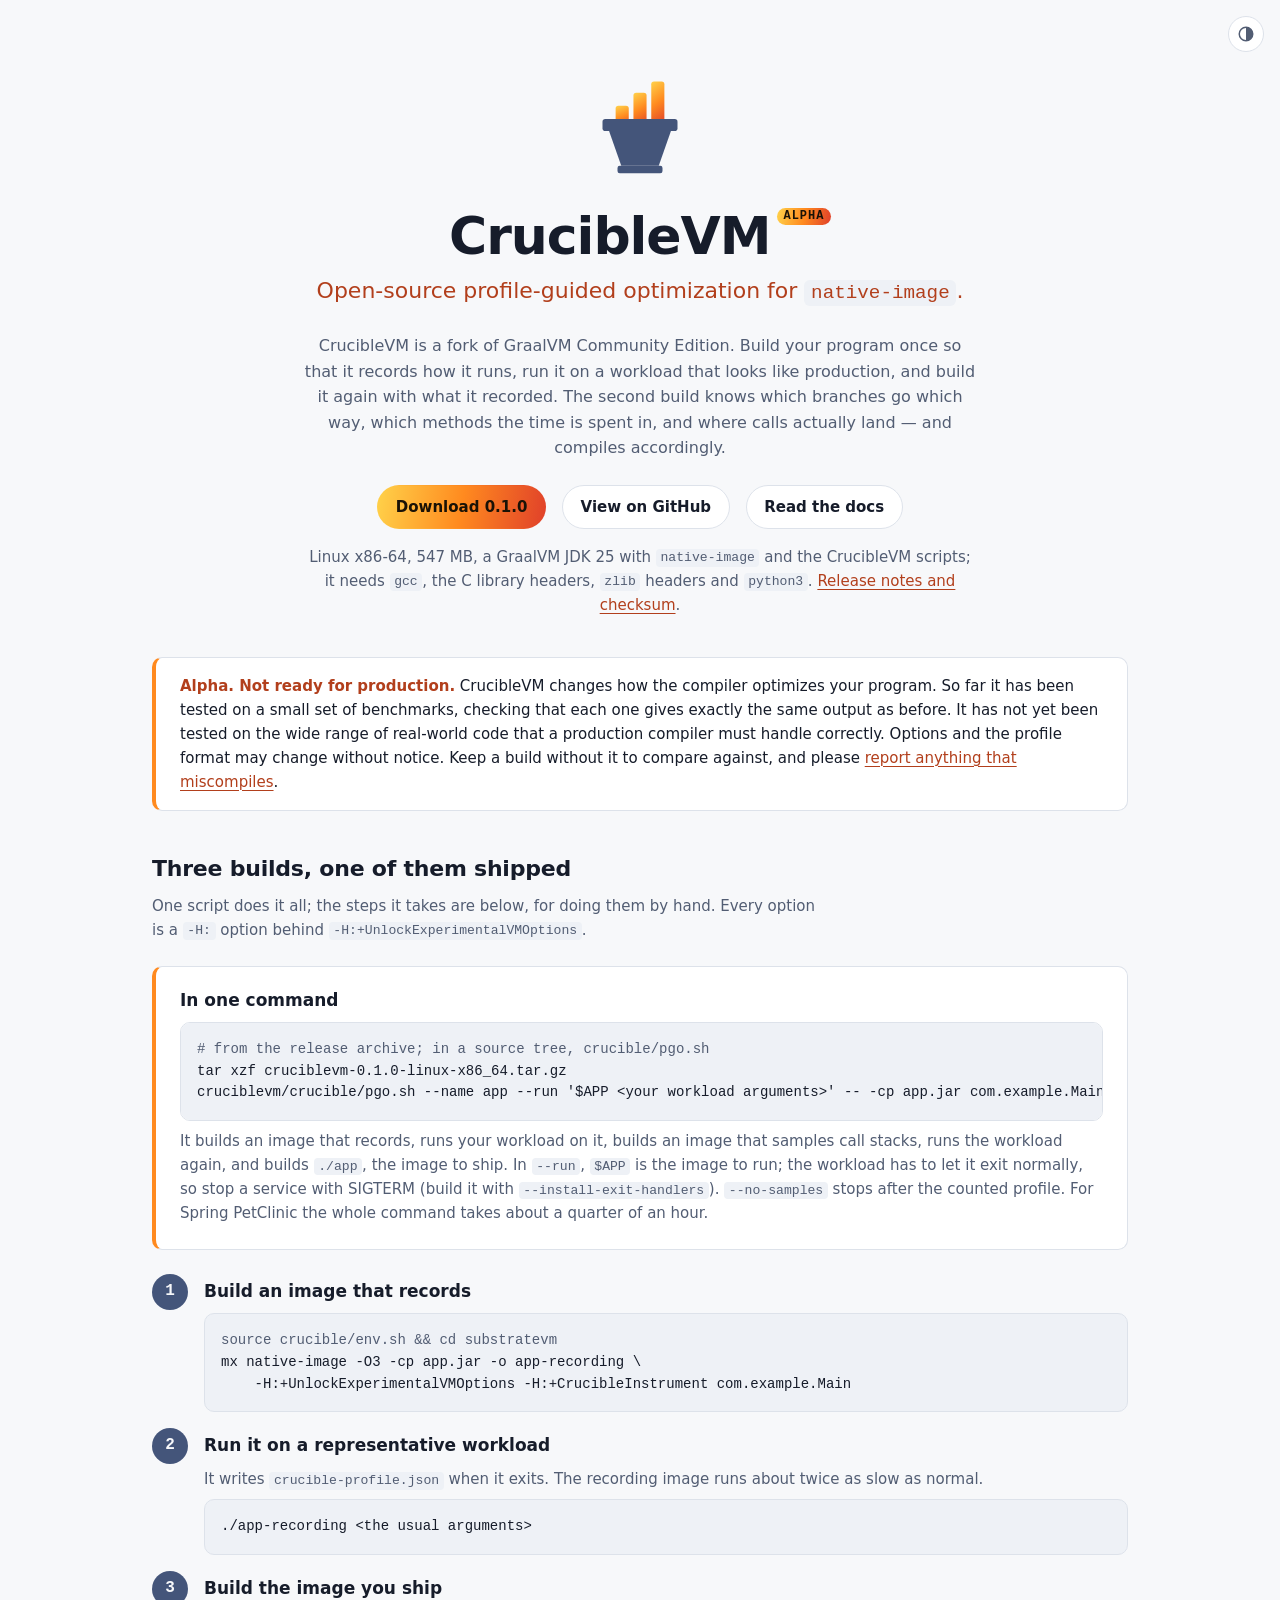
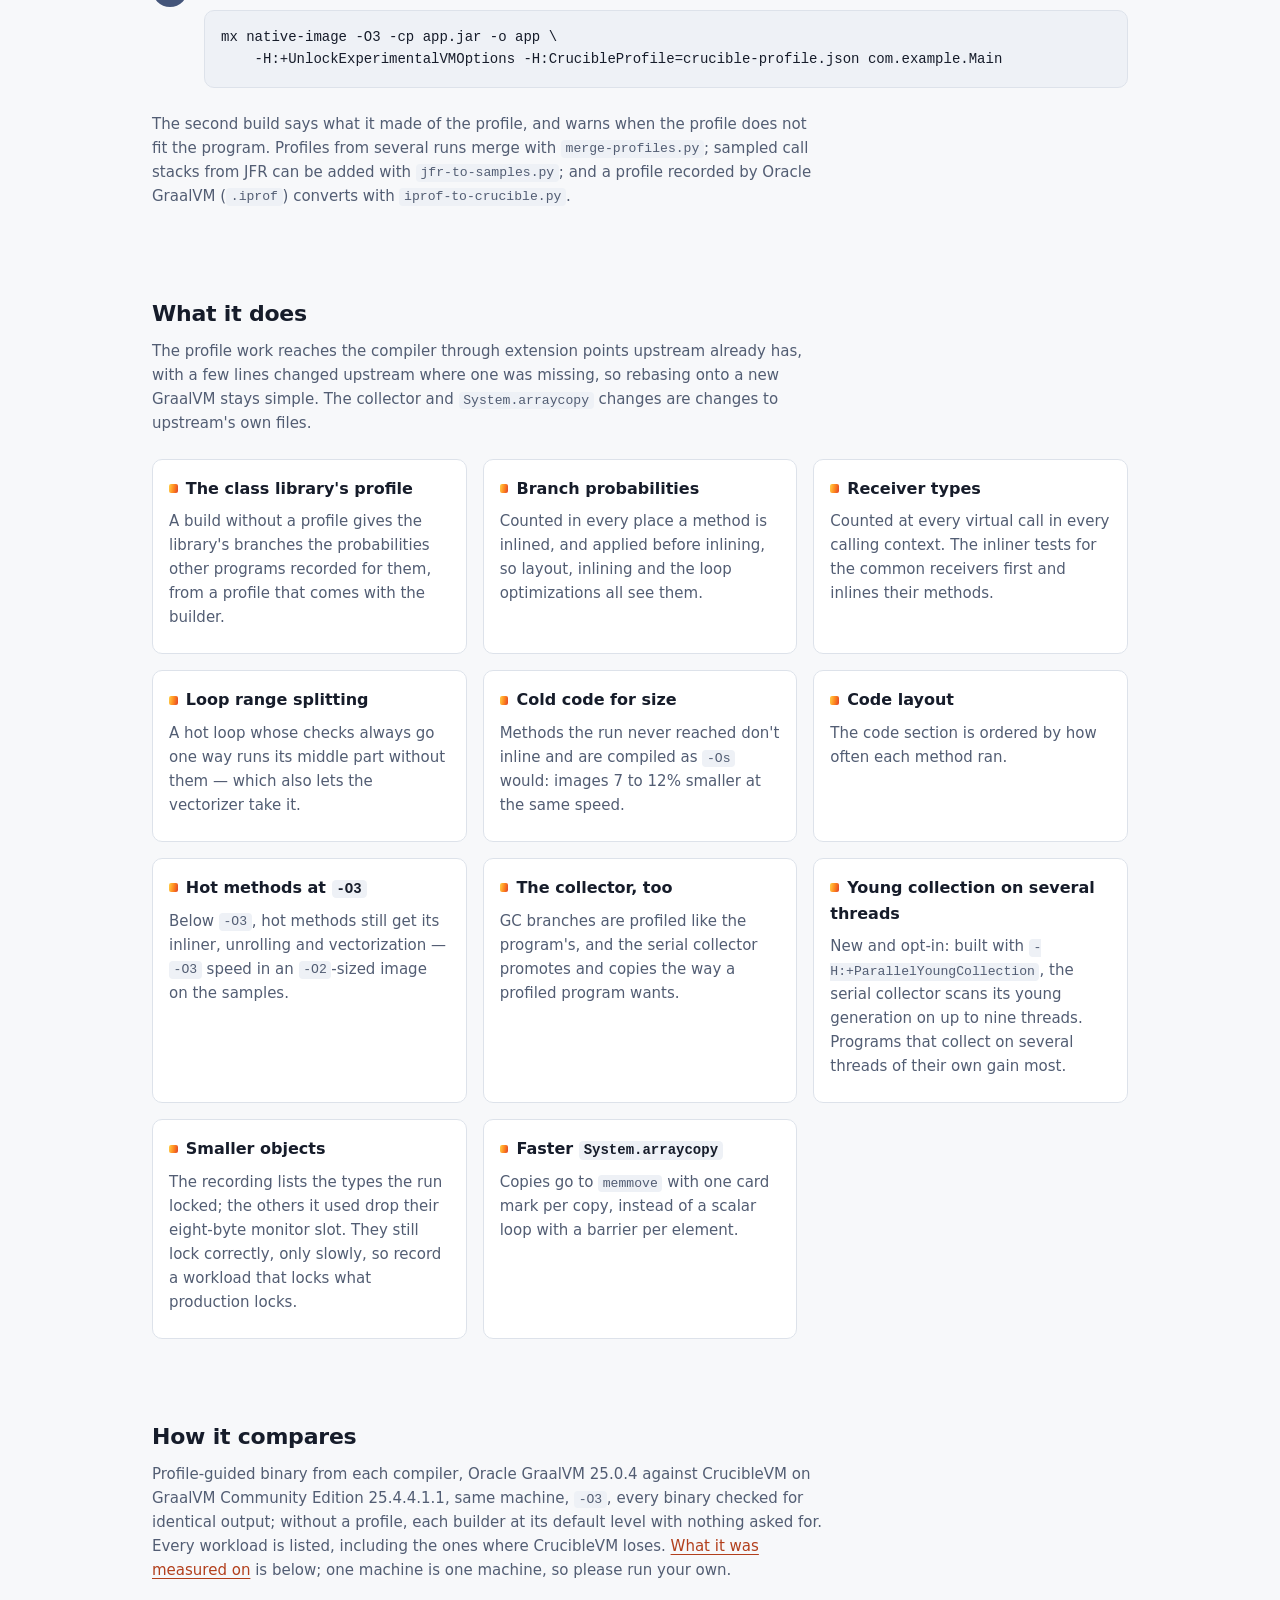
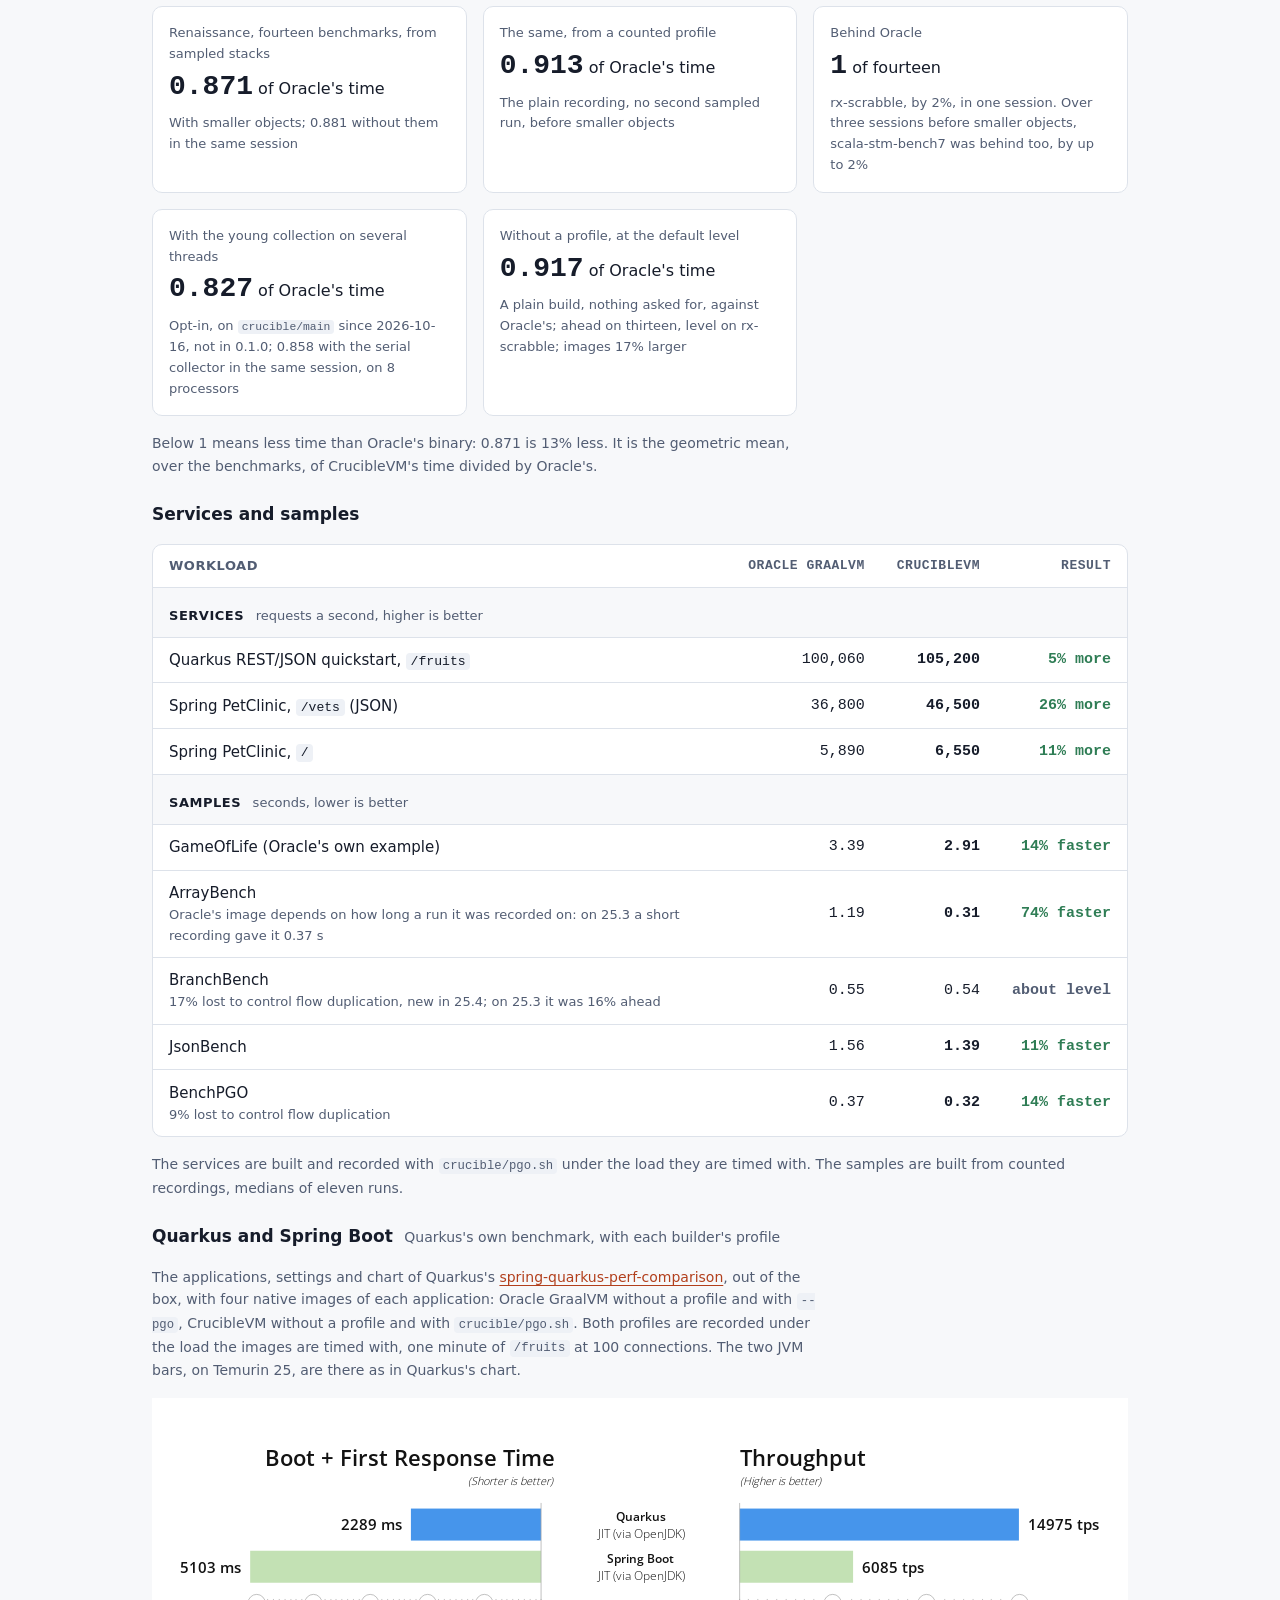
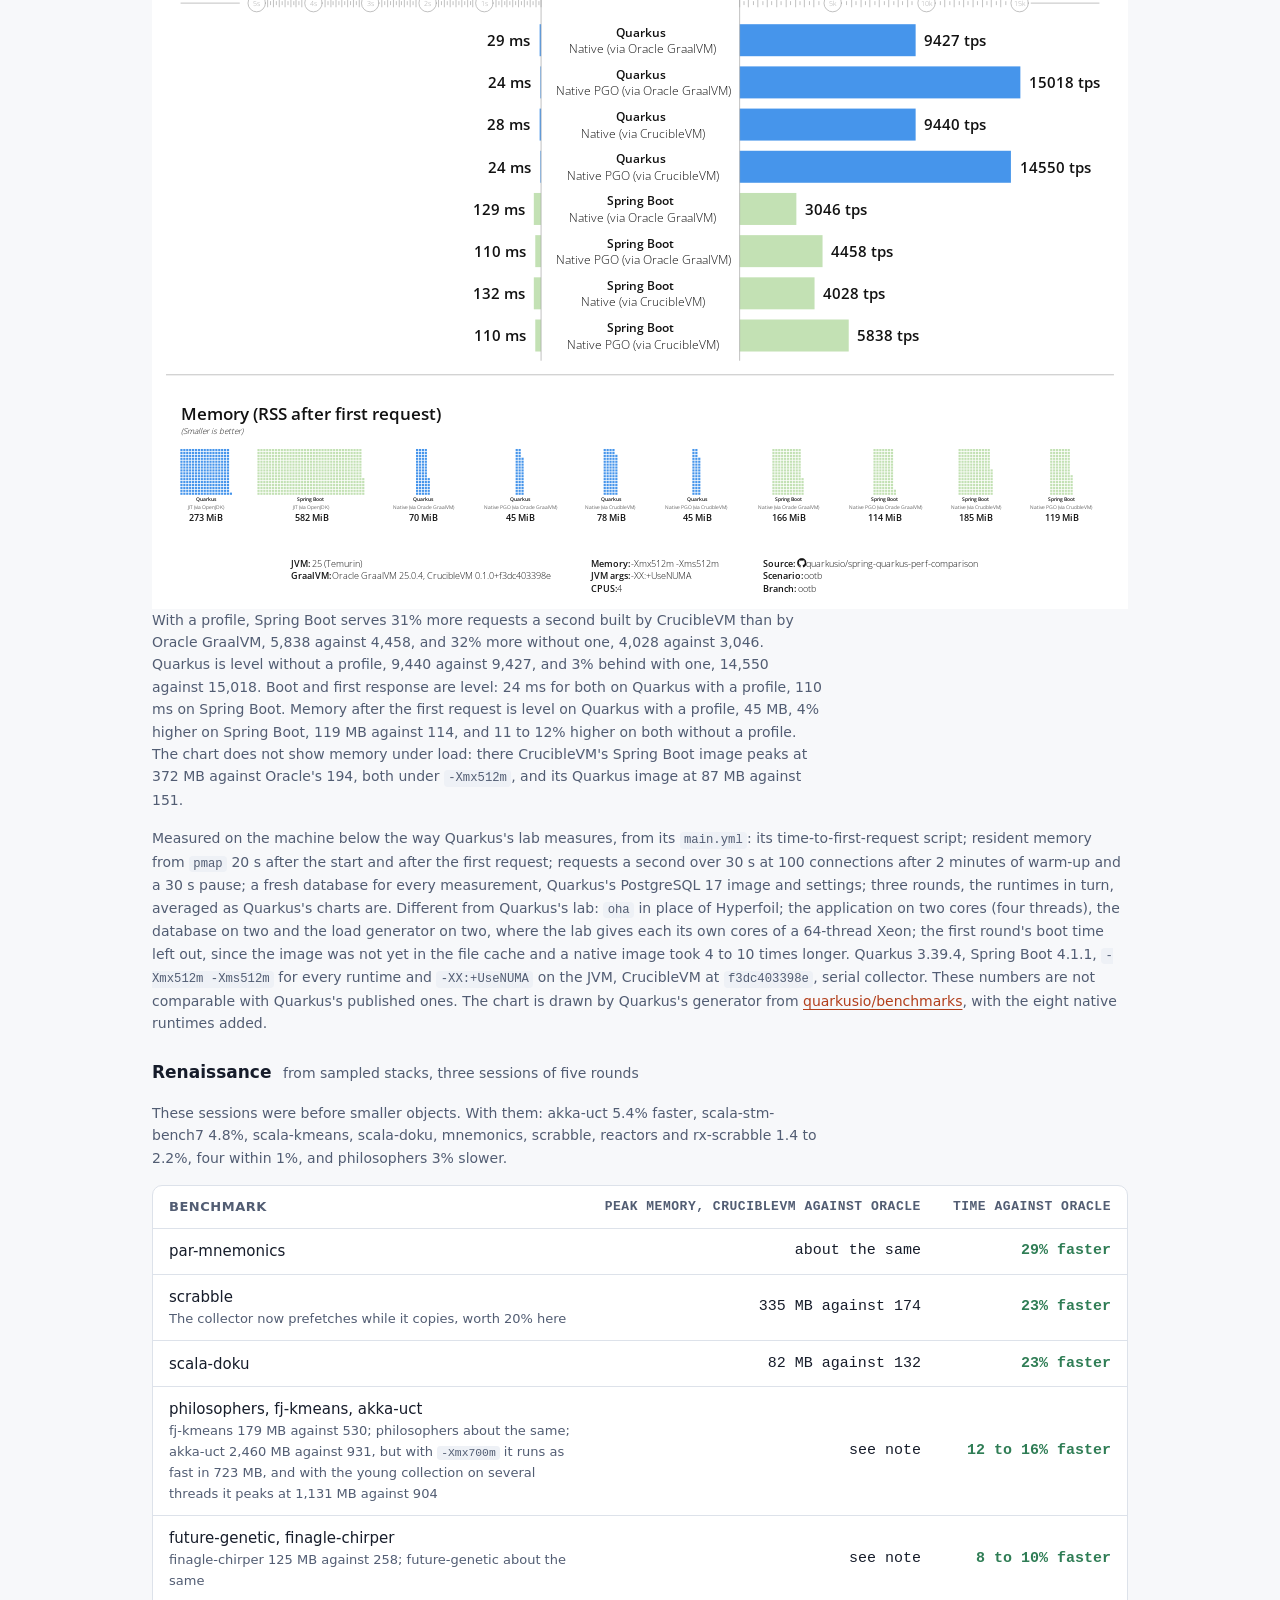
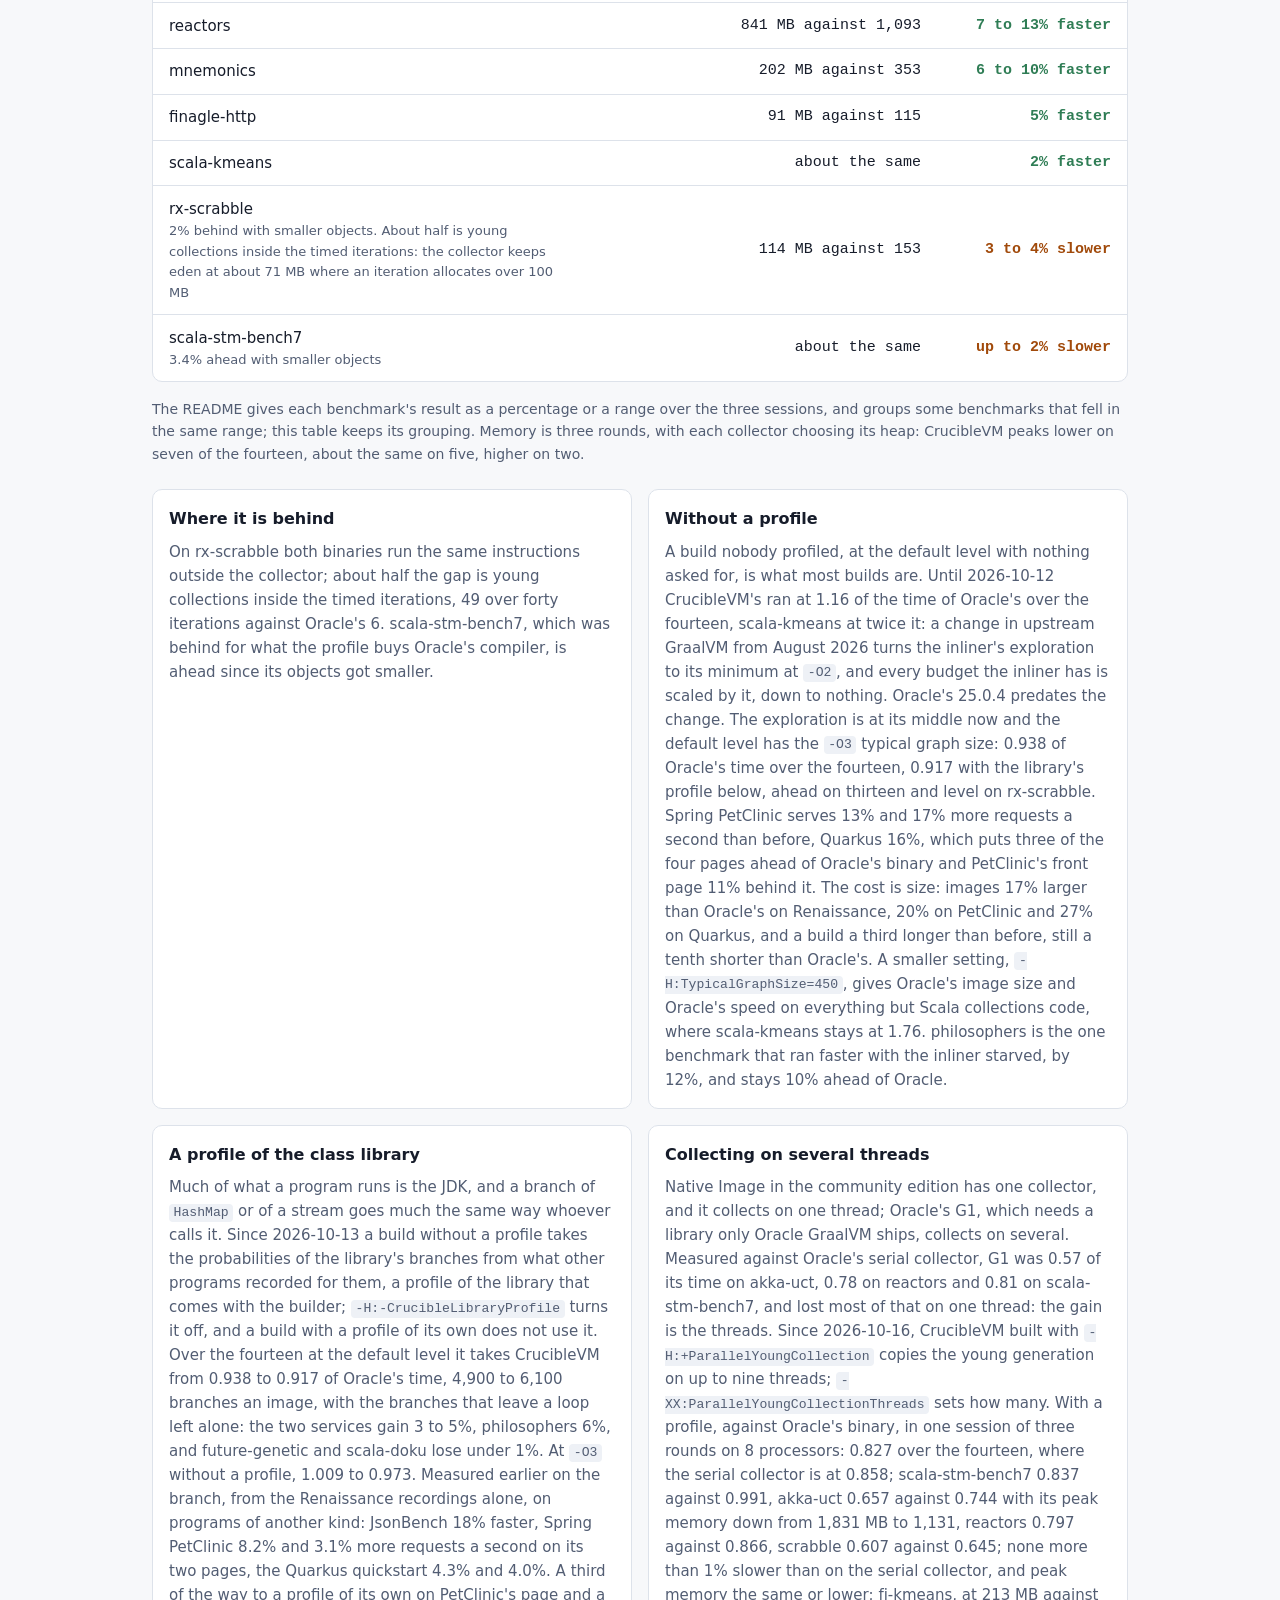
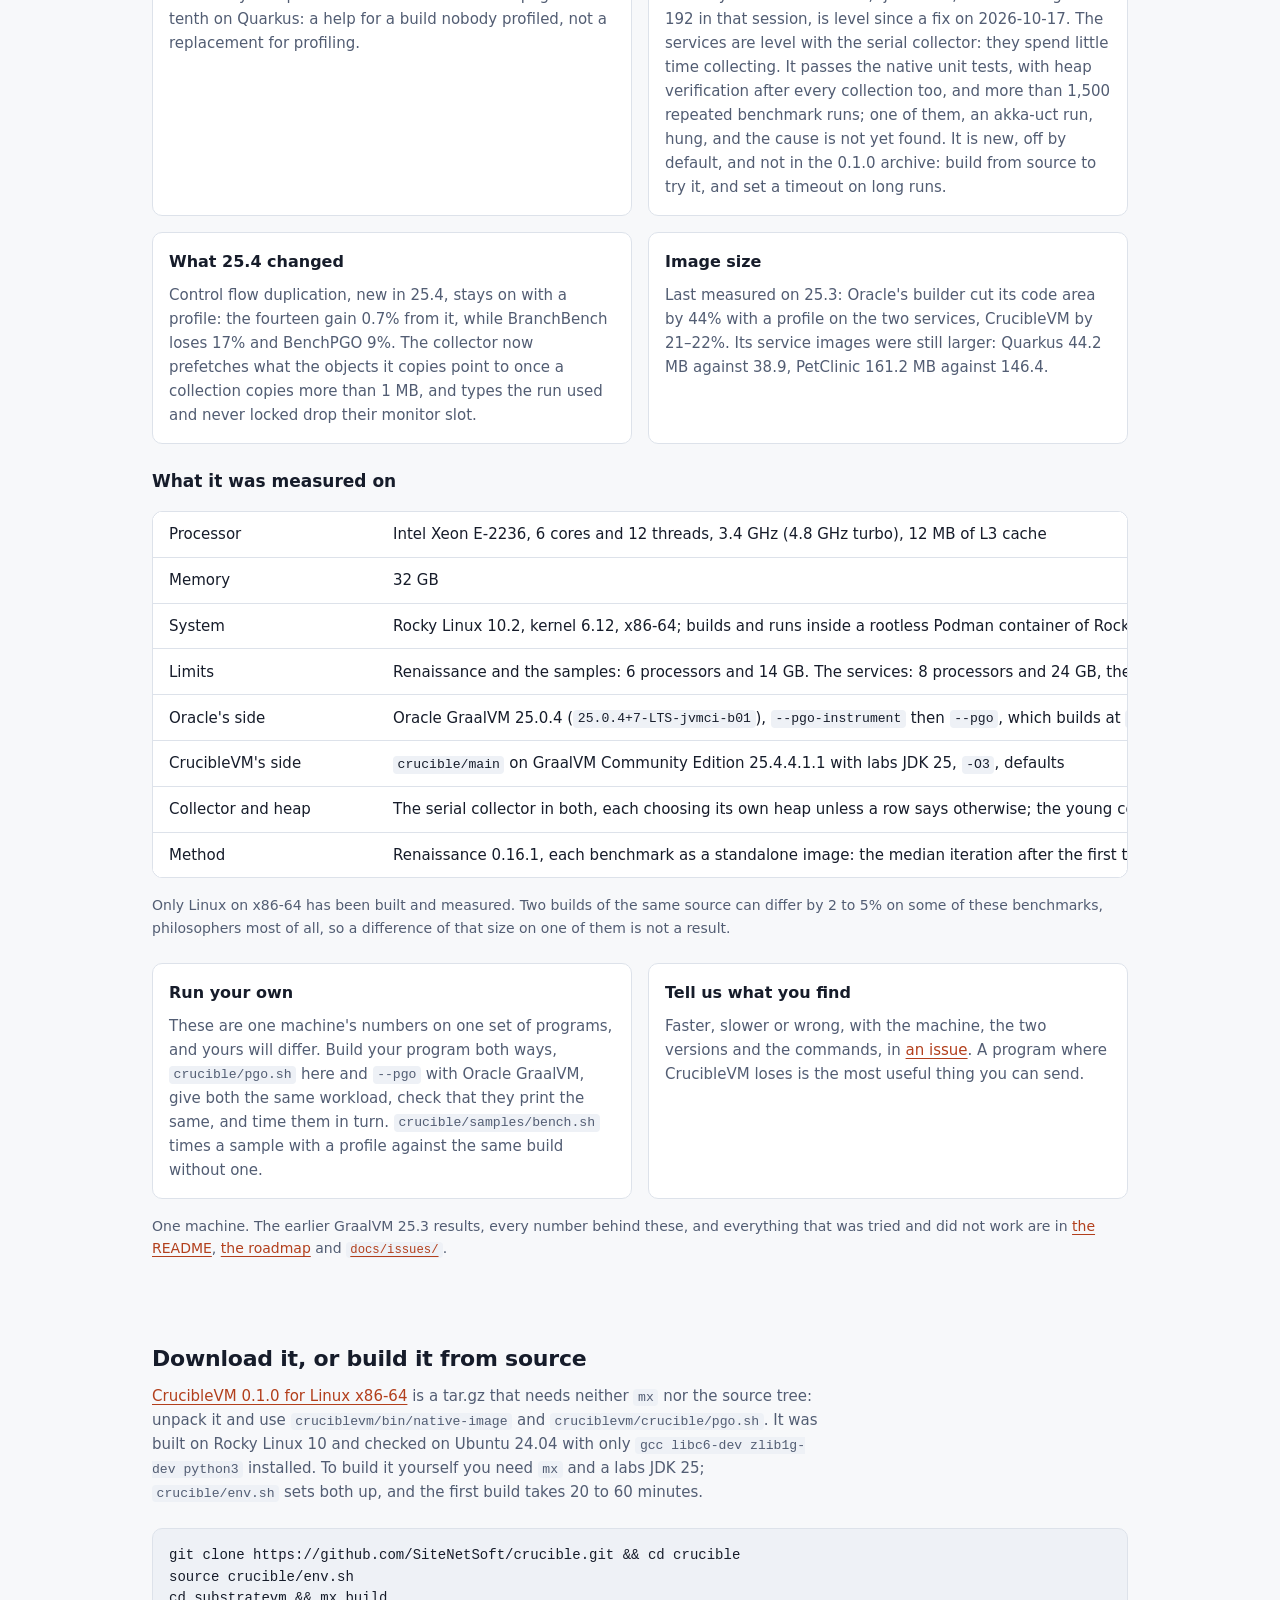
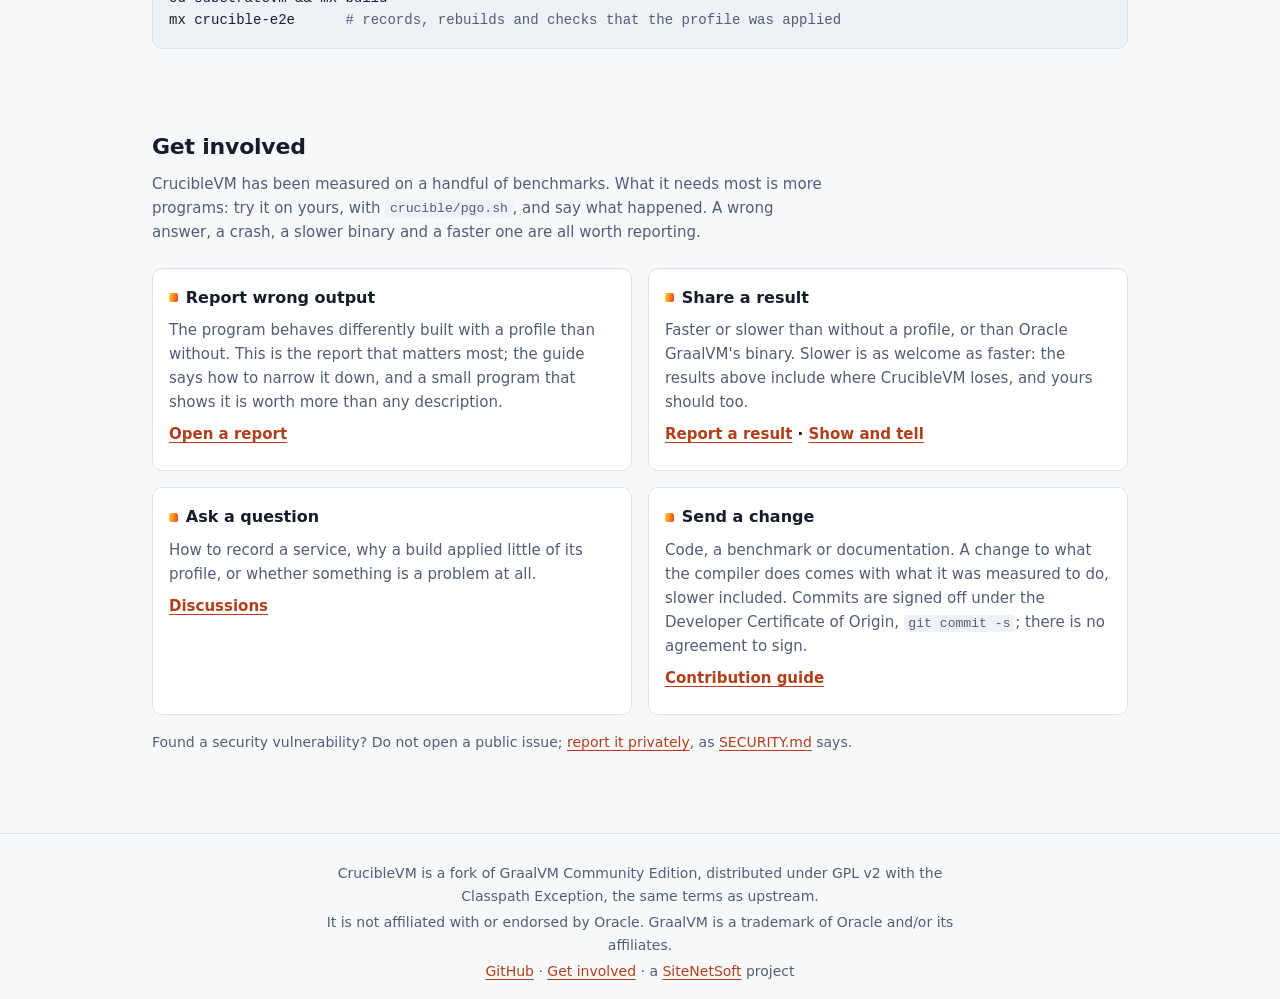
==== index.html @ 353b5564 "Open the full-size chart when it is clicked" ====
<!DOCTYPE html>
<html lang="en">
<head>
	<meta charset="utf-8">
	<meta name="viewport" content="width=device-width, initial-scale=1">
	<title>CrucibleVM — Open-source PGO for GraalVM native-image</title>
	<meta name="description" content="CrucibleVM is a fork of GraalVM Community Edition that adds open-source profile-guided optimization to native-image. Alpha.">
	<link rel="canonical" href="https://cruciblevm.org/">
	<meta property="og:type" content="website">
	<meta property="og:site_name" content="CrucibleVM">
	<meta property="og:title" content="CrucibleVM">
	<meta property="og:description" content="Open-source profile-guided optimization for GraalVM Community Edition native-image.">
	<meta property="og:url" content="https://cruciblevm.org/">
	<meta property="og:image" content="https://cruciblevm.org/assets/og-banner.png">
	<meta property="og:image:width" content="1200">
	<meta property="og:image:height" content="630">
	<meta property="og:image:alt" content="CrucibleVM — open-source profile-guided optimization for native-image.">
	<meta name="twitter:card" content="summary_large_image">
	<meta name="twitter:title" content="CrucibleVM">
	<meta name="twitter:description" content="Open-source profile-guided optimization for GraalVM Community Edition native-image.">
	<meta name="twitter:image" content="https://cruciblevm.org/assets/og-banner.png">
	<meta name="theme-color" content="#f7f8fa" media="(prefers-color-scheme: light)">
	<meta name="theme-color" content="#0f131c" media="(prefers-color-scheme: dark)">
	<link rel="icon" type="image/svg+xml" href="assets/branding/logo-mark.svg">
	<link rel="icon" href="favicon.ico" sizes="32x32">
	<link rel="icon" type="image/png" href="assets/favicon-16x16.png" sizes="16x16">
	<link rel="icon" type="image/png" href="assets/favicon-32x32.png" sizes="32x32">
	<link rel="icon" type="image/png" href="assets/android-chrome-192x192.png" sizes="192x192">
	<link rel="apple-touch-icon" href="assets/apple-touch-icon.png">
	<link rel="mask-icon" href="assets/branding/logo-mark-mono.svg" color="#44557a">
	<link rel="manifest" href="site.webmanifest">
	<script type="application/ld+json">
	{
		"@context": "https://schema.org",
		"@type": "SoftwareSourceCode",
		"name": "CrucibleVM",
		"description": "Open-source profile-guided optimization for GraalVM Community Edition native-image.",
		"url": "https://cruciblevm.org/",
		"codeRepository": "https://github.com/SiteNetSoft/crucible",
		"license": "https://openjdk.org/legal/gplv2+ce.html",
		"programmingLanguage": "Java"
	}
	</script>
	<link rel="stylesheet" href="assets/css/main.css">
	<script>
		(function () {
			try {
				var s = localStorage.getItem("cruciblevm-color-scheme");
				if (s === "light" || s === "dark") document.documentElement.dataset.theme = s;
			} catch (e) {}
		})();
	</script>
	<script src="assets/js/theme.js" defer></script>
</head>
<body>
	<button class="theme-toggle" id="theme-toggle" type="button" hidden>
		<svg class="icon-system" viewBox="0 0 24 24" width="18" height="18" aria-hidden="true" focusable="false" fill="none" stroke="currentColor" stroke-width="2"><circle cx="12" cy="12" r="9"/><path d="M 12 3 a 9 9 0 0 1 0 18 Z" fill="currentColor" stroke="none"/></svg>
		<svg class="icon-light" viewBox="0 0 24 24" width="18" height="18" aria-hidden="true" focusable="false" fill="none" stroke="currentColor" stroke-width="2" stroke-linecap="round"><circle cx="12" cy="12" r="5"/><path d="M12 1v2M12 21v2M4.22 4.22l1.42 1.42M18.36 18.36l1.42 1.42M1 12h2M21 12h2M4.22 19.78l1.42-1.42M18.36 5.64l1.42-1.42"/></svg>
		<svg class="icon-dark" viewBox="0 0 24 24" width="18" height="18" aria-hidden="true" focusable="false" fill="none" stroke="currentColor" stroke-width="2" stroke-linejoin="round"><path d="M21 12.79A9 9 0 1 1 11.21 3 7 7 0 0 0 21 12.79z"/></svg>
	</button>
	<header class="hero">
		<img class="hero-logo" src="assets/branding/logo-mark.svg" alt="" width="120" height="120">
		<h1 class="hero-title">CrucibleVM <span class="alpha-tag">alpha</span></h1>
		<p class="hero-tagline">Open-source profile-guided optimization for <code>native-image</code>.</p>
		<p class="hero-intro">CrucibleVM is a fork of GraalVM Community Edition. Build your program once so that it records how it runs, run it on a workload that looks like production, and build it again with what it recorded. The second build knows which branches go which way, which methods the time is spent in, and where calls actually land — and compiles accordingly.</p>
		<p class="hero-links">
			<a class="button button--primary" href="https://github.com/SiteNetSoft/crucible/releases/tag/v0.1.0">Download 0.1.0</a>
			<a class="button" href="https://github.com/SiteNetSoft/crucible">View on GitHub</a>
			<a class="button" href="https://github.com/SiteNetSoft/crucible/blob/crucible/main/crucible/README.md">Read the docs</a>
		</p>
		<p class="hero-note">Linux x86-64, 547 MB, a GraalVM JDK 25 with <code>native-image</code> and the CrucibleVM scripts; it needs <code>gcc</code>, the C library headers, <code>zlib</code> headers and <code>python3</code>. <a href="https://github.com/SiteNetSoft/crucible/releases/tag/v0.1.0">Release notes and checksum</a>.
		</p>
	</header>
	<aside class="notice" aria-label="Alpha notice">
		<div>
			<p><strong>Alpha. Not ready for production.</strong> CrucibleVM changes how the compiler optimizes your program. So far it has been tested on a small set of benchmarks, checking that each one gives exactly the same output as before. It has not yet been tested on the wide range of real-world code that a production compiler must handle correctly. Options and the profile format may change without notice. Keep a build without it to compare against, and please <a href="https://github.com/SiteNetSoft/crucible/issues">report anything that miscompiles</a>.</p>
		</div>
	</aside>
	<main>
		<section class="section" aria-labelledby="usage-title">
			<h2 class="section-title" id="usage-title">Three builds, one of them shipped</h2>
			<p class="section-note">One script does it all; the steps it takes are below, for doing them by hand. Every option is a <code>-H:</code> option behind <code>-H:+UnlockExperimentalVMOptions</code>.</p>
			<div class="quick-start">
				<h3>In one command</h3>
				<pre><code><span class="c"># from the release archive; in a source tree, crucible/pgo.sh</span>
tar xzf cruciblevm-0.1.0-linux-x86_64.tar.gz
cruciblevm/crucible/pgo.sh --name app --run '$APP &lt;your workload arguments&gt;' -- -cp app.jar com.example.Main</code></pre>
				<p>It builds an image that records, runs your workload on it, builds an image that samples call stacks, runs the workload again, and builds <code>./app</code>, the image to ship. In <code>--run</code>, <code>$APP</code> is the image to run; the workload has to let it exit normally, so stop a service with SIGTERM (build it with <code>--install-exit-handlers</code>). <code>--no-samples</code> stops after the counted profile. For Spring PetClinic the whole command takes about a quarter of an hour.</p>
			</div>
			<ol class="steps">
				<li class="step">
					<div>
						<h3>Build an image that records</h3>
						<pre><code><span class="c">source crucible/env.sh &amp;&amp; cd substratevm</span>
mx native-image -O3 -cp app.jar -o app-recording \
    -H:+UnlockExperimentalVMOptions -H:+CrucibleInstrument com.example.Main</code></pre>
					</div>
				</li>
				<li class="step">
					<div>
						<h3>Run it on a representative workload</h3>
						<p>It writes <code>crucible-profile.json</code> when it exits. The recording image runs about twice as slow as normal.</p>
						<pre><code>./app-recording &lt;the usual arguments&gt;</code></pre>
					</div>
				</li>
				<li class="step">
					<div>
						<h3>Build the image you ship</h3>
						<pre><code>mx native-image -O3 -cp app.jar -o app \
    -H:+UnlockExperimentalVMOptions -H:CrucibleProfile=crucible-profile.json com.example.Main</code></pre>
					</div>
				</li>
			</ol>
			<div class="after">
				<p>The second build says what it made of the profile, and warns when the profile does not fit the program. Profiles from several runs merge with <code>merge-profiles.py</code>; sampled call stacks from JFR can be added with <code>jfr-to-samples.py</code>; and a profile recorded by Oracle GraalVM (<code>.iprof</code>) converts with <code>iprof-to-crucible.py</code>.</p>
			</div>
		</section>

		<section class="section" aria-labelledby="features-title">
			<h2 class="section-title" id="features-title">What it does</h2>
			<p class="section-note">The profile work reaches the compiler through extension points upstream already has, with a few lines changed upstream where one was missing, so rebasing onto a new GraalVM stays simple. The collector and <code>System.arraycopy</code> changes are changes to upstream's own files.</p>
			<ul class="card-grid">
				<li class="card">
					<h3 class="card-name">The class library's profile</h3>
					<p class="card-desc">A build without a profile gives the library's branches the probabilities other programs recorded for them, from a profile that comes with the builder.</p>
				</li>
				<li class="card">
					<h3 class="card-name">Branch probabilities</h3>
					<p class="card-desc">Counted in every place a method is inlined, and applied before inlining, so layout, inlining and the loop optimizations all see them.</p>
				</li>
				<li class="card">
					<h3 class="card-name">Receiver types</h3>
					<p class="card-desc">Counted at every virtual call in every calling context. The inliner tests for the common receivers first and inlines their methods.</p>
				</li>
				<li class="card">
					<h3 class="card-name">Loop range splitting</h3>
					<p class="card-desc">A hot loop whose checks always go one way runs its middle part without them — which also lets the vectorizer take it.</p>
				</li>
				<li class="card">
					<h3 class="card-name">Cold code for size</h3>
					<p class="card-desc">Methods the run never reached don't inline and are compiled as <code>-Os</code> would: images 7 to 12% smaller at the same speed.</p>
				</li>
				<li class="card">
					<h3 class="card-name">Code layout</h3>
					<p class="card-desc">The code section is ordered by how often each method ran.</p>
				</li>
				<li class="card">
					<h3 class="card-name">Hot methods at <code>-O3</code></h3>
					<p class="card-desc">Below <code>-O3</code>, hot methods still get its inliner, unrolling and vectorization — <code>-O3</code> speed in an <code>-O2</code>-sized image on the samples.</p>
				</li>
				<li class="card">
					<h3 class="card-name">The collector, too</h3>
					<p class="card-desc">GC branches are profiled like the program's, and the serial collector promotes and copies the way a profiled program wants.</p>
				</li>
				<li class="card">
					<h3 class="card-name">Young collection on several threads</h3>
					<p class="card-desc">New and opt-in: built with <code>-H:+ParallelYoungCollection</code>, the serial collector scans its young generation on up to nine threads. Programs that collect on several threads of their own gain most.</p>
				</li>
				<li class="card">
					<h3 class="card-name">Smaller objects</h3>
					<p class="card-desc">The recording lists the types the run locked; the others it used drop their eight-byte monitor slot. They still lock correctly, only slowly, so record a workload that locks what production locks.</p>
				</li>
				<li class="card">
					<h3 class="card-name">Faster <code>System.arraycopy</code></h3>
					<p class="card-desc">Copies go to <code>memmove</code> with one card mark per copy, instead of a scalar loop with a barrier per element.</p>
				</li>
			</ul>
		</section>

		<section class="section" aria-labelledby="compare-title">
			<h2 class="section-title" id="compare-title">How it compares</h2>
			<p class="section-note">Profile-guided binary from each compiler, Oracle GraalVM 25.0.4 against CrucibleVM on GraalVM Community Edition 25.4.4.1.1, same machine, <code>-O3</code>, every binary checked for identical output; without a profile, each builder at its default level with nothing asked for. Every workload is listed, including the ones where CrucibleVM loses. <a href="#tested-title">What it was measured on</a> is below; one machine is one machine, so please run your own.</p>

			<dl class="stats">
				<div>
					<dt>Renaissance, fourteen benchmarks, from sampled stacks</dt>
					<dd><strong>0.871</strong> of Oracle's time</dd>
					<dd class="stat-note">With smaller objects; 0.881 without them in the same session</dd>
				</div>
				<div>
					<dt>The same, from a counted profile</dt>
					<dd><strong>0.913</strong> of Oracle's time</dd>
					<dd class="stat-note">The plain recording, no second sampled run, before smaller objects</dd>
				</div>
				<div>
					<dt>Behind Oracle</dt>
					<dd><strong>1</strong> of fourteen</dd>
					<dd class="stat-note">rx-scrabble, by 2%, in one session. Over three sessions before smaller objects, scala-stm-bench7 was behind too, by up to 2%</dd>
				</div>
				<div>
					<dt>With the young collection on several threads</dt>
					<dd><strong>0.827</strong> of Oracle's time</dd>
					<dd class="stat-note">Opt-in, on <code>crucible/main</code> since 2026-10-16, not in 0.1.0; 0.858 with the serial collector in the same session, on 8 processors</dd>
				</div>
				<div>
					<dt>Without a profile, at the default level</dt>
					<dd><strong>0.917</strong> of Oracle's time</dd>
					<dd class="stat-note">A plain build, nothing asked for, against Oracle's; ahead on thirteen, level on rx-scrabble; images 17% larger</dd>
				</div>
			</dl>
			<p class="how-to-read">Below 1 means less time than Oracle's binary: 0.871 is 13% less. It is the geometric mean, over the benchmarks, of CrucibleVM's time divided by Oracle's.</p>

			<h3 class="sub-title">Services and samples</h3>
			<div class="table-wrap">
				<table>
					<thead>
						<tr>
							<th scope="col">Workload</th>
							<th scope="col" class="num">Oracle GraalVM</th>
							<th scope="col" class="num">CrucibleVM</th>
							<th scope="col" class="num">Result</th>
						</tr>
					</thead>
					<tbody>
						<tr class="group"><th scope="rowgroup" colspan="4">Services <span>requests a second, higher is better</span></th></tr>
						<tr data-result="ahead"><td>Quarkus REST/JSON quickstart, <code>/fruits</code></td><td class="num">100,060</td><td class="num win">105,200</td><td class="num result">5% more</td></tr>
						<tr data-result="ahead"><td>Spring PetClinic, <code>/vets</code> (JSON)</td><td class="num">36,800</td><td class="num win">46,500</td><td class="num result">26% more</td></tr>
						<tr data-result="ahead"><td>Spring PetClinic, <code>/</code></td><td class="num">5,890</td><td class="num win">6,550</td><td class="num result">11% more</td></tr>
						<tr class="group"><th scope="rowgroup" colspan="4">Samples <span>seconds, lower is better</span></th></tr>
						<tr data-result="ahead"><td>GameOfLife (Oracle's own example)</td><td class="num">3.39</td><td class="num win">2.91</td><td class="num result">14% faster</td></tr>
						<tr data-result="ahead"><td>ArrayBench<span class="row-note">Oracle's image depends on how long a run it was recorded on: on 25.3 a short recording gave it 0.37 s</span></td><td class="num">1.19</td><td class="num win">0.31</td><td class="num result">74% faster</td></tr>
						<tr data-result="level"><td>BranchBench<span class="row-note">17% lost to control flow duplication, new in 25.4; on 25.3 it was 16% ahead</span></td><td class="num">0.55</td><td class="num">0.54</td><td class="num result">about level</td></tr>
						<tr data-result="ahead"><td>JsonBench</td><td class="num">1.56</td><td class="num win">1.39</td><td class="num result">11% faster</td></tr>
						<tr data-result="ahead"><td>BenchPGO<span class="row-note">9% lost to control flow duplication</span></td><td class="num">0.37</td><td class="num win">0.32</td><td class="num result">14% faster</td></tr>
					</tbody>
				</table>
			</div>
			<p class="fine-print">The services are built and recorded with <code>crucible/pgo.sh</code> under the load they are timed with. The samples are built from counted recordings, medians of eleven runs.</p>

			<h3 class="sub-title" id="quarkus-spring-title">Quarkus and Spring Boot <span>Quarkus's own benchmark, with each builder's profile</span></h3>
			<p class="how-to-read">The applications, settings and chart of Quarkus's <a href="https://github.com/quarkusio/spring-quarkus-perf-comparison">spring-quarkus-perf-comparison</a>, out of the box, with four native images of each application: Oracle GraalVM without a profile and with <code>--pgo</code>, CrucibleVM without a profile and with <code>crucible/pgo.sh</code>. Both profiles are recorded under the load the images are timed with, one minute of <code>/fruits</code> at 100 connections. The two JVM bars, on Temurin 25, are there as in Quarkus's chart.</p>
			<figure class="chart-figure">
				<a class="chart-light" href="assets/charts/quarkus-spring-light.svg" title="Open the full-size chart"><img src="assets/charts/quarkus-spring-light.svg" alt="Boot and first response time, throughput and memory after the first request for Quarkus and Spring Boot, on the JVM and as native images from Oracle GraalVM and CrucibleVM with and without a profile" width="1342" height="1115" loading="lazy"></a>
				<a class="chart-dark" href="assets/charts/quarkus-spring-dark.svg" title="Open the full-size chart"><img src="assets/charts/quarkus-spring-dark.svg" alt="" width="1342" height="1115" loading="lazy"></a>
			</figure>
			<p class="how-to-read">With a profile, Spring Boot serves 31% more requests a second built by CrucibleVM than by Oracle GraalVM, 5,838 against 4,458, and 32% more without one, 4,028 against 3,046. Quarkus is level without a profile, 9,440 against 9,427, and 3% behind with one, 14,550 against 15,018. Boot and first response are level: 24 ms for both on Quarkus with a profile, 110 ms on Spring Boot. Memory after the first request is level on Quarkus with a profile, 45 MB, 4% higher on Spring Boot, 119 MB against 114, and 11 to 12% higher on both without a profile. The chart does not show memory under load: there CrucibleVM's Spring Boot image peaks at 372 MB against Oracle's 194, both under <code>-Xmx512m</code>, and its Quarkus image at 87 MB against 151.</p>
			<p class="fine-print">Measured on the machine below the way Quarkus's lab measures, from its <code>main.yml</code>: its time-to-first-request script; resident memory from <code>pmap</code> 20 s after the start and after the first request; requests a second over 30 s at 100 connections after 2 minutes of warm-up and a 30 s pause; a fresh database for every measurement, Quarkus's PostgreSQL 17 image and settings; three rounds, the runtimes in turn, averaged as Quarkus's charts are. Different from Quarkus's lab: <code>oha</code> in place of Hyperfoil; the application on two cores (four threads), the database on two and the load generator on two, where the lab gives each its own cores of a 64-thread Xeon; the first round's boot time left out, since the image was not yet in the file cache and a native image took 4 to 10 times longer. Quarkus 3.39.4, Spring Boot 4.1.1, <code>-Xmx512m -Xms512m</code> for every runtime and <code>-XX:+UseNUMA</code> on the JVM, CrucibleVM at <code>f3dc403398e</code>, serial collector. These numbers are not comparable with Quarkus's published ones. The chart is drawn by Quarkus's generator from <a href="https://github.com/quarkusio/benchmarks">quarkusio/benchmarks</a>, with the eight native runtimes added.</p>

			<h3 class="sub-title">Renaissance <span>from sampled stacks, three sessions of five rounds</span></h3>
			<p class="how-to-read">These sessions were before smaller objects. With them: akka-uct 5.4% faster, scala-stm-bench7 4.8%, scala-kmeans, scala-doku, mnemonics, scrabble, reactors and rx-scrabble 1.4 to 2.2%, four within 1%, and philosophers 3% slower.</p>
			<div class="table-wrap">
				<table>
					<thead>
						<tr>
							<th scope="col">Benchmark</th>
							<th scope="col" class="num">Peak memory, CrucibleVM against Oracle</th>
							<th scope="col" class="num">Time against Oracle</th>
						</tr>
					</thead>
					<tbody>
						<tr data-result="ahead"><td>par-mnemonics</td><td class="num">about the same</td><td class="num result">29% faster</td></tr>
						<tr data-result="ahead"><td>scrabble<span class="row-note">The collector now prefetches while it copies, worth 20% here</span></td><td class="num">335 MB against 174</td><td class="num result">23% faster</td></tr>
						<tr data-result="ahead"><td>scala-doku</td><td class="num">82 MB against 132</td><td class="num result">23% faster</td></tr>
						<tr data-result="ahead"><td>philosophers, fj-kmeans, akka-uct<span class="row-note">fj-kmeans 179 MB against 530; philosophers about the same; akka-uct 2,460 MB against 931, but with <code>-Xmx700m</code> it runs as fast in 723 MB, and with the young collection on several threads it peaks at 1,131 MB against 904</span></td><td class="num">see note</td><td class="num result">12 to 16% faster</td></tr>
						<tr data-result="ahead"><td>future-genetic, finagle-chirper<span class="row-note">finagle-chirper 125 MB against 258; future-genetic about the same</span></td><td class="num">see note</td><td class="num result">8 to 10% faster</td></tr>
						<tr data-result="ahead"><td>reactors</td><td class="num">841 MB against 1,093</td><td class="num result">7 to 13% faster</td></tr>
						<tr data-result="ahead"><td>mnemonics</td><td class="num">202 MB against 353</td><td class="num result">6 to 10% faster</td></tr>
						<tr data-result="ahead"><td>finagle-http</td><td class="num">91 MB against 115</td><td class="num result">5% faster</td></tr>
						<tr data-result="ahead"><td>scala-kmeans</td><td class="num">about the same</td><td class="num result">2% faster</td></tr>
						<tr data-result="behind"><td>rx-scrabble<span class="row-note">2% behind with smaller objects. About half is young collections inside the timed iterations: the collector keeps eden at about 71 MB where an iteration allocates over 100 MB</span></td><td class="num">114 MB against 153</td><td class="num result">3 to 4% slower</td></tr>
						<tr data-result="behind"><td>scala-stm-bench7<span class="row-note">3.4% ahead with smaller objects</span></td><td class="num">about the same</td><td class="num result">up to 2% slower</td></tr>
					</tbody>
				</table>
			</div>
			<p class="fine-print">The README gives each benchmark's result as a percentage or a range over the three sessions, and groups some benchmarks that fell in the same range; this table keeps its grouping. Memory is three rounds, with each collector choosing its heap: CrucibleVM peaks lower on seven of the fourteen, about the same on five, higher on two.</p>

			<div class="caveats">
				<div class="caveat">
					<h3>Where it is behind</h3>
					<p>On rx-scrabble both binaries run the same instructions outside the collector; about half the gap is young collections inside the timed iterations, 49 over forty iterations against Oracle's 6. scala-stm-bench7, which was behind for what the profile buys Oracle's compiler, is ahead since its objects got smaller.</p>
				</div>
				<div class="caveat">
					<h3>Without a profile</h3>
					<p>A build nobody profiled, at the default level with nothing asked for, is what most builds are. Until 2026-10-12 CrucibleVM's ran at 1.16 of the time of Oracle's over the fourteen, scala-kmeans at twice it: a change in upstream GraalVM from August 2026 turns the inliner's exploration to its minimum at <code>-O2</code>, and every budget the inliner has is scaled by it, down to nothing. Oracle's 25.0.4 predates the change. The exploration is at its middle now and the default level has the <code>-O3</code> typical graph size: 0.938 of Oracle's time over the fourteen, 0.917 with the library's profile below, ahead on thirteen and level on rx-scrabble. Spring PetClinic serves 13% and 17% more requests a second than before, Quarkus 16%, which puts three of the four pages ahead of Oracle's binary and PetClinic's front page 11% behind it. The cost is size: images 17% larger than Oracle's on Renaissance, 20% on PetClinic and 27% on Quarkus, and a build a third longer than before, still a tenth shorter than Oracle's. A smaller setting, <code>-H:TypicalGraphSize=450</code>, gives Oracle's image size and Oracle's speed on everything but Scala collections code, where scala-kmeans stays at 1.76. philosophers is the one benchmark that ran faster with the inliner starved, by 12%, and stays 10% ahead of Oracle.</p>
				</div>
				<div class="caveat">
					<h3>A profile of the class library</h3>
					<p>Much of what a program runs is the JDK, and a branch of <code>HashMap</code> or of a stream goes much the same way whoever calls it. Since 2026-10-13 a build without a profile takes the probabilities of the library's branches from what other programs recorded for them, a profile of the library that comes with the builder; <code>-H:-CrucibleLibraryProfile</code> turns it off, and a build with a profile of its own does not use it. Over the fourteen at the default level it takes CrucibleVM from 0.938 to 0.917 of Oracle's time, 4,900 to 6,100 branches an image, with the branches that leave a loop left alone: the two services gain 3 to 5%, philosophers 6%, and future-genetic and scala-doku lose under 1%. At <code>-O3</code> without a profile, 1.009 to 0.973. Measured earlier on the branch, from the Renaissance recordings alone, on programs of another kind: JsonBench 18% faster, Spring PetClinic 8.2% and 3.1% more requests a second on its two pages, the Quarkus quickstart 4.3% and 4.0%. A third of the way to a profile of its own on PetClinic's page and a tenth on Quarkus: a help for a build nobody profiled, not a replacement for profiling.</p>
				</div>
				<div class="caveat">
					<h3>Collecting on several threads</h3>
					<p>Native Image in the community edition has one collector, and it collects on one thread; Oracle's G1, which needs a library only Oracle GraalVM ships, collects on several. Measured against Oracle's serial collector, G1 was 0.57 of its time on akka-uct, 0.78 on reactors and 0.81 on scala-stm-bench7, and lost most of that on one thread: the gain is the threads. Since 2026-10-16, CrucibleVM built with <code>-H:+ParallelYoungCollection</code> copies the young generation on up to nine threads; <code>-XX:ParallelYoungCollectionThreads</code> sets how many. With a profile, against Oracle's binary, in one session of three rounds on 8 processors: 0.827 over the fourteen, where the serial collector is at 0.858; scala-stm-bench7 0.837 against 0.991, akka-uct 0.657 against 0.744 with its peak memory down from 1,831 MB to 1,131, reactors 0.797 against 0.866, scrabble 0.607 against 0.645; none more than 1% slower than on the serial collector, and peak memory the same or lower; fj-kmeans, at 213 MB against 192 in that session, is level since a fix on 2026-10-17. The services are level with the serial collector: they spend little time collecting. It passes the native unit tests, with heap verification after every collection too, and more than 1,500 repeated benchmark runs; one of them, an akka-uct run, hung, and the cause is not yet found. It is new, off by default, and not in the 0.1.0 archive: build from source to try it, and set a timeout on long runs.</p>
				</div>
				<div class="caveat">
					<h3>What 25.4 changed</h3>
					<p>Control flow duplication, new in 25.4, stays on with a profile: the fourteen gain 0.7% from it, while BranchBench loses 17% and BenchPGO 9%. The collector now prefetches what the objects it copies point to once a collection copies more than 1 MB, and types the run used and never locked drop their monitor slot.</p>
				</div>
				<div class="caveat">
					<h3>Image size</h3>
					<p>Last measured on 25.3: Oracle's builder cut its code area by 44% with a profile on the two services, CrucibleVM by 21–22%. Its service images were still larger: Quarkus 44.2 MB against 38.9, PetClinic 161.2 MB against 146.4.</p>
				</div>
			</div>

			<h3 class="sub-title" id="tested-title">What it was measured on</h3>
			<div class="table-wrap">
				<table>
					<tbody>
						<tr><td>Processor</td><td>Intel Xeon E-2236, 6 cores and 12 threads, 3.4 GHz (4.8 GHz turbo), 12 MB of L3 cache</td></tr>
						<tr><td>Memory</td><td>32 GB</td></tr>
						<tr><td>System</td><td>Rocky Linux 10.2, kernel 6.12, x86-64; builds and runs inside a rootless Podman container of Rocky Linux 10</td></tr>
						<tr><td>Limits</td><td>Renaissance and the samples: 6 processors and 14 GB. The services: 8 processors and 24 GB, the service on four processors and the load generator (<code>oha</code>, 16 connections) on four others</td></tr>
						<tr><td>Oracle's side</td><td>Oracle GraalVM 25.0.4 (<code>25.0.4+7-LTS-jvmci-b01</code>), <code>--pgo-instrument</code> then <code>--pgo</code>, which builds at <code>-O3</code></td></tr>
						<tr><td>CrucibleVM's side</td><td><code>crucible/main</code> on GraalVM Community Edition 25.4.4.1.1 with labs JDK 25, <code>-O3</code>, defaults</td></tr>
						<tr><td>Collector and heap</td><td>The serial collector in both, each choosing its own heap unless a row says otherwise; the young collection on several threads where it is named, measured with 8 processors and 24 GB</td></tr>
						<tr><td>Method</td><td>Renaissance 0.16.1, each benchmark as a standalone image: the median iteration after the first third of 10 to 20, five rounds with the binaries taken in turn, and the median of the rounds. Samples: wall time, median of eleven runs in turn. Services: requests a second over 20 s after 10 s of warm-up, median of three rounds</td></tr>
					</tbody>
				</table>
			</div>
			<p class="fine-print">Only Linux on x86-64 has been built and measured. Two builds of the same source can differ by 2 to 5% on some of these benchmarks, philosophers most of all, so a difference of that size on one of them is not a result.</p>

			<div class="caveats">
				<div class="caveat">
					<h3>Run your own</h3>
					<p>These are one machine's numbers on one set of programs, and yours will differ. Build your program both ways, <code>crucible/pgo.sh</code> here and <code>--pgo</code> with Oracle GraalVM, give both the same workload, check that they print the same, and time them in turn. <code>crucible/samples/bench.sh</code> times a sample with a profile against the same build without one.</p>
				</div>
				<div class="caveat">
					<h3>Tell us what you find</h3>
					<p>Faster, slower or wrong, with the machine, the two versions and the commands, in <a href="https://github.com/SiteNetSoft/crucible/issues">an issue</a>. A program where CrucibleVM loses is the most useful thing you can send.</p>
				</div>
			</div>

			<p class="fine-print">One machine. The earlier GraalVM 25.3 results, every number behind these, and everything that was tried and did not work are in <a href="https://github.com/SiteNetSoft/crucible/blob/crucible/main/crucible/README.md#how-it-compares">the README</a>, <a href="https://github.com/SiteNetSoft/crucible/blob/crucible/main/crucible/ROADMAP.md">the roadmap</a> and <a href="https://github.com/SiteNetSoft/crucible/tree/crucible/main/docs/issues"><code>docs/issues/</code></a>.</p>
		</section>

		<section class="section" aria-labelledby="build-title">
			<h2 class="section-title" id="build-title">Download it, or build it from source</h2>
			<p class="section-note"><a href="https://github.com/SiteNetSoft/crucible/releases/download/v0.1.0/cruciblevm-0.1.0-linux-x86_64.tar.gz">CrucibleVM 0.1.0 for Linux x86-64</a> is a tar.gz that needs neither <code>mx</code> nor the source tree: unpack it and use <code>cruciblevm/bin/native-image</code> and <code>cruciblevm/crucible/pgo.sh</code>. It was built on Rocky Linux 10 and checked on Ubuntu 24.04 with only <code>gcc libc6-dev zlib1g-dev python3</code> installed. To build it yourself you need <code>mx</code> and a labs JDK 25; <code>crucible/env.sh</code> sets both up, and the first build takes 20 to 60 minutes.</p>
			<pre><code>git clone https://github.com/SiteNetSoft/crucible.git &amp;&amp; cd crucible
source crucible/env.sh
cd substratevm &amp;&amp; mx build
mx crucible-e2e      <span class="c"># records, rebuilds and checks that the profile was applied</span></code></pre>
		</section>

		<section class="section" aria-labelledby="involved-title">
			<h2 class="section-title" id="involved-title">Get involved</h2>
			<p class="section-note">CrucibleVM has been measured on a handful of benchmarks. What it needs most is more programs: try it on yours, with <code>crucible/pgo.sh</code>, and say what happened. A wrong answer, a crash, a slower binary and a faster one are all worth reporting.</p>
			<ul class="card-grid card-grid--pairs">
				<li class="card">
					<h3 class="card-name">Report wrong output</h3>
					<p class="card-desc">The program behaves differently built with a profile than without. This is the report that matters most; the guide says how to narrow it down, and a small program that shows it is worth more than any description.</p>
					<p class="card-link"><a href="https://github.com/SiteNetSoft/crucible/issues/new?template=1_wrong_output.yml">Open a report</a></p>
				</li>
				<li class="card">
					<h3 class="card-name">Share a result</h3>
					<p class="card-desc">Faster or slower than without a profile, or than Oracle GraalVM's binary. Slower is as welcome as faster: the results above include where CrucibleVM loses, and yours should too.</p>
					<p class="card-link"><a href="https://github.com/SiteNetSoft/crucible/issues/new?template=2_performance.yml">Report a result</a> · <a href="https://github.com/SiteNetSoft/crucible/discussions/categories/show-and-tell">Show and tell</a></p>
				</li>
				<li class="card">
					<h3 class="card-name">Ask a question</h3>
					<p class="card-desc">How to record a service, why a build applied little of its profile, or whether something is a problem at all.</p>
					<p class="card-link"><a href="https://github.com/SiteNetSoft/crucible/discussions/categories/q-a">Discussions</a></p>
				</li>
				<li class="card">
					<h3 class="card-name">Send a change</h3>
					<p class="card-desc">Code, a benchmark or documentation. A change to what the compiler does comes with what it was measured to do, slower included. Commits are signed off under the Developer Certificate of Origin, <code>git commit -s</code>; there is no agreement to sign.</p>
					<p class="card-link"><a href="https://github.com/SiteNetSoft/crucible/blob/crucible/main/CONTRIBUTING.md">Contribution guide</a></p>
				</li>
			</ul>
			<p class="fine-print">Found a security vulnerability? Do not open a public issue; <a href="https://github.com/SiteNetSoft/crucible/security/advisories/new">report it privately</a>, as <a href="https://github.com/SiteNetSoft/crucible/blob/crucible/main/SECURITY.md">SECURITY.md</a> says.</p>
		</section>
	</main>
	<footer class="site-footer">
		<p>CrucibleVM is a fork of GraalVM Community Edition, distributed under GPL v2 with the Classpath Exception, the same terms as upstream.</p>
		<p>It is not affiliated with or endorsed by Oracle. GraalVM is a trademark of Oracle and/or its affiliates.</p>
		<p><a href="https://github.com/SiteNetSoft/crucible">GitHub</a> · <a href="#involved-title">Get involved</a> · a <a href="https://sitenetsoft.org/">SiteNetSoft</a> project</p>
	</footer>
</body>
</html>
---- assets/css/main.css ----
/* cruciblevm.github.io — hand-crafted, no build step.
   Structure and color-scheme handling adapted from sitenetsoft.org.
   Order: tokens → base → layout → components → motion. */

/* ---------- tokens ---------- */
:root {
  color-scheme: light dark;

  /* primitive — crucible/branding/README.md */
  --iron: #44557a;
  --molten-hot: #ffd24a;
  --molten-mid: #ff8a1f;
  --molten-deep: #e0402a;
  --molten: linear-gradient(100deg, var(--molten-hot), var(--molten-mid) 50%, var(--molten-deep));

  /* semantic — light */
  --color-bg: #f7f8fa;
  --color-surface: #ffffff;
  --color-code: #eef1f6;
  --color-text: #161c2a;
  --color-muted: #525d73;
  --color-accent: #b23f1c; /* molten deepened for AA on light bg */
  --color-iron: var(--iron);
  --color-line: #dde2ea;
  --color-win: #2f7d55;
  --color-loss: #a14a0b;

  --font-body: system-ui, -apple-system, "Segoe UI", Roboto, sans-serif;
  --font-mono: ui-monospace, "Cascadia Code", "JetBrains Mono", Menlo, Consolas, monospace;

  --space-2: 0.5rem;
  --space-3: 1rem;
  --space-4: 1.5rem;
  --space-5: 2.5rem;
  --space-6: 4.5rem;

  --radius: 0.625rem;
  --measure: 42rem;
  --page-max: 64rem;
}

/* Dark tokens apply when the OS prefers dark and the user hasn't forced light,
   or when the user forces dark via the toggle (data-theme set by assets/js/theme.js,
   persisted in localStorage "cruciblevm-color-scheme"). */
@media (prefers-color-scheme: dark) {
  :root:not([data-theme="light"]) {
    --color-bg: #0f131c;
    --color-surface: #171d29;
    --color-code: #1d2533;
    --color-text: #e7ebf2;
    --color-muted: #9aa5ba;
    --color-accent: #ff9a3c;
    --color-iron: #8f9fc2;
    --color-line: #263044;
    --color-win: #5cc28d;
    --color-loss: #f0a050;
  }
}

:root[data-theme="dark"] {
  --color-bg: #0f131c;
  --color-surface: #171d29;
  --color-code: #1d2533;
  --color-text: #e7ebf2;
  --color-muted: #9aa5ba;
  --color-accent: #ff9a3c;
  --color-iron: #8f9fc2;
  --color-line: #263044;
  --color-win: #5cc28d;
  --color-loss: #f0a050;
}

:root[data-theme="light"] { color-scheme: light; }
:root[data-theme="dark"] { color-scheme: dark; }

/* ---------- base ---------- */
* { box-sizing: border-box; }

body {
  margin: 0;
  font-family: var(--font-body);
  line-height: 1.6;
  background: var(--color-bg);
  color: var(--color-text);
}

a {
  color: var(--color-accent);
  text-decoration-thickness: 1px;
  text-underline-offset: 0.2em;
}

a:hover { text-decoration-thickness: 2px; }

:focus-visible {
  outline: 2px solid var(--color-accent);
  outline-offset: 3px;
  border-radius: 2px;
}

code {
  font-family: var(--font-mono);
  font-size: 0.875em;
  background: var(--color-code);
  padding: 0.1em 0.35em;
  border-radius: 0.3em;
  overflow-wrap: anywhere;
}

pre {
  margin: 0;
  padding: var(--space-3);
  background: var(--color-code);
  border: 1px solid var(--color-line);
  border-radius: var(--radius);
  overflow-x: auto;
  font-size: 0.875rem;
  line-height: 1.55;
}

pre code {
  padding: 0;
  background: none;
  font-size: inherit;
  overflow-wrap: normal;
}

pre .c { color: var(--color-muted); }

/* ---------- layout ---------- */
.hero,
.section {
  max-width: var(--page-max);
  margin-inline: auto;
  padding-inline: var(--space-4);
}

/* ---------- hero ---------- */
.hero {
  text-align: center;
  padding-block: var(--space-6) var(--space-5);
}

.hero-logo {
  display: block;
  width: 7.5rem;
  height: auto;
  margin-inline: auto;
}

.hero-title {
  display: inline-flex;
  align-items: flex-start;
  gap: 0.4rem;
  margin: var(--space-3) 0 0;
  font-size: clamp(2.25rem, 6vw, 3.25rem);
  font-weight: 800;
  letter-spacing: -0.02em;
  line-height: 1.1;
}

.alpha-tag {
  font-family: var(--font-mono);
  font-size: 0.75rem;
  font-weight: 700;
  letter-spacing: 0.08em;
  text-transform: uppercase;
  color: #1a1206;
  background: var(--molten);
  padding: 0.15em 0.55em;
  border-radius: 999px;
}

.hero-tagline {
  margin: var(--space-2) 0 0;
  font-size: clamp(1.125rem, 2.5vw, 1.375rem);
  font-weight: 500;
  color: var(--color-accent);
}

.hero-intro {
  max-width: var(--measure);
  margin: var(--space-4) auto 0;
  color: var(--color-muted);
}

.hero-links {
  display: flex;
  flex-wrap: wrap;
  justify-content: center;
  gap: var(--space-3);
  margin-top: var(--space-4);
}

.hero-note {
  max-width: var(--measure);
  margin: var(--space-3) auto 0;
  font-size: 0.9375rem;
  color: var(--color-muted);
}

.button {
  display: inline-block;
  padding: 0.55rem 1.1rem;
  border: 1px solid var(--color-line);
  border-radius: 999px;
  background: var(--color-surface);
  color: var(--color-text);
  font-weight: 600;
  font-size: 0.9375rem;
  text-decoration: none;
  transition: border-color 0.15s ease;
}

.button:hover { border-color: var(--color-accent); }

.button--primary {
  border-color: transparent;
  border-left-width: 0;
  border-right-width: 0;
  padding-inline: calc(1.1rem + 1px);
  background: var(--molten);
  color: #1a1206;
}

.button--primary:hover { border-color: transparent; filter: brightness(1.05); }

/* ---------- sections ---------- */
.section { padding-block: var(--space-5); }

.section-title {
  margin: 0;
  font-size: 1.375rem;
  font-weight: 700;
  letter-spacing: -0.01em;
}

.section-note {
  margin: var(--space-2) 0 var(--space-4);
  max-width: var(--measure);
  color: var(--color-muted);
  font-size: 0.9375rem;
}

/* ---------- alpha notice ---------- */
.notice {
  max-width: var(--page-max);
  margin: 0 auto;
  padding-inline: var(--space-4);
}

.notice > div {
  padding: var(--space-3) var(--space-4);
  background: var(--color-surface);
  border: 1px solid var(--color-line);
  border-left: 4px solid var(--molten-mid);
  border-radius: var(--radius);
  font-size: 0.9375rem;
}

.notice p { margin: 0; }
.notice strong { color: var(--color-accent); }

/* ---------- steps ---------- */
.steps {
  list-style: none;
  margin: 0;
  padding: 0;
  display: grid;
  gap: var(--space-3);
  counter-reset: step;
}

.step {
  display: grid;
  grid-template-columns: 2.25rem 1fr;
  gap: var(--space-3);
  align-items: start;
  counter-increment: step;
}

.step::before {
  content: counter(step);
  display: grid;
  place-items: center;
  width: 2.25rem;
  height: 2.25rem;
  border-radius: 50%;
  background: var(--color-iron);
  color: var(--color-bg);
  font-weight: 700;
  font-family: var(--font-mono);
}

.step > div { min-width: 0; }

.step h3 {
  margin: 0.25rem 0 var(--space-2);
  font-size: 1.0625rem;
}

.step p {
  margin: 0 0 var(--space-2);
  color: var(--color-muted);
  font-size: 0.9375rem;
}

.after {
  margin-top: var(--space-4);
}

.after p {
  margin: 0 0 var(--space-2);
  color: var(--color-muted);
  font-size: 0.9375rem;
  max-width: var(--measure);
}

/* ---------- feature cards ---------- */
.card-grid {
  list-style: none;
  margin: 0;
  padding: 0;
  display: grid;
  grid-template-columns: repeat(auto-fill, minmax(17rem, 1fr));
  gap: var(--space-3);
}

.card-grid--pairs {
  grid-template-columns: repeat(auto-fit, minmax(min(100%, 24rem), 1fr));
}

.card {
  padding: var(--space-3) var(--space-3) var(--space-4);
  background: var(--color-surface);
  border: 1px solid var(--color-line);
  border-radius: var(--radius);
}

.card-name {
  margin: 0 0 var(--space-2);
  font-size: 1rem;
  font-weight: 700;
  color: var(--color-text);
}

.card-name::before {
  content: "";
  display: inline-block;
  width: 0.55em;
  height: 0.55em;
  margin-right: 0.5em;
  border-radius: 2px;
  background: var(--molten);
  vertical-align: 0.05em;
}

.card-desc {
  margin: 0;
  font-size: 0.9375rem;
  color: var(--color-muted);
}

.card-link {
  margin: var(--space-2) 0 0;
  font-size: 0.9375rem;
  font-weight: 600;
}

/* ---------- comparison table ---------- */
.table-wrap {
  overflow-x: auto;
  background: var(--color-surface);
  border: 1px solid var(--color-line);
  border-radius: var(--radius);
}

table {
  width: 100%;
  border-collapse: collapse;
  font-size: 0.9375rem;
}

th,
td {
  padding: 0.65rem var(--space-3);
  text-align: left;
  border-bottom: 1px solid var(--color-line);
  white-space: nowrap;
}

tbody tr:last-child td { border-bottom: 0; }

th {
  font-size: 0.8125rem;
  font-weight: 600;
  color: var(--color-muted);
  text-transform: uppercase;
  letter-spacing: 0.04em;
}

td.num,
th.num {
  text-align: right;
  font-family: var(--font-mono);
  font-variant-numeric: tabular-nums;
}

td:first-child { white-space: normal; min-width: 14rem; }

td.win { font-weight: 700; color: var(--color-text); }

td.result { font-weight: 600; color: var(--color-muted); }
tr[data-result="ahead"] td.result { color: var(--color-win); }
tr[data-result="behind"] td.result { color: var(--color-loss); }

.row-note {
  display: block;
  font-size: 0.8125rem;
  color: var(--color-muted);
}

tr.group th {
  padding-top: 1.1rem;
  background: var(--color-bg);
  color: var(--color-text);
  font-size: 0.8125rem;
}

tr.group th span {
  margin-left: 0.5em;
  font-weight: 400;
  text-transform: none;
  letter-spacing: 0;
  color: var(--color-muted);
}

.caveats {
  display: grid;
  grid-template-columns: repeat(auto-fit, minmax(min(100%, 22rem), 1fr));
  gap: var(--space-3);
  margin-top: var(--space-4);
}

.caveat {
  padding: var(--space-3);
  background: var(--color-surface);
  border: 1px solid var(--color-line);
  border-radius: var(--radius);
}

.caveat h3 {
  margin: 0 0 var(--space-2);
  font-size: 1rem;
}

.caveat p {
  margin: 0;
  font-size: 0.9375rem;
  color: var(--color-muted);
}

.fine-print {
  margin: var(--space-3) 0 0;
  color: var(--color-muted);
  font-size: 0.875rem;
}

/* ---------- theme toggle (from sitenetsoft.org) ---------- */
.theme-toggle {
  position: absolute;
  top: var(--space-3);
  right: var(--space-3);
  display: inline-flex;
  align-items: center;
  justify-content: center;
  width: 2.25rem;
  height: 2.25rem;
  padding: 0;
  color: var(--color-muted);
  background: var(--color-surface);
  border: 1px solid var(--color-line);
  border-radius: 50%;
  cursor: pointer;
}

.theme-toggle:hover {
  color: var(--color-accent);
  border-color: var(--color-accent);
}

/* one icon per scheme state; data-theme absent = system */
.theme-toggle svg { display: none; }

:root:not([data-theme]) .theme-toggle .icon-system,
:root[data-theme="light"] .theme-toggle .icon-light,
:root[data-theme="dark"] .theme-toggle .icon-dark { display: block; }

/* ---------- footer ---------- */
.site-footer {
  margin-top: var(--space-5);
  padding: var(--space-4);
  border-top: 1px solid var(--color-line);
  text-align: center;
  font-size: 0.875rem;
  color: var(--color-muted);
}

.site-footer p { margin: 0.25rem auto; max-width: var(--measure); }

/* ---------- motion ---------- */
@media (prefers-reduced-motion: no-preference) {
  .hero > * {
    animation: rise 0.5s ease-out backwards;
  }

  .hero > :nth-child(2) { animation-delay: 0.08s; }
  .hero > :nth-child(3) { animation-delay: 0.16s; }
  .hero > :nth-child(4) { animation-delay: 0.24s; }
  .hero > :nth-child(5) { animation-delay: 0.32s; }

  @keyframes rise {
    from {
      opacity: 0;
      translate: 0 0.75rem;
    }
  }
}

/* ---------- charts: one image per scheme ---------- */
.chart-figure {
  margin: var(--space-3) 0 0;
}

.chart-figure a {
  display: block;
  cursor: zoom-in;
}

.chart-figure img {
  display: block;
  width: 100%;
  height: auto;
}

.chart-figure .chart-dark { display: none; }

@media (prefers-color-scheme: dark) {
  :root:not([data-theme="light"]) .chart-figure .chart-light { display: none; }
  :root:not([data-theme="light"]) .chart-figure .chart-dark { display: block; }
}

:root[data-theme="dark"] .chart-figure .chart-light { display: none; }
:root[data-theme="dark"] .chart-figure .chart-dark { display: block; }

/* ---------- headline figures ---------- */
.sub-title {
  margin: var(--space-4) 0 var(--space-3);
  font-size: 1.0625rem;
  font-weight: 700;
}

.sub-title span {
  margin-left: 0.4em;
  font-size: 0.875rem;
  font-weight: 400;
  color: var(--color-muted);
}

.stats {
  display: grid;
  grid-template-columns: repeat(auto-fit, minmax(min(100%, 15rem), 1fr));
  gap: var(--space-3);
  margin: 0 0 var(--space-3);
}

.stats > div {
  padding: var(--space-3);
  background: var(--color-surface);
  border: 1px solid var(--color-line);
  border-radius: var(--radius);
}

.stats dt {
  font-size: 0.8125rem;
  color: var(--color-muted);
}

.stats dd { margin: 0; }

.stats dd strong {
  font-family: var(--font-mono);
  font-size: 1.75rem;
  font-variant-numeric: tabular-nums;
  color: var(--color-text);
}

.stats .stat-note {
  margin-top: 0.25rem;
  font-size: 0.8125rem;
  color: var(--color-muted);
}

.how-to-read {
  margin: 0 0 var(--space-3);
  max-width: var(--measure);
  color: var(--color-muted);
  font-size: 0.875rem;
}

/* narrow screens: let cells wrap so every column fits without scrolling */
@media (max-width: 40rem) {
  table { font-size: 0.8125rem; }

  th,
  td {
    padding: 0.55rem 0.5rem;
    white-space: normal;
  }

  td:first-child { min-width: 6.5rem; }

  th { font-size: 0.6875rem; letter-spacing: 0; }

  .row-note { font-size: 0.75rem; }
}

/* ---------- quick start ---------- */
.quick-start {
  margin-bottom: var(--space-4);
  padding: var(--space-3) var(--space-4) var(--space-4);
  background: var(--color-surface);
  border: 1px solid var(--color-line);
  border-left: 4px solid var(--molten-mid);
  border-radius: var(--radius);
}

.quick-start h3 {
  margin: 0.25rem 0 var(--space-2);
  font-size: 1.0625rem;
}

.quick-start p {
  margin: var(--space-2) 0 0;
  color: var(--color-muted);
  font-size: 0.9375rem;
}
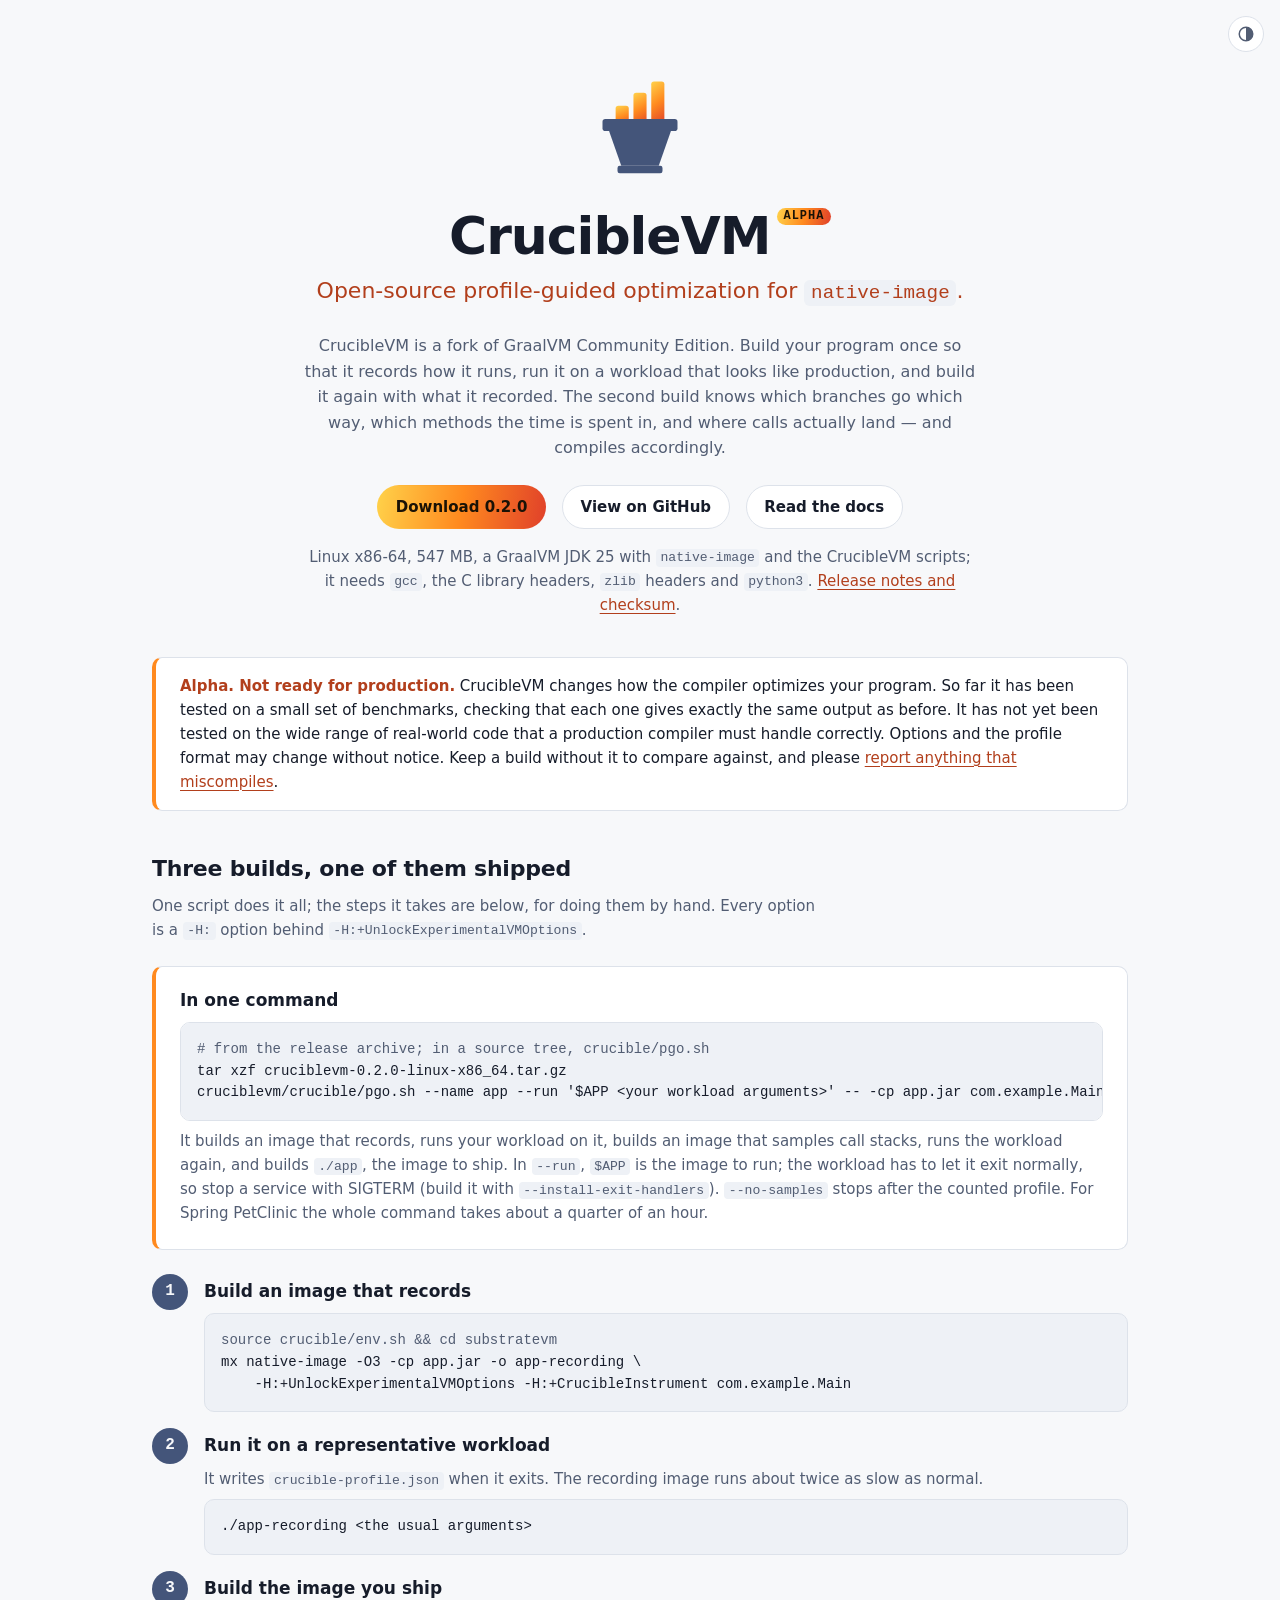
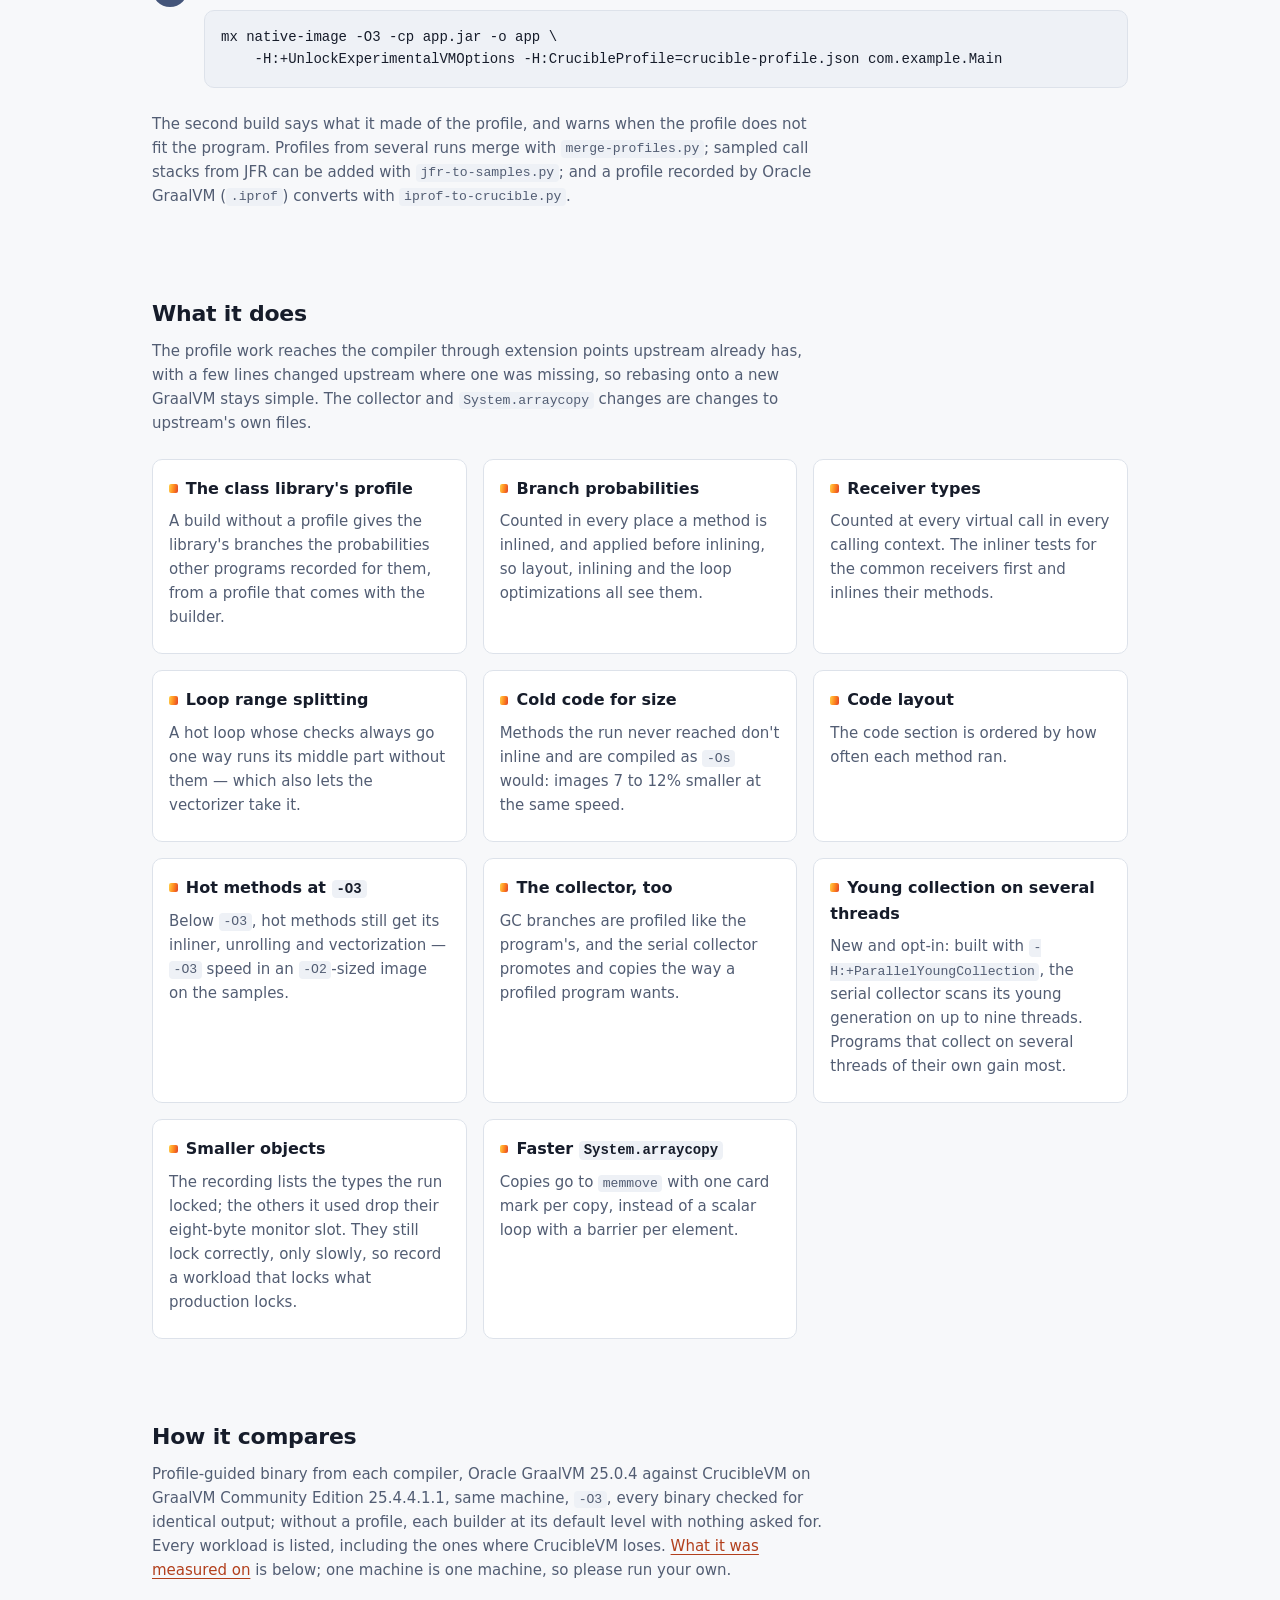
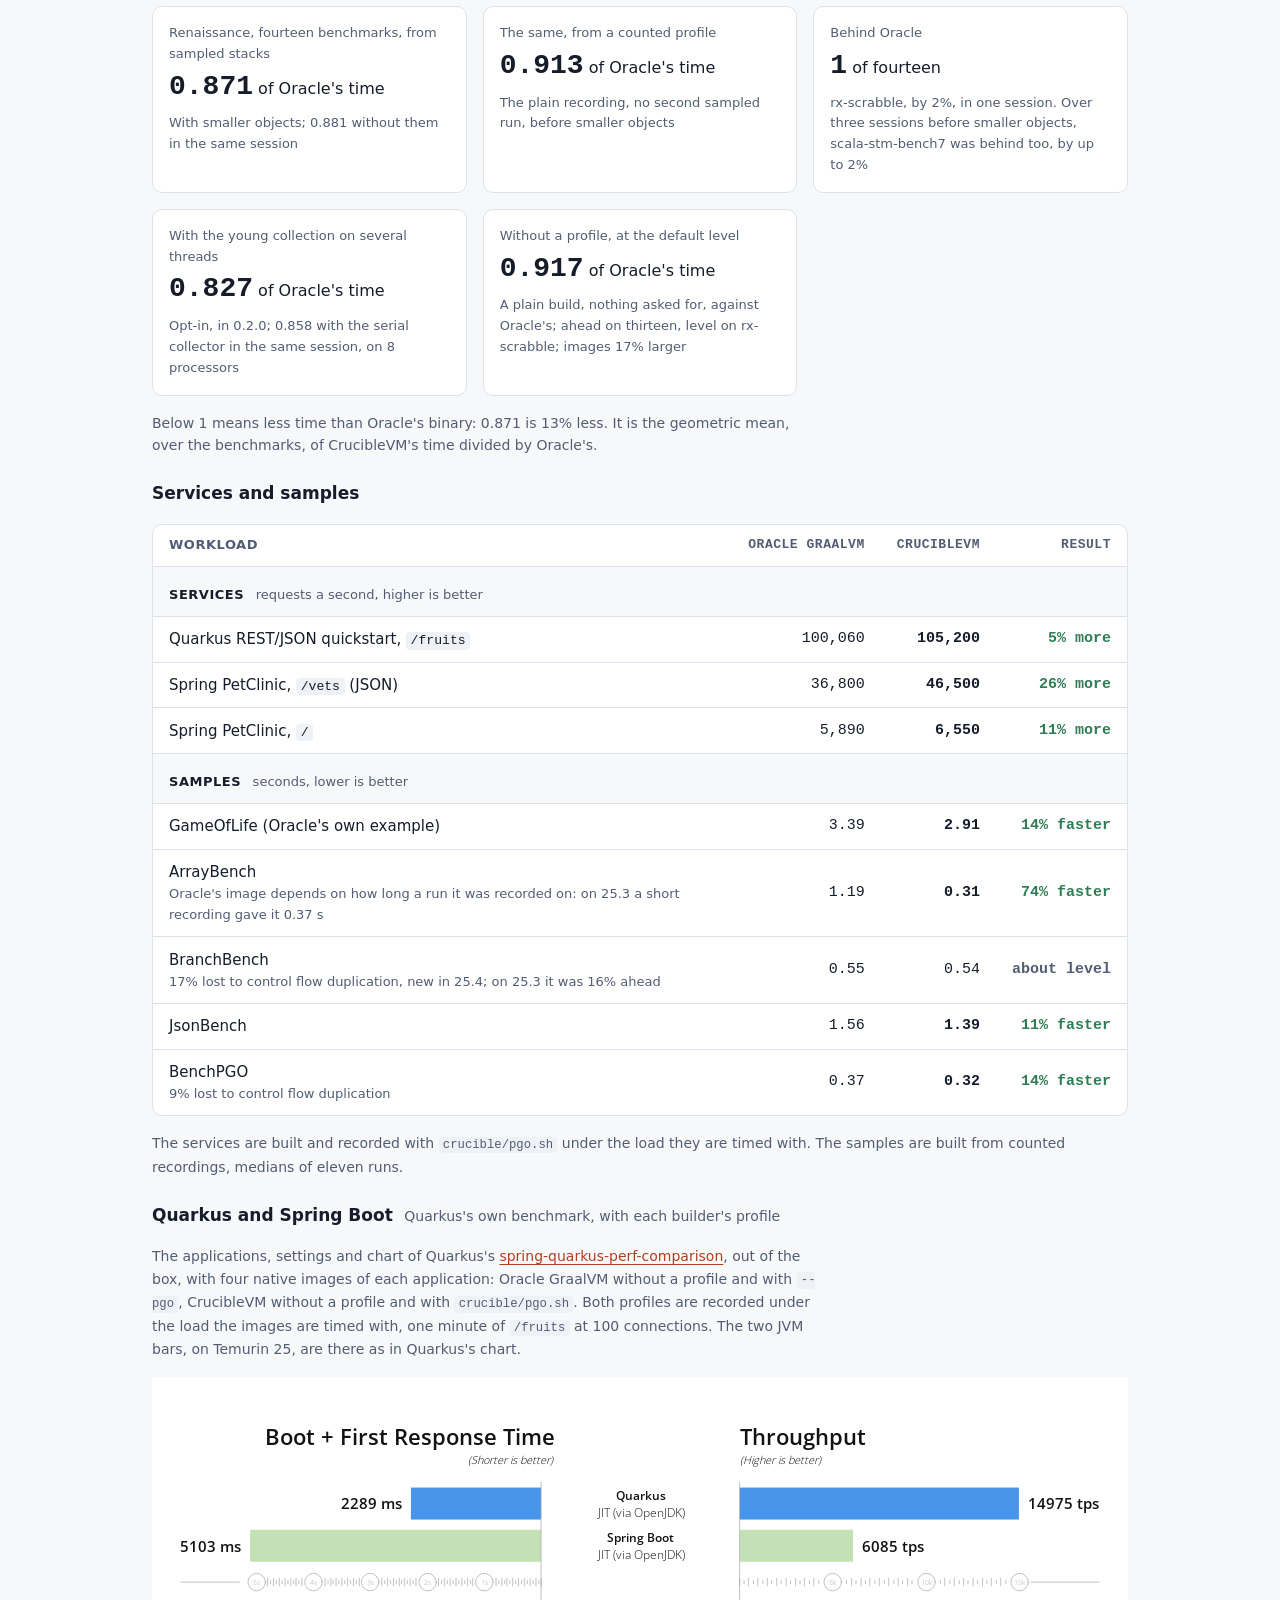
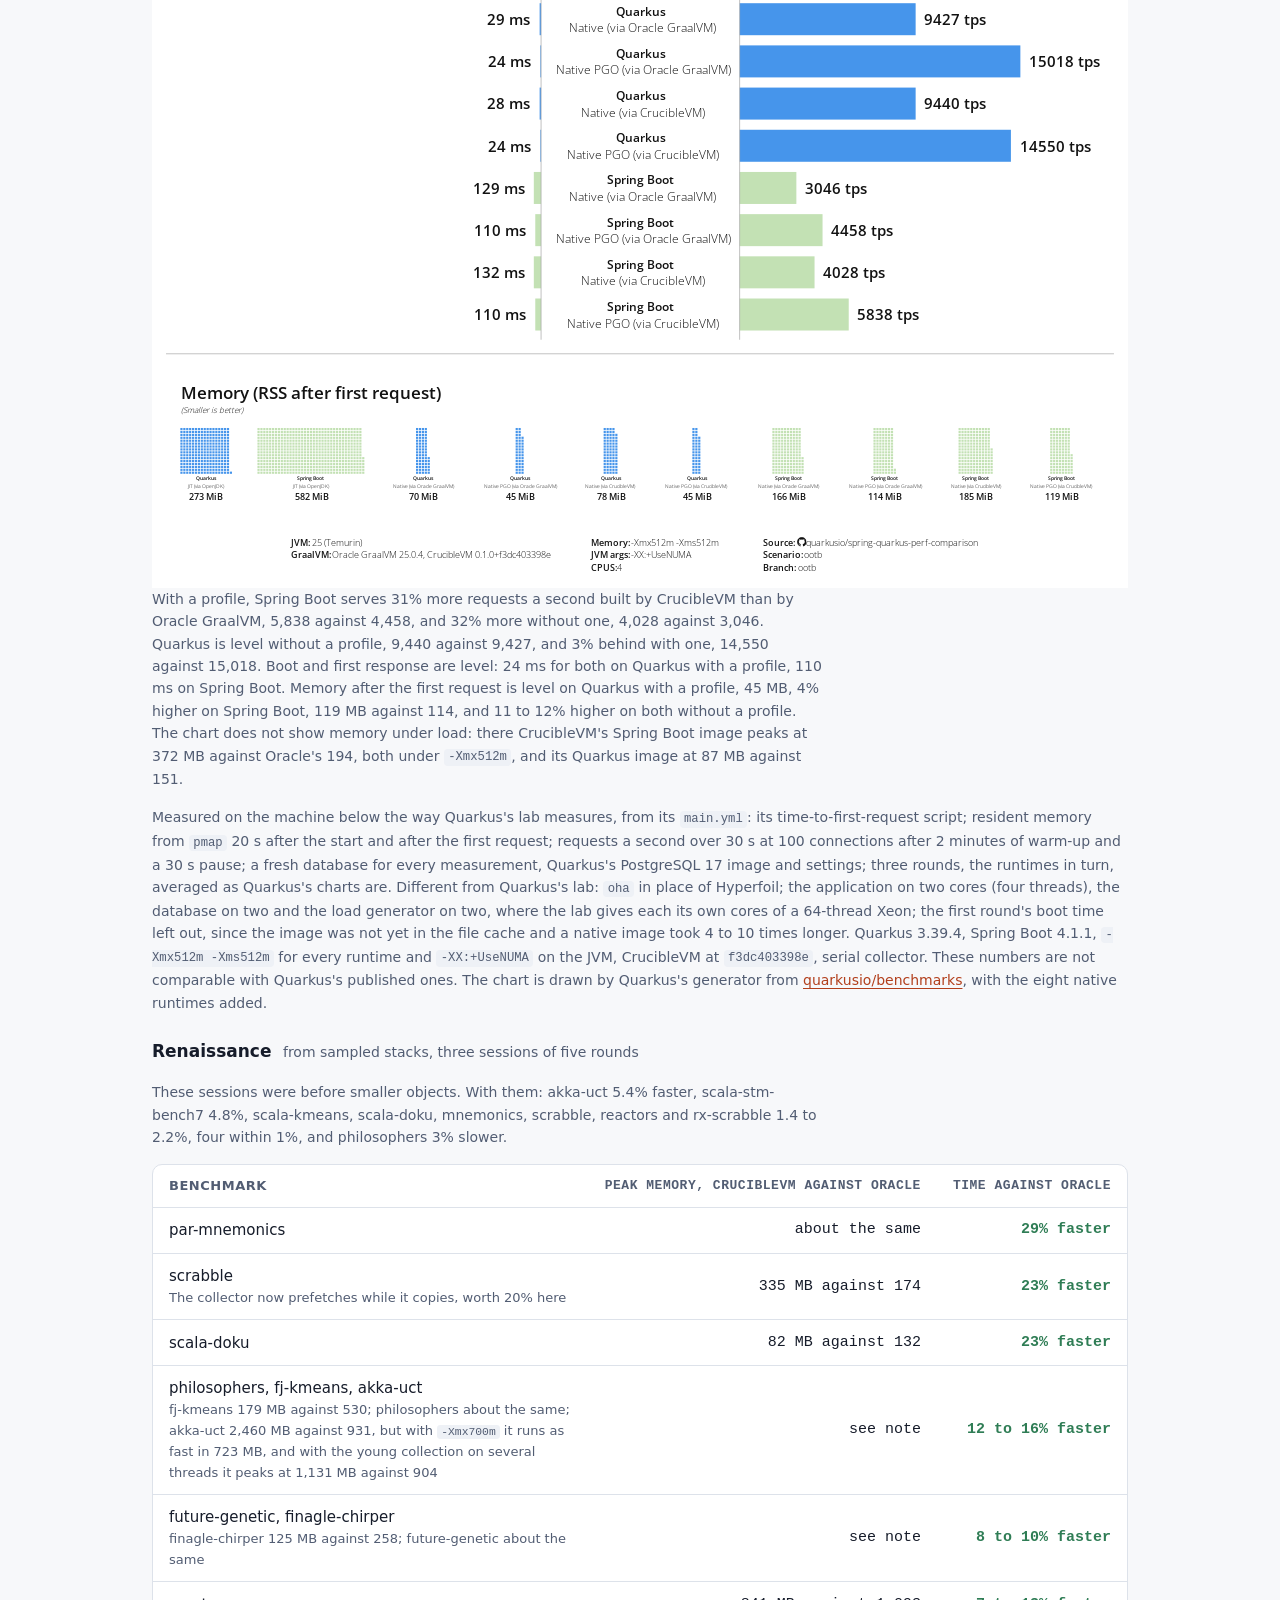
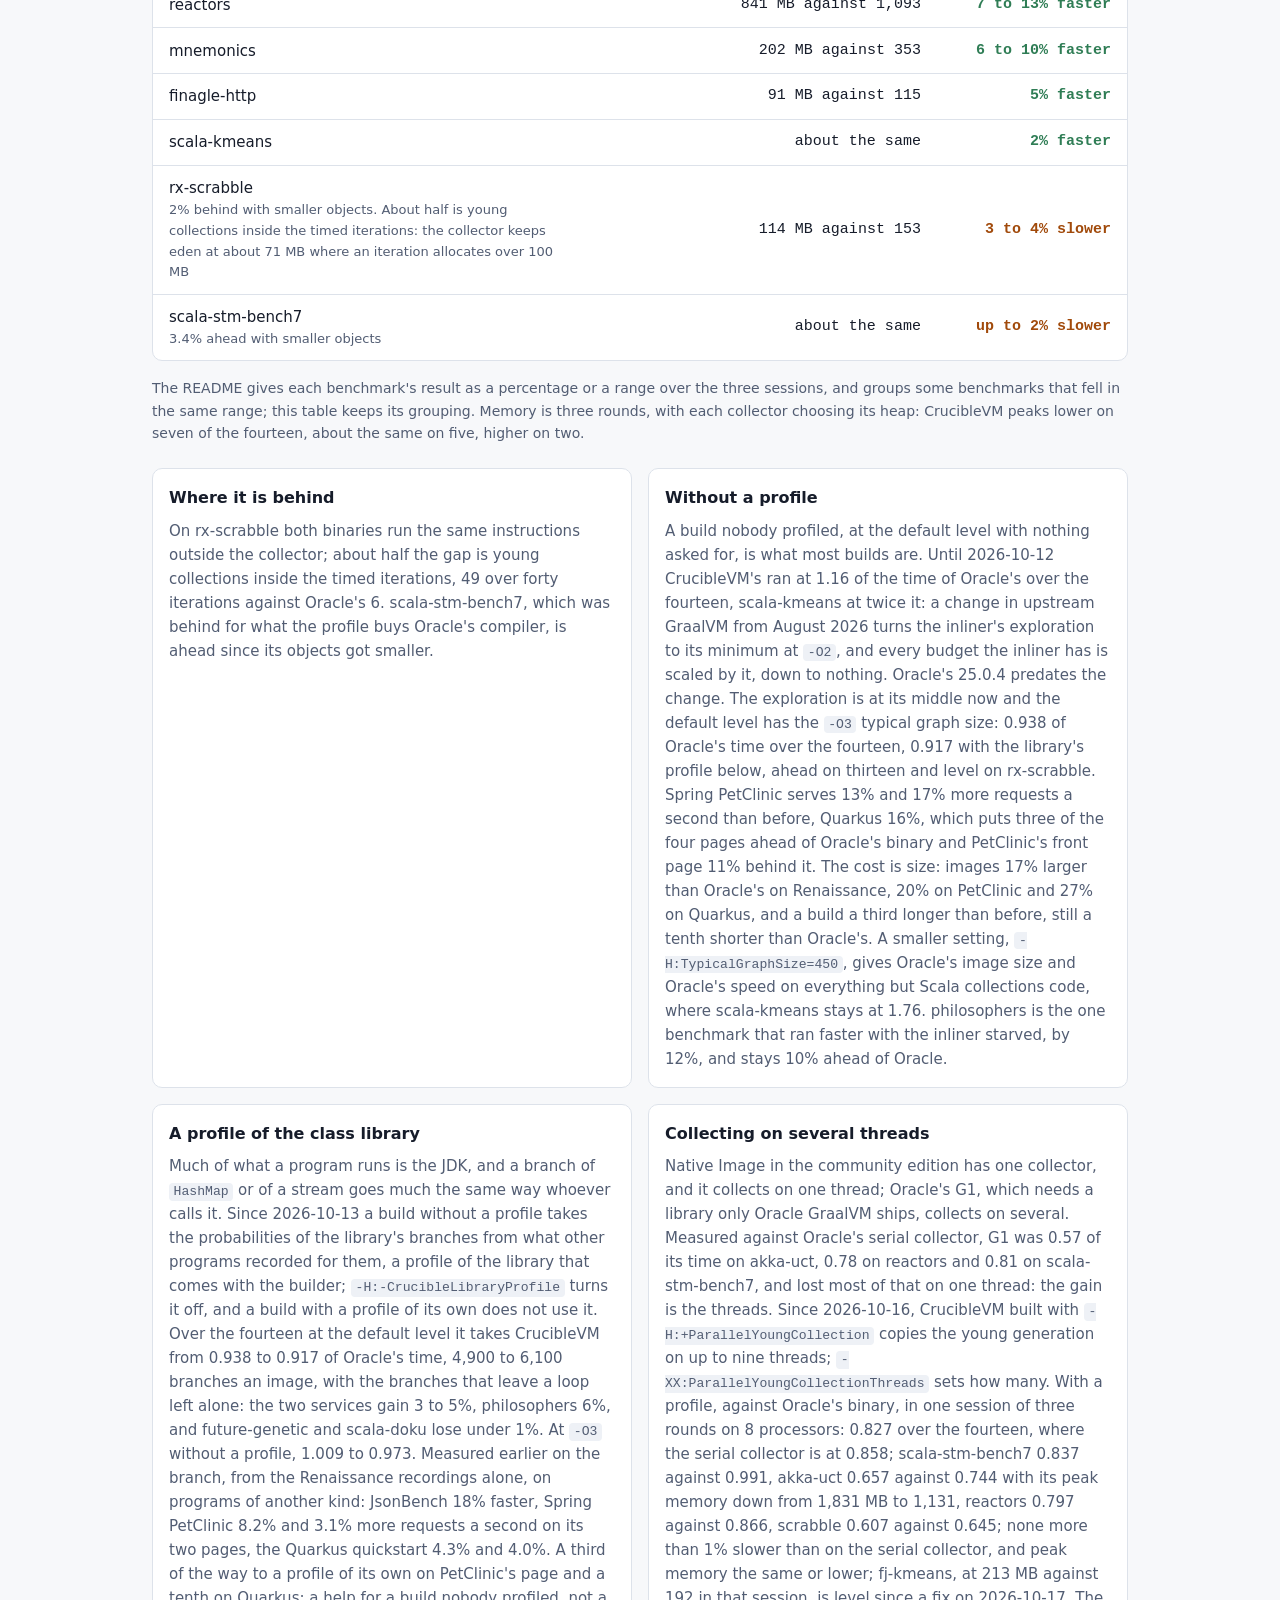
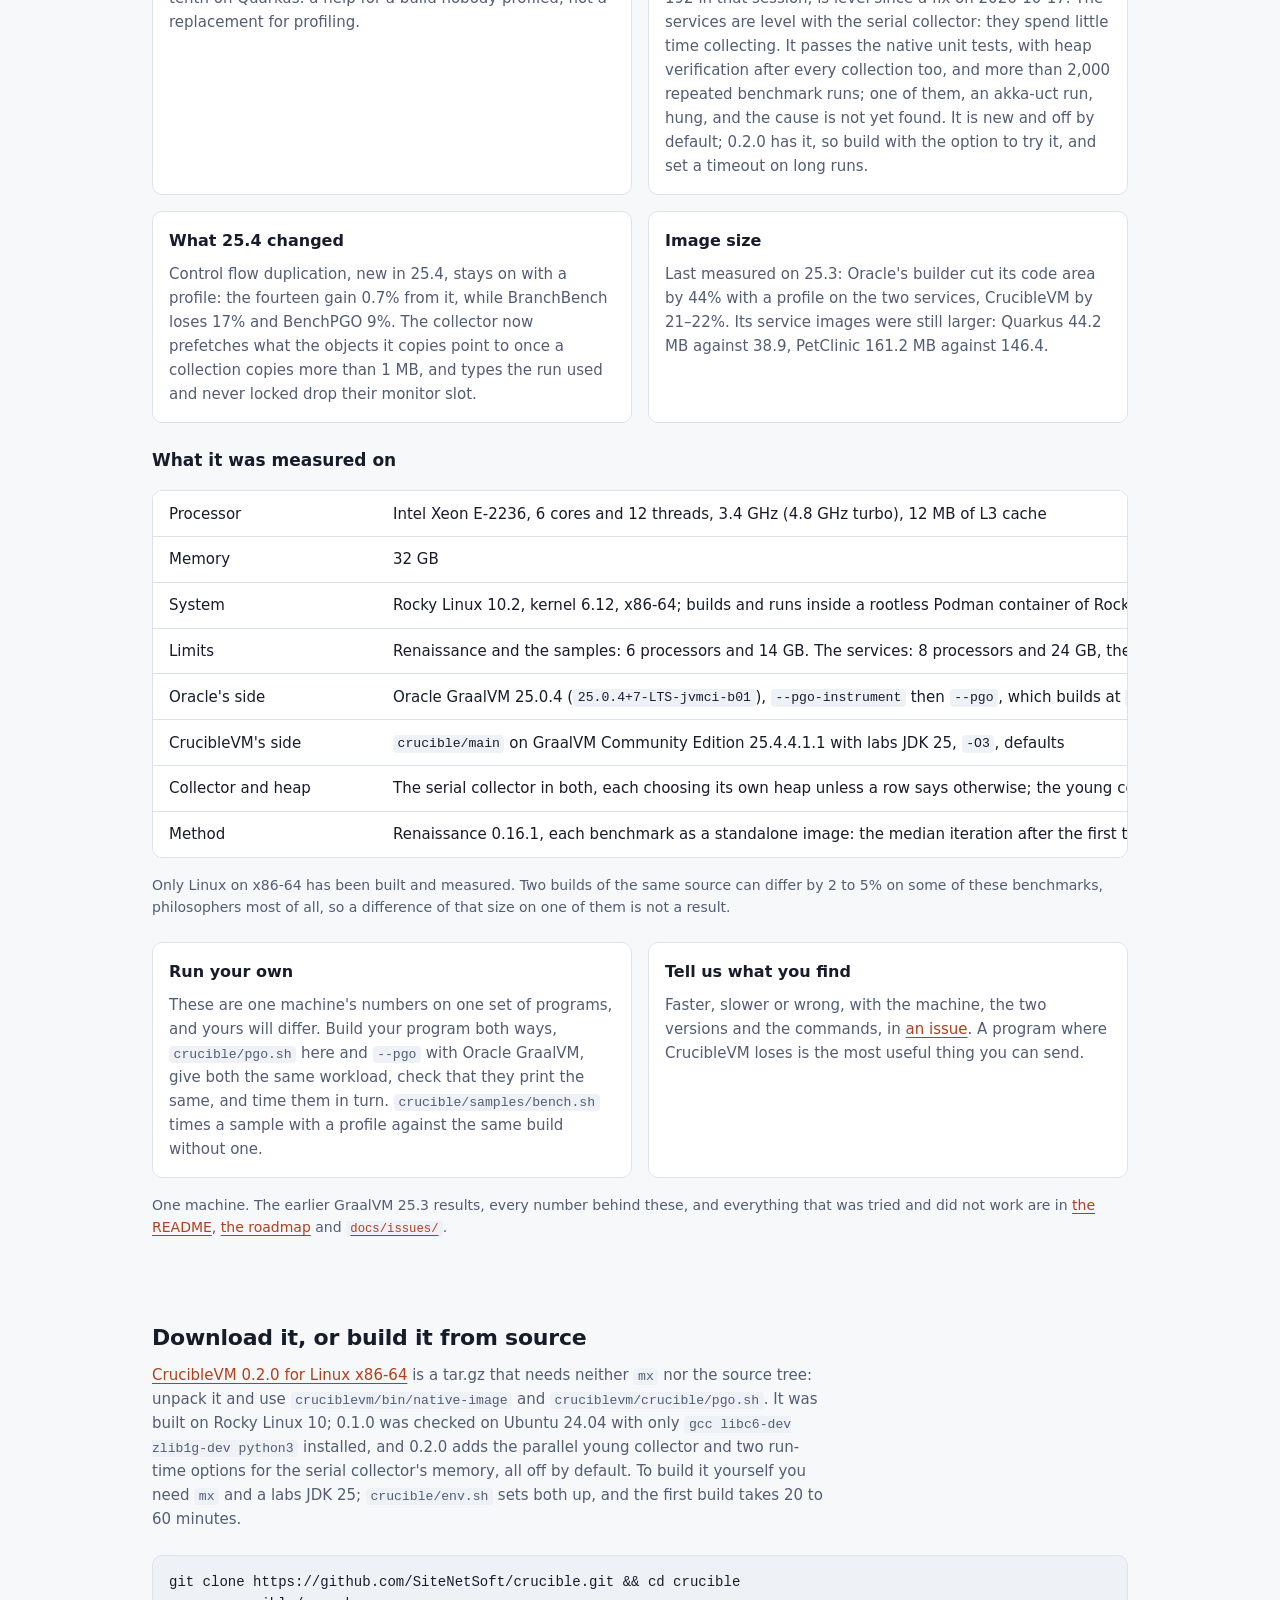
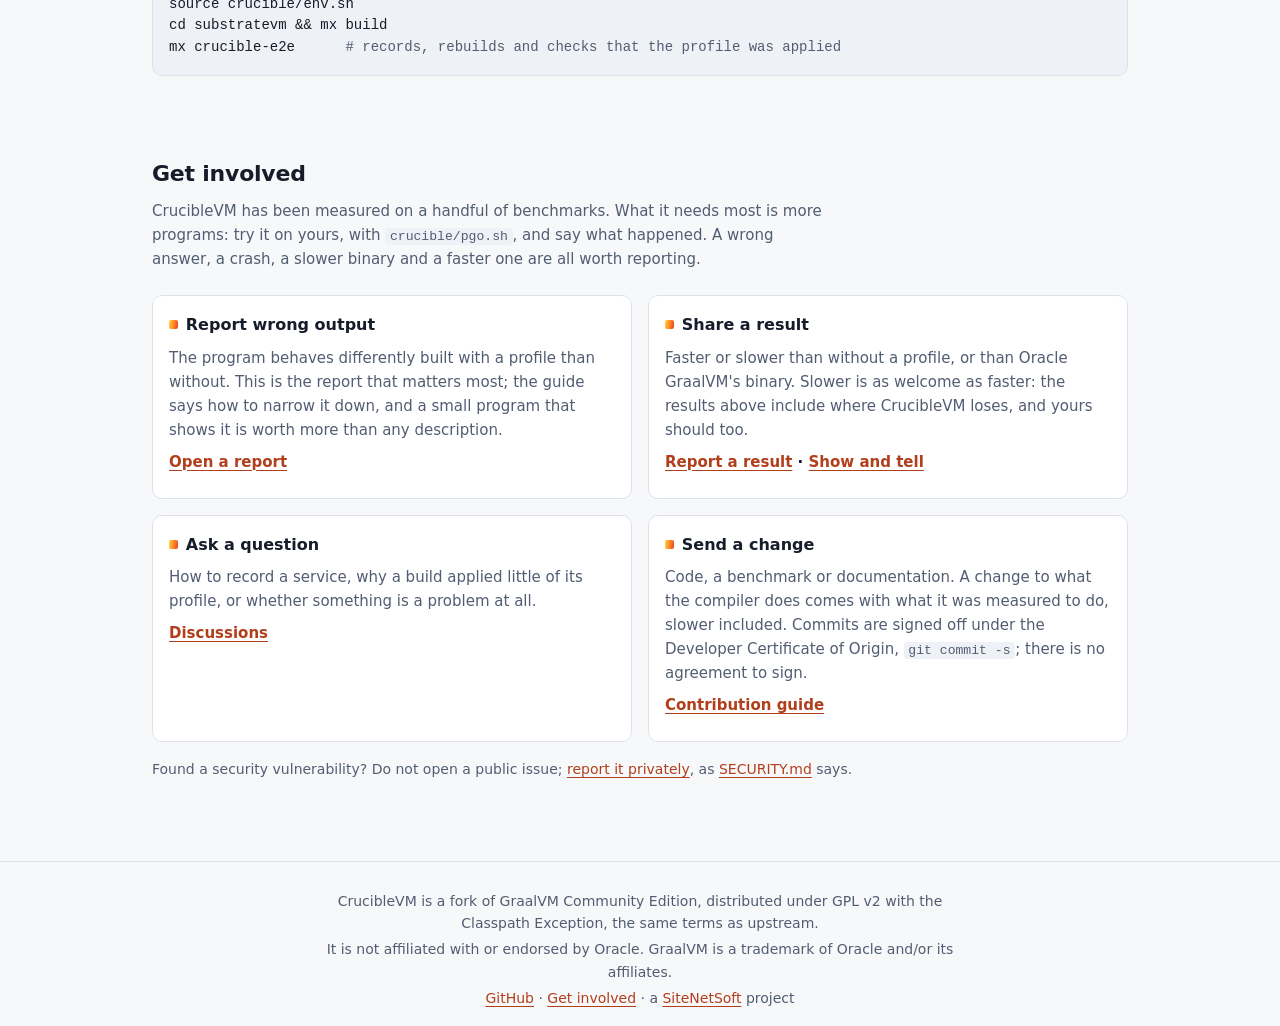
==== commit aca38fe4: "Point the download at 0.2.0, which has the parallel young collector and the two memory options" ====
--- a/index.html
+++ b/index.html
@@ -64,11 +64,11 @@
 		<p class="hero-tagline">Open-source profile-guided optimization for <code>native-image</code>.</p>
 		<p class="hero-intro">CrucibleVM is a fork of GraalVM Community Edition. Build your program once so that it records how it runs, run it on a workload that looks like production, and build it again with what it recorded. The second build knows which branches go which way, which methods the time is spent in, and where calls actually land — and compiles accordingly.</p>
 		<p class="hero-links">
-			<a class="button button--primary" href="https://github.com/SiteNetSoft/crucible/releases/tag/v0.1.0">Download 0.1.0</a>
+			<a class="button button--primary" href="https://github.com/SiteNetSoft/crucible/releases/tag/v0.2.0">Download 0.2.0</a>
 			<a class="button" href="https://github.com/SiteNetSoft/crucible">View on GitHub</a>
 			<a class="button" href="https://github.com/SiteNetSoft/crucible/blob/crucible/main/crucible/README.md">Read the docs</a>
 		</p>
-		<p class="hero-note">Linux x86-64, 547 MB, a GraalVM JDK 25 with <code>native-image</code> and the CrucibleVM scripts; it needs <code>gcc</code>, the C library headers, <code>zlib</code> headers and <code>python3</code>. <a href="https://github.com/SiteNetSoft/crucible/releases/tag/v0.1.0">Release notes and checksum</a>.
+		<p class="hero-note">Linux x86-64, 547 MB, a GraalVM JDK 25 with <code>native-image</code> and the CrucibleVM scripts; it needs <code>gcc</code>, the C library headers, <code>zlib</code> headers and <code>python3</code>. <a href="https://github.com/SiteNetSoft/crucible/releases/tag/v0.2.0">Release notes and checksum</a>.
 		</p>
 	</header>
 	<aside class="notice" aria-label="Alpha notice">
@@ -83,7 +83,7 @@
 			<div class="quick-start">
 				<h3>In one command</h3>
 				<pre><code><span class="c"># from the release archive; in a source tree, crucible/pgo.sh</span>
-tar xzf cruciblevm-0.1.0-linux-x86_64.tar.gz
+tar xzf cruciblevm-0.2.0-linux-x86_64.tar.gz
 cruciblevm/crucible/pgo.sh --name app --run '$APP &lt;your workload arguments&gt;' -- -cp app.jar com.example.Main</code></pre>
 				<p>It builds an image that records, runs your workload on it, builds an image that samples call stacks, runs the workload again, and builds <code>./app</code>, the image to ship. In <code>--run</code>, <code>$APP</code> is the image to run; the workload has to let it exit normally, so stop a service with SIGTERM (build it with <code>--install-exit-handlers</code>). <code>--no-samples</code> stops after the counted profile. For Spring PetClinic the whole command takes about a quarter of an hour.</p>
 			</div>
@@ -190,7 +190,7 @@
 				<div>
 					<dt>With the young collection on several threads</dt>
 					<dd><strong>0.827</strong> of Oracle's time</dd>
-					<dd class="stat-note">Opt-in, on <code>crucible/main</code> since 2026-10-16, not in 0.1.0; 0.858 with the serial collector in the same session, on 8 processors</dd>
+					<dd class="stat-note">Opt-in, in 0.2.0; 0.858 with the serial collector in the same session, on 8 processors</dd>
 				</div>
 				<div>
 					<dt>Without a profile, at the default level</dt>
@@ -279,7 +279,7 @@
 				</div>
 				<div class="caveat">
 					<h3>Collecting on several threads</h3>
-					<p>Native Image in the community edition has one collector, and it collects on one thread; Oracle's G1, which needs a library only Oracle GraalVM ships, collects on several. Measured against Oracle's serial collector, G1 was 0.57 of its time on akka-uct, 0.78 on reactors and 0.81 on scala-stm-bench7, and lost most of that on one thread: the gain is the threads. Since 2026-10-16, CrucibleVM built with <code>-H:+ParallelYoungCollection</code> copies the young generation on up to nine threads; <code>-XX:ParallelYoungCollectionThreads</code> sets how many. With a profile, against Oracle's binary, in one session of three rounds on 8 processors: 0.827 over the fourteen, where the serial collector is at 0.858; scala-stm-bench7 0.837 against 0.991, akka-uct 0.657 against 0.744 with its peak memory down from 1,831 MB to 1,131, reactors 0.797 against 0.866, scrabble 0.607 against 0.645; none more than 1% slower than on the serial collector, and peak memory the same or lower; fj-kmeans, at 213 MB against 192 in that session, is level since a fix on 2026-10-17. The services are level with the serial collector: they spend little time collecting. It passes the native unit tests, with heap verification after every collection too, and more than 1,500 repeated benchmark runs; one of them, an akka-uct run, hung, and the cause is not yet found. It is new, off by default, and not in the 0.1.0 archive: build from source to try it, and set a timeout on long runs.</p>
+					<p>Native Image in the community edition has one collector, and it collects on one thread; Oracle's G1, which needs a library only Oracle GraalVM ships, collects on several. Measured against Oracle's serial collector, G1 was 0.57 of its time on akka-uct, 0.78 on reactors and 0.81 on scala-stm-bench7, and lost most of that on one thread: the gain is the threads. Since 2026-10-16, CrucibleVM built with <code>-H:+ParallelYoungCollection</code> copies the young generation on up to nine threads; <code>-XX:ParallelYoungCollectionThreads</code> sets how many. With a profile, against Oracle's binary, in one session of three rounds on 8 processors: 0.827 over the fourteen, where the serial collector is at 0.858; scala-stm-bench7 0.837 against 0.991, akka-uct 0.657 against 0.744 with its peak memory down from 1,831 MB to 1,131, reactors 0.797 against 0.866, scrabble 0.607 against 0.645; none more than 1% slower than on the serial collector, and peak memory the same or lower; fj-kmeans, at 213 MB against 192 in that session, is level since a fix on 2026-10-17. The services are level with the serial collector: they spend little time collecting. It passes the native unit tests, with heap verification after every collection too, and more than 2,000 repeated benchmark runs; one of them, an akka-uct run, hung, and the cause is not yet found. It is new and off by default; 0.2.0 has it, so build with the option to try it, and set a timeout on long runs.</p>
 				</div>
 				<div class="caveat">
 					<h3>What 25.4 changed</h3>
@@ -324,7 +324,7 @@
 
 		<section class="section" aria-labelledby="build-title">
 			<h2 class="section-title" id="build-title">Download it, or build it from source</h2>
-			<p class="section-note"><a href="https://github.com/SiteNetSoft/crucible/releases/download/v0.1.0/cruciblevm-0.1.0-linux-x86_64.tar.gz">CrucibleVM 0.1.0 for Linux x86-64</a> is a tar.gz that needs neither <code>mx</code> nor the source tree: unpack it and use <code>cruciblevm/bin/native-image</code> and <code>cruciblevm/crucible/pgo.sh</code>. It was built on Rocky Linux 10 and checked on Ubuntu 24.04 with only <code>gcc libc6-dev zlib1g-dev python3</code> installed. To build it yourself you need <code>mx</code> and a labs JDK 25; <code>crucible/env.sh</code> sets both up, and the first build takes 20 to 60 minutes.</p>
+			<p class="section-note"><a href="https://github.com/SiteNetSoft/crucible/releases/download/v0.2.0/cruciblevm-0.2.0-linux-x86_64.tar.gz">CrucibleVM 0.2.0 for Linux x86-64</a> is a tar.gz that needs neither <code>mx</code> nor the source tree: unpack it and use <code>cruciblevm/bin/native-image</code> and <code>cruciblevm/crucible/pgo.sh</code>. It was built on Rocky Linux 10; 0.1.0 was checked on Ubuntu 24.04 with only <code>gcc libc6-dev zlib1g-dev python3</code> installed, and 0.2.0 adds the parallel young collector and two run-time options for the serial collector's memory, all off by default. To build it yourself you need <code>mx</code> and a labs JDK 25; <code>crucible/env.sh</code> sets both up, and the first build takes 20 to 60 minutes.</p>
 			<pre><code>git clone https://github.com/SiteNetSoft/crucible.git &amp;&amp; cd crucible
 source crucible/env.sh
 cd substratevm &amp;&amp; mx build
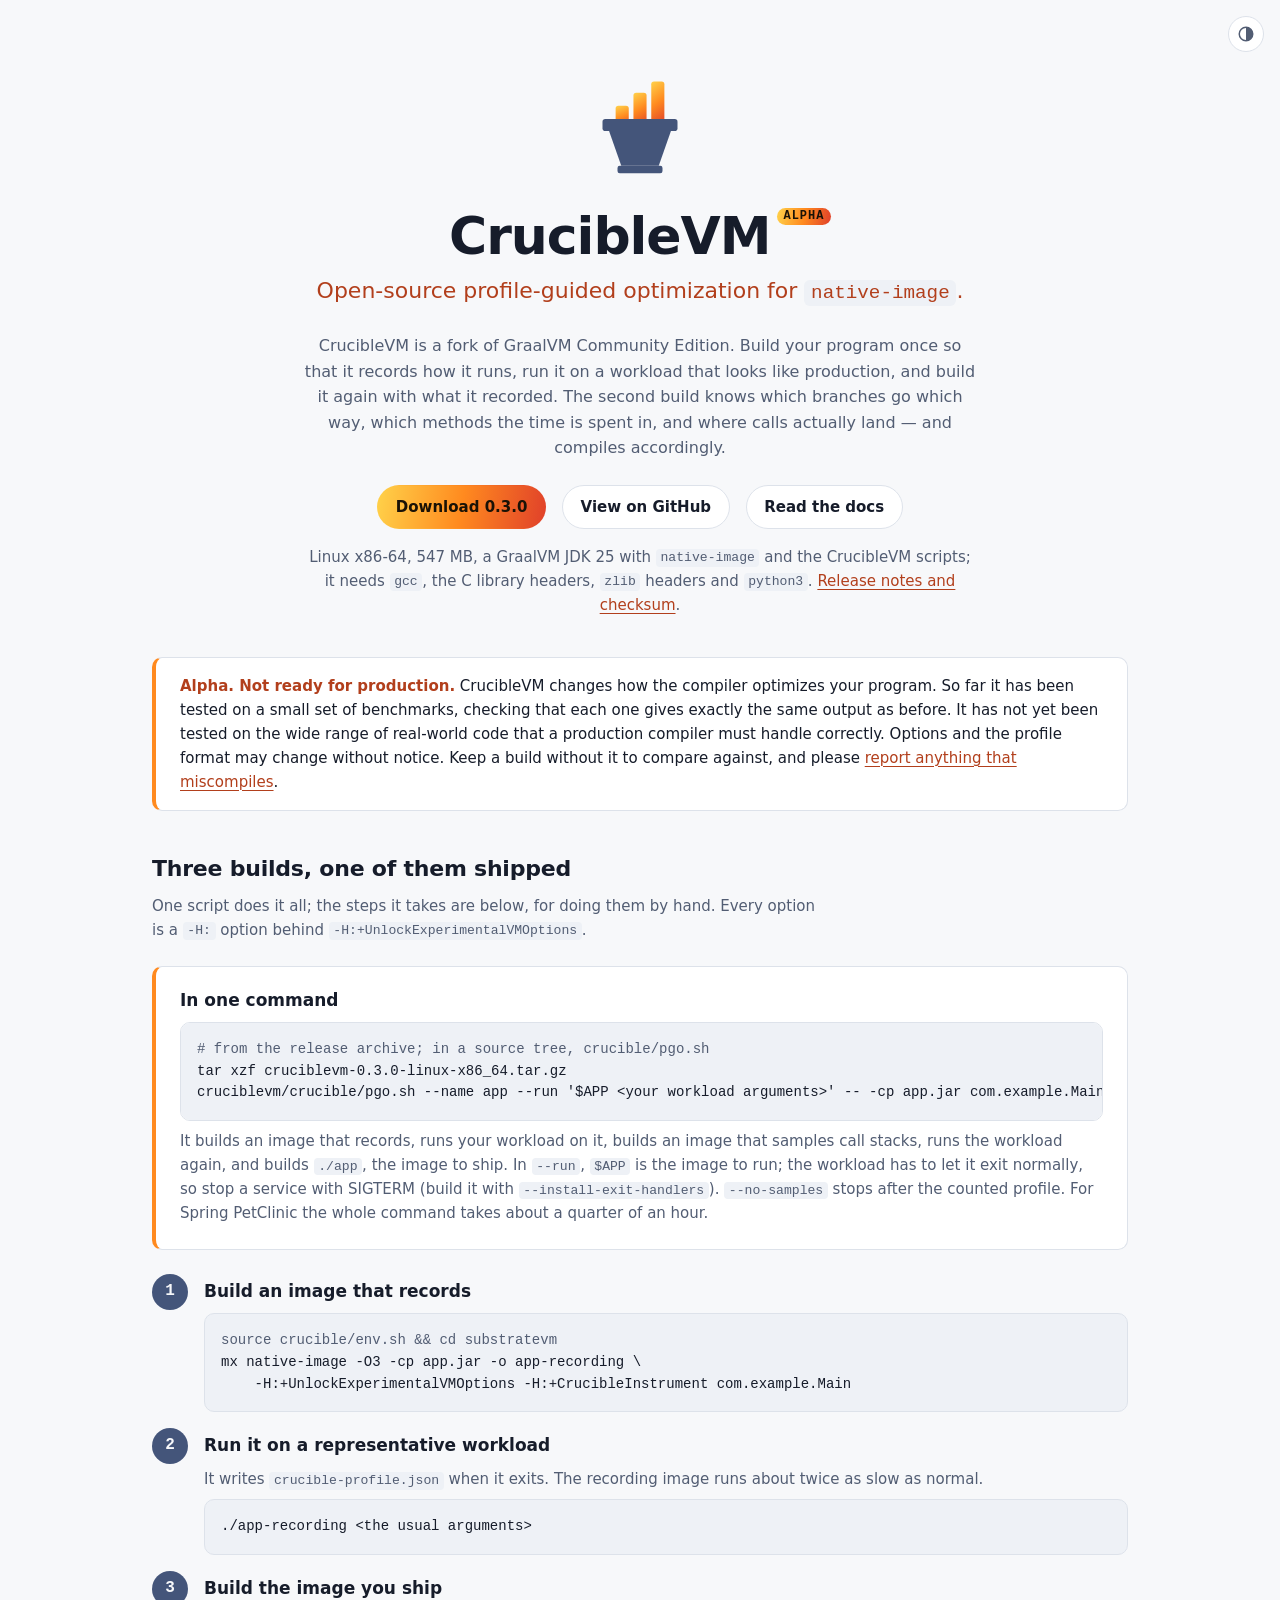
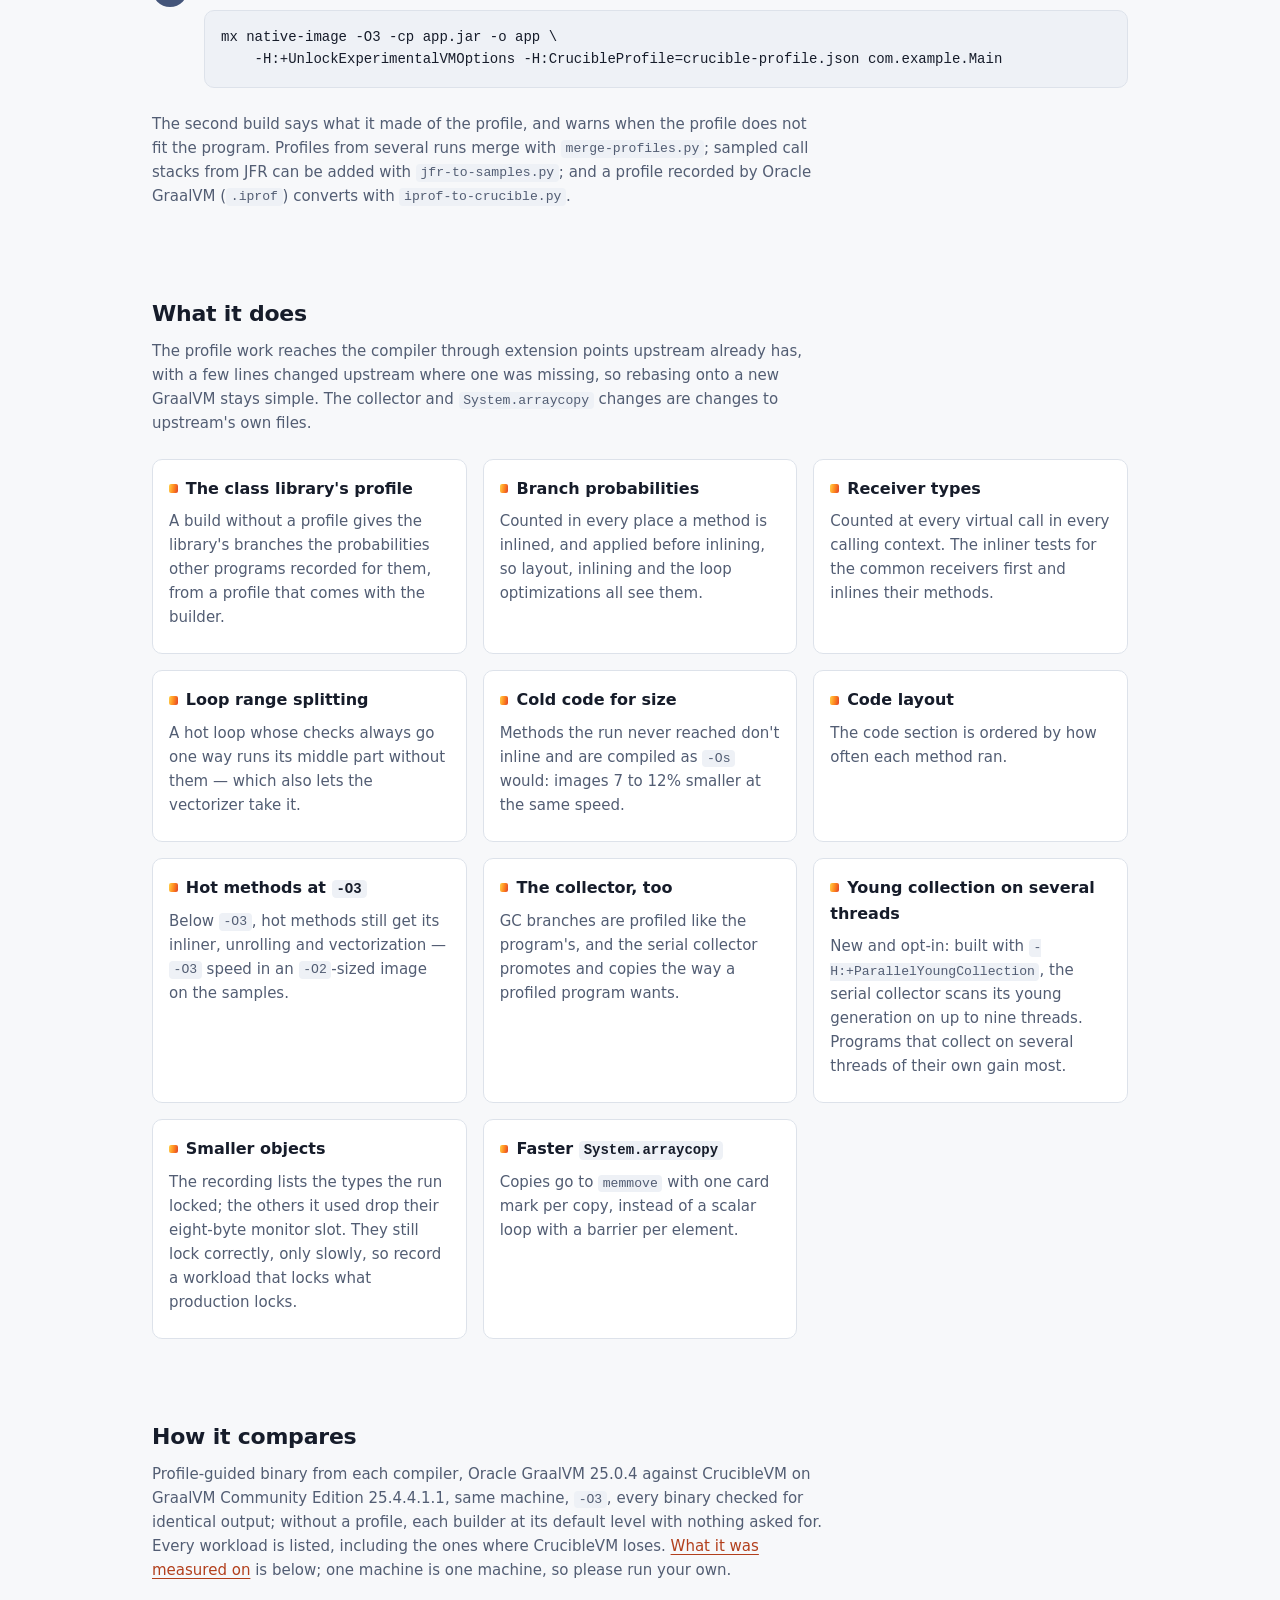
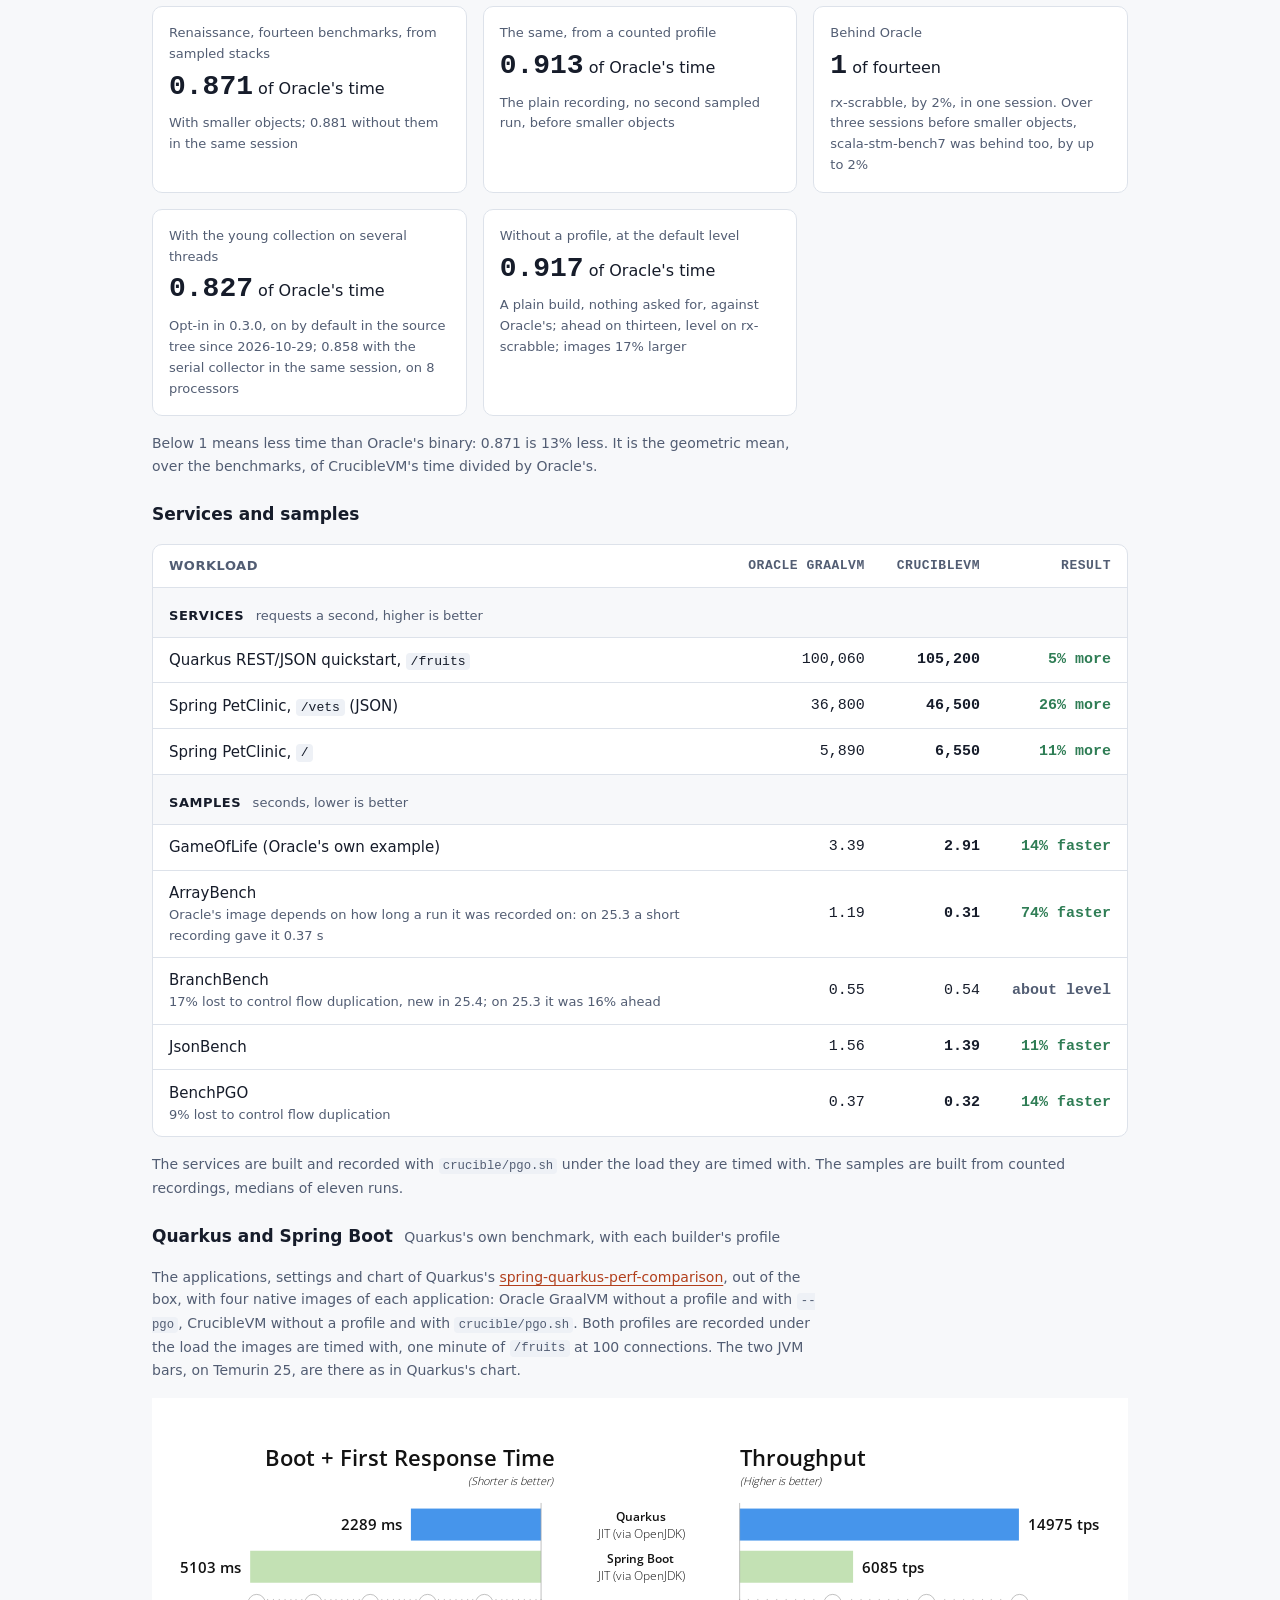
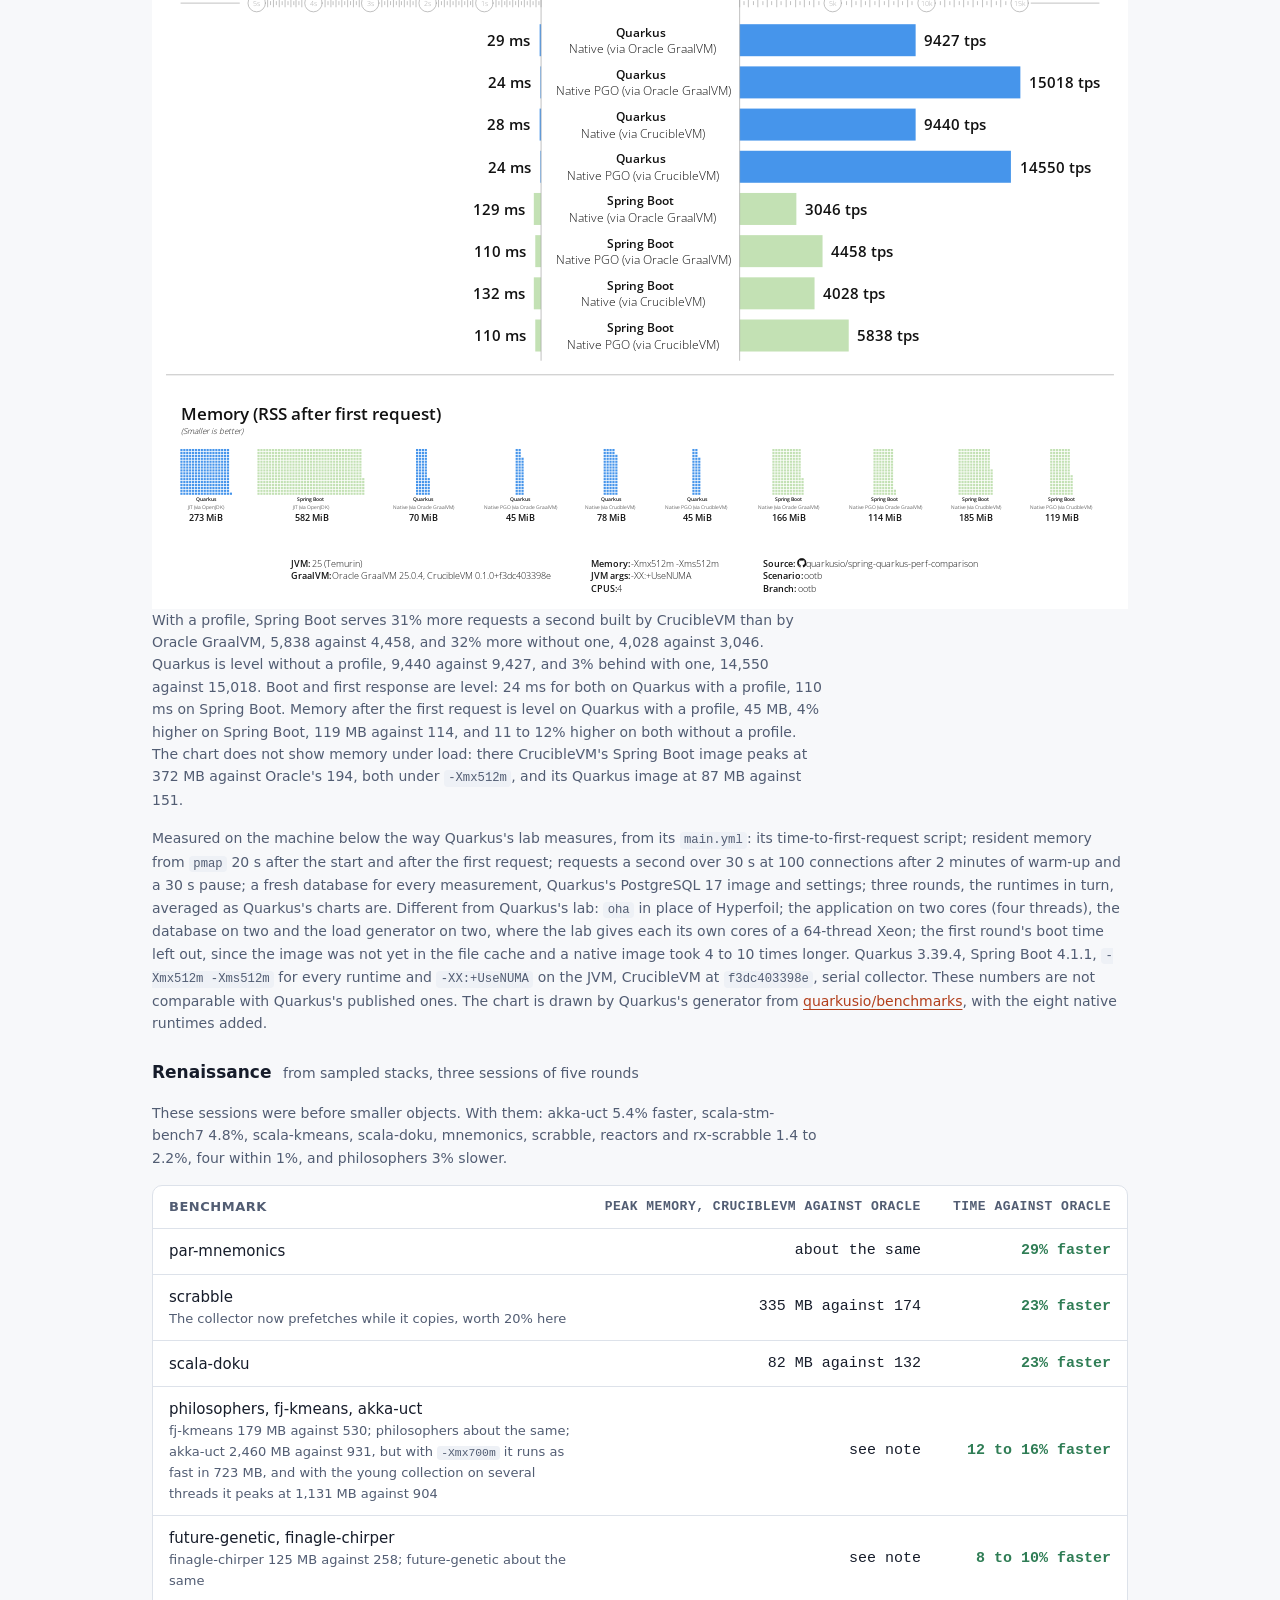
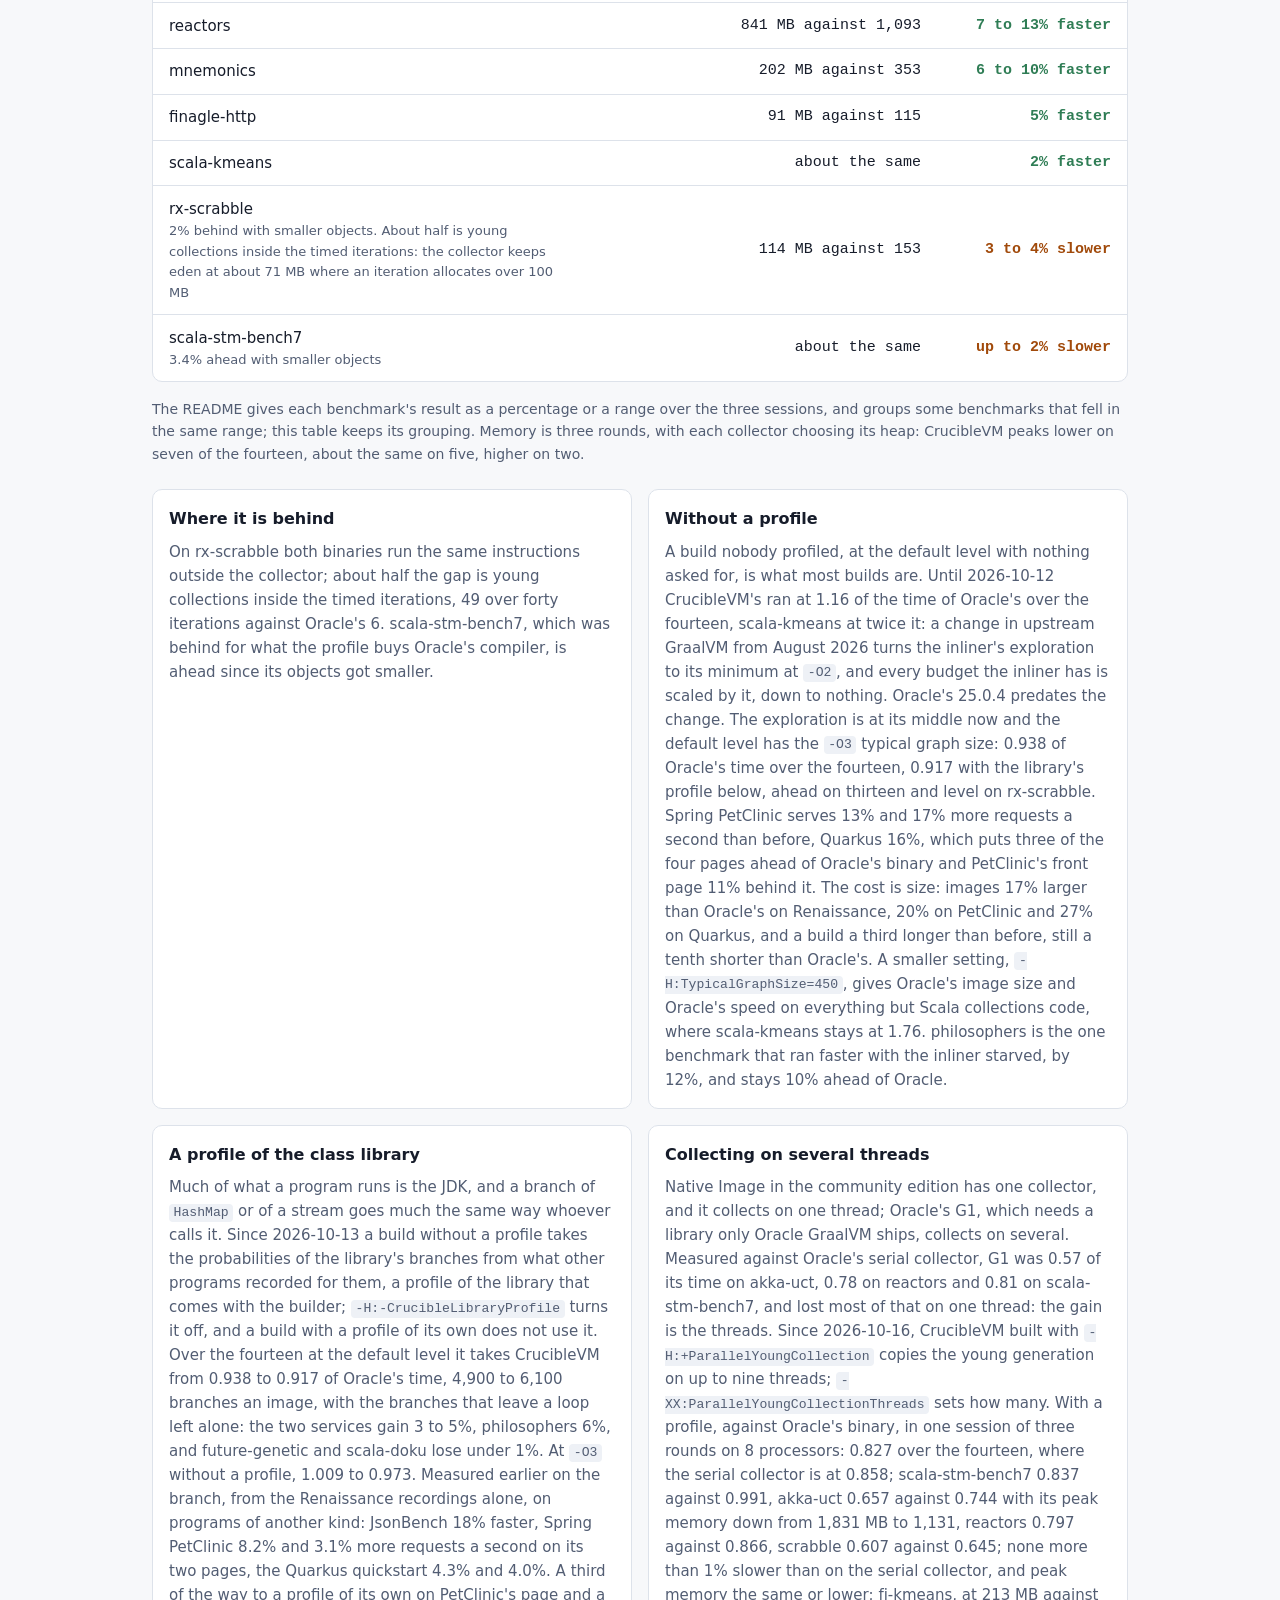
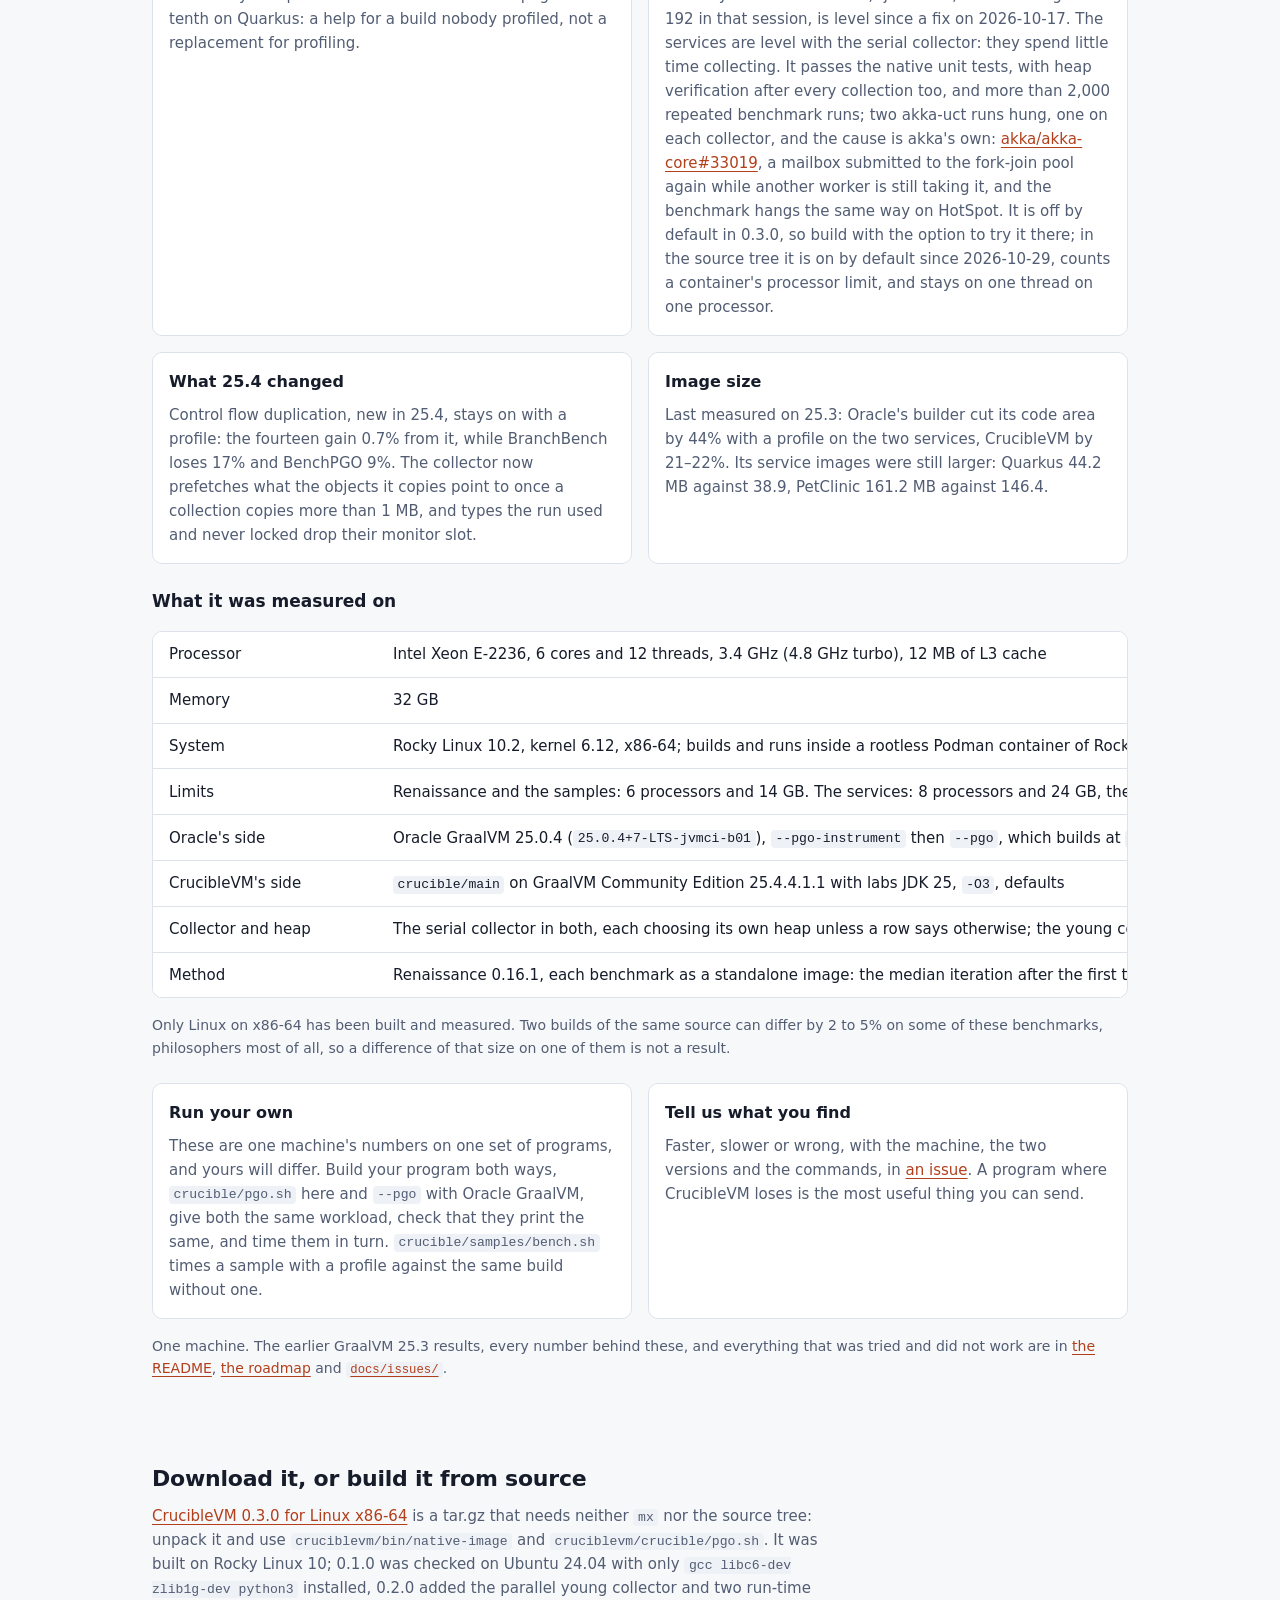
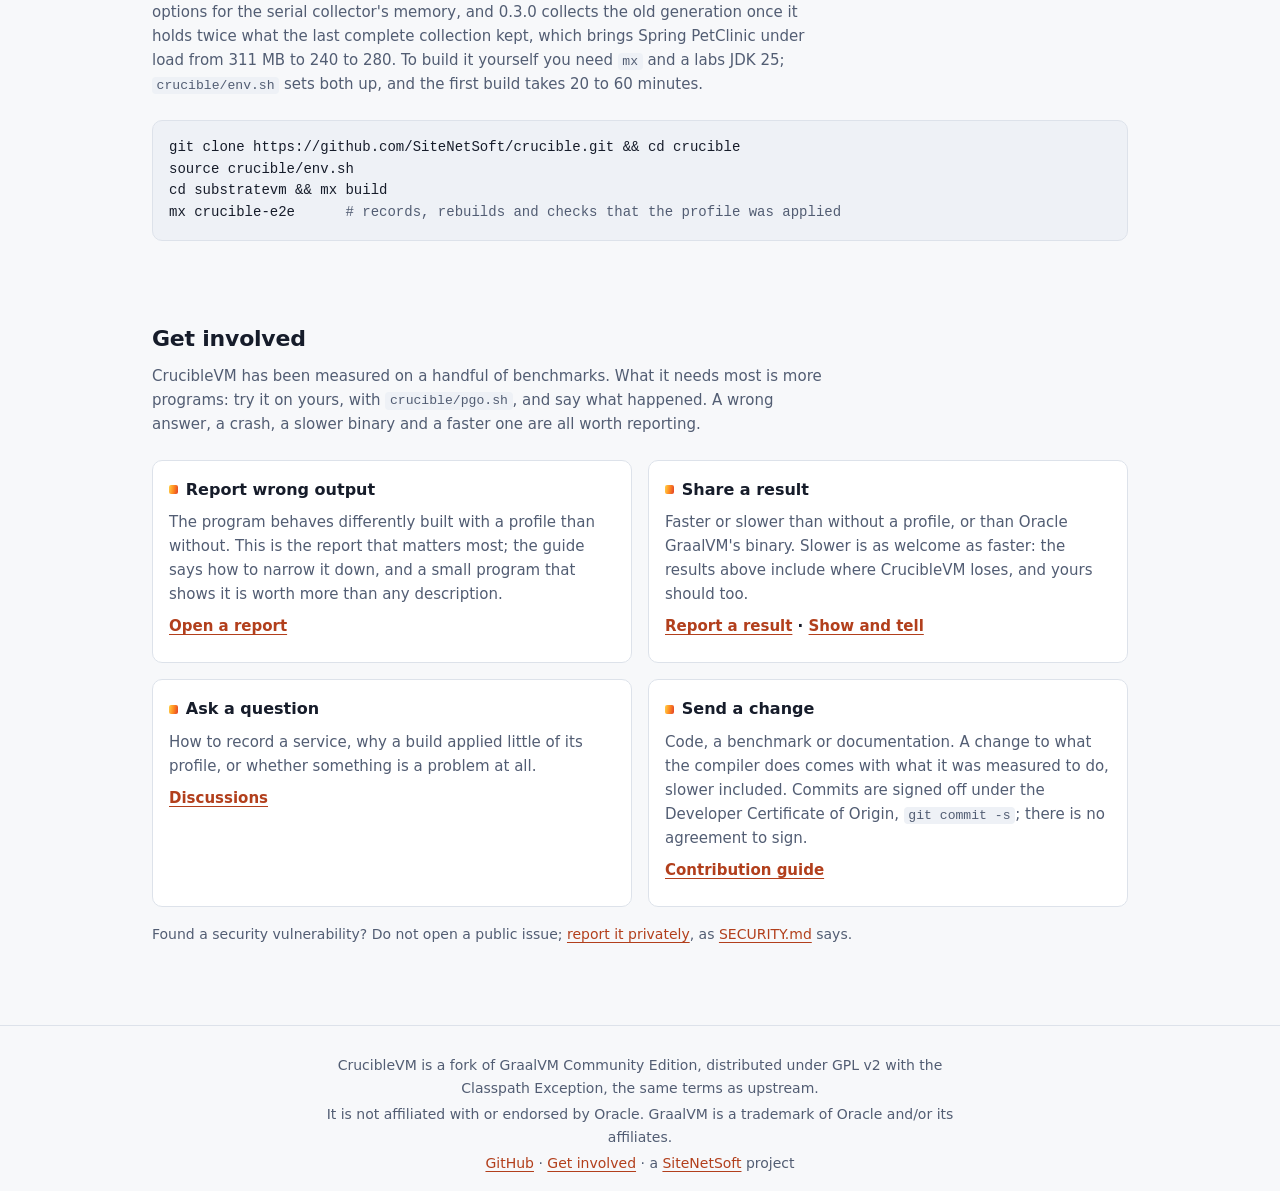
==== commit bdf0de9f: "Point the download at 0.3.0, and say the akka-uct hang is akka's own bug" ====
--- a/index.html
+++ b/index.html
@@ -64,11 +64,11 @@
 		<p class="hero-tagline">Open-source profile-guided optimization for <code>native-image</code>.</p>
 		<p class="hero-intro">CrucibleVM is a fork of GraalVM Community Edition. Build your program once so that it records how it runs, run it on a workload that looks like production, and build it again with what it recorded. The second build knows which branches go which way, which methods the time is spent in, and where calls actually land — and compiles accordingly.</p>
 		<p class="hero-links">
-			<a class="button button--primary" href="https://github.com/SiteNetSoft/crucible/releases/tag/v0.2.0">Download 0.2.0</a>
+			<a class="button button--primary" href="https://github.com/SiteNetSoft/crucible/releases/tag/v0.3.0">Download 0.3.0</a>
 			<a class="button" href="https://github.com/SiteNetSoft/crucible">View on GitHub</a>
 			<a class="button" href="https://github.com/SiteNetSoft/crucible/blob/crucible/main/crucible/README.md">Read the docs</a>
 		</p>
-		<p class="hero-note">Linux x86-64, 547 MB, a GraalVM JDK 25 with <code>native-image</code> and the CrucibleVM scripts; it needs <code>gcc</code>, the C library headers, <code>zlib</code> headers and <code>python3</code>. <a href="https://github.com/SiteNetSoft/crucible/releases/tag/v0.2.0">Release notes and checksum</a>.
+		<p class="hero-note">Linux x86-64, 547 MB, a GraalVM JDK 25 with <code>native-image</code> and the CrucibleVM scripts; it needs <code>gcc</code>, the C library headers, <code>zlib</code> headers and <code>python3</code>. <a href="https://github.com/SiteNetSoft/crucible/releases/tag/v0.3.0">Release notes and checksum</a>.
 		</p>
 	</header>
 	<aside class="notice" aria-label="Alpha notice">
@@ -83,7 +83,7 @@
 			<div class="quick-start">
 				<h3>In one command</h3>
 				<pre><code><span class="c"># from the release archive; in a source tree, crucible/pgo.sh</span>
-tar xzf cruciblevm-0.2.0-linux-x86_64.tar.gz
+tar xzf cruciblevm-0.3.0-linux-x86_64.tar.gz
 cruciblevm/crucible/pgo.sh --name app --run '$APP &lt;your workload arguments&gt;' -- -cp app.jar com.example.Main</code></pre>
 				<p>It builds an image that records, runs your workload on it, builds an image that samples call stacks, runs the workload again, and builds <code>./app</code>, the image to ship. In <code>--run</code>, <code>$APP</code> is the image to run; the workload has to let it exit normally, so stop a service with SIGTERM (build it with <code>--install-exit-handlers</code>). <code>--no-samples</code> stops after the counted profile. For Spring PetClinic the whole command takes about a quarter of an hour.</p>
 			</div>
@@ -190,7 +190,7 @@
 				<div>
 					<dt>With the young collection on several threads</dt>
 					<dd><strong>0.827</strong> of Oracle's time</dd>
-					<dd class="stat-note">Opt-in, in 0.2.0; 0.858 with the serial collector in the same session, on 8 processors</dd>
+					<dd class="stat-note">Opt-in in 0.3.0, on by default in the source tree since 2026-10-29; 0.858 with the serial collector in the same session, on 8 processors</dd>
 				</div>
 				<div>
 					<dt>Without a profile, at the default level</dt>
@@ -279,7 +279,7 @@
 				</div>
 				<div class="caveat">
 					<h3>Collecting on several threads</h3>
-					<p>Native Image in the community edition has one collector, and it collects on one thread; Oracle's G1, which needs a library only Oracle GraalVM ships, collects on several. Measured against Oracle's serial collector, G1 was 0.57 of its time on akka-uct, 0.78 on reactors and 0.81 on scala-stm-bench7, and lost most of that on one thread: the gain is the threads. Since 2026-10-16, CrucibleVM built with <code>-H:+ParallelYoungCollection</code> copies the young generation on up to nine threads; <code>-XX:ParallelYoungCollectionThreads</code> sets how many. With a profile, against Oracle's binary, in one session of three rounds on 8 processors: 0.827 over the fourteen, where the serial collector is at 0.858; scala-stm-bench7 0.837 against 0.991, akka-uct 0.657 against 0.744 with its peak memory down from 1,831 MB to 1,131, reactors 0.797 against 0.866, scrabble 0.607 against 0.645; none more than 1% slower than on the serial collector, and peak memory the same or lower; fj-kmeans, at 213 MB against 192 in that session, is level since a fix on 2026-10-17. The services are level with the serial collector: they spend little time collecting. It passes the native unit tests, with heap verification after every collection too, and more than 2,000 repeated benchmark runs; one of them, an akka-uct run, hung, and the cause is not yet found. It is new and off by default; 0.2.0 has it, so build with the option to try it, and set a timeout on long runs.</p>
+					<p>Native Image in the community edition has one collector, and it collects on one thread; Oracle's G1, which needs a library only Oracle GraalVM ships, collects on several. Measured against Oracle's serial collector, G1 was 0.57 of its time on akka-uct, 0.78 on reactors and 0.81 on scala-stm-bench7, and lost most of that on one thread: the gain is the threads. Since 2026-10-16, CrucibleVM built with <code>-H:+ParallelYoungCollection</code> copies the young generation on up to nine threads; <code>-XX:ParallelYoungCollectionThreads</code> sets how many. With a profile, against Oracle's binary, in one session of three rounds on 8 processors: 0.827 over the fourteen, where the serial collector is at 0.858; scala-stm-bench7 0.837 against 0.991, akka-uct 0.657 against 0.744 with its peak memory down from 1,831 MB to 1,131, reactors 0.797 against 0.866, scrabble 0.607 against 0.645; none more than 1% slower than on the serial collector, and peak memory the same or lower; fj-kmeans, at 213 MB against 192 in that session, is level since a fix on 2026-10-17. The services are level with the serial collector: they spend little time collecting. It passes the native unit tests, with heap verification after every collection too, and more than 2,000 repeated benchmark runs; two akka-uct runs hung, one on each collector, and the cause is akka's own: <a href="https://github.com/akka/akka-core/issues/33019">akka/akka-core#33019</a>, a mailbox submitted to the fork-join pool again while another worker is still taking it, and the benchmark hangs the same way on HotSpot. It is off by default in 0.3.0, so build with the option to try it there; in the source tree it is on by default since 2026-10-29, counts a container's processor limit, and stays on one thread on one processor.</p>
 				</div>
 				<div class="caveat">
 					<h3>What 25.4 changed</h3>
@@ -324,7 +324,7 @@
 
 		<section class="section" aria-labelledby="build-title">
 			<h2 class="section-title" id="build-title">Download it, or build it from source</h2>
-			<p class="section-note"><a href="https://github.com/SiteNetSoft/crucible/releases/download/v0.2.0/cruciblevm-0.2.0-linux-x86_64.tar.gz">CrucibleVM 0.2.0 for Linux x86-64</a> is a tar.gz that needs neither <code>mx</code> nor the source tree: unpack it and use <code>cruciblevm/bin/native-image</code> and <code>cruciblevm/crucible/pgo.sh</code>. It was built on Rocky Linux 10; 0.1.0 was checked on Ubuntu 24.04 with only <code>gcc libc6-dev zlib1g-dev python3</code> installed, and 0.2.0 adds the parallel young collector and two run-time options for the serial collector's memory, all off by default. To build it yourself you need <code>mx</code> and a labs JDK 25; <code>crucible/env.sh</code> sets both up, and the first build takes 20 to 60 minutes.</p>
+			<p class="section-note"><a href="https://github.com/SiteNetSoft/crucible/releases/download/v0.3.0/cruciblevm-0.3.0-linux-x86_64.tar.gz">CrucibleVM 0.3.0 for Linux x86-64</a> is a tar.gz that needs neither <code>mx</code> nor the source tree: unpack it and use <code>cruciblevm/bin/native-image</code> and <code>cruciblevm/crucible/pgo.sh</code>. It was built on Rocky Linux 10; 0.1.0 was checked on Ubuntu 24.04 with only <code>gcc libc6-dev zlib1g-dev python3</code> installed, 0.2.0 added the parallel young collector and two run-time options for the serial collector's memory, and 0.3.0 collects the old generation once it holds twice what the last complete collection kept, which brings Spring PetClinic under load from 311 MB to 240 to 280. To build it yourself you need <code>mx</code> and a labs JDK 25; <code>crucible/env.sh</code> sets both up, and the first build takes 20 to 60 minutes.</p>
 			<pre><code>git clone https://github.com/SiteNetSoft/crucible.git &amp;&amp; cd crucible
 source crucible/env.sh
 cd substratevm &amp;&amp; mx build
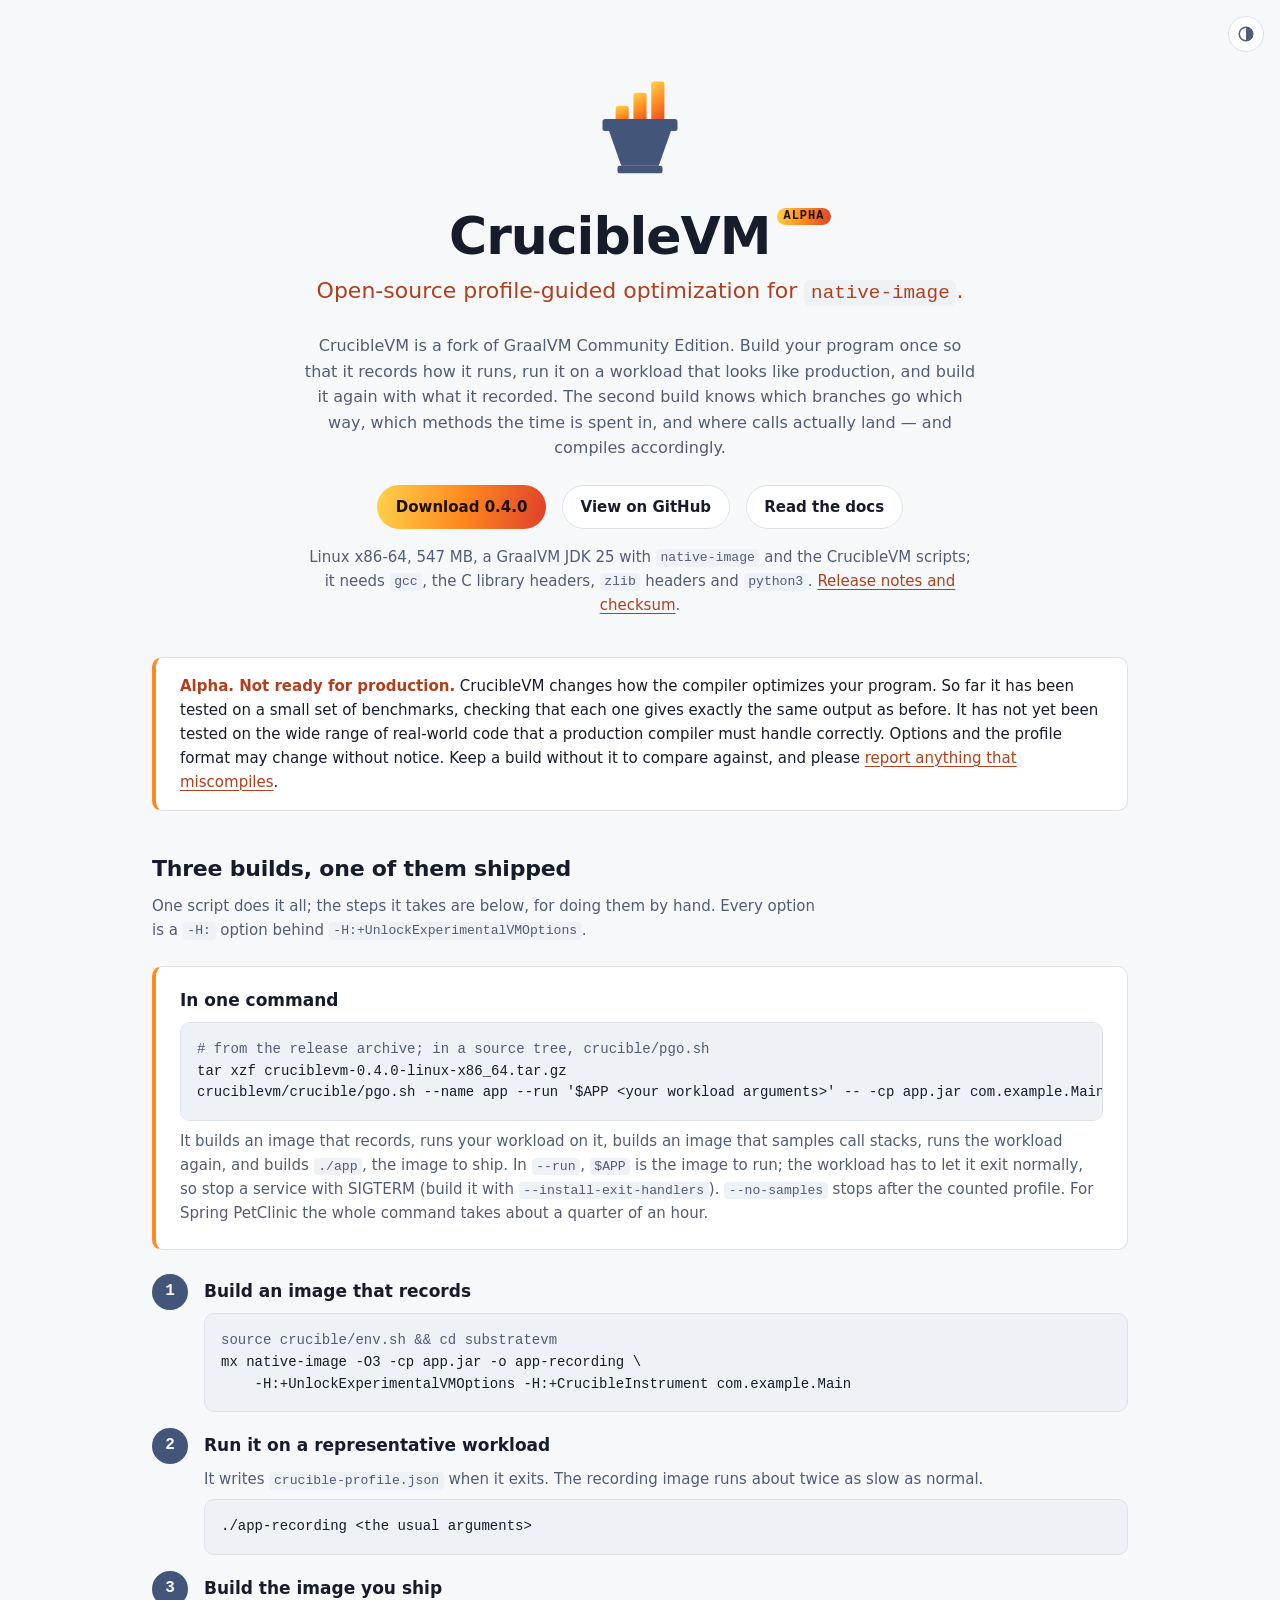
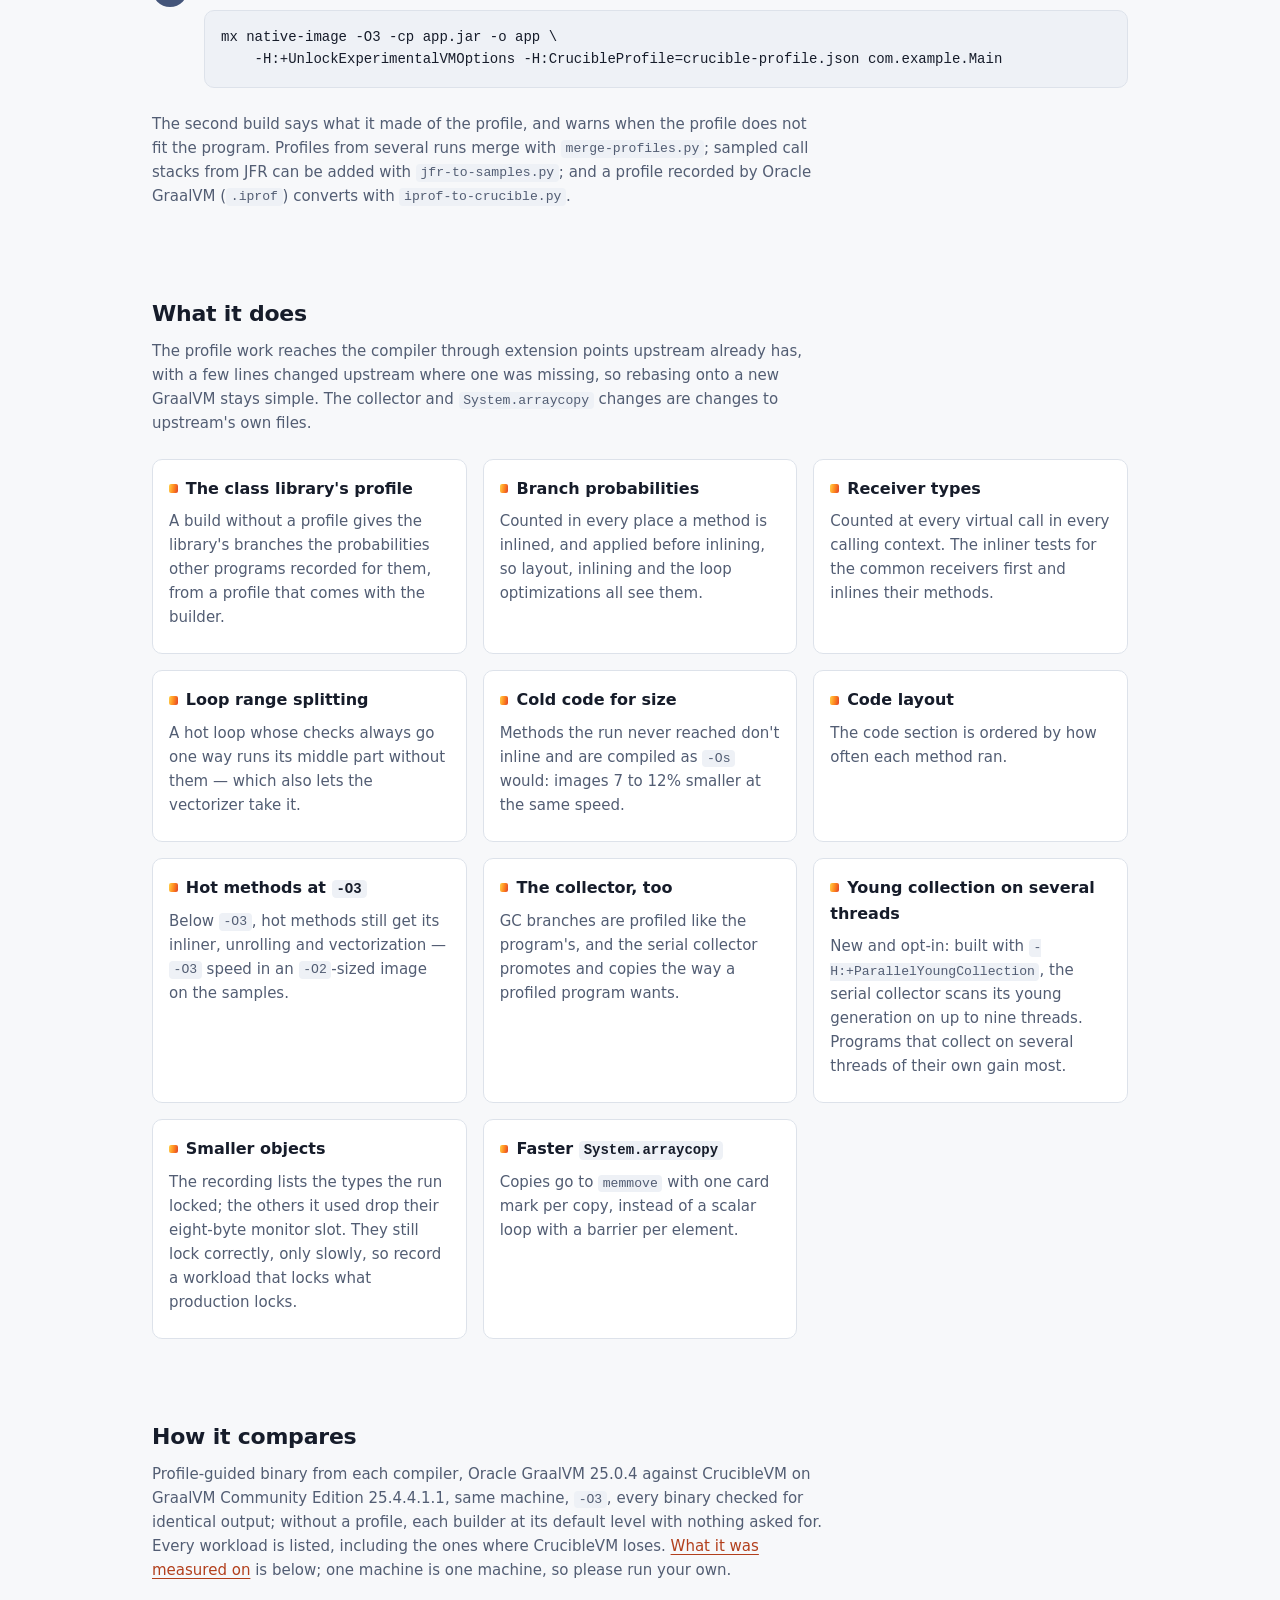
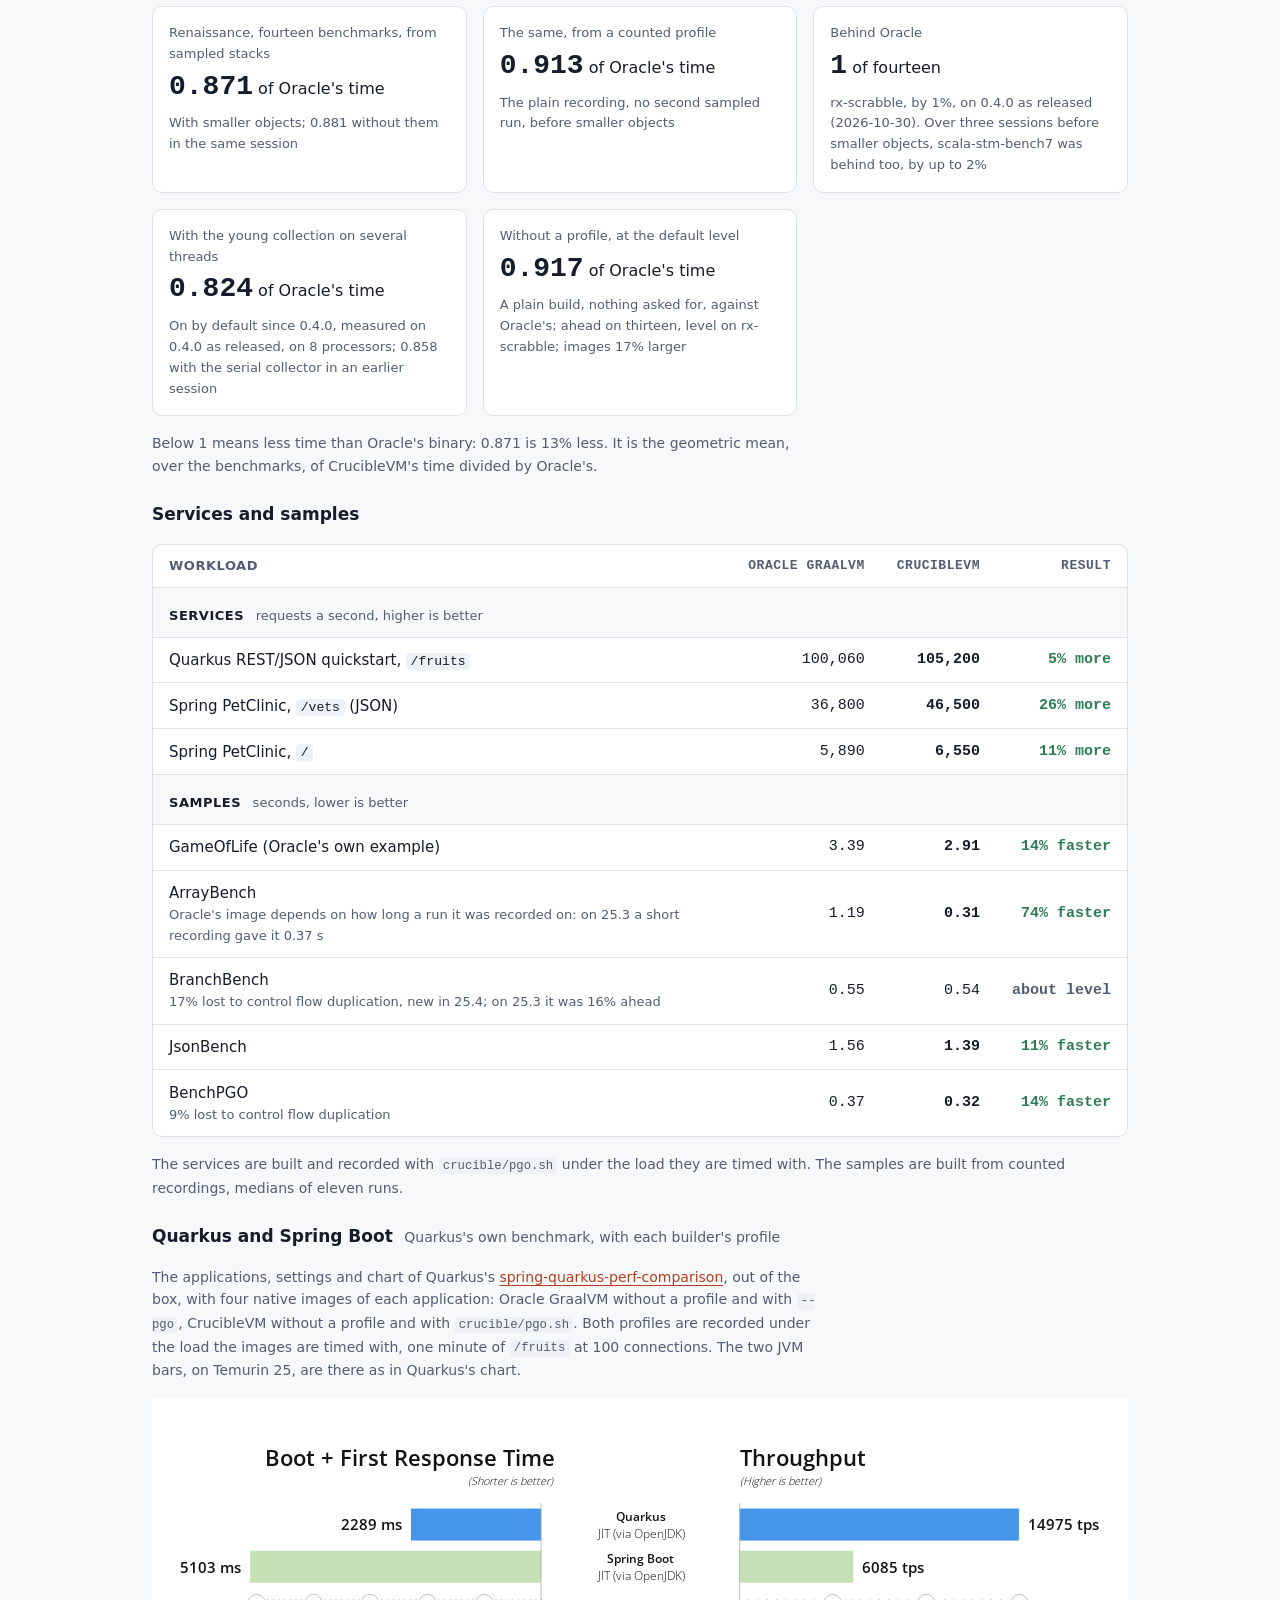
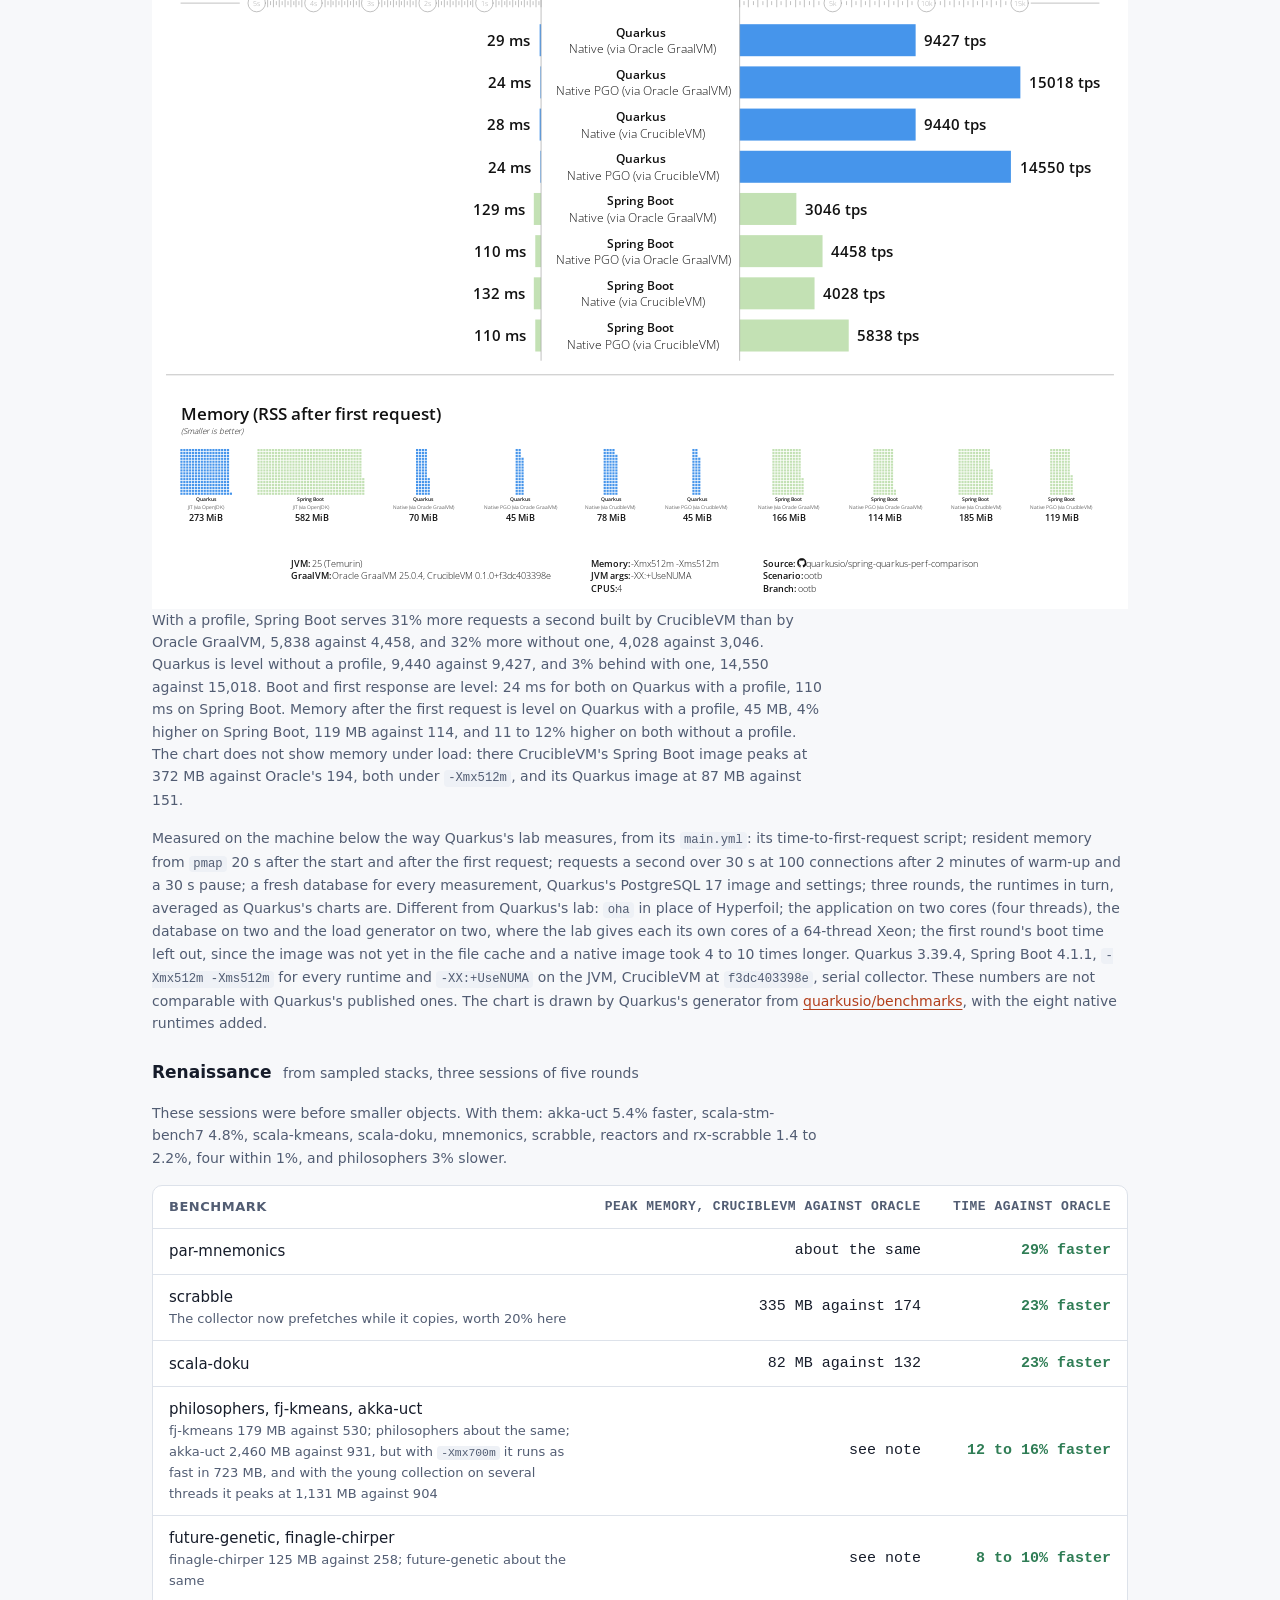
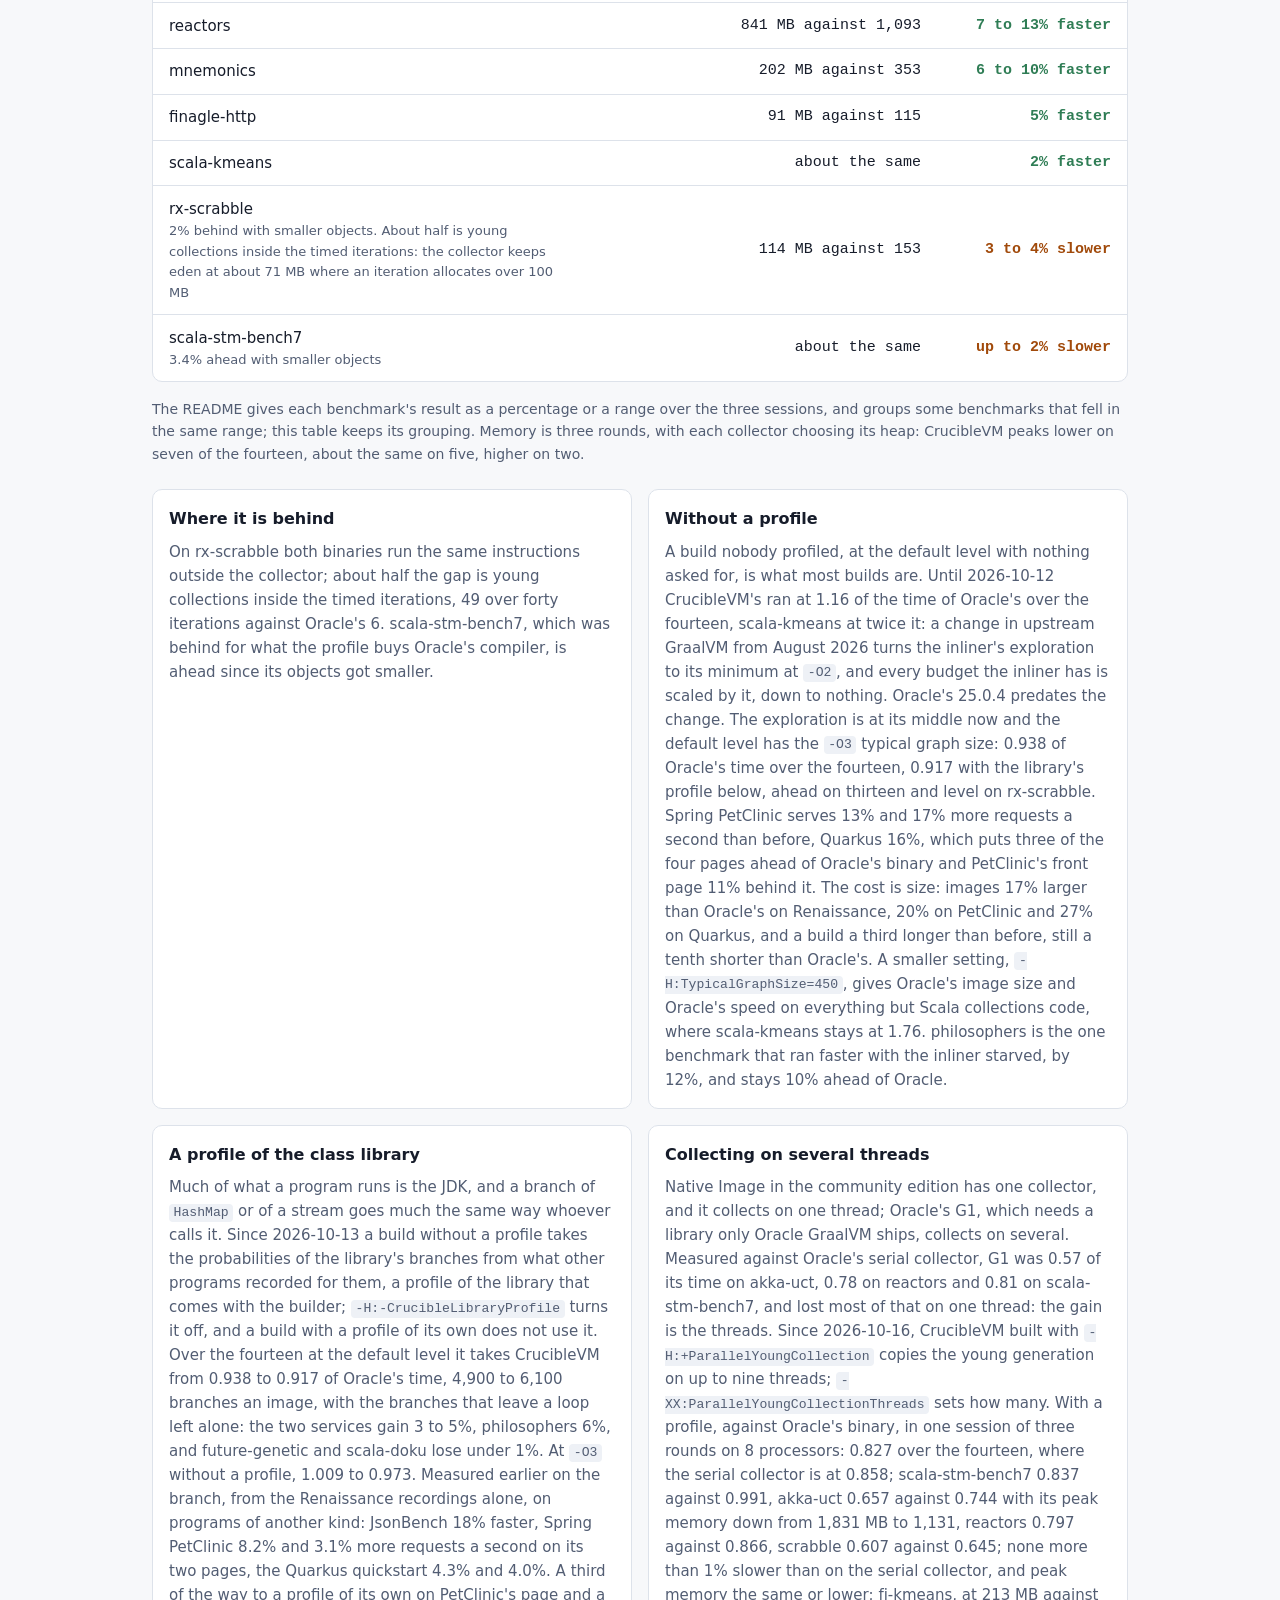
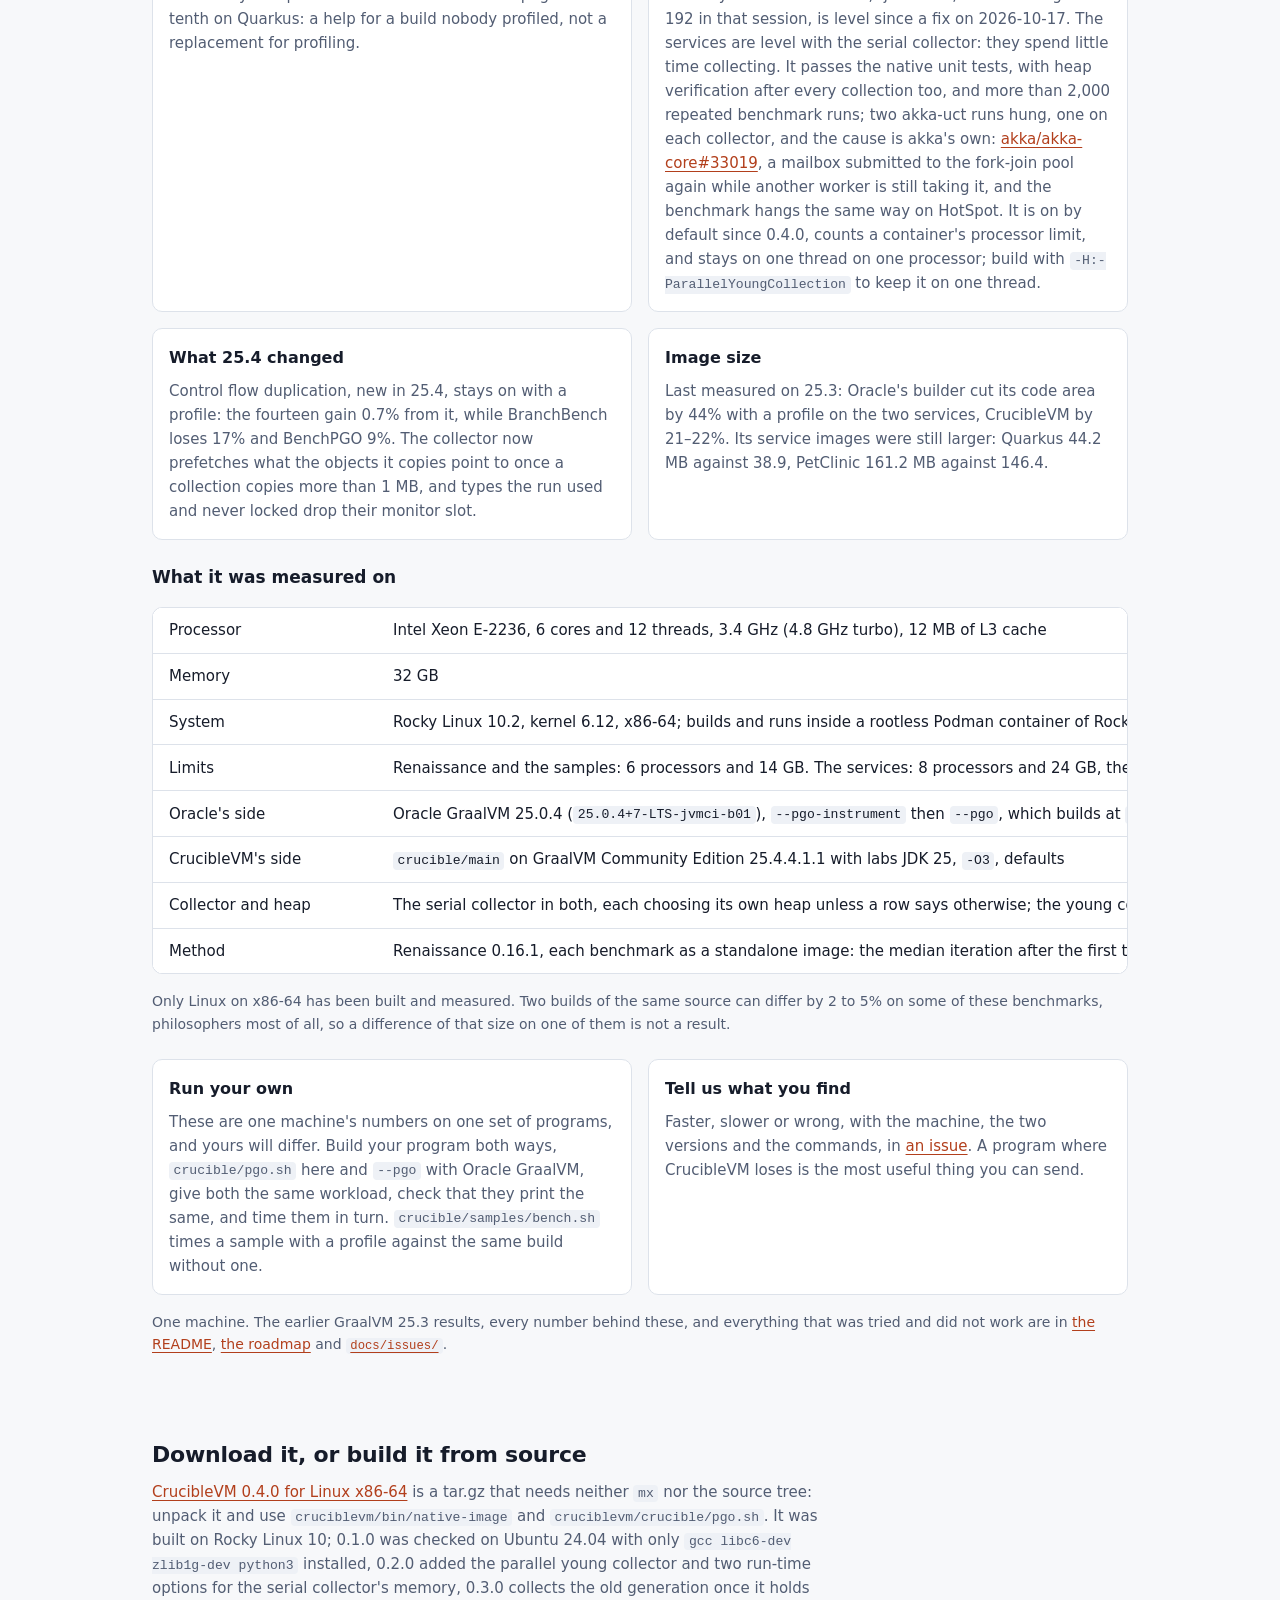
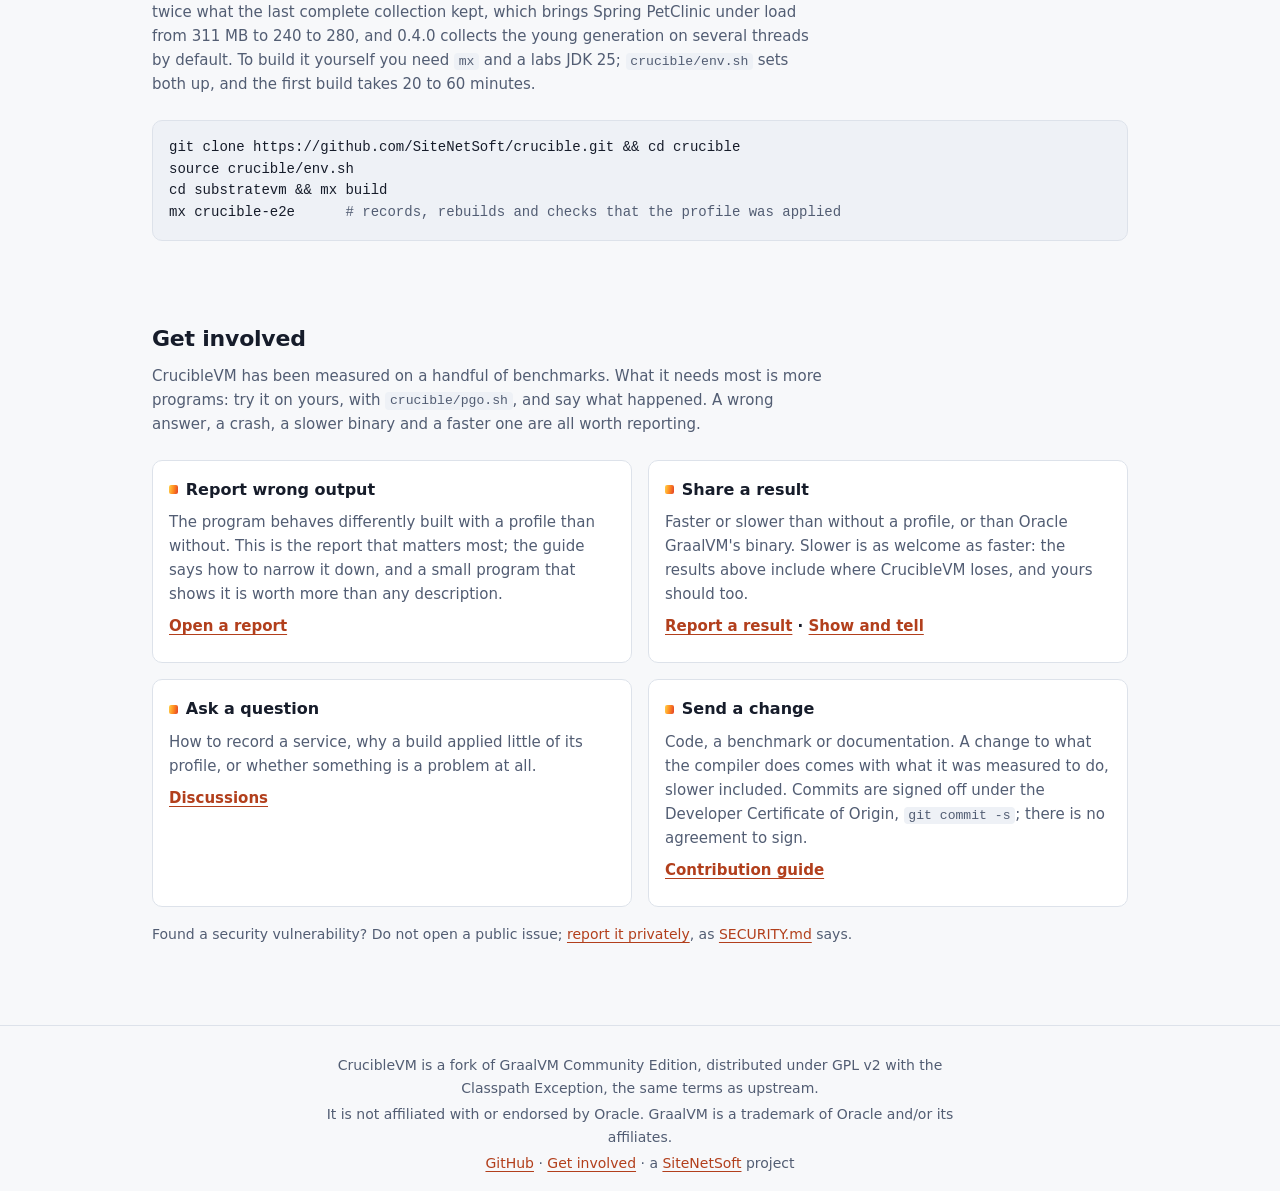
==== commit 83648572: "Point the download at 0.4.0, where the young generation is collected on several threads by default" ====
--- a/index.html
+++ b/index.html
@@ -64,11 +64,11 @@
 		<p class="hero-tagline">Open-source profile-guided optimization for <code>native-image</code>.</p>
 		<p class="hero-intro">CrucibleVM is a fork of GraalVM Community Edition. Build your program once so that it records how it runs, run it on a workload that looks like production, and build it again with what it recorded. The second build knows which branches go which way, which methods the time is spent in, and where calls actually land — and compiles accordingly.</p>
 		<p class="hero-links">
-			<a class="button button--primary" href="https://github.com/SiteNetSoft/crucible/releases/tag/v0.3.0">Download 0.3.0</a>
+			<a class="button button--primary" href="https://github.com/SiteNetSoft/crucible/releases/tag/v0.4.0">Download 0.4.0</a>
 			<a class="button" href="https://github.com/SiteNetSoft/crucible">View on GitHub</a>
 			<a class="button" href="https://github.com/SiteNetSoft/crucible/blob/crucible/main/crucible/README.md">Read the docs</a>
 		</p>
-		<p class="hero-note">Linux x86-64, 547 MB, a GraalVM JDK 25 with <code>native-image</code> and the CrucibleVM scripts; it needs <code>gcc</code>, the C library headers, <code>zlib</code> headers and <code>python3</code>. <a href="https://github.com/SiteNetSoft/crucible/releases/tag/v0.3.0">Release notes and checksum</a>.
+		<p class="hero-note">Linux x86-64, 547 MB, a GraalVM JDK 25 with <code>native-image</code> and the CrucibleVM scripts; it needs <code>gcc</code>, the C library headers, <code>zlib</code> headers and <code>python3</code>. <a href="https://github.com/SiteNetSoft/crucible/releases/tag/v0.4.0">Release notes and checksum</a>.
 		</p>
 	</header>
 	<aside class="notice" aria-label="Alpha notice">
@@ -83,7 +83,7 @@
 			<div class="quick-start">
 				<h3>In one command</h3>
 				<pre><code><span class="c"># from the release archive; in a source tree, crucible/pgo.sh</span>
-tar xzf cruciblevm-0.3.0-linux-x86_64.tar.gz
+tar xzf cruciblevm-0.4.0-linux-x86_64.tar.gz
 cruciblevm/crucible/pgo.sh --name app --run '$APP &lt;your workload arguments&gt;' -- -cp app.jar com.example.Main</code></pre>
 				<p>It builds an image that records, runs your workload on it, builds an image that samples call stacks, runs the workload again, and builds <code>./app</code>, the image to ship. In <code>--run</code>, <code>$APP</code> is the image to run; the workload has to let it exit normally, so stop a service with SIGTERM (build it with <code>--install-exit-handlers</code>). <code>--no-samples</code> stops after the counted profile. For Spring PetClinic the whole command takes about a quarter of an hour.</p>
 			</div>
@@ -185,12 +185,12 @@
 				<div>
 					<dt>Behind Oracle</dt>
 					<dd><strong>1</strong> of fourteen</dd>
-					<dd class="stat-note">rx-scrabble, by 2%, in one session. Over three sessions before smaller objects, scala-stm-bench7 was behind too, by up to 2%</dd>
+					<dd class="stat-note">rx-scrabble, by 1%, on 0.4.0 as released (2026-10-30). Over three sessions before smaller objects, scala-stm-bench7 was behind too, by up to 2%</dd>
 				</div>
 				<div>
 					<dt>With the young collection on several threads</dt>
-					<dd><strong>0.827</strong> of Oracle's time</dd>
-					<dd class="stat-note">Opt-in in 0.3.0, on by default in the source tree since 2026-10-29; 0.858 with the serial collector in the same session, on 8 processors</dd>
+					<dd><strong>0.824</strong> of Oracle's time</dd>
+					<dd class="stat-note">On by default since 0.4.0, measured on 0.4.0 as released, on 8 processors; 0.858 with the serial collector in an earlier session</dd>
 				</div>
 				<div>
 					<dt>Without a profile, at the default level</dt>
@@ -279,7 +279,7 @@
 				</div>
 				<div class="caveat">
 					<h3>Collecting on several threads</h3>
-					<p>Native Image in the community edition has one collector, and it collects on one thread; Oracle's G1, which needs a library only Oracle GraalVM ships, collects on several. Measured against Oracle's serial collector, G1 was 0.57 of its time on akka-uct, 0.78 on reactors and 0.81 on scala-stm-bench7, and lost most of that on one thread: the gain is the threads. Since 2026-10-16, CrucibleVM built with <code>-H:+ParallelYoungCollection</code> copies the young generation on up to nine threads; <code>-XX:ParallelYoungCollectionThreads</code> sets how many. With a profile, against Oracle's binary, in one session of three rounds on 8 processors: 0.827 over the fourteen, where the serial collector is at 0.858; scala-stm-bench7 0.837 against 0.991, akka-uct 0.657 against 0.744 with its peak memory down from 1,831 MB to 1,131, reactors 0.797 against 0.866, scrabble 0.607 against 0.645; none more than 1% slower than on the serial collector, and peak memory the same or lower; fj-kmeans, at 213 MB against 192 in that session, is level since a fix on 2026-10-17. The services are level with the serial collector: they spend little time collecting. It passes the native unit tests, with heap verification after every collection too, and more than 2,000 repeated benchmark runs; two akka-uct runs hung, one on each collector, and the cause is akka's own: <a href="https://github.com/akka/akka-core/issues/33019">akka/akka-core#33019</a>, a mailbox submitted to the fork-join pool again while another worker is still taking it, and the benchmark hangs the same way on HotSpot. It is off by default in 0.3.0, so build with the option to try it there; in the source tree it is on by default since 2026-10-29, counts a container's processor limit, and stays on one thread on one processor.</p>
+					<p>Native Image in the community edition has one collector, and it collects on one thread; Oracle's G1, which needs a library only Oracle GraalVM ships, collects on several. Measured against Oracle's serial collector, G1 was 0.57 of its time on akka-uct, 0.78 on reactors and 0.81 on scala-stm-bench7, and lost most of that on one thread: the gain is the threads. Since 2026-10-16, CrucibleVM built with <code>-H:+ParallelYoungCollection</code> copies the young generation on up to nine threads; <code>-XX:ParallelYoungCollectionThreads</code> sets how many. With a profile, against Oracle's binary, in one session of three rounds on 8 processors: 0.827 over the fourteen, where the serial collector is at 0.858; scala-stm-bench7 0.837 against 0.991, akka-uct 0.657 against 0.744 with its peak memory down from 1,831 MB to 1,131, reactors 0.797 against 0.866, scrabble 0.607 against 0.645; none more than 1% slower than on the serial collector, and peak memory the same or lower; fj-kmeans, at 213 MB against 192 in that session, is level since a fix on 2026-10-17. The services are level with the serial collector: they spend little time collecting. It passes the native unit tests, with heap verification after every collection too, and more than 2,000 repeated benchmark runs; two akka-uct runs hung, one on each collector, and the cause is akka's own: <a href="https://github.com/akka/akka-core/issues/33019">akka/akka-core#33019</a>, a mailbox submitted to the fork-join pool again while another worker is still taking it, and the benchmark hangs the same way on HotSpot. It is on by default since 0.4.0, counts a container's processor limit, and stays on one thread on one processor; build with <code>-H:-ParallelYoungCollection</code> to keep it on one thread.</p>
 				</div>
 				<div class="caveat">
 					<h3>What 25.4 changed</h3>
@@ -324,7 +324,7 @@
 
 		<section class="section" aria-labelledby="build-title">
 			<h2 class="section-title" id="build-title">Download it, or build it from source</h2>
-			<p class="section-note"><a href="https://github.com/SiteNetSoft/crucible/releases/download/v0.3.0/cruciblevm-0.3.0-linux-x86_64.tar.gz">CrucibleVM 0.3.0 for Linux x86-64</a> is a tar.gz that needs neither <code>mx</code> nor the source tree: unpack it and use <code>cruciblevm/bin/native-image</code> and <code>cruciblevm/crucible/pgo.sh</code>. It was built on Rocky Linux 10; 0.1.0 was checked on Ubuntu 24.04 with only <code>gcc libc6-dev zlib1g-dev python3</code> installed, 0.2.0 added the parallel young collector and two run-time options for the serial collector's memory, and 0.3.0 collects the old generation once it holds twice what the last complete collection kept, which brings Spring PetClinic under load from 311 MB to 240 to 280. To build it yourself you need <code>mx</code> and a labs JDK 25; <code>crucible/env.sh</code> sets both up, and the first build takes 20 to 60 minutes.</p>
+			<p class="section-note"><a href="https://github.com/SiteNetSoft/crucible/releases/download/v0.4.0/cruciblevm-0.4.0-linux-x86_64.tar.gz">CrucibleVM 0.4.0 for Linux x86-64</a> is a tar.gz that needs neither <code>mx</code> nor the source tree: unpack it and use <code>cruciblevm/bin/native-image</code> and <code>cruciblevm/crucible/pgo.sh</code>. It was built on Rocky Linux 10; 0.1.0 was checked on Ubuntu 24.04 with only <code>gcc libc6-dev zlib1g-dev python3</code> installed, 0.2.0 added the parallel young collector and two run-time options for the serial collector's memory, 0.3.0 collects the old generation once it holds twice what the last complete collection kept, which brings Spring PetClinic under load from 311 MB to 240 to 280, and 0.4.0 collects the young generation on several threads by default. To build it yourself you need <code>mx</code> and a labs JDK 25; <code>crucible/env.sh</code> sets both up, and the first build takes 20 to 60 minutes.</p>
 			<pre><code>git clone https://github.com/SiteNetSoft/crucible.git &amp;&amp; cd crucible
 source crucible/env.sh
 cd substratevm &amp;&amp; mx build
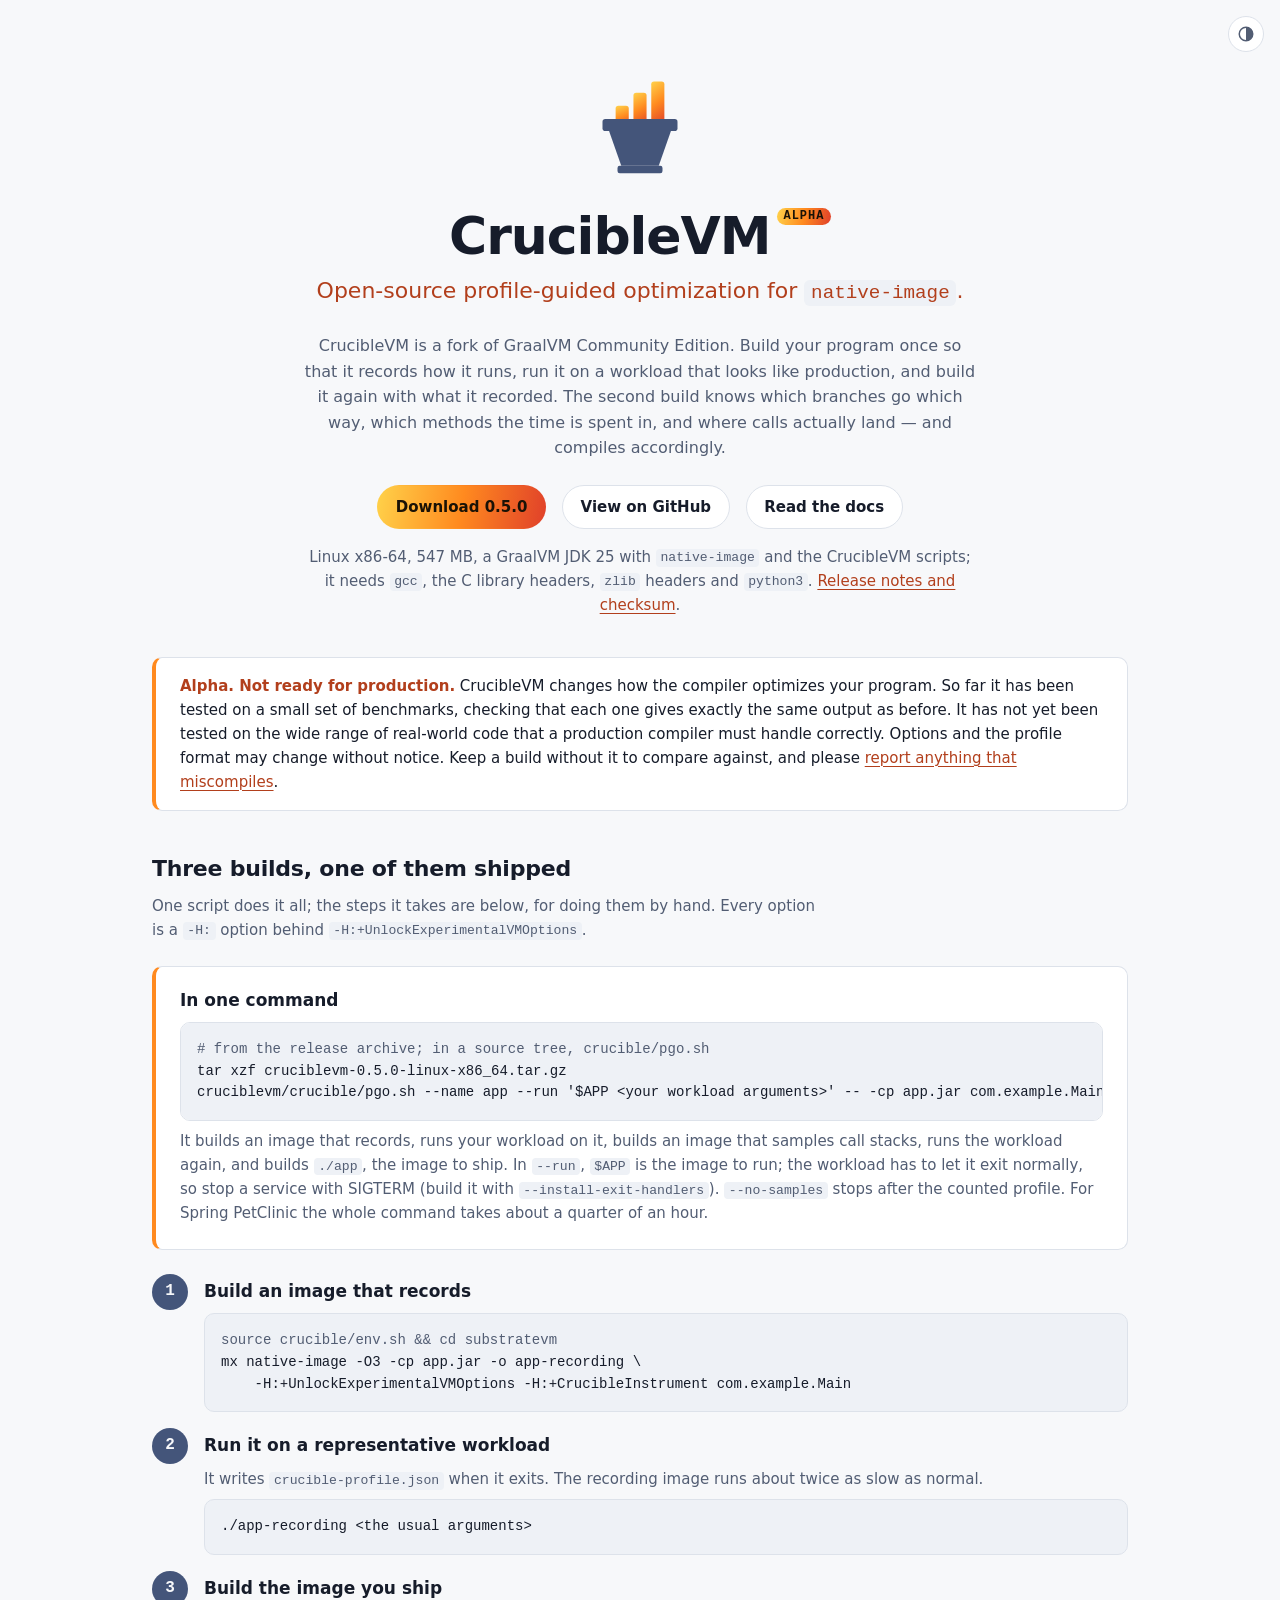
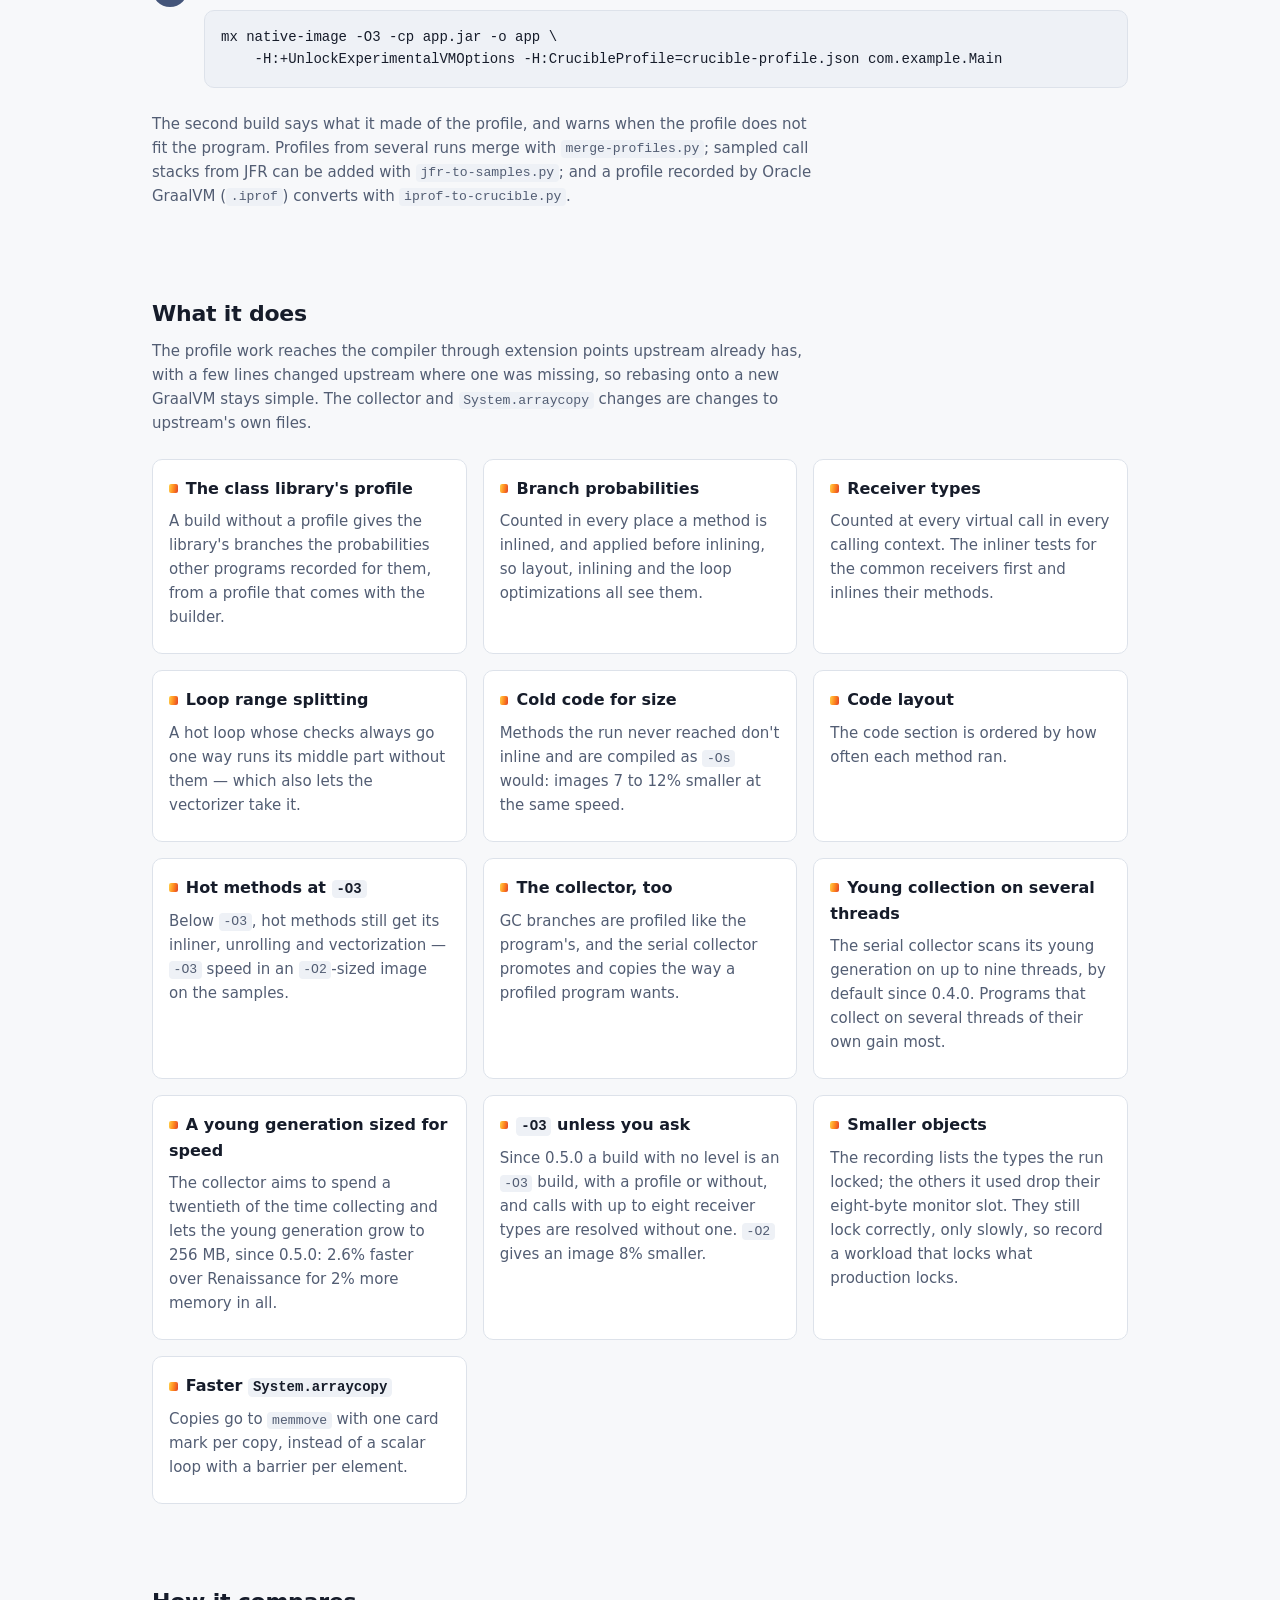
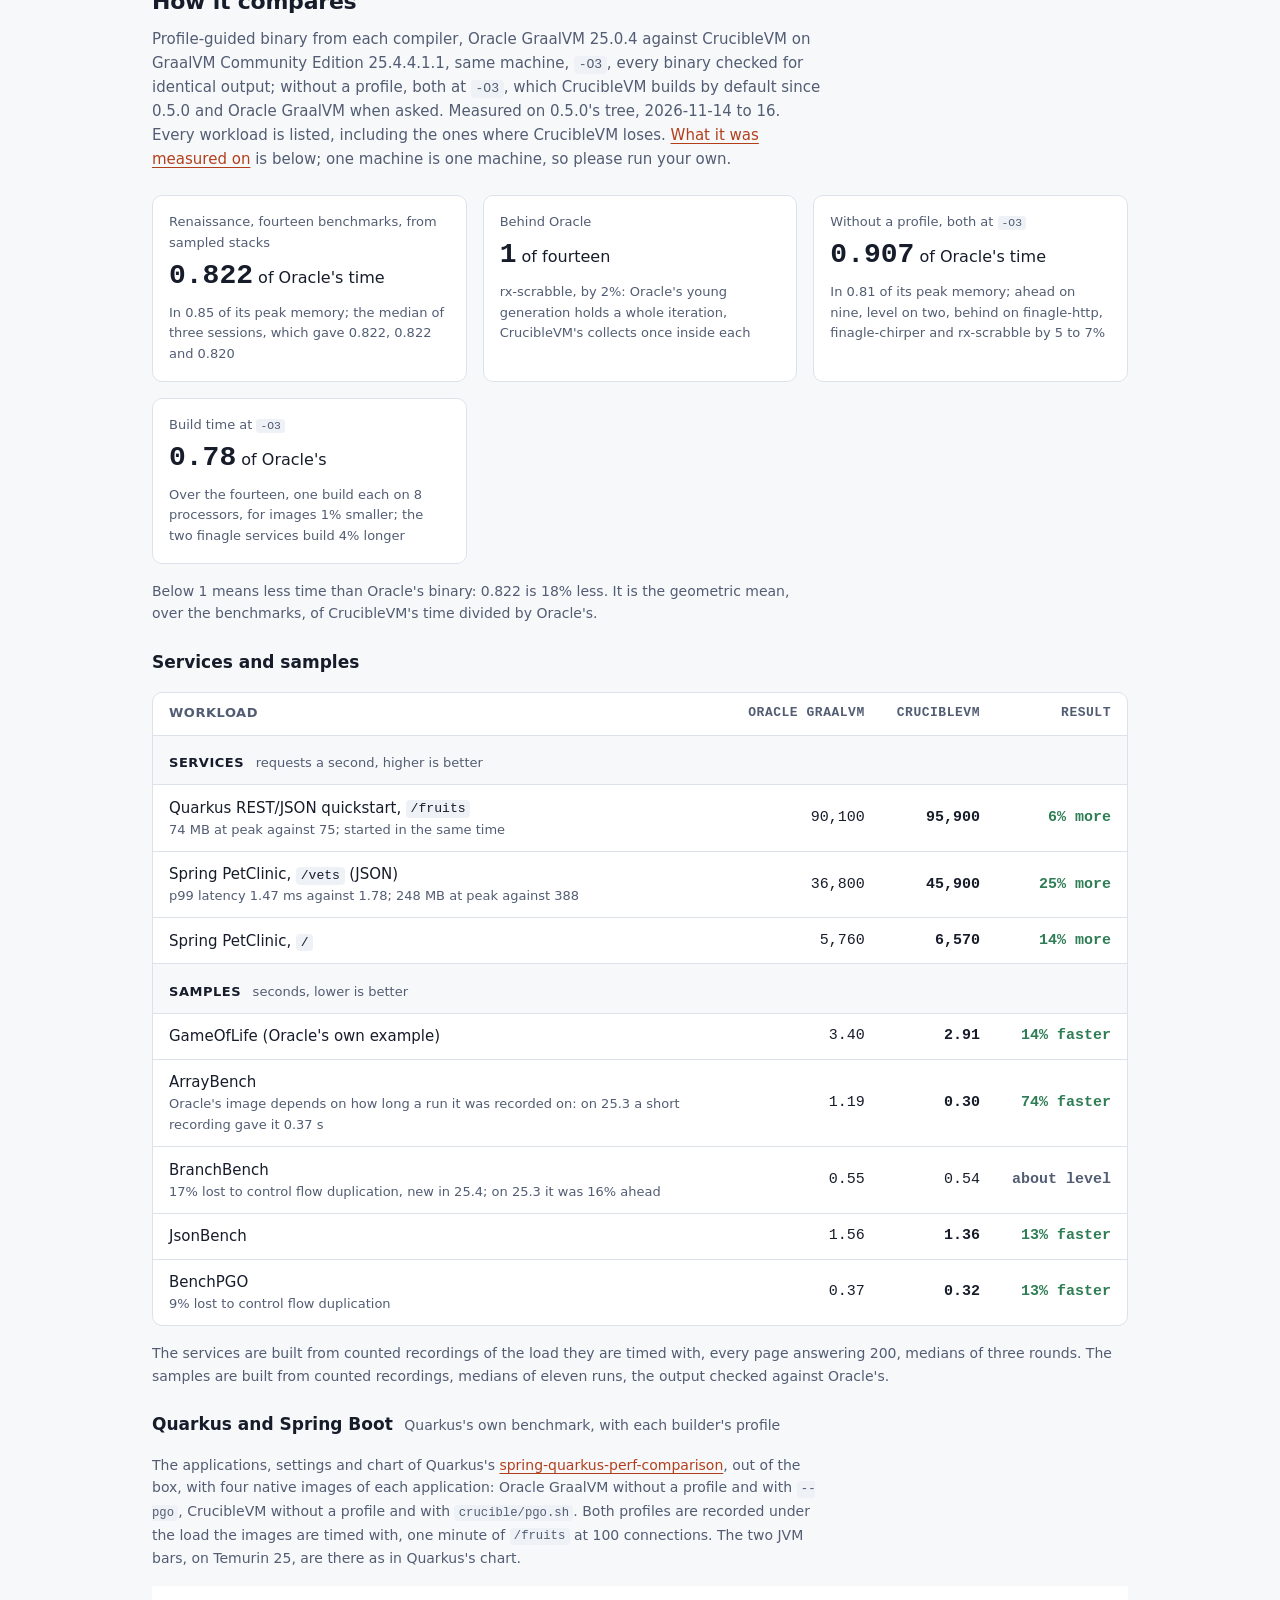
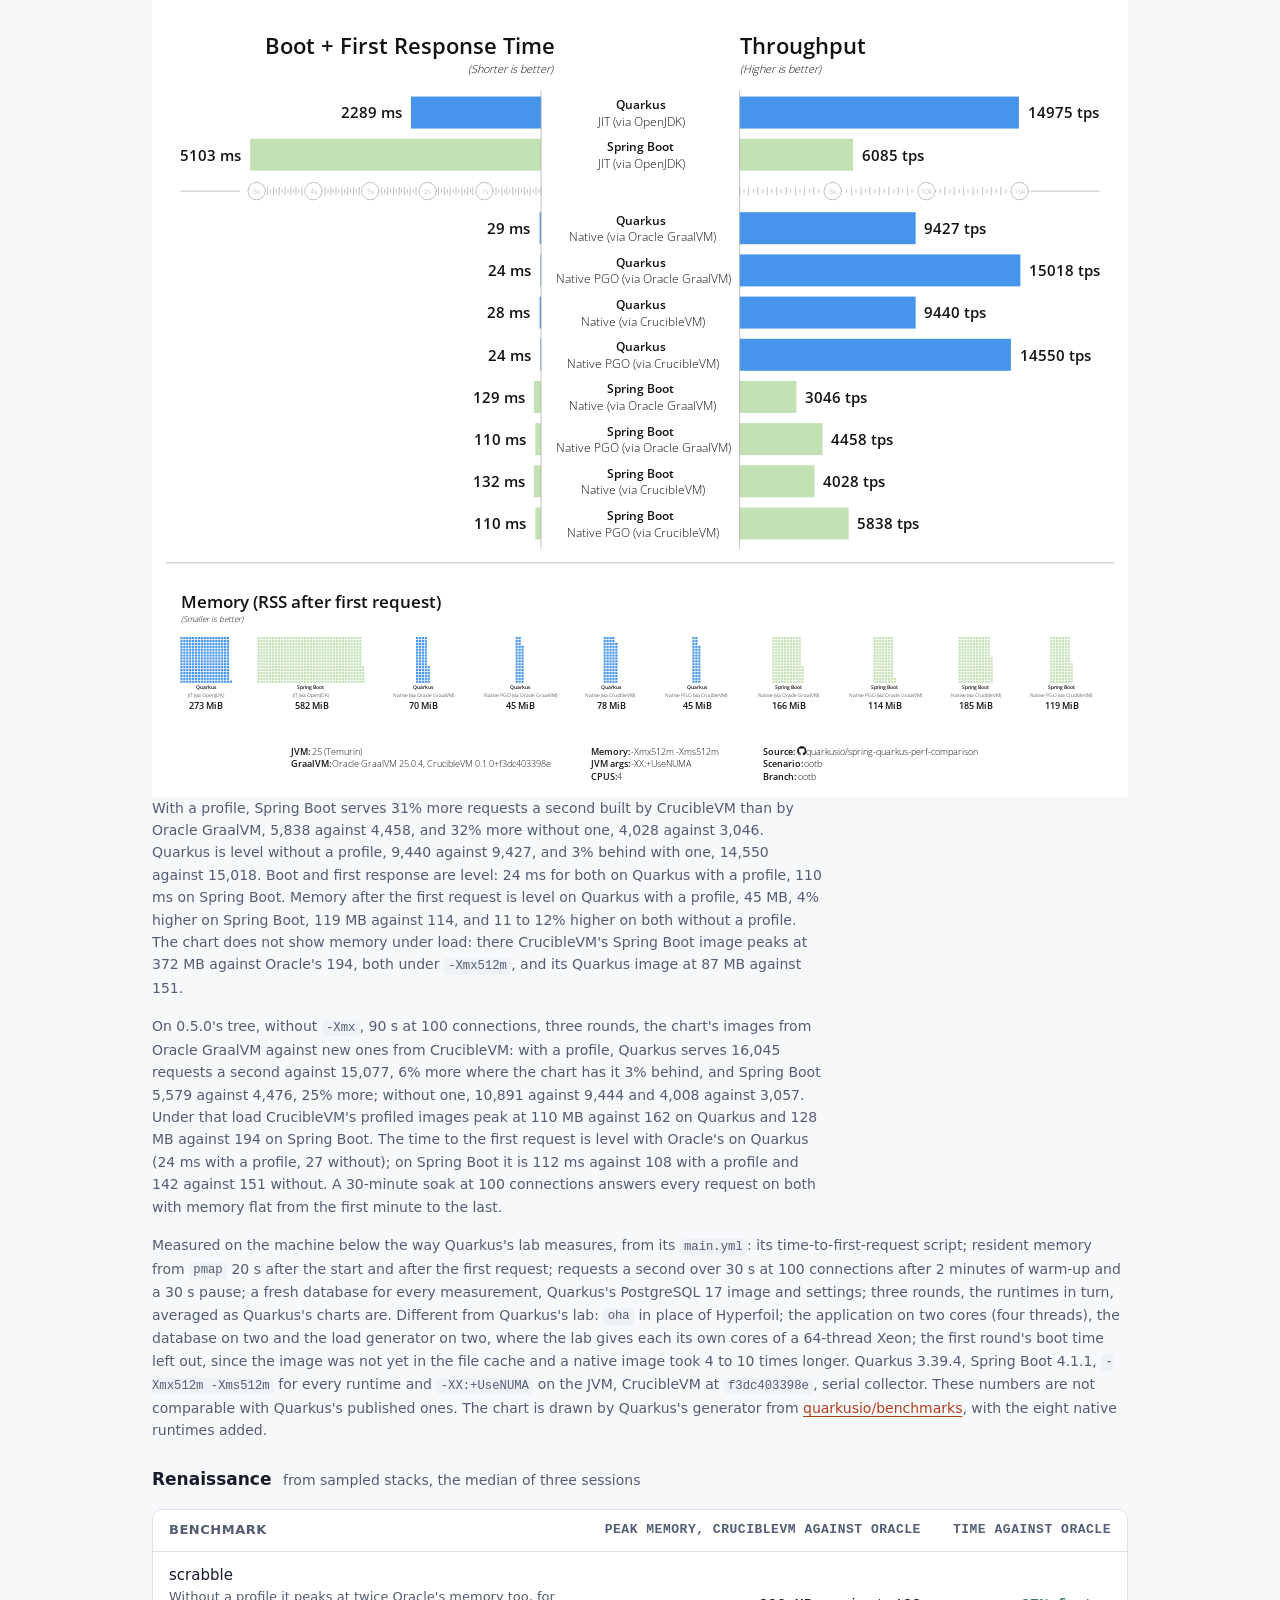
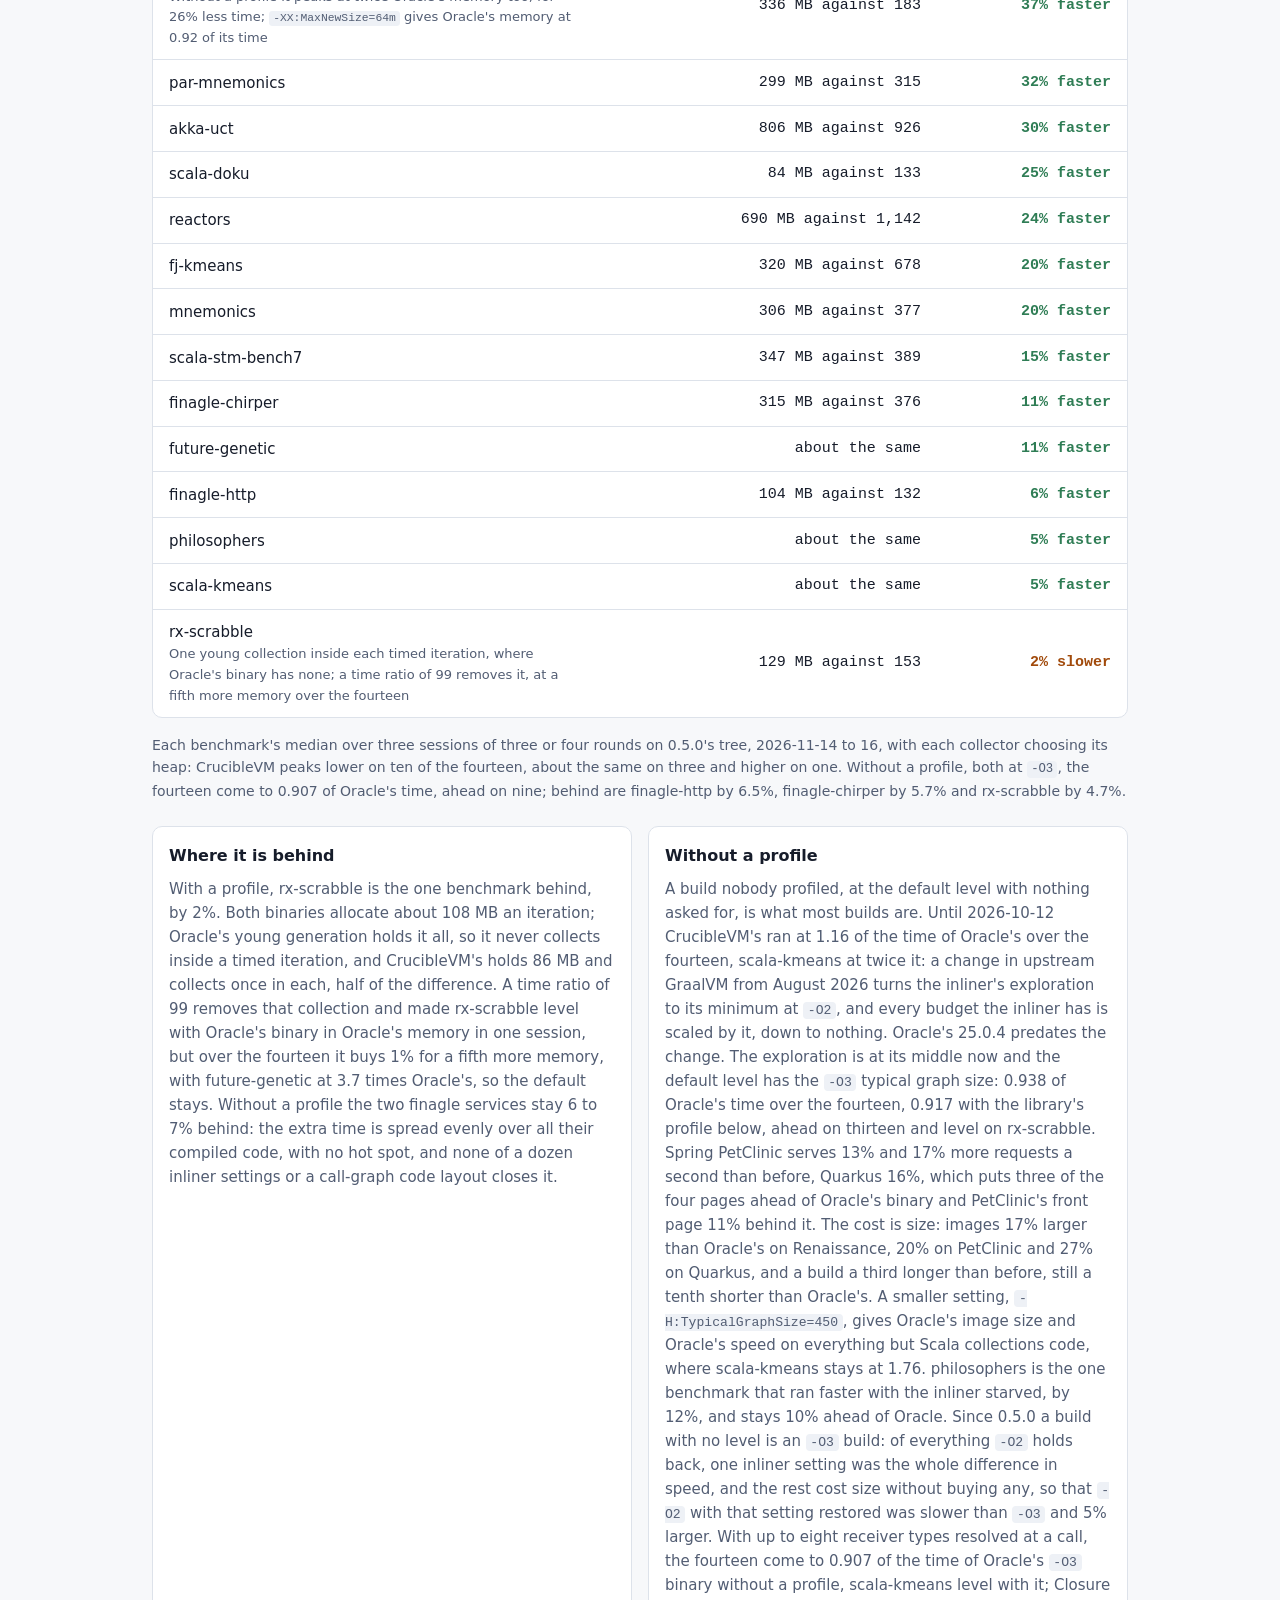
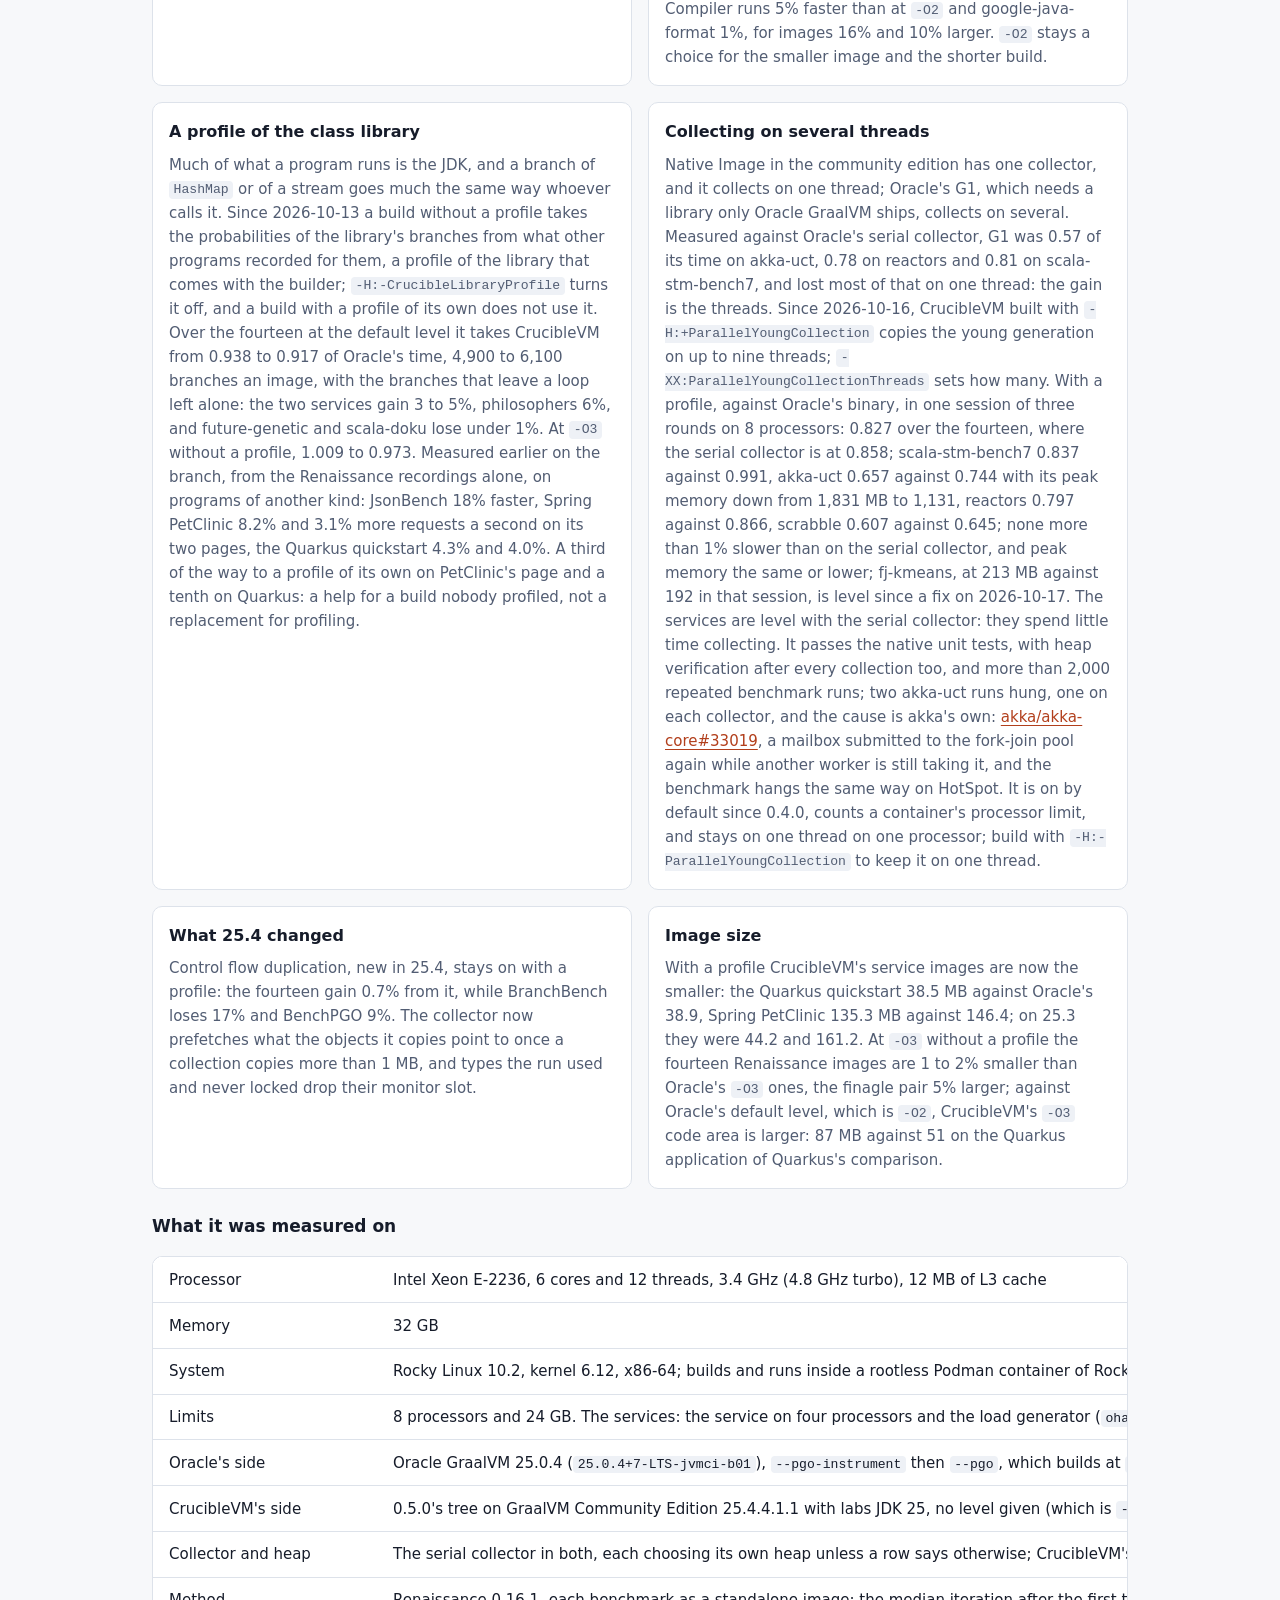
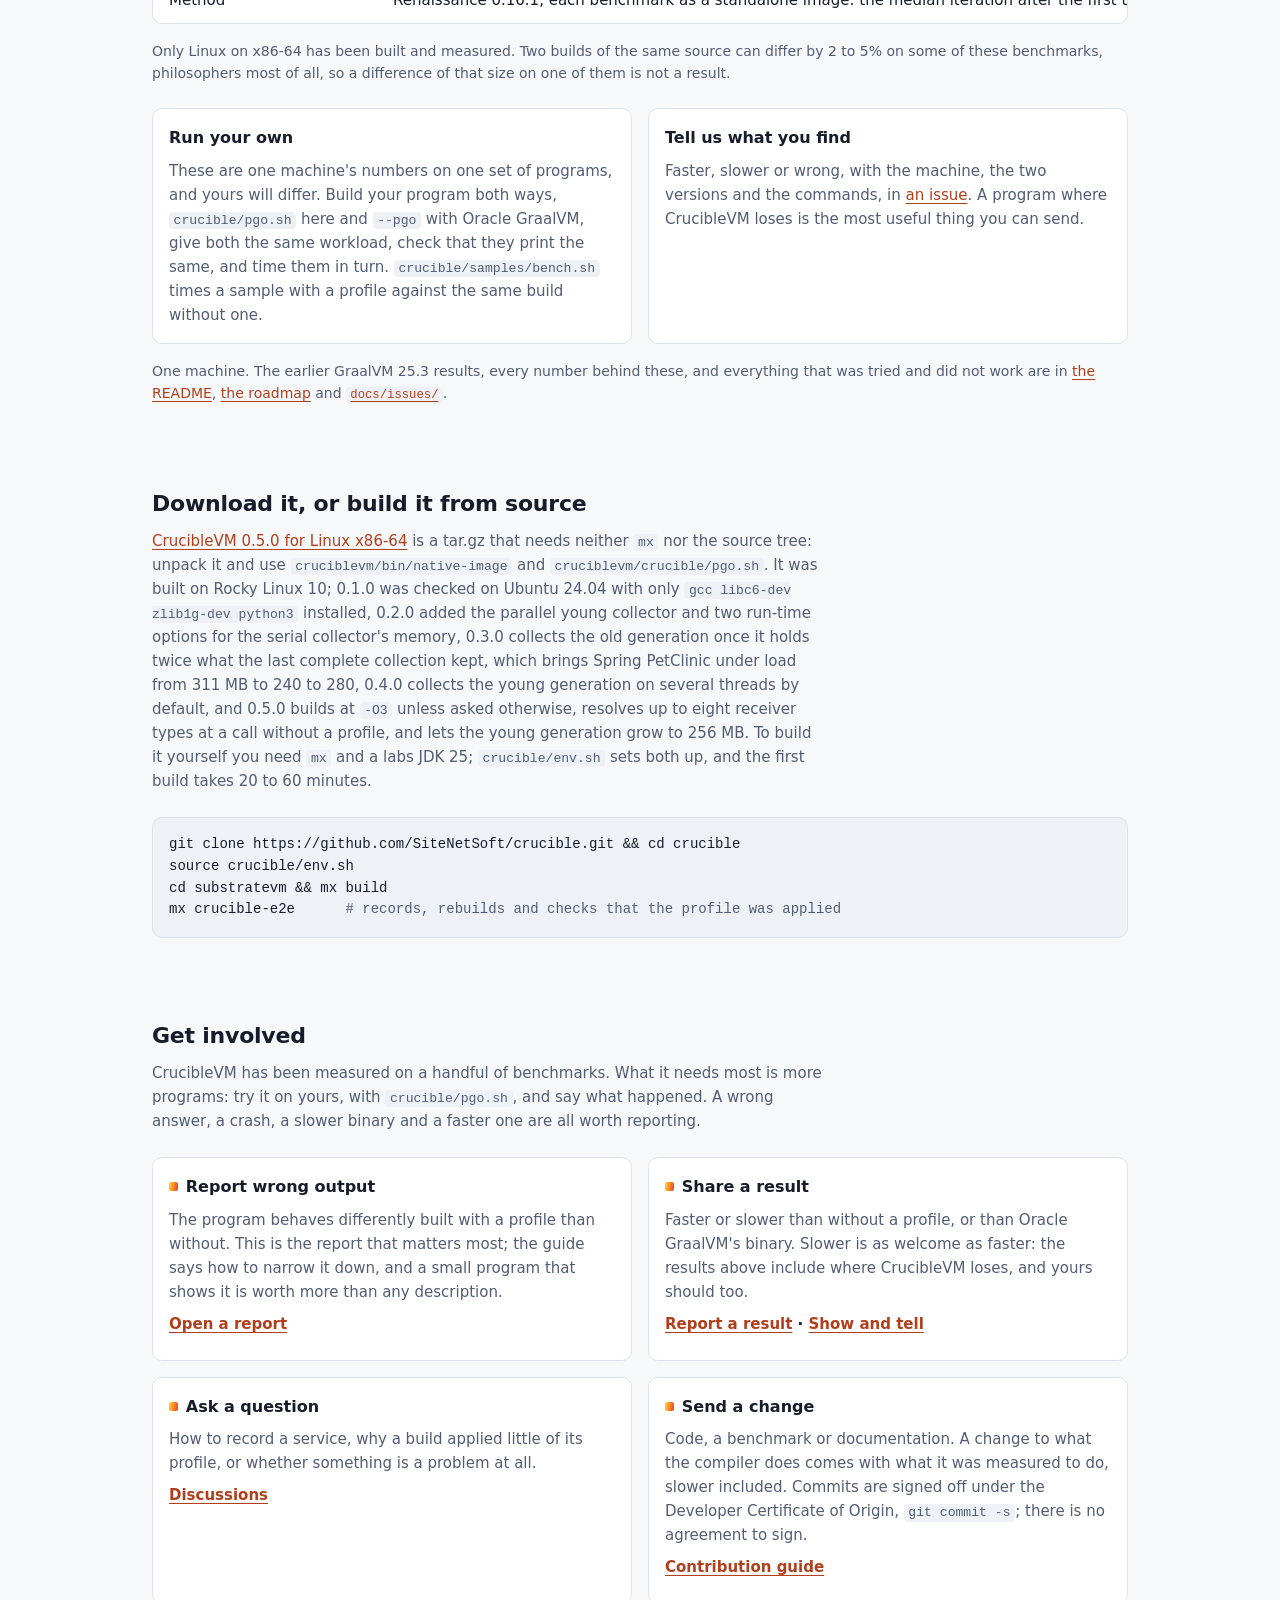
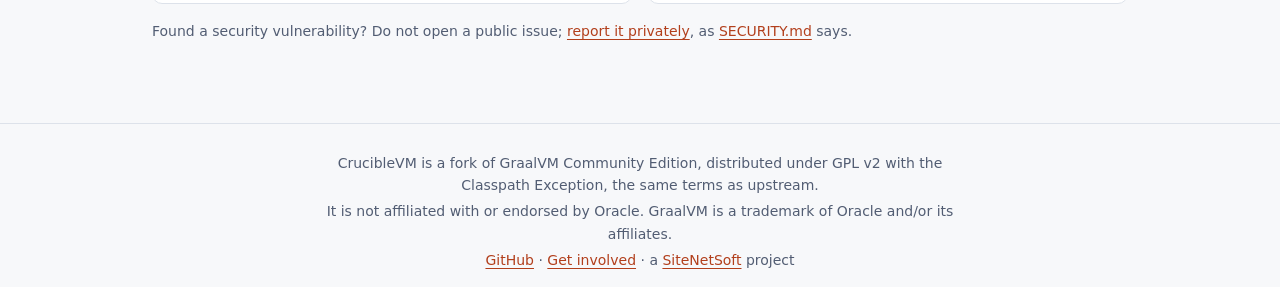
==== commit bf30e402: "Point the download at 0.5.0 and give the page its numbers: 0.82 of Oracle PGO's time over the fourte" ====
--- a/index.html
+++ b/index.html
@@ -64,11 +64,11 @@
 		<p class="hero-tagline">Open-source profile-guided optimization for <code>native-image</code>.</p>
 		<p class="hero-intro">CrucibleVM is a fork of GraalVM Community Edition. Build your program once so that it records how it runs, run it on a workload that looks like production, and build it again with what it recorded. The second build knows which branches go which way, which methods the time is spent in, and where calls actually land — and compiles accordingly.</p>
 		<p class="hero-links">
-			<a class="button button--primary" href="https://github.com/SiteNetSoft/crucible/releases/tag/v0.4.0">Download 0.4.0</a>
+			<a class="button button--primary" href="https://github.com/SiteNetSoft/crucible/releases/tag/v0.5.0">Download 0.5.0</a>
 			<a class="button" href="https://github.com/SiteNetSoft/crucible">View on GitHub</a>
 			<a class="button" href="https://github.com/SiteNetSoft/crucible/blob/crucible/main/crucible/README.md">Read the docs</a>
 		</p>
-		<p class="hero-note">Linux x86-64, 547 MB, a GraalVM JDK 25 with <code>native-image</code> and the CrucibleVM scripts; it needs <code>gcc</code>, the C library headers, <code>zlib</code> headers and <code>python3</code>. <a href="https://github.com/SiteNetSoft/crucible/releases/tag/v0.4.0">Release notes and checksum</a>.
+		<p class="hero-note">Linux x86-64, 547 MB, a GraalVM JDK 25 with <code>native-image</code> and the CrucibleVM scripts; it needs <code>gcc</code>, the C library headers, <code>zlib</code> headers and <code>python3</code>. <a href="https://github.com/SiteNetSoft/crucible/releases/tag/v0.5.0">Release notes and checksum</a>.
 		</p>
 	</header>
 	<aside class="notice" aria-label="Alpha notice">
@@ -83,7 +83,7 @@
 			<div class="quick-start">
 				<h3>In one command</h3>
 				<pre><code><span class="c"># from the release archive; in a source tree, crucible/pgo.sh</span>
-tar xzf cruciblevm-0.4.0-linux-x86_64.tar.gz
+tar xzf cruciblevm-0.5.0-linux-x86_64.tar.gz
 cruciblevm/crucible/pgo.sh --name app --run '$APP &lt;your workload arguments&gt;' -- -cp app.jar com.example.Main</code></pre>
 				<p>It builds an image that records, runs your workload on it, builds an image that samples call stacks, runs the workload again, and builds <code>./app</code>, the image to ship. In <code>--run</code>, <code>$APP</code> is the image to run; the workload has to let it exit normally, so stop a service with SIGTERM (build it with <code>--install-exit-handlers</code>). <code>--no-samples</code> stops after the counted profile. For Spring PetClinic the whole command takes about a quarter of an hour.</p>
 			</div>
@@ -154,7 +154,15 @@
 				</li>
 				<li class="card">
 					<h3 class="card-name">Young collection on several threads</h3>
-					<p class="card-desc">New and opt-in: built with <code>-H:+ParallelYoungCollection</code>, the serial collector scans its young generation on up to nine threads. Programs that collect on several threads of their own gain most.</p>
+					<p class="card-desc">The serial collector scans its young generation on up to nine threads, by default since 0.4.0. Programs that collect on several threads of their own gain most.</p>
+				</li>
+				<li class="card">
+					<h3 class="card-name">A young generation sized for speed</h3>
+					<p class="card-desc">The collector aims to spend a twentieth of the time collecting and lets the young generation grow to 256 MB, since 0.5.0: 2.6% faster over Renaissance for 2% more memory in all.</p>
+				</li>
+				<li class="card">
+					<h3 class="card-name"><code>-O3</code> unless you ask</h3>
+					<p class="card-desc">Since 0.5.0 a build with no level is an <code>-O3</code> build, with a profile or without, and calls with up to eight receiver types are resolved without one. <code>-O2</code> gives an image 8% smaller.</p>
 				</li>
 				<li class="card">
 					<h3 class="card-name">Smaller objects</h3>
@@ -169,36 +177,31 @@
 
 		<section class="section" aria-labelledby="compare-title">
 			<h2 class="section-title" id="compare-title">How it compares</h2>
-			<p class="section-note">Profile-guided binary from each compiler, Oracle GraalVM 25.0.4 against CrucibleVM on GraalVM Community Edition 25.4.4.1.1, same machine, <code>-O3</code>, every binary checked for identical output; without a profile, each builder at its default level with nothing asked for. Every workload is listed, including the ones where CrucibleVM loses. <a href="#tested-title">What it was measured on</a> is below; one machine is one machine, so please run your own.</p>
+			<p class="section-note">Profile-guided binary from each compiler, Oracle GraalVM 25.0.4 against CrucibleVM on GraalVM Community Edition 25.4.4.1.1, same machine, <code>-O3</code>, every binary checked for identical output; without a profile, both at <code>-O3</code>, which CrucibleVM builds by default since 0.5.0 and Oracle GraalVM when asked. Measured on 0.5.0's tree, 2026-11-14 to 16. Every workload is listed, including the ones where CrucibleVM loses. <a href="#tested-title">What it was measured on</a> is below; one machine is one machine, so please run your own.</p>
 
 			<dl class="stats">
 				<div>
 					<dt>Renaissance, fourteen benchmarks, from sampled stacks</dt>
-					<dd><strong>0.871</strong> of Oracle's time</dd>
-					<dd class="stat-note">With smaller objects; 0.881 without them in the same session</dd>
-				</div>
-				<div>
-					<dt>The same, from a counted profile</dt>
-					<dd><strong>0.913</strong> of Oracle's time</dd>
-					<dd class="stat-note">The plain recording, no second sampled run, before smaller objects</dd>
+					<dd><strong>0.822</strong> of Oracle's time</dd>
+					<dd class="stat-note">In 0.85 of its peak memory; the median of three sessions, which gave 0.822, 0.822 and 0.820</dd>
 				</div>
 				<div>
 					<dt>Behind Oracle</dt>
 					<dd><strong>1</strong> of fourteen</dd>
-					<dd class="stat-note">rx-scrabble, by 1%, on 0.4.0 as released (2026-10-30). Over three sessions before smaller objects, scala-stm-bench7 was behind too, by up to 2%</dd>
+					<dd class="stat-note">rx-scrabble, by 2%: Oracle's young generation holds a whole iteration, CrucibleVM's collects once inside each</dd>
 				</div>
 				<div>
-					<dt>With the young collection on several threads</dt>
-					<dd><strong>0.824</strong> of Oracle's time</dd>
-					<dd class="stat-note">On by default since 0.4.0, measured on 0.4.0 as released, on 8 processors; 0.858 with the serial collector in an earlier session</dd>
+					<dt>Without a profile, both at <code>-O3</code></dt>
+					<dd><strong>0.907</strong> of Oracle's time</dd>
+					<dd class="stat-note">In 0.81 of its peak memory; ahead on nine, level on two, behind on finagle-http, finagle-chirper and rx-scrabble by 5 to 7%</dd>
 				</div>
 				<div>
-					<dt>Without a profile, at the default level</dt>
-					<dd><strong>0.917</strong> of Oracle's time</dd>
-					<dd class="stat-note">A plain build, nothing asked for, against Oracle's; ahead on thirteen, level on rx-scrabble; images 17% larger</dd>
+					<dt>Build time at <code>-O3</code></dt>
+					<dd><strong>0.78</strong> of Oracle's</dd>
+					<dd class="stat-note">Over the fourteen, one build each on 8 processors, for images 1% smaller; the two finagle services build 4% longer</dd>
 				</div>
 			</dl>
-			<p class="how-to-read">Below 1 means less time than Oracle's binary: 0.871 is 13% less. It is the geometric mean, over the benchmarks, of CrucibleVM's time divided by Oracle's.</p>
+			<p class="how-to-read">Below 1 means less time than Oracle's binary: 0.822 is 18% less. It is the geometric mean, over the benchmarks, of CrucibleVM's time divided by Oracle's.</p>
 
 			<h3 class="sub-title">Services and samples</h3>
 			<div class="table-wrap">
@@ -213,19 +216,19 @@
 					</thead>
 					<tbody>
 						<tr class="group"><th scope="rowgroup" colspan="4">Services <span>requests a second, higher is better</span></th></tr>
-						<tr data-result="ahead"><td>Quarkus REST/JSON quickstart, <code>/fruits</code></td><td class="num">100,060</td><td class="num win">105,200</td><td class="num result">5% more</td></tr>
-						<tr data-result="ahead"><td>Spring PetClinic, <code>/vets</code> (JSON)</td><td class="num">36,800</td><td class="num win">46,500</td><td class="num result">26% more</td></tr>
-						<tr data-result="ahead"><td>Spring PetClinic, <code>/</code></td><td class="num">5,890</td><td class="num win">6,550</td><td class="num result">11% more</td></tr>
+						<tr data-result="ahead"><td>Quarkus REST/JSON quickstart, <code>/fruits</code><span class="row-note">74 MB at peak against 75; started in the same time</span></td><td class="num">90,100</td><td class="num win">95,900</td><td class="num result">6% more</td></tr>
+						<tr data-result="ahead"><td>Spring PetClinic, <code>/vets</code> (JSON)<span class="row-note">p99 latency 1.47 ms against 1.78; 248 MB at peak against 388</span></td><td class="num">36,800</td><td class="num win">45,900</td><td class="num result">25% more</td></tr>
+						<tr data-result="ahead"><td>Spring PetClinic, <code>/</code></td><td class="num">5,760</td><td class="num win">6,570</td><td class="num result">14% more</td></tr>
 						<tr class="group"><th scope="rowgroup" colspan="4">Samples <span>seconds, lower is better</span></th></tr>
-						<tr data-result="ahead"><td>GameOfLife (Oracle's own example)</td><td class="num">3.39</td><td class="num win">2.91</td><td class="num result">14% faster</td></tr>
-						<tr data-result="ahead"><td>ArrayBench<span class="row-note">Oracle's image depends on how long a run it was recorded on: on 25.3 a short recording gave it 0.37 s</span></td><td class="num">1.19</td><td class="num win">0.31</td><td class="num result">74% faster</td></tr>
+						<tr data-result="ahead"><td>GameOfLife (Oracle's own example)</td><td class="num">3.40</td><td class="num win">2.91</td><td class="num result">14% faster</td></tr>
+						<tr data-result="ahead"><td>ArrayBench<span class="row-note">Oracle's image depends on how long a run it was recorded on: on 25.3 a short recording gave it 0.37 s</span></td><td class="num">1.19</td><td class="num win">0.30</td><td class="num result">74% faster</td></tr>
 						<tr data-result="level"><td>BranchBench<span class="row-note">17% lost to control flow duplication, new in 25.4; on 25.3 it was 16% ahead</span></td><td class="num">0.55</td><td class="num">0.54</td><td class="num result">about level</td></tr>
-						<tr data-result="ahead"><td>JsonBench</td><td class="num">1.56</td><td class="num win">1.39</td><td class="num result">11% faster</td></tr>
-						<tr data-result="ahead"><td>BenchPGO<span class="row-note">9% lost to control flow duplication</span></td><td class="num">0.37</td><td class="num win">0.32</td><td class="num result">14% faster</td></tr>
+						<tr data-result="ahead"><td>JsonBench</td><td class="num">1.56</td><td class="num win">1.36</td><td class="num result">13% faster</td></tr>
+						<tr data-result="ahead"><td>BenchPGO<span class="row-note">9% lost to control flow duplication</span></td><td class="num">0.37</td><td class="num win">0.32</td><td class="num result">13% faster</td></tr>
 					</tbody>
 				</table>
 			</div>
-			<p class="fine-print">The services are built and recorded with <code>crucible/pgo.sh</code> under the load they are timed with. The samples are built from counted recordings, medians of eleven runs.</p>
+			<p class="fine-print">The services are built from counted recordings of the load they are timed with, every page answering 200, medians of three rounds. The samples are built from counted recordings, medians of eleven runs, the output checked against Oracle's.</p>
 
 			<h3 class="sub-title" id="quarkus-spring-title">Quarkus and Spring Boot <span>Quarkus's own benchmark, with each builder's profile</span></h3>
 			<p class="how-to-read">The applications, settings and chart of Quarkus's <a href="https://github.com/quarkusio/spring-quarkus-perf-comparison">spring-quarkus-perf-comparison</a>, out of the box, with four native images of each application: Oracle GraalVM without a profile and with <code>--pgo</code>, CrucibleVM without a profile and with <code>crucible/pgo.sh</code>. Both profiles are recorded under the load the images are timed with, one minute of <code>/fruits</code> at 100 connections. The two JVM bars, on Temurin 25, are there as in Quarkus's chart.</p>
@@ -234,10 +237,10 @@
 				<a class="chart-dark" href="assets/charts/quarkus-spring-dark.svg" title="Open the full-size chart"><img src="assets/charts/quarkus-spring-dark.svg" alt="" width="1342" height="1115" loading="lazy"></a>
 			</figure>
 			<p class="how-to-read">With a profile, Spring Boot serves 31% more requests a second built by CrucibleVM than by Oracle GraalVM, 5,838 against 4,458, and 32% more without one, 4,028 against 3,046. Quarkus is level without a profile, 9,440 against 9,427, and 3% behind with one, 14,550 against 15,018. Boot and first response are level: 24 ms for both on Quarkus with a profile, 110 ms on Spring Boot. Memory after the first request is level on Quarkus with a profile, 45 MB, 4% higher on Spring Boot, 119 MB against 114, and 11 to 12% higher on both without a profile. The chart does not show memory under load: there CrucibleVM's Spring Boot image peaks at 372 MB against Oracle's 194, both under <code>-Xmx512m</code>, and its Quarkus image at 87 MB against 151.</p>
+			<p class="how-to-read">On 0.5.0's tree, without <code>-Xmx</code>, 90 s at 100 connections, three rounds, the chart's images from Oracle GraalVM against new ones from CrucibleVM: with a profile, Quarkus serves 16,045 requests a second against 15,077, 6% more where the chart has it 3% behind, and Spring Boot 5,579 against 4,476, 25% more; without one, 10,891 against 9,444 and 4,008 against 3,057. Under that load CrucibleVM's profiled images peak at 110 MB against 162 on Quarkus and 128 MB against 194 on Spring Boot. The time to the first request is level with Oracle's on Quarkus (24 ms with a profile, 27 without); on Spring Boot it is 112 ms against 108 with a profile and 142 against 151 without. A 30-minute soak at 100 connections answers every request on both with memory flat from the first minute to the last.</p>
 			<p class="fine-print">Measured on the machine below the way Quarkus's lab measures, from its <code>main.yml</code>: its time-to-first-request script; resident memory from <code>pmap</code> 20 s after the start and after the first request; requests a second over 30 s at 100 connections after 2 minutes of warm-up and a 30 s pause; a fresh database for every measurement, Quarkus's PostgreSQL 17 image and settings; three rounds, the runtimes in turn, averaged as Quarkus's charts are. Different from Quarkus's lab: <code>oha</code> in place of Hyperfoil; the application on two cores (four threads), the database on two and the load generator on two, where the lab gives each its own cores of a 64-thread Xeon; the first round's boot time left out, since the image was not yet in the file cache and a native image took 4 to 10 times longer. Quarkus 3.39.4, Spring Boot 4.1.1, <code>-Xmx512m -Xms512m</code> for every runtime and <code>-XX:+UseNUMA</code> on the JVM, CrucibleVM at <code>f3dc403398e</code>, serial collector. These numbers are not comparable with Quarkus's published ones. The chart is drawn by Quarkus's generator from <a href="https://github.com/quarkusio/benchmarks">quarkusio/benchmarks</a>, with the eight native runtimes added.</p>
 
-			<h3 class="sub-title">Renaissance <span>from sampled stacks, three sessions of five rounds</span></h3>
-			<p class="how-to-read">These sessions were before smaller objects. With them: akka-uct 5.4% faster, scala-stm-bench7 4.8%, scala-kmeans, scala-doku, mnemonics, scrabble, reactors and rx-scrabble 1.4 to 2.2%, four within 1%, and philosophers 3% slower.</p>
+			<h3 class="sub-title">Renaissance <span>from sampled stacks, the median of three sessions</span></h3>
 			<div class="table-wrap">
 				<table>
 					<thead>
@@ -248,30 +251,33 @@
 						</tr>
 					</thead>
 					<tbody>
-						<tr data-result="ahead"><td>par-mnemonics</td><td class="num">about the same</td><td class="num result">29% faster</td></tr>
-						<tr data-result="ahead"><td>scrabble<span class="row-note">The collector now prefetches while it copies, worth 20% here</span></td><td class="num">335 MB against 174</td><td class="num result">23% faster</td></tr>
-						<tr data-result="ahead"><td>scala-doku</td><td class="num">82 MB against 132</td><td class="num result">23% faster</td></tr>
-						<tr data-result="ahead"><td>philosophers, fj-kmeans, akka-uct<span class="row-note">fj-kmeans 179 MB against 530; philosophers about the same; akka-uct 2,460 MB against 931, but with <code>-Xmx700m</code> it runs as fast in 723 MB, and with the young collection on several threads it peaks at 1,131 MB against 904</span></td><td class="num">see note</td><td class="num result">12 to 16% faster</td></tr>
-						<tr data-result="ahead"><td>future-genetic, finagle-chirper<span class="row-note">finagle-chirper 125 MB against 258; future-genetic about the same</span></td><td class="num">see note</td><td class="num result">8 to 10% faster</td></tr>
-						<tr data-result="ahead"><td>reactors</td><td class="num">841 MB against 1,093</td><td class="num result">7 to 13% faster</td></tr>
-						<tr data-result="ahead"><td>mnemonics</td><td class="num">202 MB against 353</td><td class="num result">6 to 10% faster</td></tr>
-						<tr data-result="ahead"><td>finagle-http</td><td class="num">91 MB against 115</td><td class="num result">5% faster</td></tr>
-						<tr data-result="ahead"><td>scala-kmeans</td><td class="num">about the same</td><td class="num result">2% faster</td></tr>
-						<tr data-result="behind"><td>rx-scrabble<span class="row-note">2% behind with smaller objects. About half is young collections inside the timed iterations: the collector keeps eden at about 71 MB where an iteration allocates over 100 MB</span></td><td class="num">114 MB against 153</td><td class="num result">3 to 4% slower</td></tr>
-						<tr data-result="behind"><td>scala-stm-bench7<span class="row-note">3.4% ahead with smaller objects</span></td><td class="num">about the same</td><td class="num result">up to 2% slower</td></tr>
+						<tr data-result="ahead"><td>scrabble<span class="row-note">Without a profile it peaks at twice Oracle's memory too, for 26% less time; <code>-XX:MaxNewSize=64m</code> gives Oracle's memory at 0.92 of its time</span></td><td class="num">336 MB against 183</td><td class="num result">37% faster</td></tr>
+						<tr data-result="ahead"><td>par-mnemonics</td><td class="num">299 MB against 315</td><td class="num result">32% faster</td></tr>
+						<tr data-result="ahead"><td>akka-uct</td><td class="num">806 MB against 926</td><td class="num result">30% faster</td></tr>
+						<tr data-result="ahead"><td>scala-doku</td><td class="num">84 MB against 133</td><td class="num result">25% faster</td></tr>
+						<tr data-result="ahead"><td>reactors</td><td class="num">690 MB against 1,142</td><td class="num result">24% faster</td></tr>
+						<tr data-result="ahead"><td>fj-kmeans</td><td class="num">320 MB against 678</td><td class="num result">20% faster</td></tr>
+						<tr data-result="ahead"><td>mnemonics</td><td class="num">306 MB against 377</td><td class="num result">20% faster</td></tr>
+						<tr data-result="ahead"><td>scala-stm-bench7</td><td class="num">347 MB against 389</td><td class="num result">15% faster</td></tr>
+						<tr data-result="ahead"><td>finagle-chirper</td><td class="num">315 MB against 376</td><td class="num result">11% faster</td></tr>
+						<tr data-result="ahead"><td>future-genetic</td><td class="num">about the same</td><td class="num result">11% faster</td></tr>
+						<tr data-result="ahead"><td>finagle-http</td><td class="num">104 MB against 132</td><td class="num result">6% faster</td></tr>
+						<tr data-result="ahead"><td>philosophers</td><td class="num">about the same</td><td class="num result">5% faster</td></tr>
+						<tr data-result="ahead"><td>scala-kmeans</td><td class="num">about the same</td><td class="num result">5% faster</td></tr>
+						<tr data-result="behind"><td>rx-scrabble<span class="row-note">One young collection inside each timed iteration, where Oracle's binary has none; a time ratio of 99 removes it, at a fifth more memory over the fourteen</span></td><td class="num">129 MB against 153</td><td class="num result">2% slower</td></tr>
 					</tbody>
 				</table>
 			</div>
-			<p class="fine-print">The README gives each benchmark's result as a percentage or a range over the three sessions, and groups some benchmarks that fell in the same range; this table keeps its grouping. Memory is three rounds, with each collector choosing its heap: CrucibleVM peaks lower on seven of the fourteen, about the same on five, higher on two.</p>
+			<p class="fine-print">Each benchmark's median over three sessions of three or four rounds on 0.5.0's tree, 2026-11-14 to 16, with each collector choosing its heap: CrucibleVM peaks lower on ten of the fourteen, about the same on three and higher on one. Without a profile, both at <code>-O3</code>, the fourteen come to 0.907 of Oracle's time, ahead on nine; behind are finagle-http by 6.5%, finagle-chirper by 5.7% and rx-scrabble by 4.7%.</p>
 
 			<div class="caveats">
 				<div class="caveat">
 					<h3>Where it is behind</h3>
-					<p>On rx-scrabble both binaries run the same instructions outside the collector; about half the gap is young collections inside the timed iterations, 49 over forty iterations against Oracle's 6. scala-stm-bench7, which was behind for what the profile buys Oracle's compiler, is ahead since its objects got smaller.</p>
+					<p>With a profile, rx-scrabble is the one benchmark behind, by 2%. Both binaries allocate about 108 MB an iteration; Oracle's young generation holds it all, so it never collects inside a timed iteration, and CrucibleVM's holds 86 MB and collects once in each, half of the difference. A time ratio of 99 removes that collection and made rx-scrabble level with Oracle's binary in Oracle's memory in one session, but over the fourteen it buys 1% for a fifth more memory, with future-genetic at 3.7 times Oracle's, so the default stays. Without a profile the two finagle services stay 6 to 7% behind: the extra time is spread evenly over all their compiled code, with no hot spot, and none of a dozen inliner settings or a call-graph code layout closes it.</p>
 				</div>
 				<div class="caveat">
 					<h3>Without a profile</h3>
-					<p>A build nobody profiled, at the default level with nothing asked for, is what most builds are. Until 2026-10-12 CrucibleVM's ran at 1.16 of the time of Oracle's over the fourteen, scala-kmeans at twice it: a change in upstream GraalVM from August 2026 turns the inliner's exploration to its minimum at <code>-O2</code>, and every budget the inliner has is scaled by it, down to nothing. Oracle's 25.0.4 predates the change. The exploration is at its middle now and the default level has the <code>-O3</code> typical graph size: 0.938 of Oracle's time over the fourteen, 0.917 with the library's profile below, ahead on thirteen and level on rx-scrabble. Spring PetClinic serves 13% and 17% more requests a second than before, Quarkus 16%, which puts three of the four pages ahead of Oracle's binary and PetClinic's front page 11% behind it. The cost is size: images 17% larger than Oracle's on Renaissance, 20% on PetClinic and 27% on Quarkus, and a build a third longer than before, still a tenth shorter than Oracle's. A smaller setting, <code>-H:TypicalGraphSize=450</code>, gives Oracle's image size and Oracle's speed on everything but Scala collections code, where scala-kmeans stays at 1.76. philosophers is the one benchmark that ran faster with the inliner starved, by 12%, and stays 10% ahead of Oracle.</p>
+					<p>A build nobody profiled, at the default level with nothing asked for, is what most builds are. Until 2026-10-12 CrucibleVM's ran at 1.16 of the time of Oracle's over the fourteen, scala-kmeans at twice it: a change in upstream GraalVM from August 2026 turns the inliner's exploration to its minimum at <code>-O2</code>, and every budget the inliner has is scaled by it, down to nothing. Oracle's 25.0.4 predates the change. The exploration is at its middle now and the default level has the <code>-O3</code> typical graph size: 0.938 of Oracle's time over the fourteen, 0.917 with the library's profile below, ahead on thirteen and level on rx-scrabble. Spring PetClinic serves 13% and 17% more requests a second than before, Quarkus 16%, which puts three of the four pages ahead of Oracle's binary and PetClinic's front page 11% behind it. The cost is size: images 17% larger than Oracle's on Renaissance, 20% on PetClinic and 27% on Quarkus, and a build a third longer than before, still a tenth shorter than Oracle's. A smaller setting, <code>-H:TypicalGraphSize=450</code>, gives Oracle's image size and Oracle's speed on everything but Scala collections code, where scala-kmeans stays at 1.76. philosophers is the one benchmark that ran faster with the inliner starved, by 12%, and stays 10% ahead of Oracle. Since 0.5.0 a build with no level is an <code>-O3</code> build: of everything <code>-O2</code> holds back, one inliner setting was the whole difference in speed, and the rest cost size without buying any, so that <code>-O2</code> with that setting restored was slower than <code>-O3</code> and 5% larger. With up to eight receiver types resolved at a call, the fourteen come to 0.907 of the time of Oracle's <code>-O3</code> binary without a profile, scala-kmeans level with it; Closure Compiler runs 5% faster than at <code>-O2</code> and google-java-format 1%, for images 16% and 10% larger. <code>-O2</code> stays a choice for the smaller image and the shorter build.</p>
 				</div>
 				<div class="caveat">
 					<h3>A profile of the class library</h3>
@@ -287,7 +293,7 @@
 				</div>
 				<div class="caveat">
 					<h3>Image size</h3>
-					<p>Last measured on 25.3: Oracle's builder cut its code area by 44% with a profile on the two services, CrucibleVM by 21–22%. Its service images were still larger: Quarkus 44.2 MB against 38.9, PetClinic 161.2 MB against 146.4.</p>
+					<p>With a profile CrucibleVM's service images are now the smaller: the Quarkus quickstart 38.5 MB against Oracle's 38.9, Spring PetClinic 135.3 MB against 146.4; on 25.3 they were 44.2 and 161.2. At <code>-O3</code> without a profile the fourteen Renaissance images are 1 to 2% smaller than Oracle's <code>-O3</code> ones, the finagle pair 5% larger; against Oracle's default level, which is <code>-O2</code>, CrucibleVM's <code>-O3</code> code area is larger: 87 MB against 51 on the Quarkus application of Quarkus's comparison.</p>
 				</div>
 			</div>
 
@@ -298,11 +304,11 @@
 						<tr><td>Processor</td><td>Intel Xeon E-2236, 6 cores and 12 threads, 3.4 GHz (4.8 GHz turbo), 12 MB of L3 cache</td></tr>
 						<tr><td>Memory</td><td>32 GB</td></tr>
 						<tr><td>System</td><td>Rocky Linux 10.2, kernel 6.12, x86-64; builds and runs inside a rootless Podman container of Rocky Linux 10</td></tr>
-						<tr><td>Limits</td><td>Renaissance and the samples: 6 processors and 14 GB. The services: 8 processors and 24 GB, the service on four processors and the load generator (<code>oha</code>, 16 connections) on four others</td></tr>
-						<tr><td>Oracle's side</td><td>Oracle GraalVM 25.0.4 (<code>25.0.4+7-LTS-jvmci-b01</code>), <code>--pgo-instrument</code> then <code>--pgo</code>, which builds at <code>-O3</code></td></tr>
-						<tr><td>CrucibleVM's side</td><td><code>crucible/main</code> on GraalVM Community Edition 25.4.4.1.1 with labs JDK 25, <code>-O3</code>, defaults</td></tr>
-						<tr><td>Collector and heap</td><td>The serial collector in both, each choosing its own heap unless a row says otherwise; the young collection on several threads where it is named, measured with 8 processors and 24 GB</td></tr>
-						<tr><td>Method</td><td>Renaissance 0.16.1, each benchmark as a standalone image: the median iteration after the first third of 10 to 20, five rounds with the binaries taken in turn, and the median of the rounds. Samples: wall time, median of eleven runs in turn. Services: requests a second over 20 s after 10 s of warm-up, median of three rounds</td></tr>
+						<tr><td>Limits</td><td>8 processors and 24 GB. The services: the service on four processors and the load generator (<code>oha</code>, 16 connections) on four others</td></tr>
+						<tr><td>Oracle's side</td><td>Oracle GraalVM 25.0.4 (<code>25.0.4+7-LTS-jvmci-b01</code>), <code>--pgo-instrument</code> then <code>--pgo</code>, which builds at <code>-O3</code>; without a profile, <code>-O3</code> asked for</td></tr>
+						<tr><td>CrucibleVM's side</td><td>0.5.0's tree on GraalVM Community Edition 25.4.4.1.1 with labs JDK 25, no level given (which is <code>-O3</code>), defaults</td></tr>
+						<tr><td>Collector and heap</td><td>The serial collector in both, each choosing its own heap unless a row says otherwise; CrucibleVM's young generation collected on several threads, its default</td></tr>
+						<tr><td>Method</td><td>Renaissance 0.16.1, each benchmark as a standalone image: the median iteration after the first third of 10 to 20, three or four rounds with the binaries taken in turn, the median of the rounds, and the median of three sessions. Samples: wall time, median of eleven runs in turn. Services: requests a second over 30 s after 20 s of warm-up, median of three rounds</td></tr>
 					</tbody>
 				</table>
 			</div>
@@ -324,7 +330,7 @@
 
 		<section class="section" aria-labelledby="build-title">
 			<h2 class="section-title" id="build-title">Download it, or build it from source</h2>
-			<p class="section-note"><a href="https://github.com/SiteNetSoft/crucible/releases/download/v0.4.0/cruciblevm-0.4.0-linux-x86_64.tar.gz">CrucibleVM 0.4.0 for Linux x86-64</a> is a tar.gz that needs neither <code>mx</code> nor the source tree: unpack it and use <code>cruciblevm/bin/native-image</code> and <code>cruciblevm/crucible/pgo.sh</code>. It was built on Rocky Linux 10; 0.1.0 was checked on Ubuntu 24.04 with only <code>gcc libc6-dev zlib1g-dev python3</code> installed, 0.2.0 added the parallel young collector and two run-time options for the serial collector's memory, 0.3.0 collects the old generation once it holds twice what the last complete collection kept, which brings Spring PetClinic under load from 311 MB to 240 to 280, and 0.4.0 collects the young generation on several threads by default. To build it yourself you need <code>mx</code> and a labs JDK 25; <code>crucible/env.sh</code> sets both up, and the first build takes 20 to 60 minutes.</p>
+			<p class="section-note"><a href="https://github.com/SiteNetSoft/crucible/releases/download/v0.5.0/cruciblevm-0.5.0-linux-x86_64.tar.gz">CrucibleVM 0.5.0 for Linux x86-64</a> is a tar.gz that needs neither <code>mx</code> nor the source tree: unpack it and use <code>cruciblevm/bin/native-image</code> and <code>cruciblevm/crucible/pgo.sh</code>. It was built on Rocky Linux 10; 0.1.0 was checked on Ubuntu 24.04 with only <code>gcc libc6-dev zlib1g-dev python3</code> installed, 0.2.0 added the parallel young collector and two run-time options for the serial collector's memory, 0.3.0 collects the old generation once it holds twice what the last complete collection kept, which brings Spring PetClinic under load from 311 MB to 240 to 280, 0.4.0 collects the young generation on several threads by default, and 0.5.0 builds at <code>-O3</code> unless asked otherwise, resolves up to eight receiver types at a call without a profile, and lets the young generation grow to 256 MB. To build it yourself you need <code>mx</code> and a labs JDK 25; <code>crucible/env.sh</code> sets both up, and the first build takes 20 to 60 minutes.</p>
 			<pre><code>git clone https://github.com/SiteNetSoft/crucible.git &amp;&amp; cd crucible
 source crucible/env.sh
 cd substratevm &amp;&amp; mx build
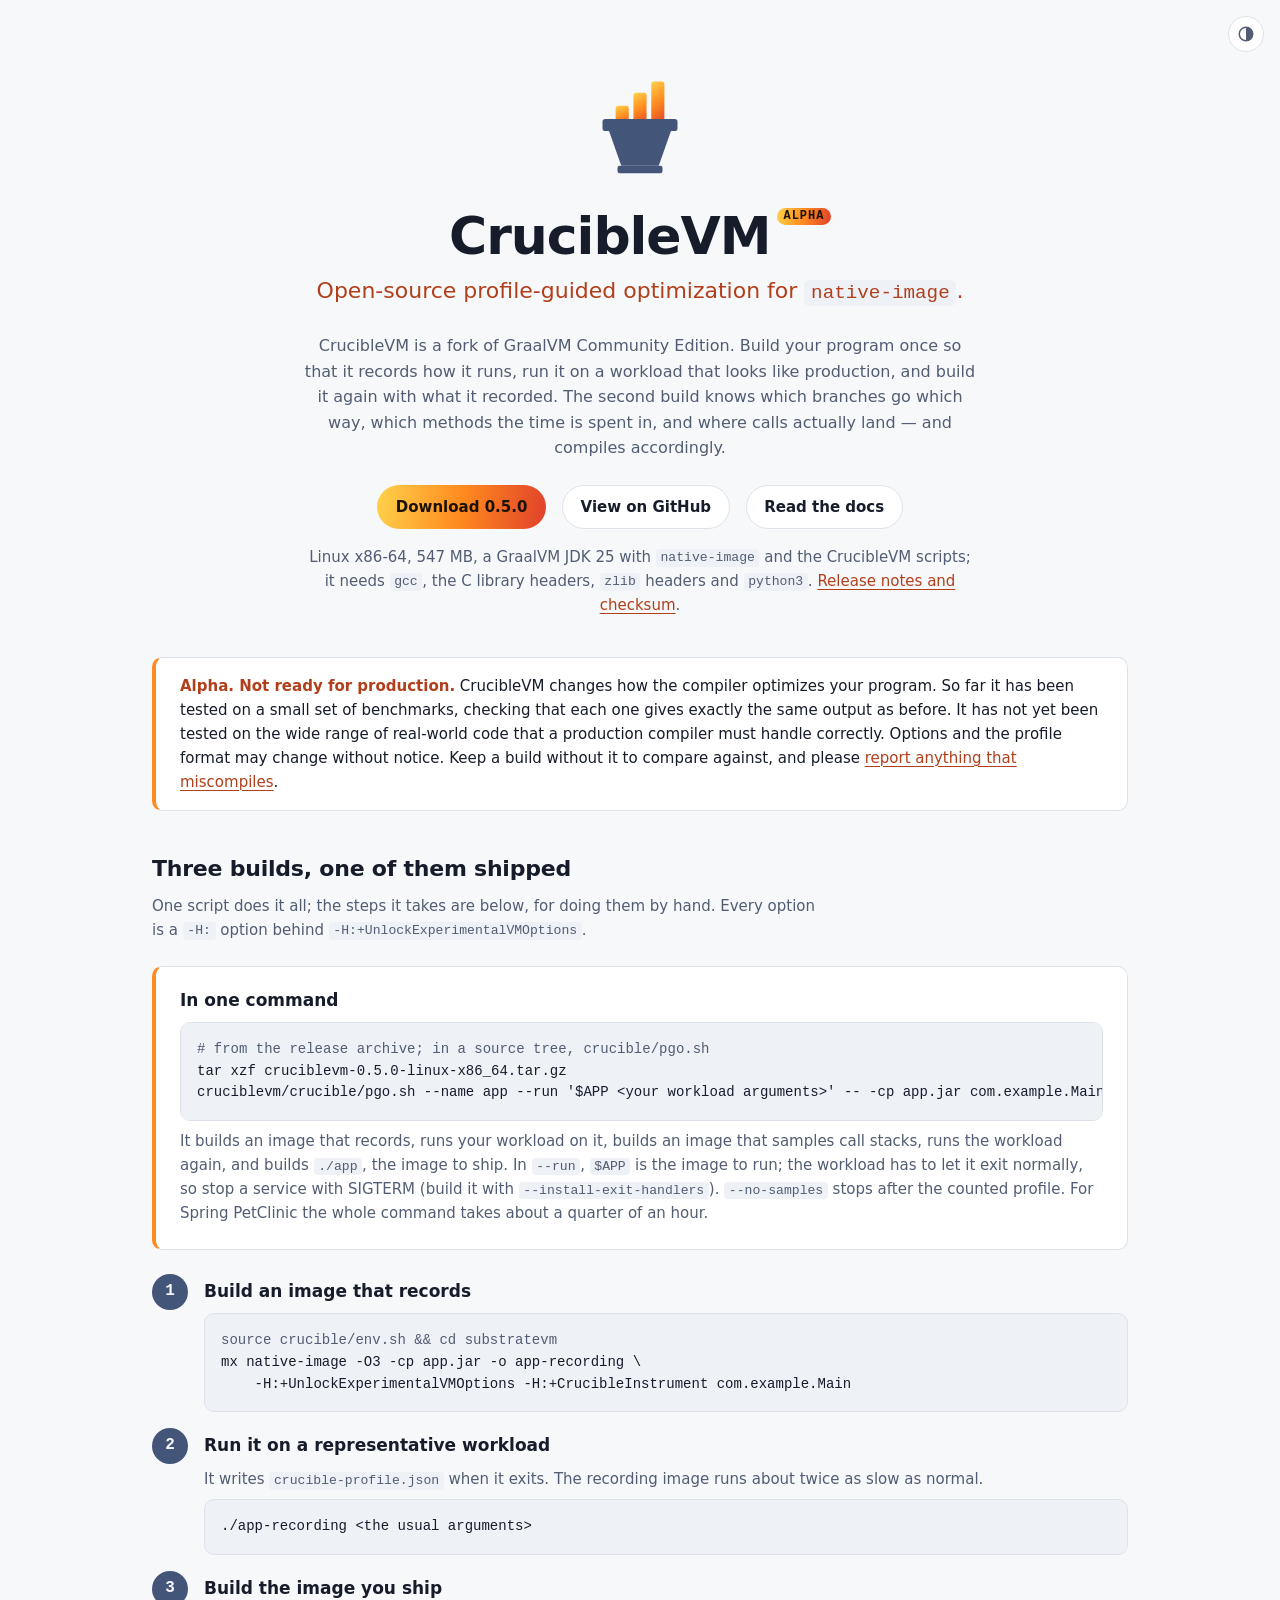
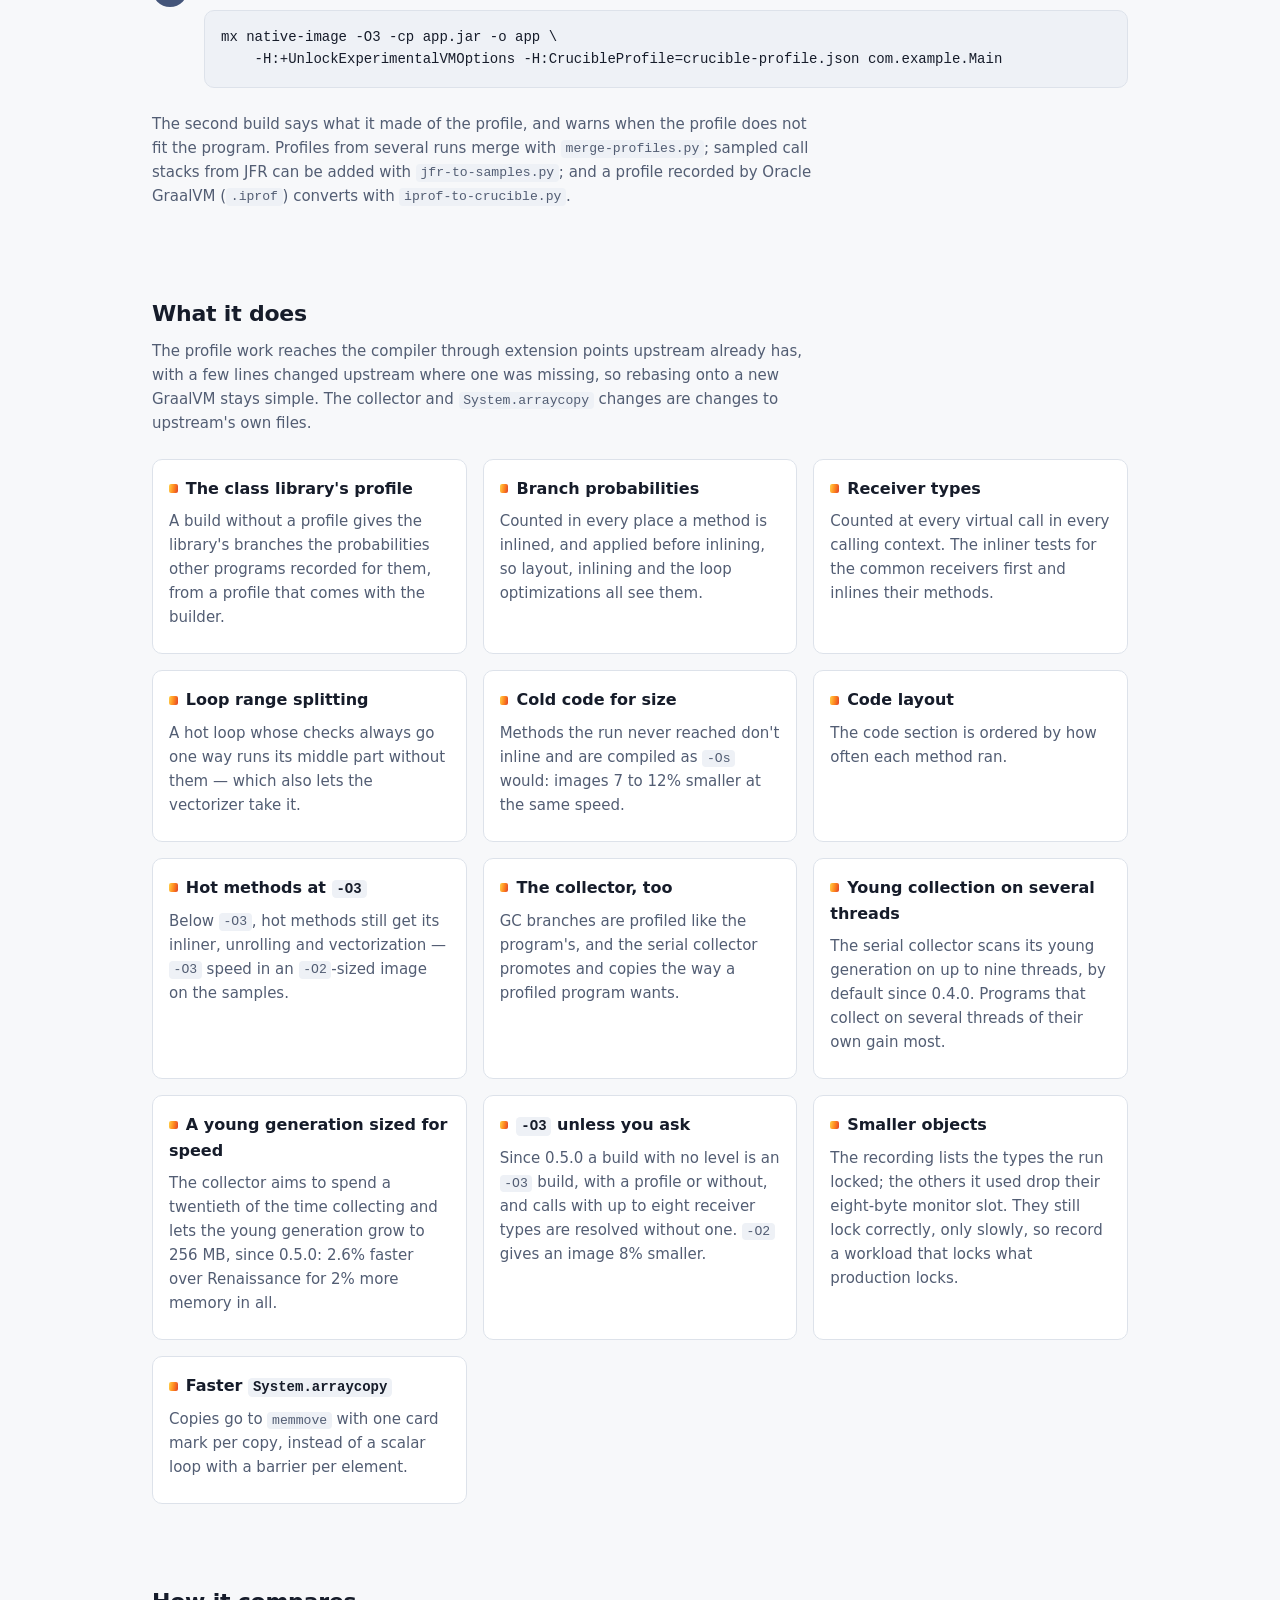
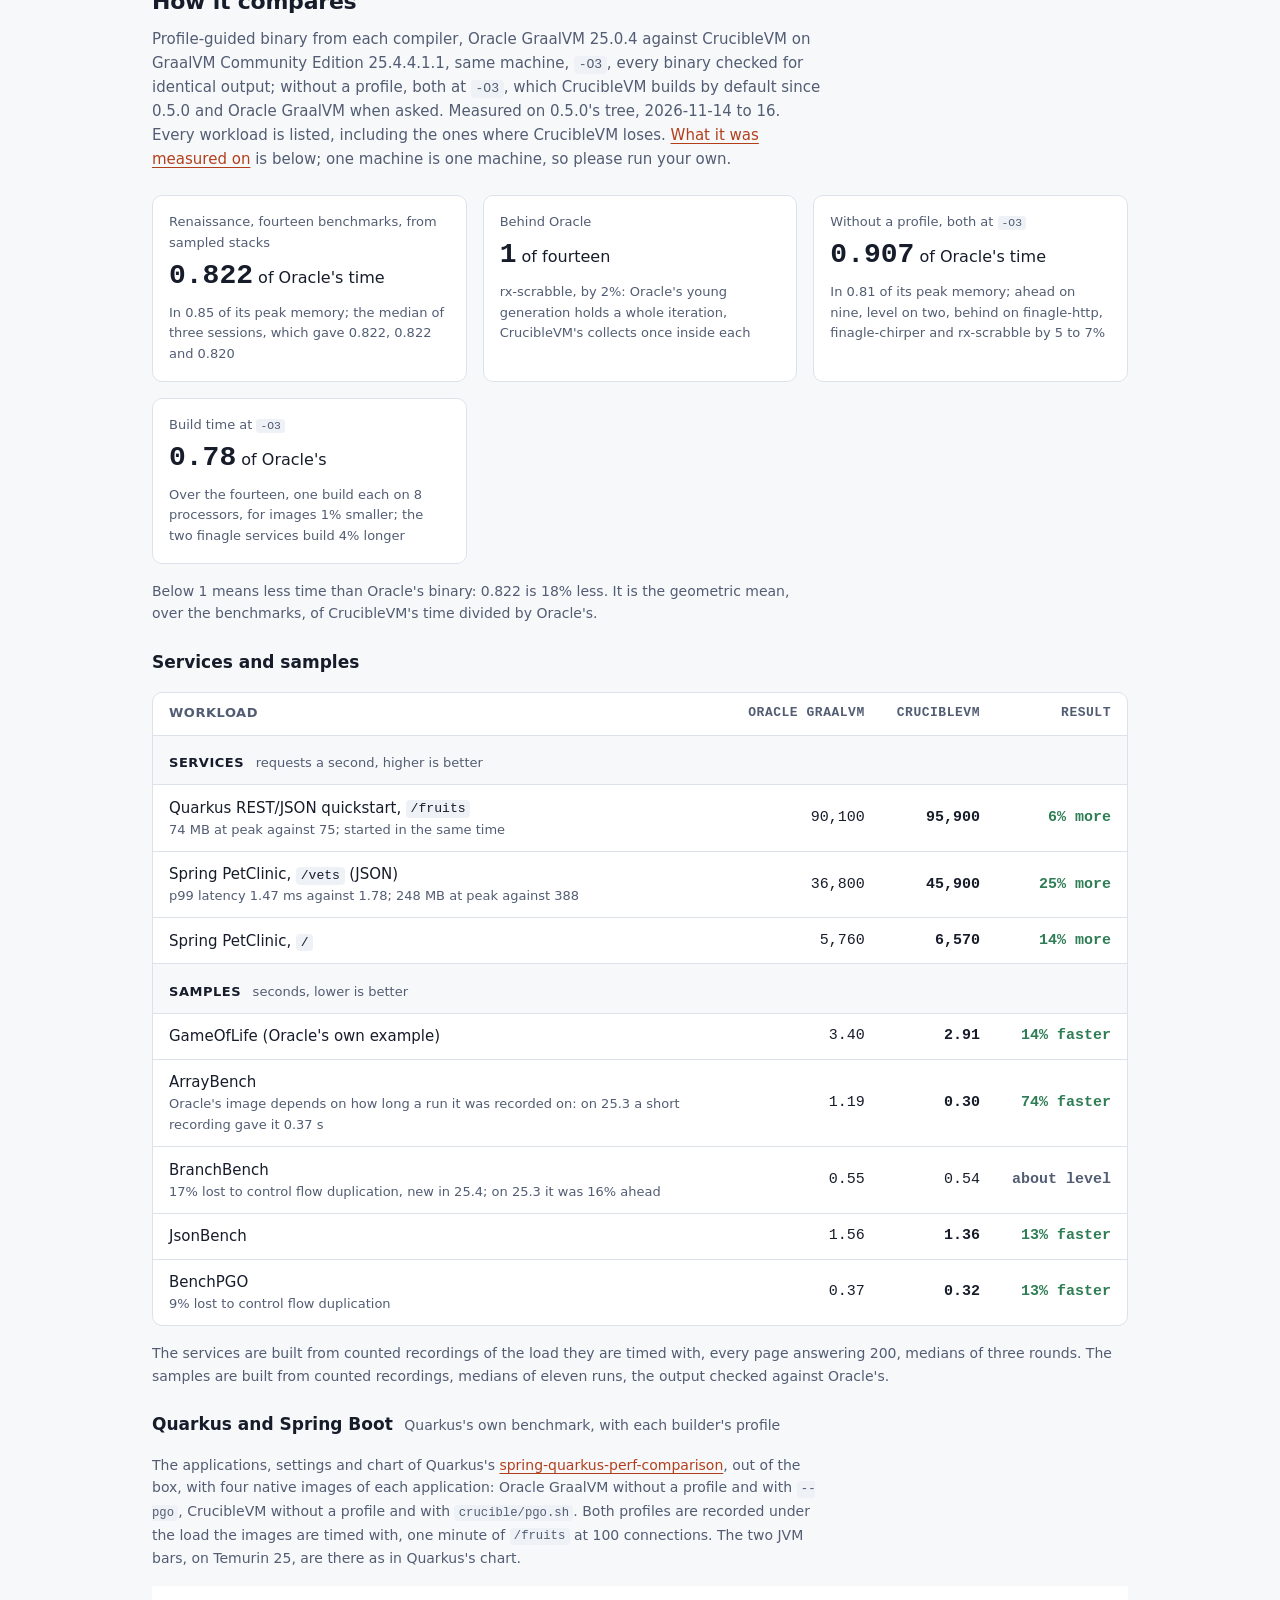
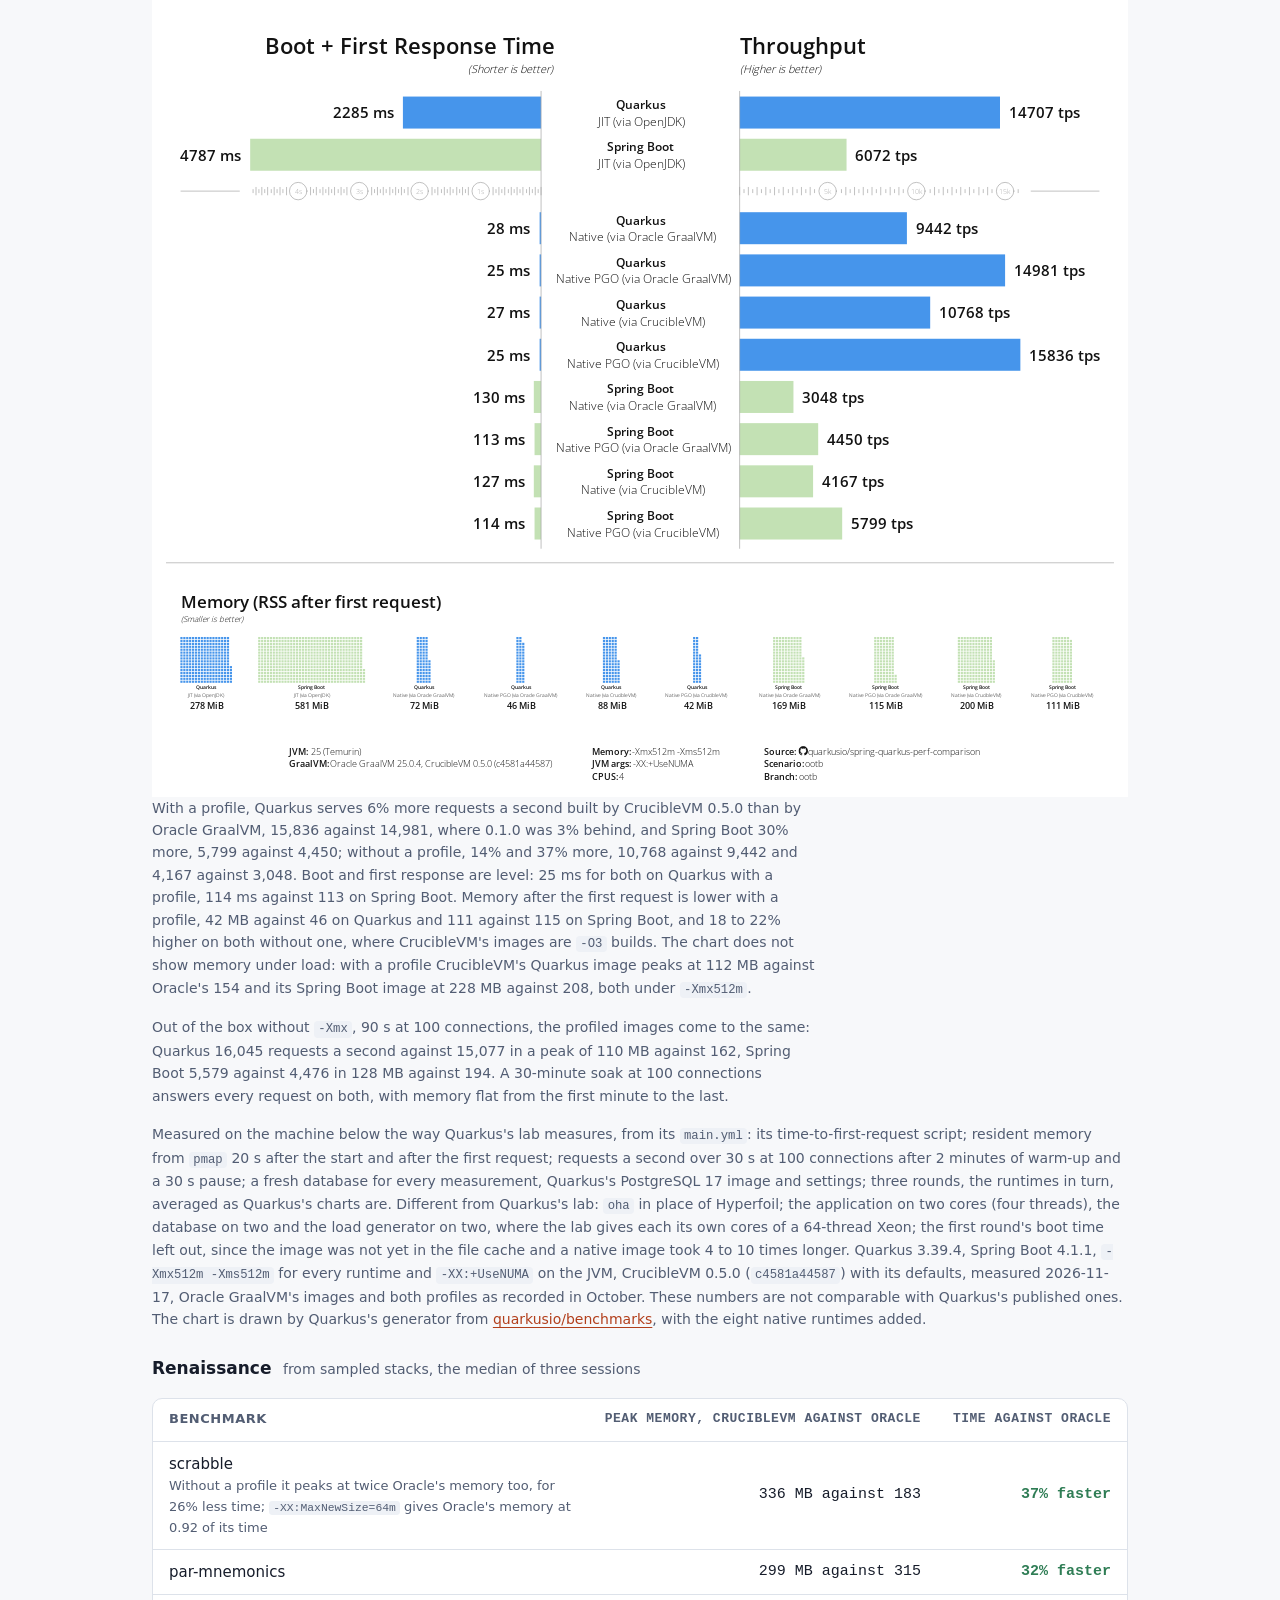
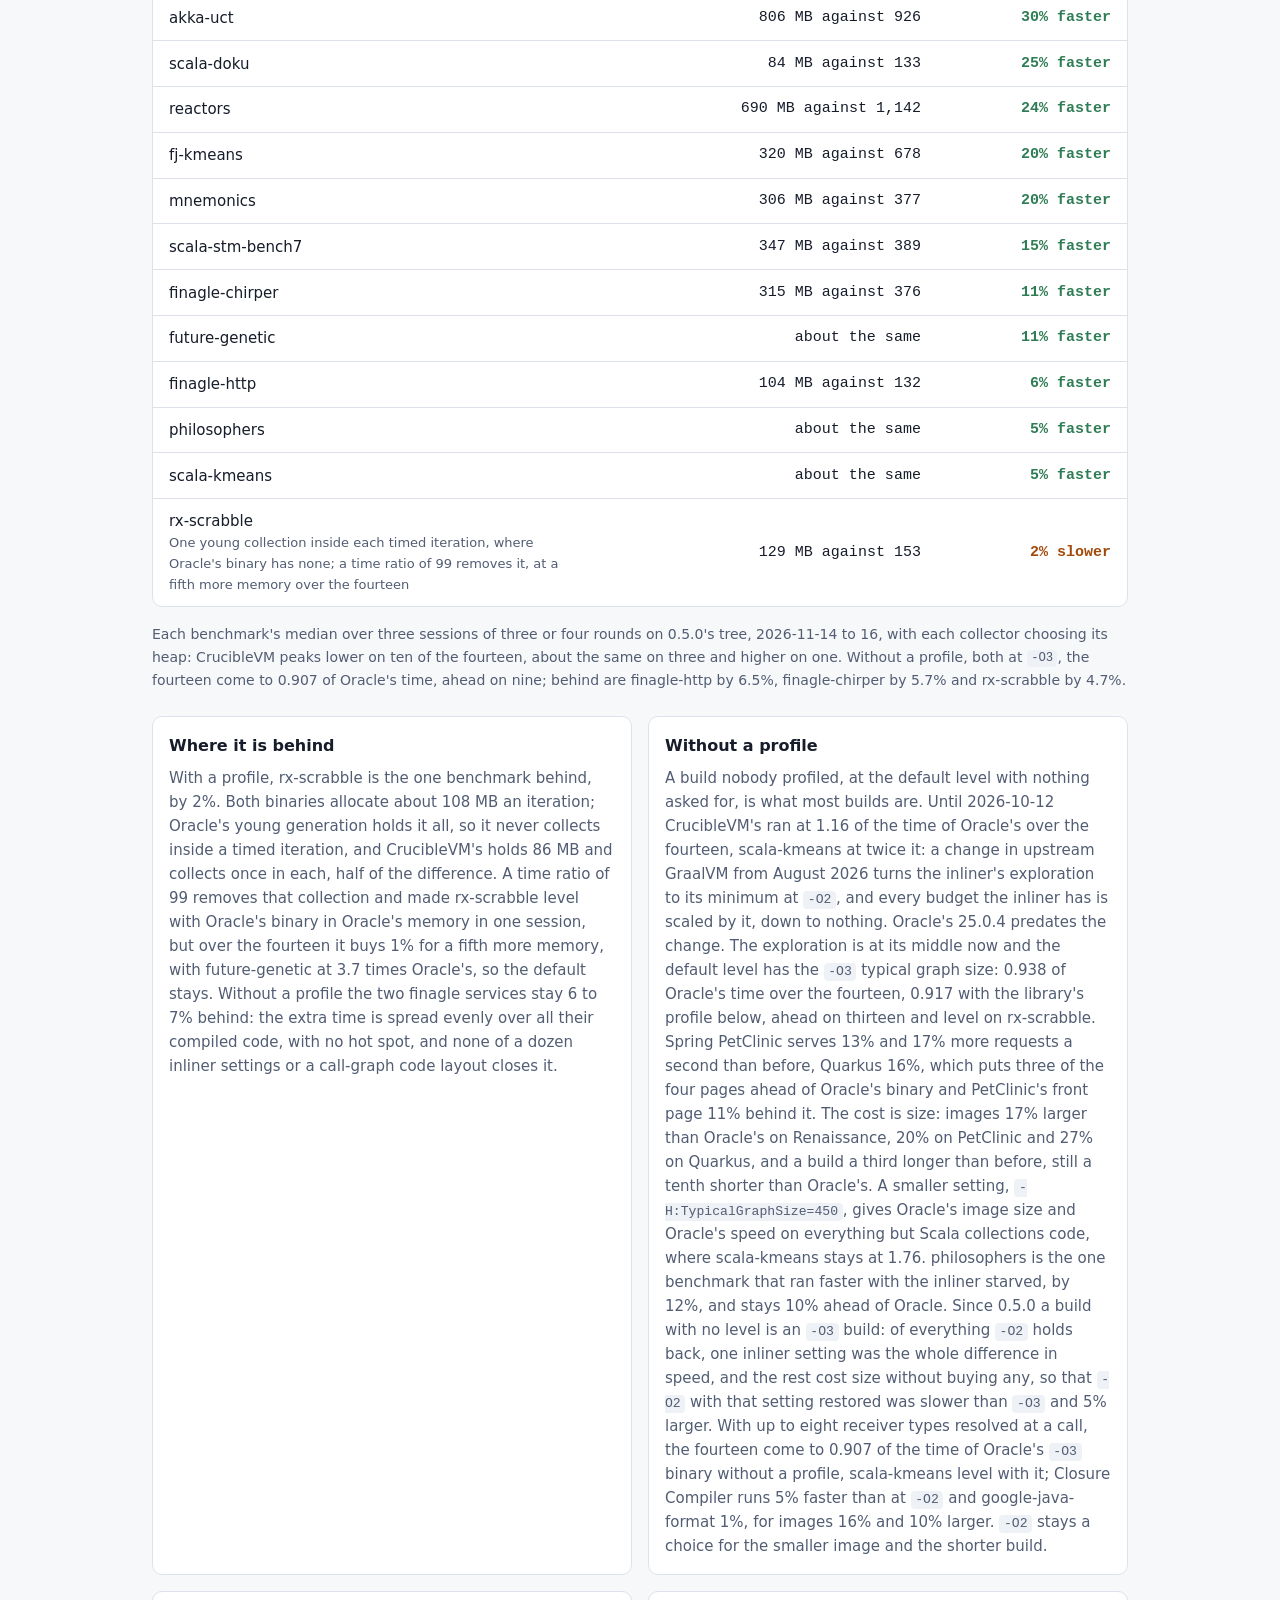
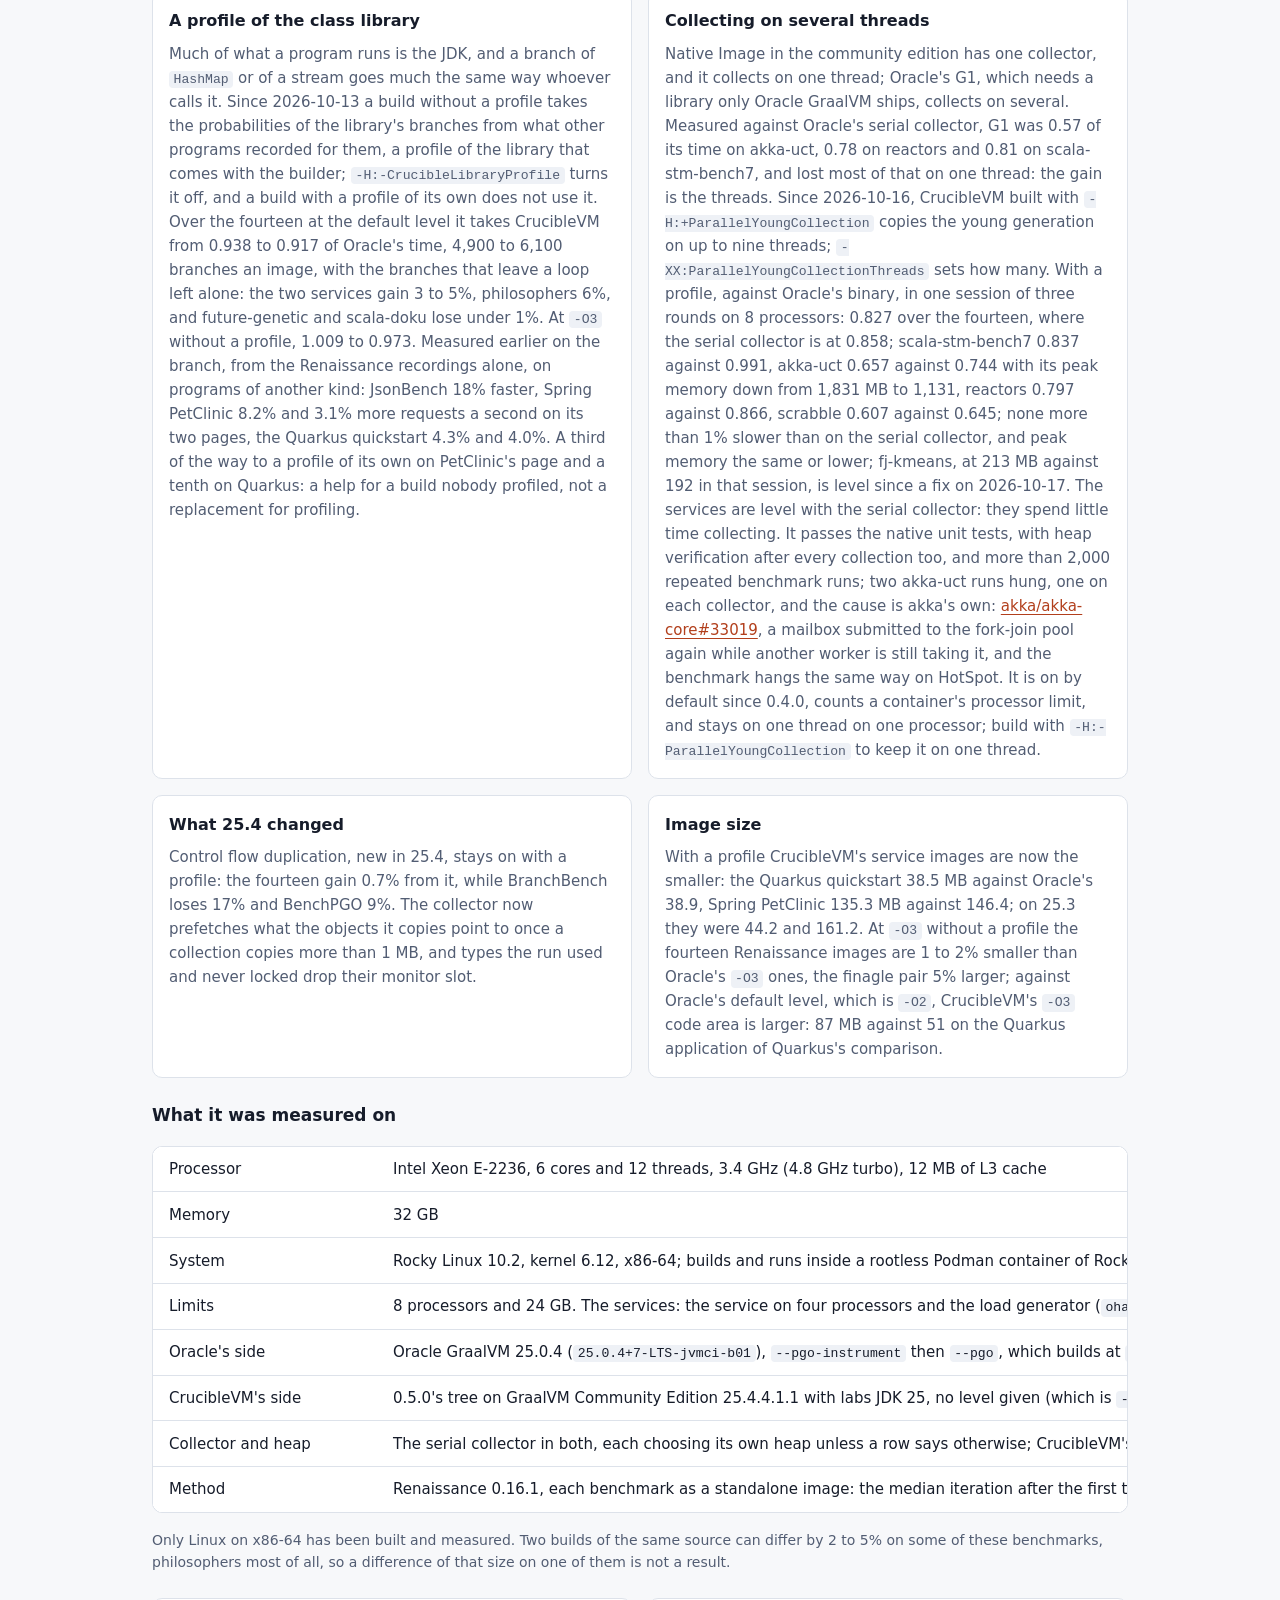
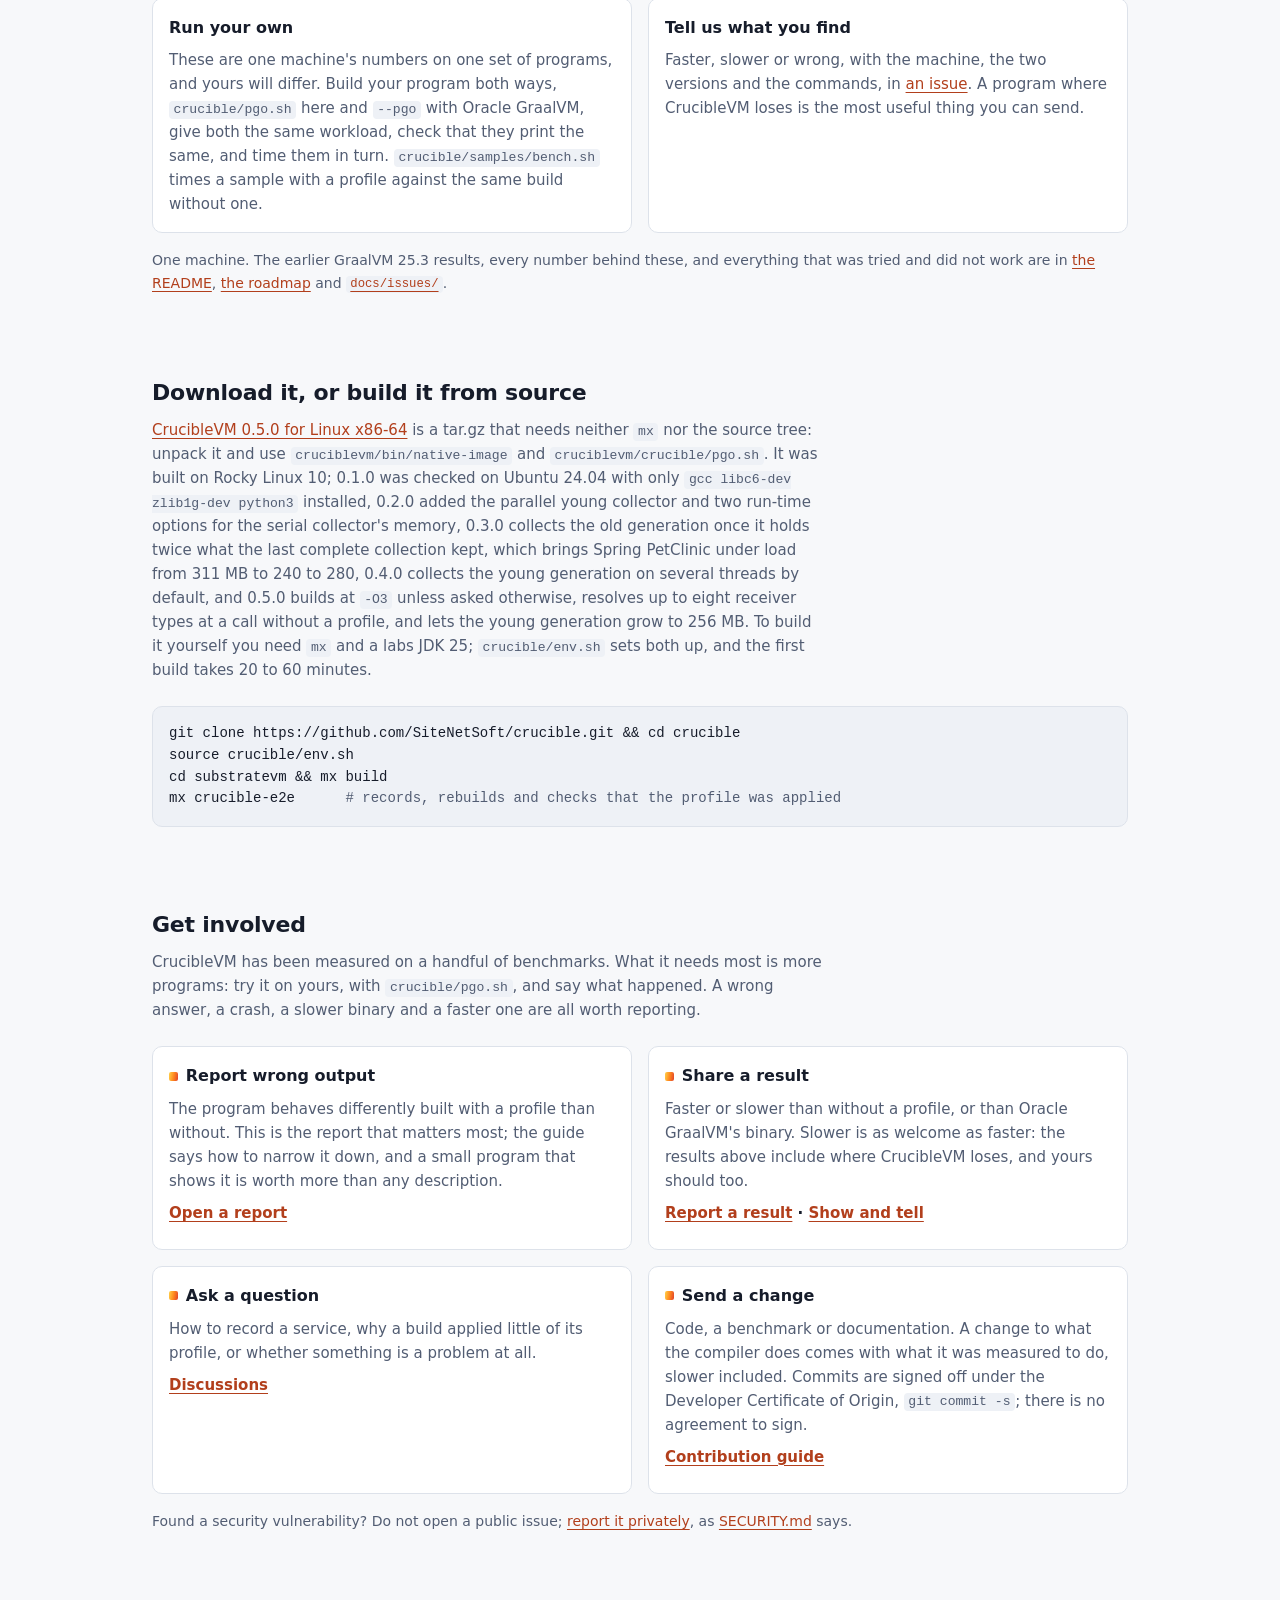
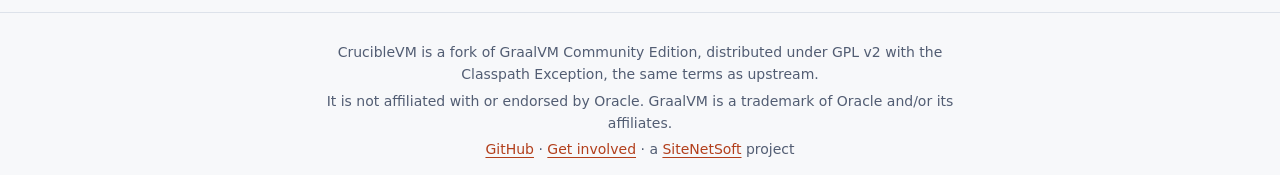
==== commit 2a19c036: "Redraw the Quarkus and Spring Boot chart with 0.5.0: Quarkus 6% ahead of Oracle PGO, Spring Boot 30%" ====
--- a/index.html
+++ b/index.html
@@ -236,9 +236,9 @@
 				<a class="chart-light" href="assets/charts/quarkus-spring-light.svg" title="Open the full-size chart"><img src="assets/charts/quarkus-spring-light.svg" alt="Boot and first response time, throughput and memory after the first request for Quarkus and Spring Boot, on the JVM and as native images from Oracle GraalVM and CrucibleVM with and without a profile" width="1342" height="1115" loading="lazy"></a>
 				<a class="chart-dark" href="assets/charts/quarkus-spring-dark.svg" title="Open the full-size chart"><img src="assets/charts/quarkus-spring-dark.svg" alt="" width="1342" height="1115" loading="lazy"></a>
 			</figure>
-			<p class="how-to-read">With a profile, Spring Boot serves 31% more requests a second built by CrucibleVM than by Oracle GraalVM, 5,838 against 4,458, and 32% more without one, 4,028 against 3,046. Quarkus is level without a profile, 9,440 against 9,427, and 3% behind with one, 14,550 against 15,018. Boot and first response are level: 24 ms for both on Quarkus with a profile, 110 ms on Spring Boot. Memory after the first request is level on Quarkus with a profile, 45 MB, 4% higher on Spring Boot, 119 MB against 114, and 11 to 12% higher on both without a profile. The chart does not show memory under load: there CrucibleVM's Spring Boot image peaks at 372 MB against Oracle's 194, both under <code>-Xmx512m</code>, and its Quarkus image at 87 MB against 151.</p>
-			<p class="how-to-read">On 0.5.0's tree, without <code>-Xmx</code>, 90 s at 100 connections, three rounds, the chart's images from Oracle GraalVM against new ones from CrucibleVM: with a profile, Quarkus serves 16,045 requests a second against 15,077, 6% more where the chart has it 3% behind, and Spring Boot 5,579 against 4,476, 25% more; without one, 10,891 against 9,444 and 4,008 against 3,057. Under that load CrucibleVM's profiled images peak at 110 MB against 162 on Quarkus and 128 MB against 194 on Spring Boot. The time to the first request is level with Oracle's on Quarkus (24 ms with a profile, 27 without); on Spring Boot it is 112 ms against 108 with a profile and 142 against 151 without. A 30-minute soak at 100 connections answers every request on both with memory flat from the first minute to the last.</p>
-			<p class="fine-print">Measured on the machine below the way Quarkus's lab measures, from its <code>main.yml</code>: its time-to-first-request script; resident memory from <code>pmap</code> 20 s after the start and after the first request; requests a second over 30 s at 100 connections after 2 minutes of warm-up and a 30 s pause; a fresh database for every measurement, Quarkus's PostgreSQL 17 image and settings; three rounds, the runtimes in turn, averaged as Quarkus's charts are. Different from Quarkus's lab: <code>oha</code> in place of Hyperfoil; the application on two cores (four threads), the database on two and the load generator on two, where the lab gives each its own cores of a 64-thread Xeon; the first round's boot time left out, since the image was not yet in the file cache and a native image took 4 to 10 times longer. Quarkus 3.39.4, Spring Boot 4.1.1, <code>-Xmx512m -Xms512m</code> for every runtime and <code>-XX:+UseNUMA</code> on the JVM, CrucibleVM at <code>f3dc403398e</code>, serial collector. These numbers are not comparable with Quarkus's published ones. The chart is drawn by Quarkus's generator from <a href="https://github.com/quarkusio/benchmarks">quarkusio/benchmarks</a>, with the eight native runtimes added.</p>
+			<p class="how-to-read">With a profile, Quarkus serves 6% more requests a second built by CrucibleVM 0.5.0 than by Oracle GraalVM, 15,836 against 14,981, where 0.1.0 was 3% behind, and Spring Boot 30% more, 5,799 against 4,450; without a profile, 14% and 37% more, 10,768 against 9,442 and 4,167 against 3,048. Boot and first response are level: 25 ms for both on Quarkus with a profile, 114 ms against 113 on Spring Boot. Memory after the first request is lower with a profile, 42 MB against 46 on Quarkus and 111 against 115 on Spring Boot, and 18 to 22% higher on both without one, where CrucibleVM's images are <code>-O3</code> builds. The chart does not show memory under load: with a profile CrucibleVM's Quarkus image peaks at 112 MB against Oracle's 154 and its Spring Boot image at 228 MB against 208, both under <code>-Xmx512m</code>.</p>
+			<p class="how-to-read">Out of the box without <code>-Xmx</code>, 90 s at 100 connections, the profiled images come to the same: Quarkus 16,045 requests a second against 15,077 in a peak of 110 MB against 162, Spring Boot 5,579 against 4,476 in 128 MB against 194. A 30-minute soak at 100 connections answers every request on both, with memory flat from the first minute to the last.</p>
+			<p class="fine-print">Measured on the machine below the way Quarkus's lab measures, from its <code>main.yml</code>: its time-to-first-request script; resident memory from <code>pmap</code> 20 s after the start and after the first request; requests a second over 30 s at 100 connections after 2 minutes of warm-up and a 30 s pause; a fresh database for every measurement, Quarkus's PostgreSQL 17 image and settings; three rounds, the runtimes in turn, averaged as Quarkus's charts are. Different from Quarkus's lab: <code>oha</code> in place of Hyperfoil; the application on two cores (four threads), the database on two and the load generator on two, where the lab gives each its own cores of a 64-thread Xeon; the first round's boot time left out, since the image was not yet in the file cache and a native image took 4 to 10 times longer. Quarkus 3.39.4, Spring Boot 4.1.1, <code>-Xmx512m -Xms512m</code> for every runtime and <code>-XX:+UseNUMA</code> on the JVM, CrucibleVM 0.5.0 (<code>c4581a44587</code>) with its defaults, measured 2026-11-17, Oracle GraalVM's images and both profiles as recorded in October. These numbers are not comparable with Quarkus's published ones. The chart is drawn by Quarkus's generator from <a href="https://github.com/quarkusio/benchmarks">quarkusio/benchmarks</a>, with the eight native runtimes added.</p>
 
 			<h3 class="sub-title">Renaissance <span>from sampled stacks, the median of three sessions</span></h3>
 			<div class="table-wrap">
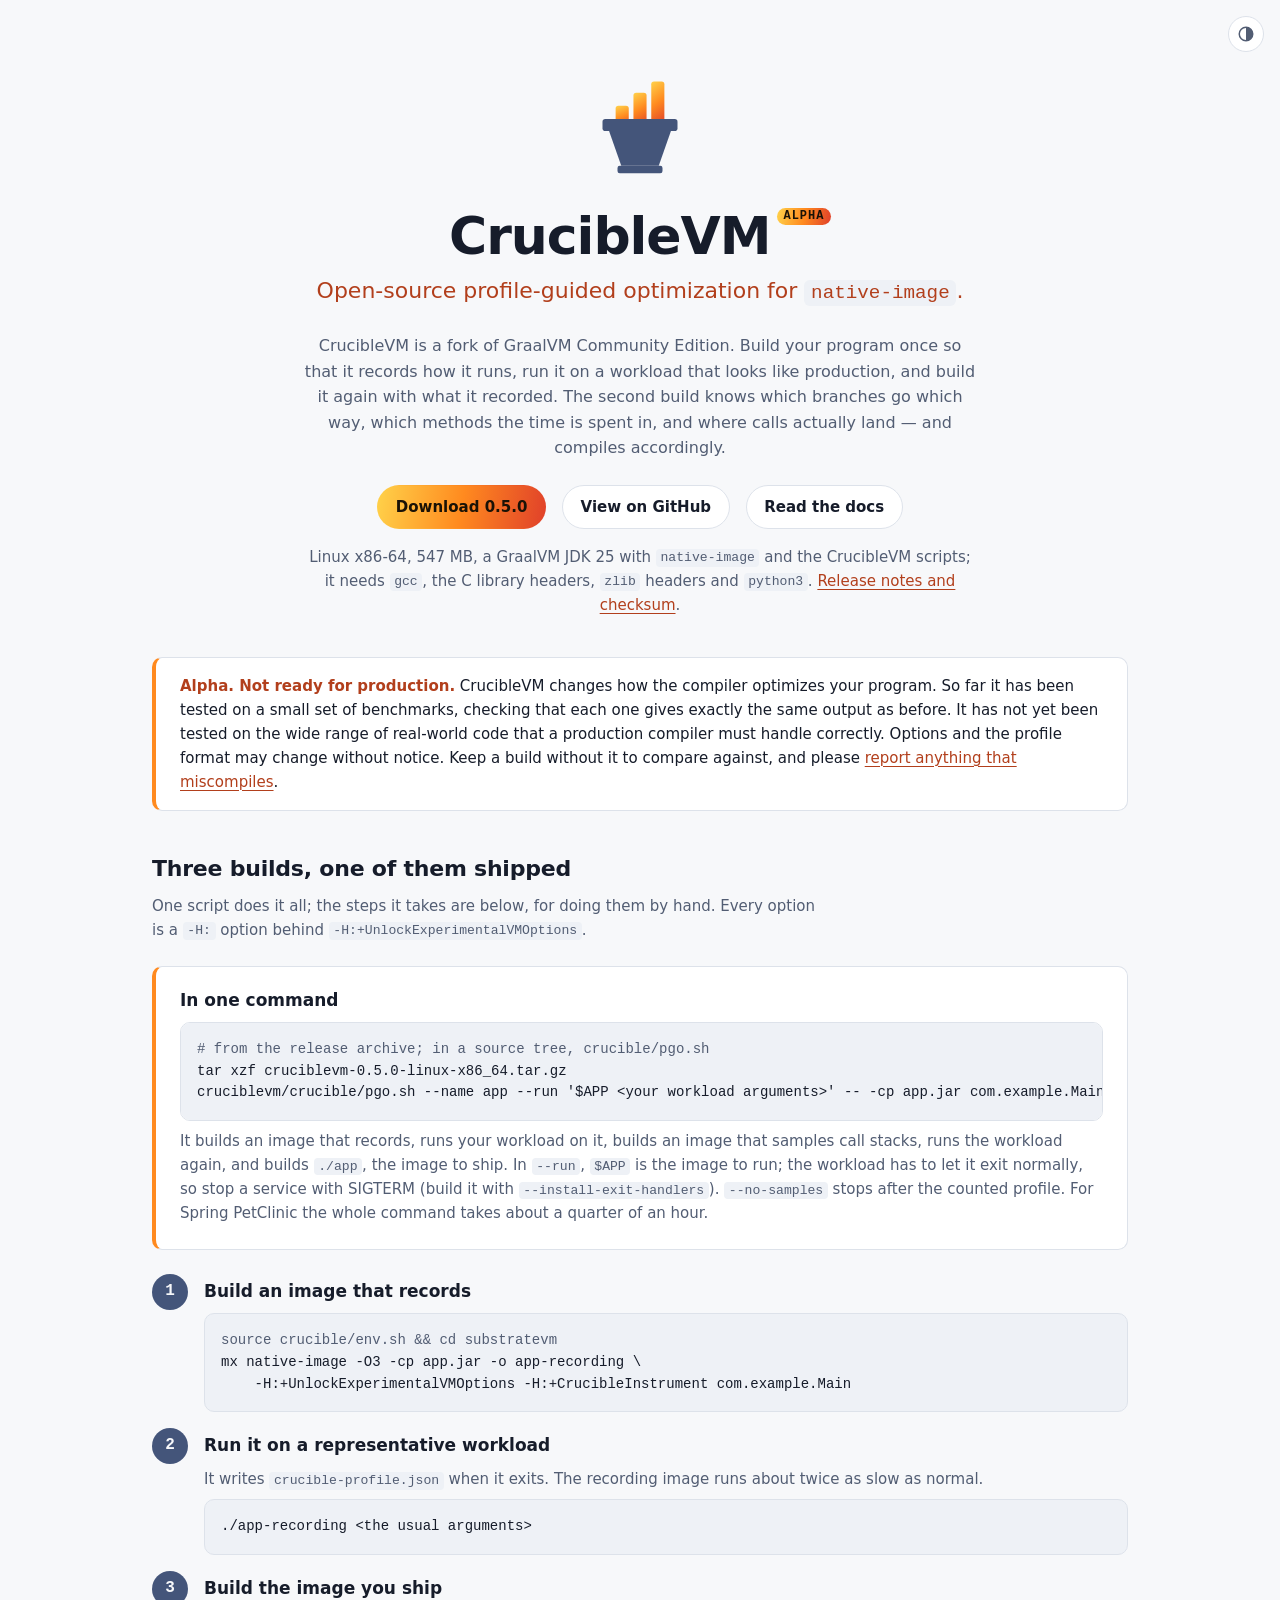
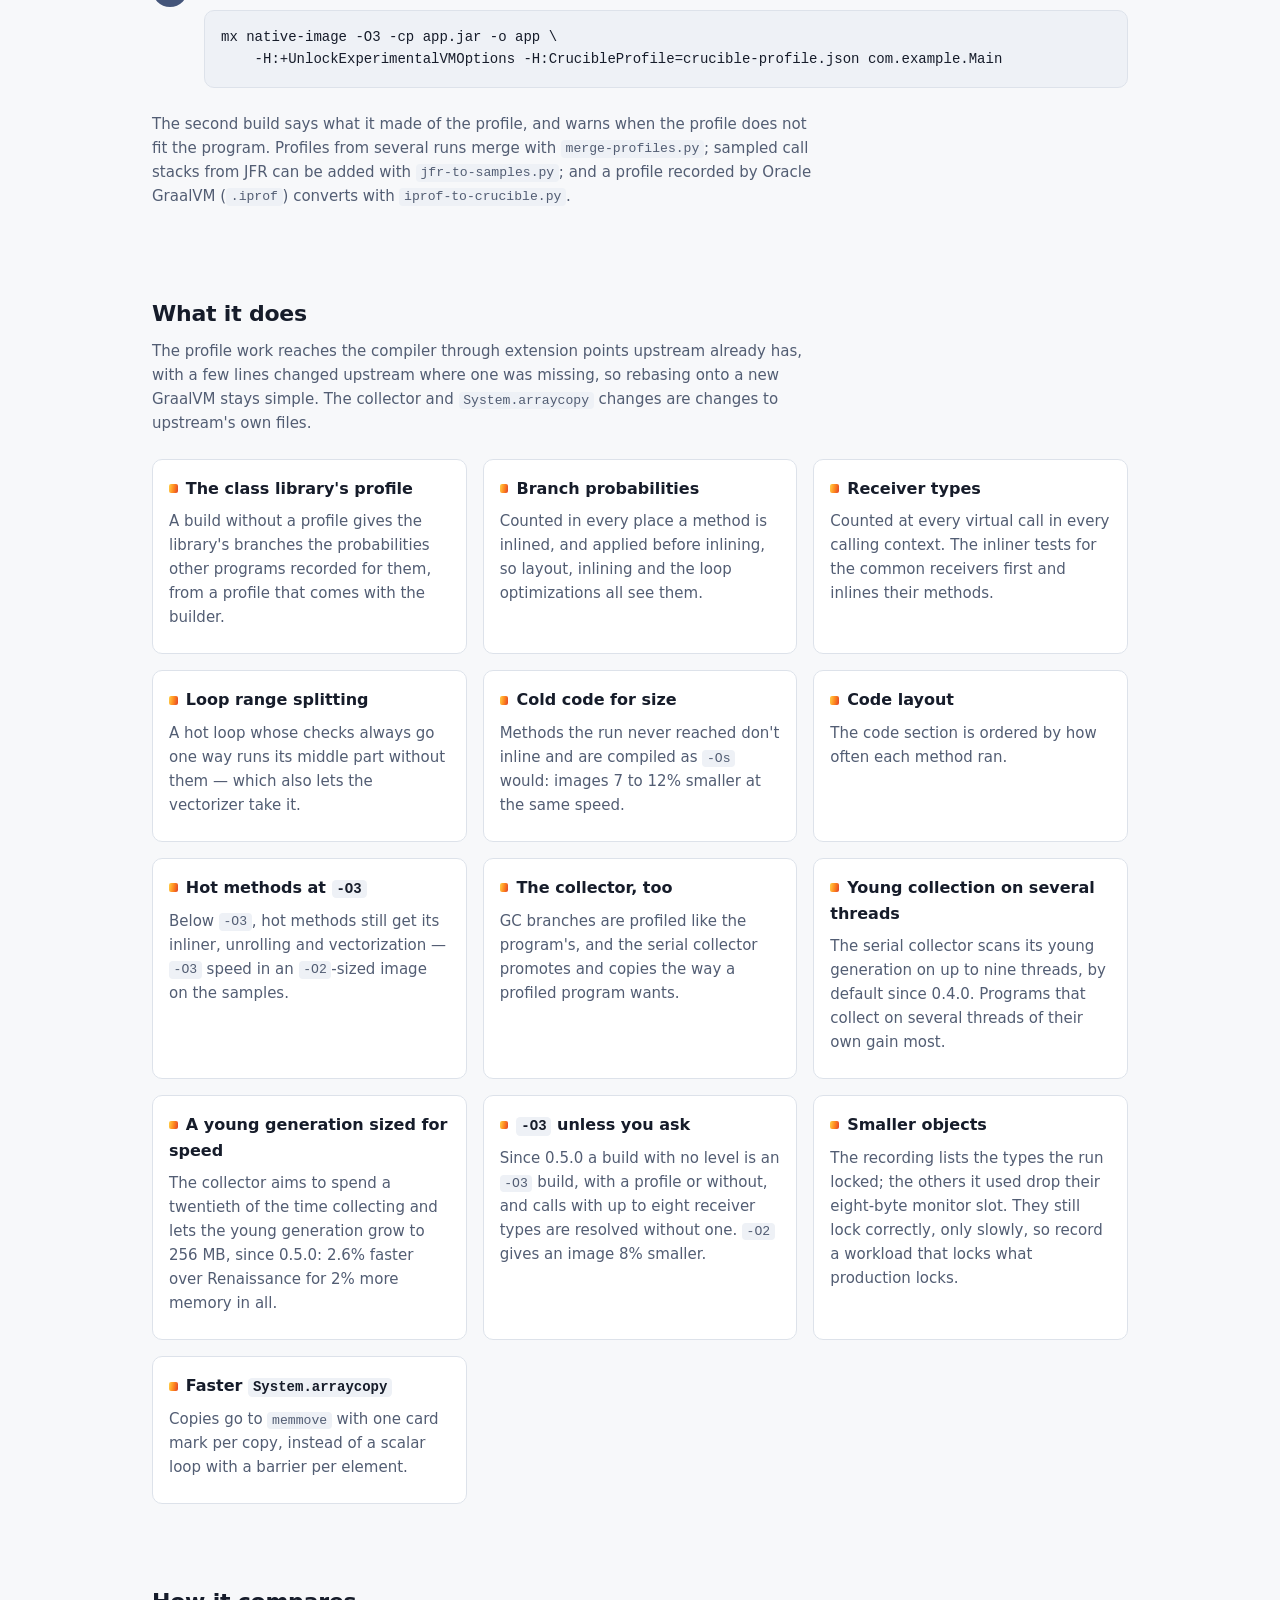
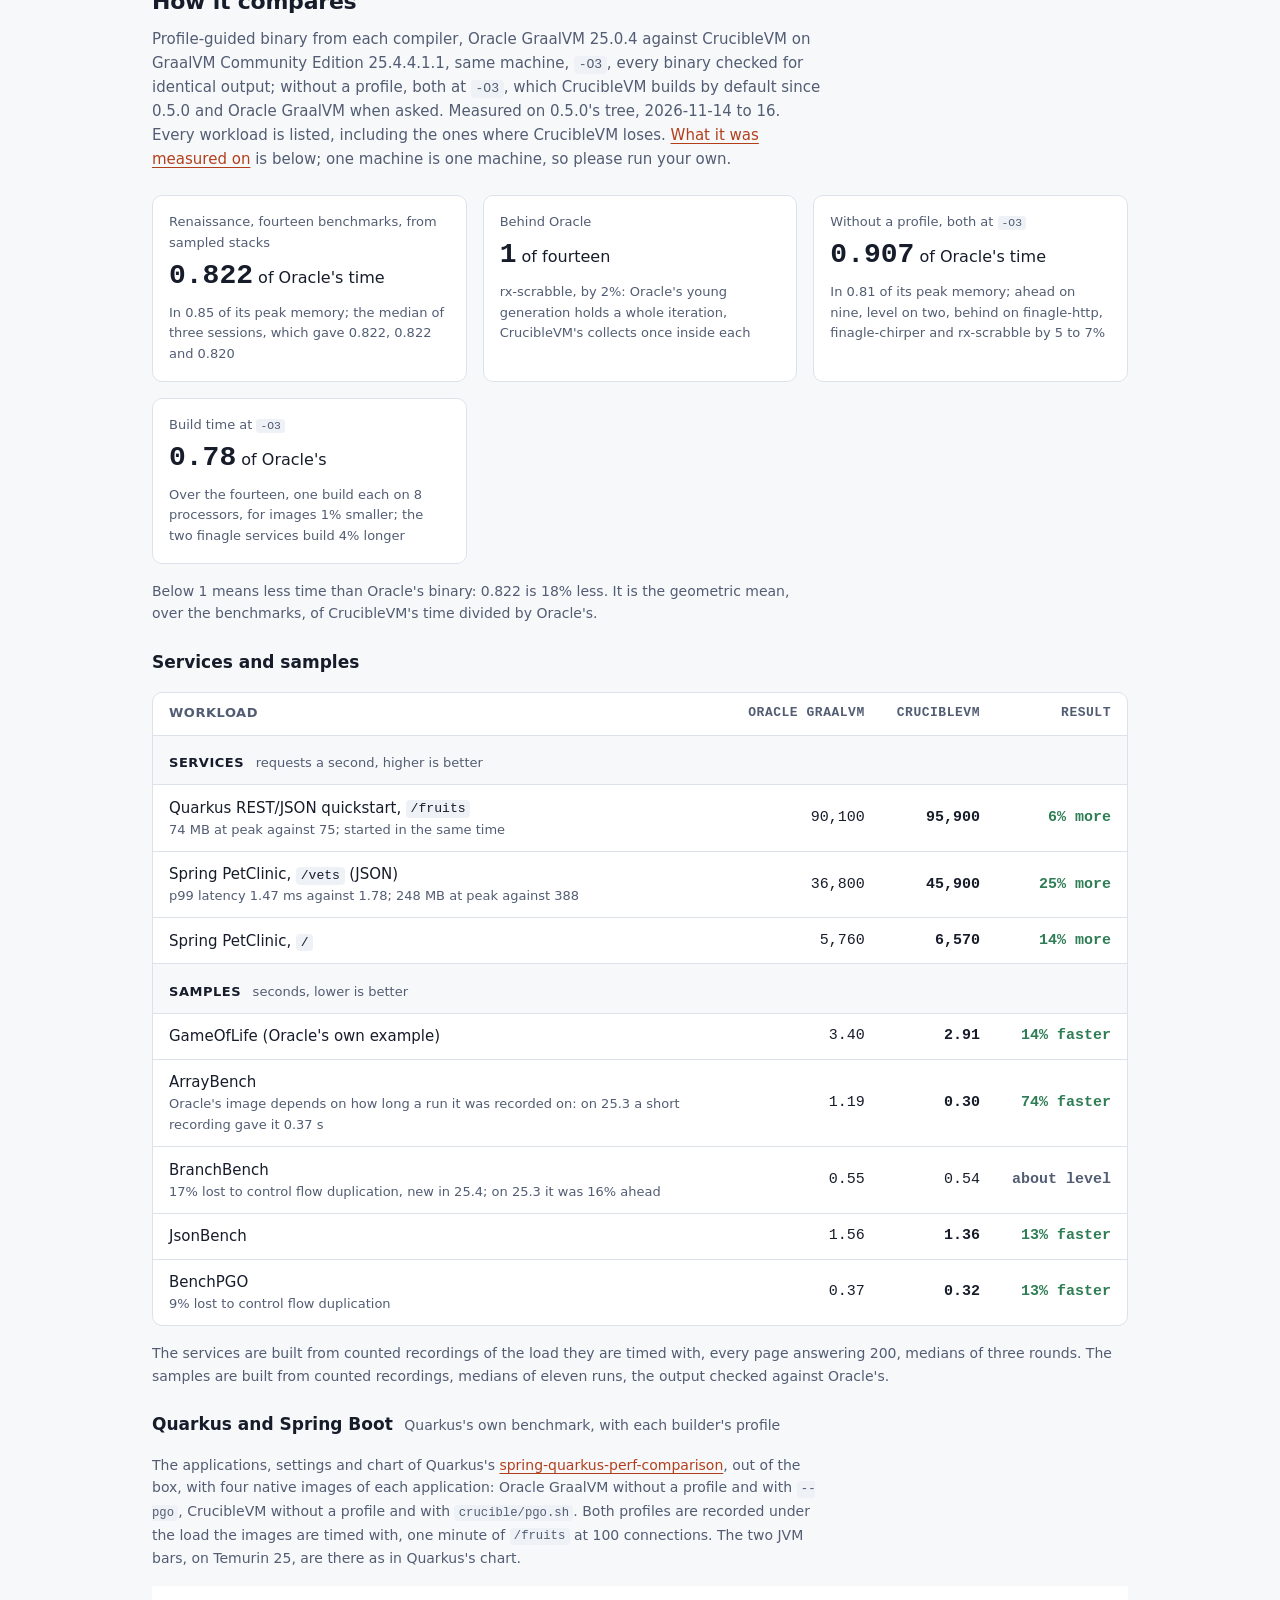
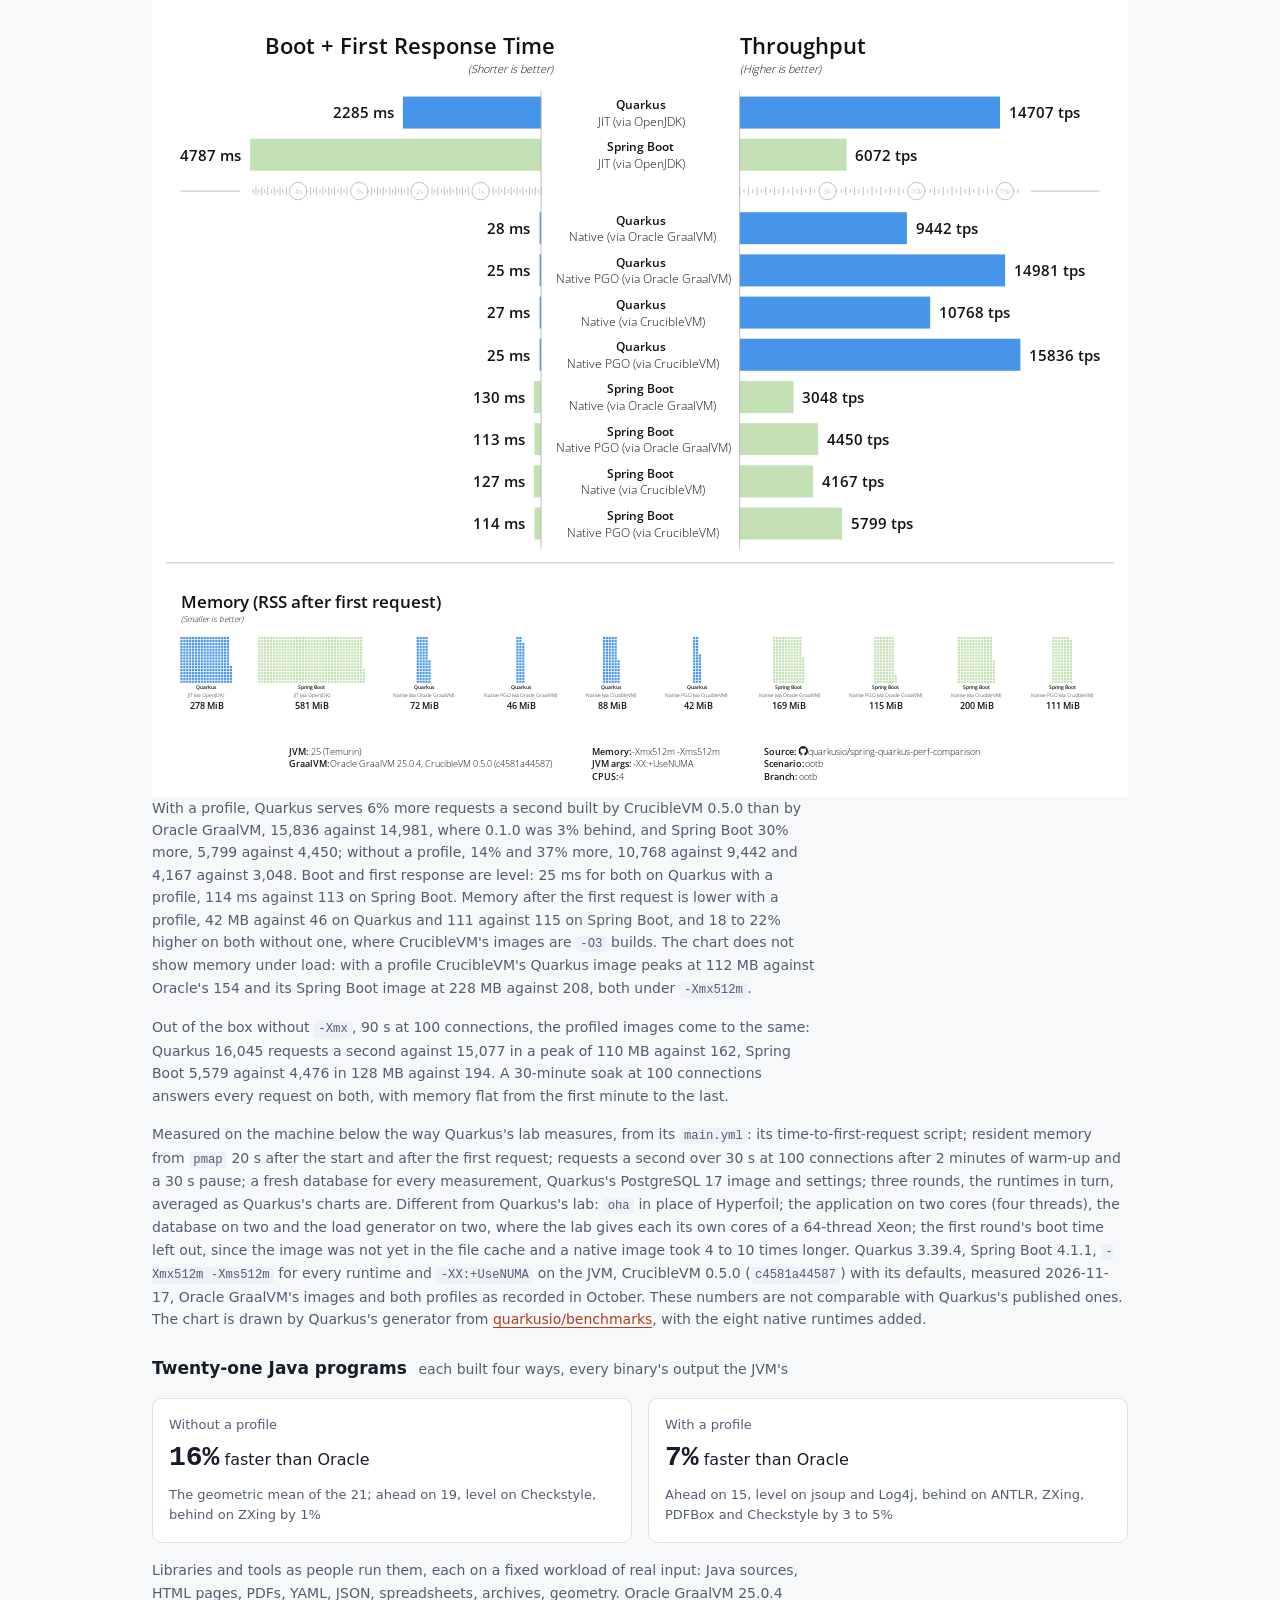
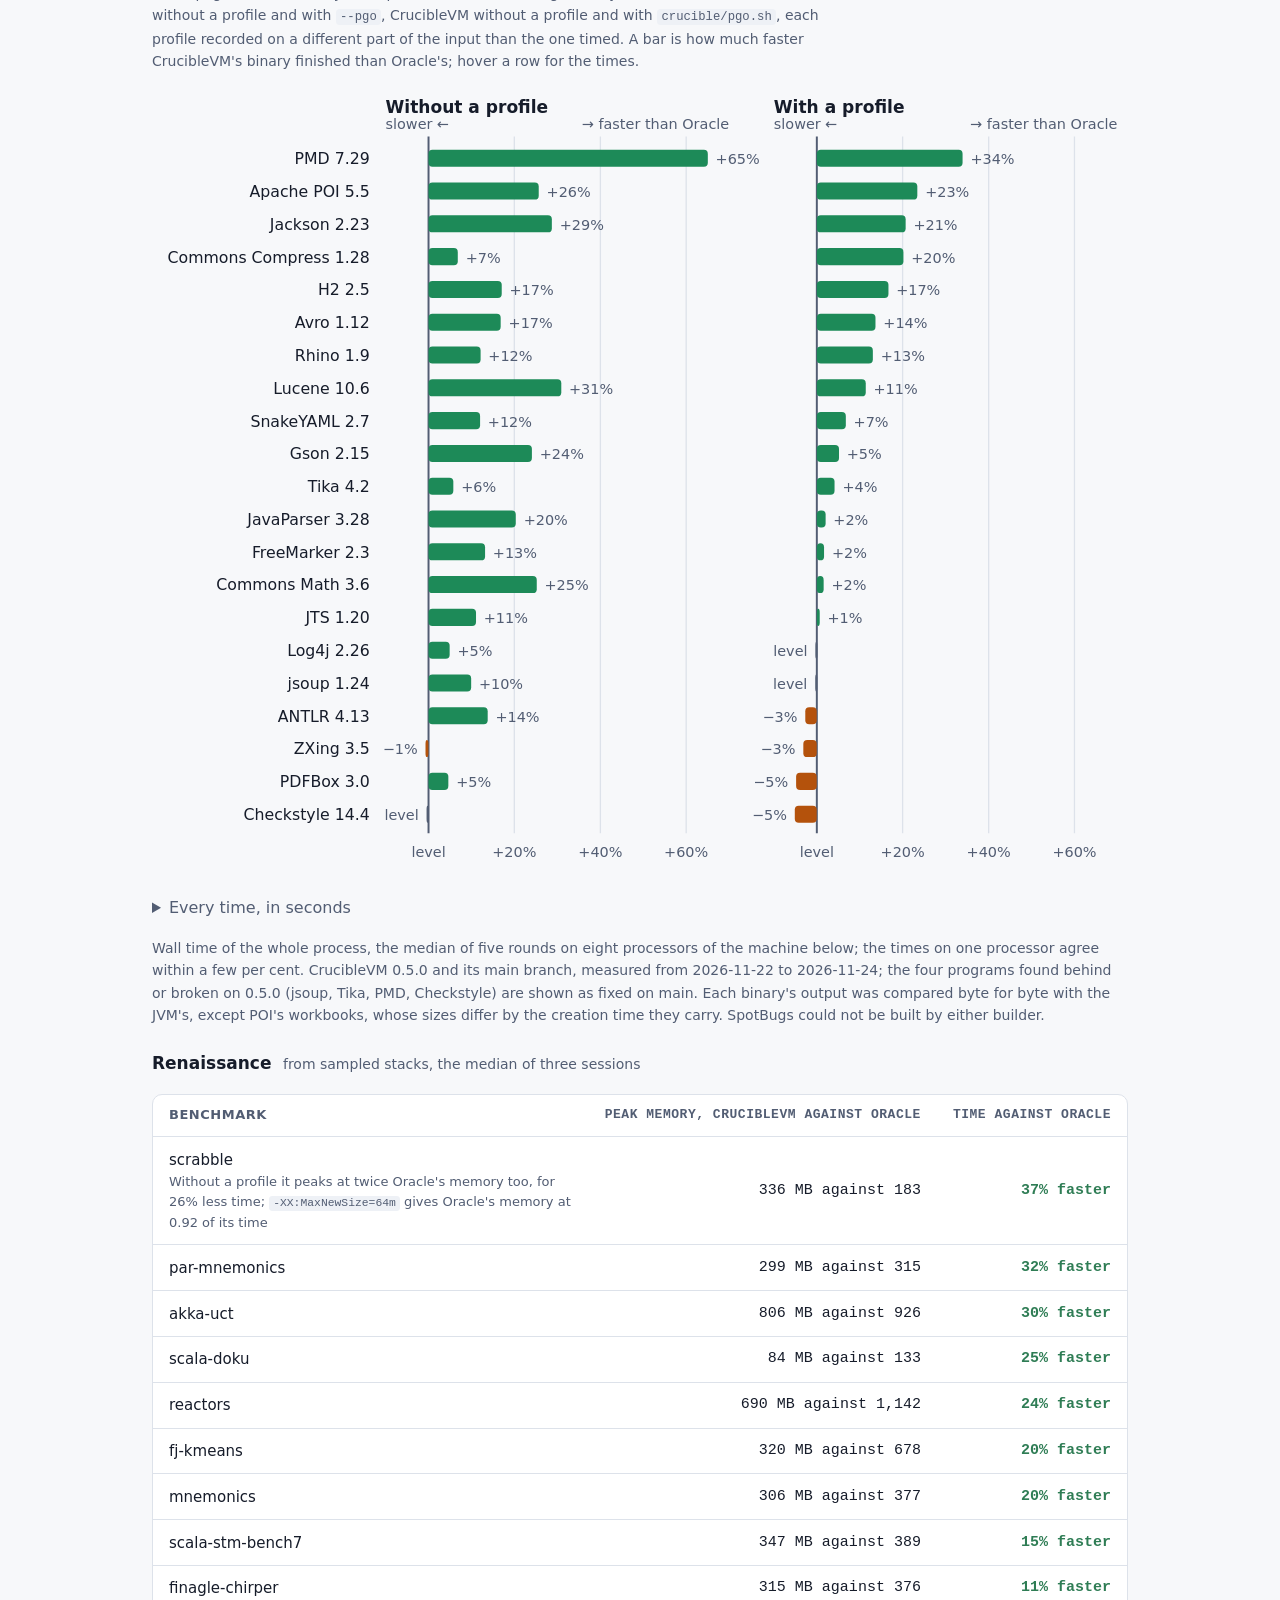
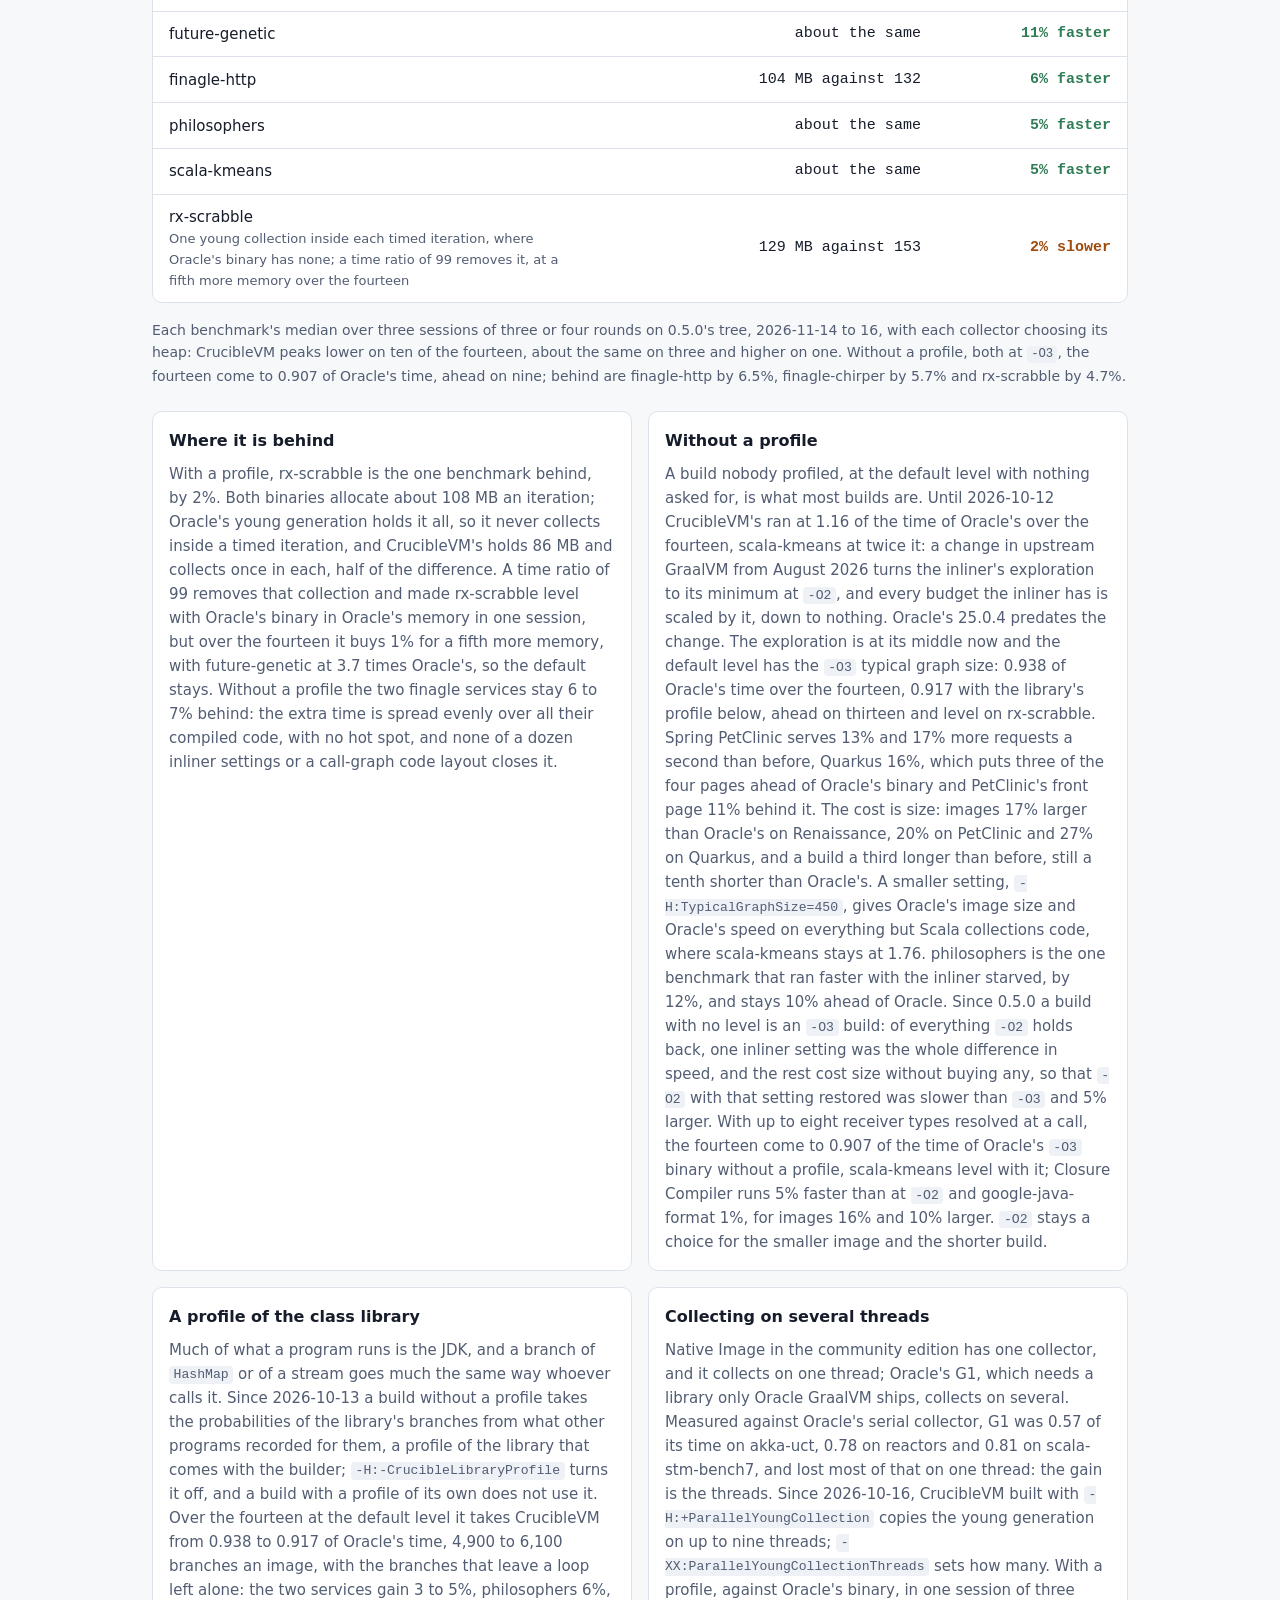
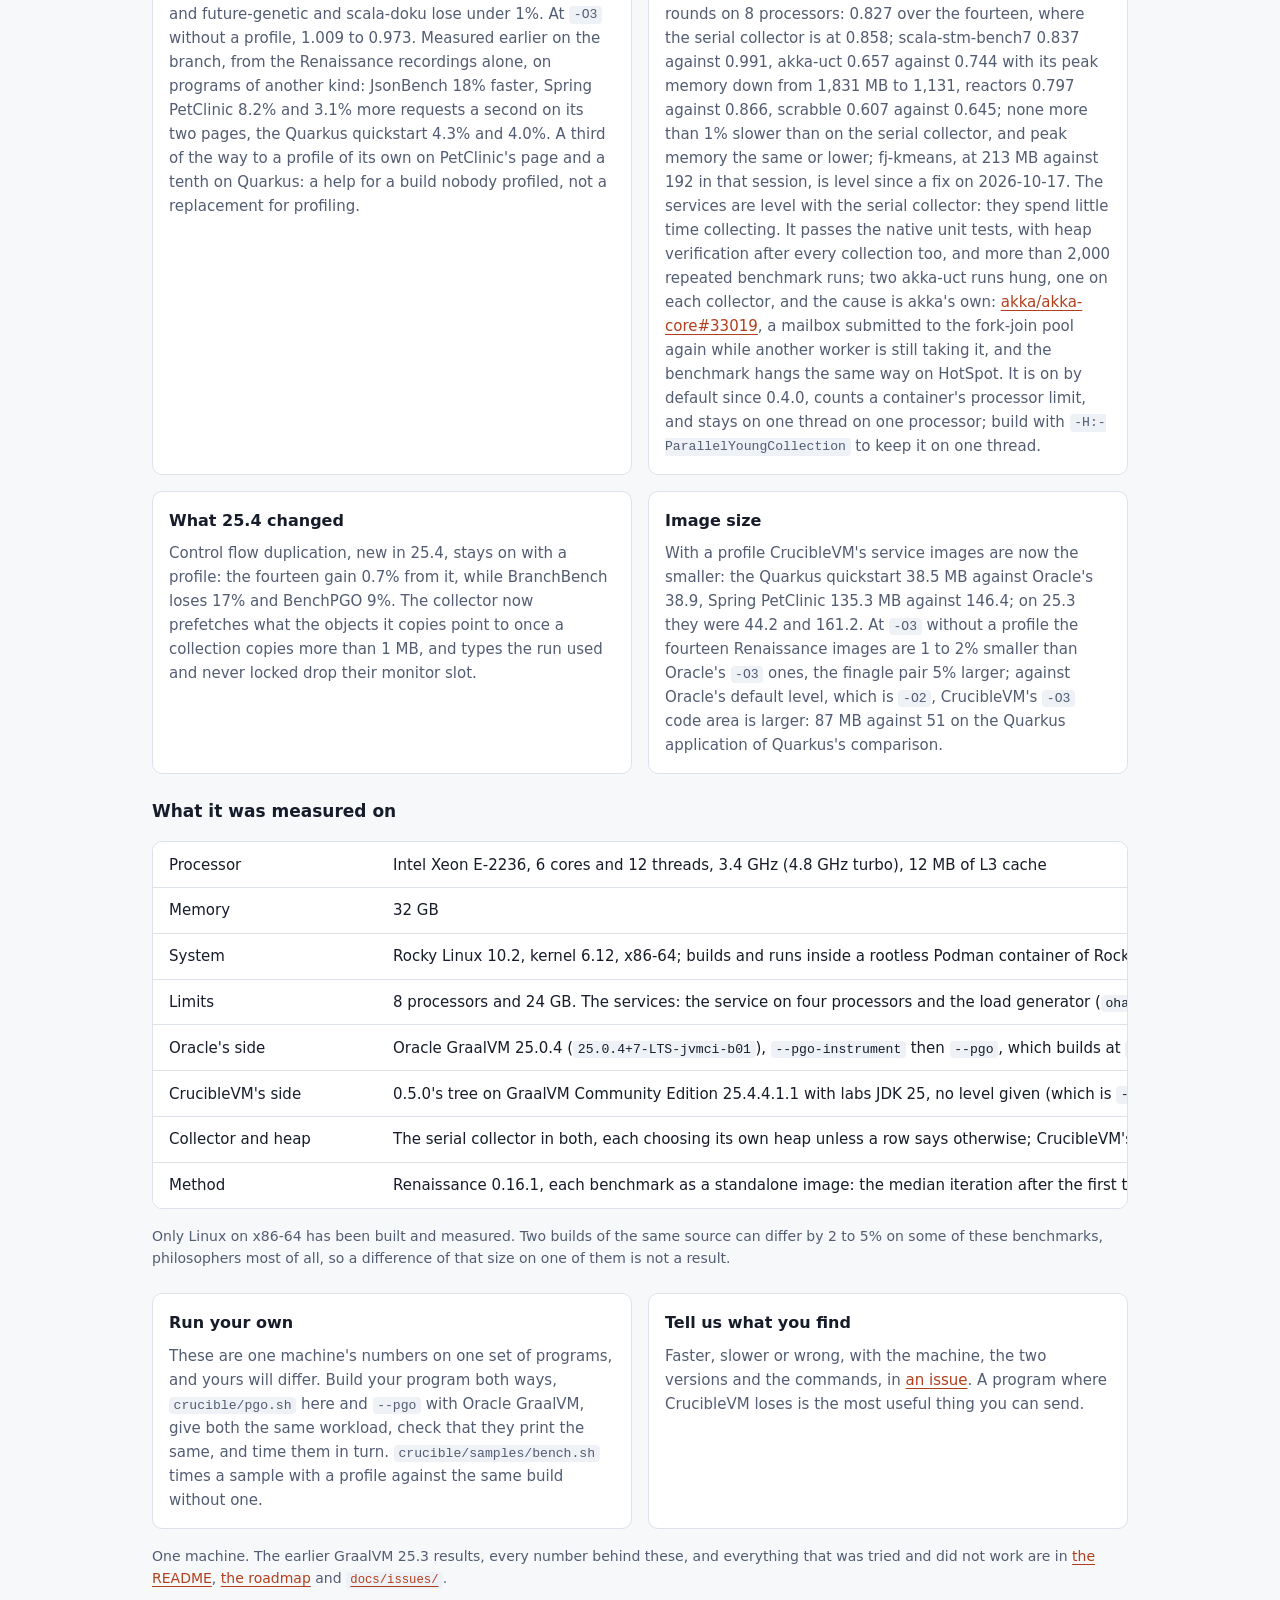
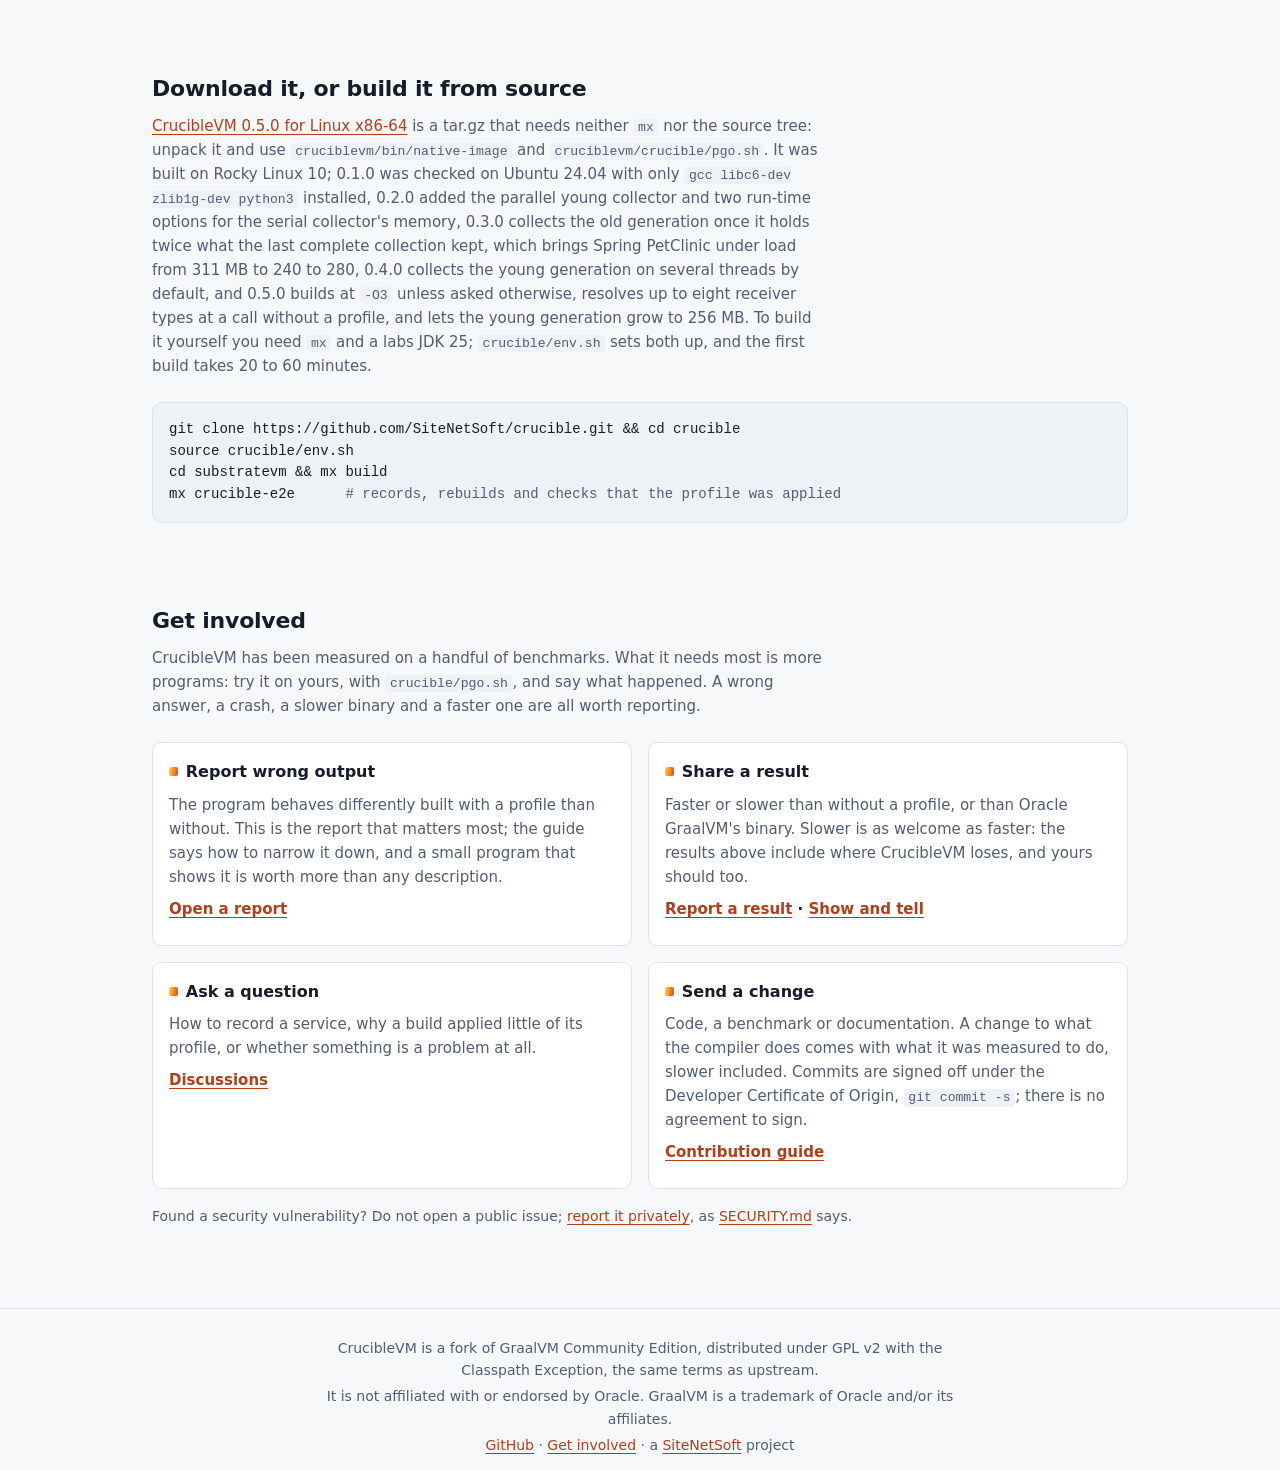
==== commit a80f5b13: "Add twenty-one Java programs built four ways: an animated chart of how much faster CrucibleVM ran th" ====
--- a/index.html
+++ b/index.html
@@ -51,6 +51,7 @@
 		})();
 	</script>
 	<script src="assets/js/theme.js" defer></script>
+	<script src="assets/js/programs-chart.js" defer></script>
 </head>
 <body>
 	<button class="theme-toggle" id="theme-toggle" type="button" hidden>
@@ -240,6 +241,244 @@
 			<p class="how-to-read">Out of the box without <code>-Xmx</code>, 90 s at 100 connections, the profiled images come to the same: Quarkus 16,045 requests a second against 15,077 in a peak of 110 MB against 162, Spring Boot 5,579 against 4,476 in 128 MB against 194. A 30-minute soak at 100 connections answers every request on both, with memory flat from the first minute to the last.</p>
 			<p class="fine-print">Measured on the machine below the way Quarkus's lab measures, from its <code>main.yml</code>: its time-to-first-request script; resident memory from <code>pmap</code> 20 s after the start and after the first request; requests a second over 30 s at 100 connections after 2 minutes of warm-up and a 30 s pause; a fresh database for every measurement, Quarkus's PostgreSQL 17 image and settings; three rounds, the runtimes in turn, averaged as Quarkus's charts are. Different from Quarkus's lab: <code>oha</code> in place of Hyperfoil; the application on two cores (four threads), the database on two and the load generator on two, where the lab gives each its own cores of a 64-thread Xeon; the first round's boot time left out, since the image was not yet in the file cache and a native image took 4 to 10 times longer. Quarkus 3.39.4, Spring Boot 4.1.1, <code>-Xmx512m -Xms512m</code> for every runtime and <code>-XX:+UseNUMA</code> on the JVM, CrucibleVM 0.5.0 (<code>c4581a44587</code>) with its defaults, measured 2026-11-17, Oracle GraalVM's images and both profiles as recorded in October. These numbers are not comparable with Quarkus's published ones. The chart is drawn by Quarkus's generator from <a href="https://github.com/quarkusio/benchmarks">quarkusio/benchmarks</a>, with the eight native runtimes added.</p>
 
+			<h3 class="sub-title" id="programs-title">Twenty-one Java programs <span>each built four ways, every binary's output the JVM's</span></h3>
+			<dl class="stats">
+				<div>
+					<dt>Without a profile</dt>
+					<dd><strong>16%</strong> faster than Oracle</dd>
+					<dd class="stat-note">The geometric mean of the 21; ahead on 19, level on Checkstyle, behind on ZXing by 1%</dd>
+				</div>
+				<div>
+					<dt>With a profile</dt>
+					<dd><strong>7%</strong> faster than Oracle</dd>
+					<dd class="stat-note">Ahead on 15, level on jsoup and Log4j, behind on ANTLR, ZXing, PDFBox and Checkstyle by 3 to 5%</dd>
+				</div>
+			</dl>
+			<p class="how-to-read">Libraries and tools as people run them, each on a fixed workload of real input: Java sources, HTML pages, PDFs, YAML, JSON, spreadsheets, archives, geometry. Oracle GraalVM 25.0.4 without a profile and with <code>--pgo</code>, CrucibleVM without a profile and with <code>crucible/pgo.sh</code>, each profile recorded on a different part of the input than the one timed. A bar is how much faster CrucibleVM's binary finished than Oracle's; hover a row for the times.</p>
+<!-- programs-chart:start -->
+<figure class="programs-figure">
+<svg class="programs-chart" viewBox="0 0 744 603" role="img" aria-labelledby="programs-chart-title programs-chart-desc">
+<title id="programs-chart-title">How much faster CrucibleVM ran than Oracle GraalVM on 21 programs</title>
+<desc id="programs-chart-desc">Per cent faster for each program, without a profile on the left and with one on the right; bars to the left of the axis are programs where CrucibleVM was slower. The table below gives every time.</desc>
+<text class="pc-head" x="178" y="16">Without a profile</text>
+<line class="pc-axis" x1="210.8" x2="210.8" y1="34" y2="565"/>
+<text class="pc-tick" x="210.8" y="583" text-anchor="middle">level</text>
+<line class="pc-grid" x1="276.2" x2="276.2" y1="34" y2="565"/>
+<text class="pc-tick" x="276.2" y="583" text-anchor="middle">+20%</text>
+<line class="pc-grid" x1="341.8" x2="341.8" y1="34" y2="565"/>
+<text class="pc-tick" x="341.8" y="583" text-anchor="middle">+40%</text>
+<line class="pc-grid" x1="407.2" x2="407.2" y1="34" y2="565"/>
+<text class="pc-tick" x="407.2" y="583" text-anchor="middle">+60%</text>
+<text class="pc-tick" x="178" y="28">slower ←</text>
+<text class="pc-tick" x="440" y="28" text-anchor="end">→ faster than Oracle</text>
+<text class="pc-head" x="474" y="16">With a profile</text>
+<line class="pc-axis" x1="506.8" x2="506.8" y1="34" y2="565"/>
+<text class="pc-tick" x="506.8" y="583" text-anchor="middle">level</text>
+<line class="pc-grid" x1="572.2" x2="572.2" y1="34" y2="565"/>
+<text class="pc-tick" x="572.2" y="583" text-anchor="middle">+20%</text>
+<line class="pc-grid" x1="637.8" x2="637.8" y1="34" y2="565"/>
+<text class="pc-tick" x="637.8" y="583" text-anchor="middle">+40%</text>
+<line class="pc-grid" x1="703.2" x2="703.2" y1="34" y2="565"/>
+<text class="pc-tick" x="703.2" y="583" text-anchor="middle">+60%</text>
+<text class="pc-tick" x="474" y="28">slower ←</text>
+<text class="pc-tick" x="736" y="28" text-anchor="end">→ faster than Oracle</text>
+<g class="pc-row" style="--d:0ms"><title>PMD 7.29, checks java.base&#x27;s sources with the quickstart rules: Oracle GraalVM 6.6 s and 4.5 s with a profile, CrucibleVM 4.0 s and 3.36 s</title>
+<rect class="pc-hit" x="0" y="40" width="744" height="25"/>
+<text class="pc-name" x="166" y="55" text-anchor="end">PMD 7.29</text>
+<rect class="pc-bar pc-win" x="210.8" y="44" width="212.9" height="13" rx="3"/>
+<text class="pc-value" x="429.6" y="55">+65%</text>
+<rect class="pc-bar pc-win" x="506.8" y="44" width="111.1" height="13" rx="3"/>
+<text class="pc-value" x="623.9" y="55">+34%</text>
+</g>
+<g class="pc-row" style="--d:35ms"><title>Apache POI 5.5, writes and reads back 12 spreadsheets: Oracle GraalVM 7.1 s and 5.8 s with a profile, CrucibleVM 5.65 s and 4.7 s</title>
+<rect class="pc-hit" x="0" y="65" width="744" height="25"/>
+<text class="pc-name" x="166" y="80" text-anchor="end">Apache POI 5.5</text>
+<rect class="pc-bar pc-win" x="210.8" y="69" width="84.0" height="13" rx="3"/>
+<text class="pc-value" x="300.8" y="80">+26%</text>
+<rect class="pc-bar pc-win" x="506.8" y="69" width="76.6" height="13" rx="3"/>
+<text class="pc-value" x="589.4" y="80">+23%</text>
+</g>
+<g class="pc-row" style="--d:70ms"><title>Jackson 2.23, reads and writes three benchmark JSON files: Oracle GraalVM 5.47 s and 4.38 s with a profile, CrucibleVM 4.25 s and 3.63 s</title>
+<rect class="pc-hit" x="0" y="90" width="744" height="25"/>
+<text class="pc-name" x="166" y="105" text-anchor="end">Jackson 2.23</text>
+<rect class="pc-bar pc-win" x="210.8" y="94" width="94.0" height="13" rx="3"/>
+<text class="pc-value" x="310.8" y="105">+29%</text>
+<rect class="pc-bar pc-win" x="506.8" y="94" width="67.7" height="13" rx="3"/>
+<text class="pc-value" x="580.4" y="105">+21%</text>
+</g>
+<g class="pc-row" style="--d:105ms"><title>Commons Compress 1.28, writes and reads tar.gz, tar.bz2 and zip: Oracle GraalVM 14.1 s and 15.5 s with a profile, CrucibleVM 13.2 s and 12.9 s</title>
+<rect class="pc-hit" x="0" y="115" width="744" height="25"/>
+<text class="pc-name" x="166" y="130" text-anchor="end">Commons Compress 1.28</text>
+<rect class="pc-bar pc-win" x="210.8" y="119" width="22.3" height="13" rx="3"/>
+<text class="pc-value" x="239.1" y="130">+7%</text>
+<rect class="pc-bar pc-win" x="506.8" y="119" width="66.0" height="13" rx="3"/>
+<text class="pc-value" x="578.8" y="130">+20%</text>
+</g>
+<g class="pc-row" style="--d:140ms"><title>H2 2.5, runs a 400,000-row SQL script in memory: Oracle GraalVM 7.9 s and 6.65 s with a profile, CrucibleVM 6.75 s and 5.7 s</title>
+<rect class="pc-hit" x="0" y="140" width="744" height="25"/>
+<text class="pc-name" x="166" y="155" text-anchor="end">H2 2.5</text>
+<rect class="pc-bar pc-win" x="210.8" y="144" width="55.8" height="13" rx="3"/>
+<text class="pc-value" x="272.5" y="155">+17%</text>
+<rect class="pc-bar pc-win" x="506.8" y="144" width="54.6" height="13" rx="3"/>
+<text class="pc-value" x="567.3" y="155">+17%</text>
+</g>
+<g class="pc-row" style="--d:175ms"><title>Avro 1.12, encodes and decodes 600,000 records: Oracle GraalVM 9.73 s and 7.91 s with a profile, CrucibleVM 8.33 s and 6.96 s</title>
+<rect class="pc-hit" x="0" y="165" width="744" height="25"/>
+<text class="pc-name" x="166" y="180" text-anchor="end">Avro 1.12</text>
+<rect class="pc-bar pc-win" x="210.8" y="169" width="55.0" height="13" rx="3"/>
+<text class="pc-value" x="271.8" y="180">+17%</text>
+<rect class="pc-bar pc-win" x="506.8" y="169" width="44.7" height="13" rx="3"/>
+<text class="pc-value" x="557.5" y="180">+14%</text>
+</g>
+<g class="pc-row" style="--d:210ms"><title>Rhino 1.9, interprets six Octane benchmarks: Oracle GraalVM 7.4 s and 6.76 s with a profile, CrucibleVM 6.6 s and 5.98 s</title>
+<rect class="pc-hit" x="0" y="190" width="744" height="25"/>
+<text class="pc-name" x="166" y="205" text-anchor="end">Rhino 1.9</text>
+<rect class="pc-bar pc-win" x="210.8" y="194" width="39.7" height="13" rx="3"/>
+<text class="pc-value" x="256.4" y="205">+12%</text>
+<rect class="pc-bar pc-win" x="506.8" y="194" width="42.7" height="13" rx="3"/>
+<text class="pc-value" x="555.5" y="205">+13%</text>
+</g>
+<g class="pc-row" style="--d:245ms"><title>Lucene 10.6, indexes 1,504 sources, runs 300 queries: Oracle GraalVM 3.22 s and 2.25 s with a profile, CrucibleVM 2.46 s and 2.02 s</title>
+<rect class="pc-hit" x="0" y="215" width="744" height="25"/>
+<text class="pc-name" x="166" y="230" text-anchor="end">Lucene 10.6</text>
+<rect class="pc-bar pc-win" x="210.8" y="219" width="101.2" height="13" rx="3"/>
+<text class="pc-value" x="317.9" y="230">+31%</text>
+<rect class="pc-bar pc-win" x="506.8" y="219" width="37.3" height="13" rx="3"/>
+<text class="pc-value" x="550.0" y="230">+11%</text>
+</g>
+<g class="pc-row" style="--d:280ms"><title>SnakeYAML 2.7, loads and dumps 1,405 YAML files: Oracle GraalVM 2.8 s and 2.06 s with a profile, CrucibleVM 2.5 s and 1.93 s</title>
+<rect class="pc-hit" x="0" y="240" width="744" height="25"/>
+<text class="pc-name" x="166" y="255" text-anchor="end">SnakeYAML 2.7</text>
+<rect class="pc-bar pc-win" x="210.8" y="244" width="39.3" height="13" rx="3"/>
+<text class="pc-value" x="256.0" y="255">+12%</text>
+<rect class="pc-bar pc-win" x="506.8" y="244" width="22.1" height="13" rx="3"/>
+<text class="pc-value" x="534.8" y="255">+7%</text>
+</g>
+<g class="pc-row" style="--d:315ms"><title>Gson 2.15, writes and reads 200,000 orders as JSON: Oracle GraalVM 13.4 s and 9.8 s with a profile, CrucibleVM 10.8 s and 9.32 s</title>
+<rect class="pc-hit" x="0" y="265" width="744" height="25"/>
+<text class="pc-name" x="166" y="280" text-anchor="end">Gson 2.15</text>
+<rect class="pc-bar pc-win" x="210.8" y="269" width="78.8" height="13" rx="3"/>
+<text class="pc-value" x="295.6" y="280">+24%</text>
+<rect class="pc-bar pc-win" x="506.8" y="269" width="16.9" height="13" rx="3"/>
+<text class="pc-value" x="529.6" y="280">+5%</text>
+</g>
+<g class="pc-row" style="--d:350ms"><title>Tika 4.2, extracts text from 51 documents: Oracle GraalVM 43.9 s and 41.6 s with a profile, CrucibleVM 41.5 s and 39.95 s</title>
+<rect class="pc-hit" x="0" y="290" width="744" height="25"/>
+<text class="pc-name" x="166" y="305" text-anchor="end">Tika 4.2</text>
+<rect class="pc-bar pc-win" x="210.8" y="294" width="18.9" height="13" rx="3"/>
+<text class="pc-value" x="235.7" y="305">+6%</text>
+<rect class="pc-bar pc-win" x="506.8" y="294" width="13.5" height="13" rx="3"/>
+<text class="pc-value" x="526.3" y="305">+4%</text>
+</g>
+<g class="pc-row" style="--d:385ms"><title>JavaParser 3.28, parses and reprints 1,504 sources: Oracle GraalVM 7.7 s and 5.0 s with a profile, CrucibleVM 6.4 s and 4.9 s</title>
+<rect class="pc-hit" x="0" y="315" width="744" height="25"/>
+<text class="pc-name" x="166" y="330" text-anchor="end">JavaParser 3.28</text>
+<rect class="pc-bar pc-win" x="210.8" y="319" width="66.5" height="13" rx="3"/>
+<text class="pc-value" x="283.3" y="330">+20%</text>
+<rect class="pc-bar pc-win" x="506.8" y="319" width="6.7" height="13" rx="3"/>
+<text class="pc-value" x="519.4" y="330">+2%</text>
+</g>
+<g class="pc-row" style="--d:420ms"><title>FreeMarker 2.3, renders three templates 1,500 times: Oracle GraalVM 8.6 s and 6.65 s with a profile, CrucibleVM 7.6 s and 6.54 s</title>
+<rect class="pc-hit" x="0" y="340" width="744" height="25"/>
+<text class="pc-name" x="166" y="355" text-anchor="end">FreeMarker 2.3</text>
+<rect class="pc-bar pc-win" x="210.8" y="344" width="43.1" height="13" rx="3"/>
+<text class="pc-value" x="259.8" y="355">+13%</text>
+<rect class="pc-bar pc-win" x="506.8" y="344" width="5.5" height="13" rx="3"/>
+<text class="pc-value" x="518.3" y="355">+2%</text>
+</g>
+<g class="pc-row" style="--d:455ms"><title>Commons Math 3.6, solves, decomposes, integrates and fits: Oracle GraalVM 6.86 s and 5.15 s with a profile, CrucibleVM 5.48 s and 5.07 s</title>
+<rect class="pc-hit" x="0" y="365" width="744" height="25"/>
+<text class="pc-name" x="166" y="380" text-anchor="end">Commons Math 3.6</text>
+<rect class="pc-bar pc-win" x="210.8" y="369" width="82.5" height="13" rx="3"/>
+<text class="pc-value" x="299.2" y="380">+25%</text>
+<rect class="pc-bar pc-win" x="506.8" y="369" width="5.2" height="13" rx="3"/>
+<text class="pc-value" x="517.9" y="380">+2%</text>
+</g>
+<g class="pc-row" style="--d:490ms"><title>JTS 1.20, buffers, unions and intersects 20,000 polygons: Oracle GraalVM 1.81 s and 1.5 s with a profile, CrucibleVM 1.63 s and 1.49 s</title>
+<rect class="pc-hit" x="0" y="390" width="744" height="25"/>
+<text class="pc-name" x="166" y="405" text-anchor="end">JTS 1.20</text>
+<rect class="pc-bar pc-win" x="210.8" y="394" width="36.2" height="13" rx="3"/>
+<text class="pc-value" x="252.9" y="405">+11%</text>
+<rect class="pc-bar pc-win" x="506.8" y="394" width="2.2" height="13" rx="3"/>
+<text class="pc-value" x="514.9" y="405">+1%</text>
+</g>
+<g class="pc-row" style="--d:525ms"><title>Log4j 2.26, writes two million log lines: Oracle GraalVM 3.84 s and 2.99 s with a profile, CrucibleVM 3.66 s and 3.0 s</title>
+<rect class="pc-hit" x="0" y="415" width="744" height="25"/>
+<text class="pc-name" x="166" y="430" text-anchor="end">Log4j 2.26</text>
+<rect class="pc-bar pc-win" x="210.8" y="419" width="16.1" height="13" rx="3"/>
+<text class="pc-value" x="232.9" y="430">+5%</text>
+<rect class="pc-bar pc-level pc-neg" x="505.7" y="419" width="1.5" height="13" rx="3"/>
+<text class="pc-value" x="499.7" y="430" text-anchor="end">level</text>
+</g>
+<g class="pc-row" style="--d:560ms"><title>jsoup 1.24, parses and cleans 3,834 HTML pages: Oracle GraalVM 12.2 s and 8.81 s with a profile, CrucibleVM 11.1 s and 8.84 s</title>
+<rect class="pc-hit" x="0" y="440" width="744" height="25"/>
+<text class="pc-name" x="166" y="455" text-anchor="end">jsoup 1.24</text>
+<rect class="pc-bar pc-win" x="210.8" y="444" width="32.5" height="13" rx="3"/>
+<text class="pc-value" x="249.2" y="455">+10%</text>
+<rect class="pc-bar pc-level pc-neg" x="505.6" y="444" width="1.5" height="13" rx="3"/>
+<text class="pc-value" x="499.6" y="455" text-anchor="end">level</text>
+</g>
+<g class="pc-row" style="--d:595ms"><title>ANTLR 4.13, generates parsers for 12 grammars: Oracle GraalVM 8.6 s and 5.84 s with a profile, CrucibleVM 7.56 s and 6.0 s</title>
+<rect class="pc-hit" x="0" y="465" width="744" height="25"/>
+<text class="pc-name" x="166" y="480" text-anchor="end">ANTLR 4.13</text>
+<rect class="pc-bar pc-win" x="210.8" y="469" width="45.1" height="13" rx="3"/>
+<text class="pc-value" x="261.8" y="480">+14%</text>
+<rect class="pc-bar pc-loss pc-neg" x="498.0" y="469" width="8.7" height="13" rx="3"/>
+<text class="pc-value" x="492.0" y="480" text-anchor="end">−3%</text>
+</g>
+<g class="pc-row" style="--d:630ms"><title>ZXing 3.5, encodes and decodes 24,000 QR and Aztec codes: Oracle GraalVM 8.8 s and 7.45 s with a profile, CrucibleVM 8.86 s and 7.69 s</title>
+<rect class="pc-hit" x="0" y="490" width="744" height="25"/>
+<text class="pc-name" x="166" y="505" text-anchor="end">ZXing 3.5</text>
+<rect class="pc-bar pc-loss pc-neg" x="208.5" y="494" width="2.2" height="13" rx="3"/>
+<text class="pc-value" x="202.5" y="505" text-anchor="end">−1%</text>
+<rect class="pc-bar pc-loss pc-neg" x="496.5" y="494" width="10.2" height="13" rx="3"/>
+<text class="pc-value" x="490.5" y="505" text-anchor="end">−3%</text>
+</g>
+<g class="pc-row" style="--d:665ms"><title>PDFBox 3.0, makes 20 PDFs, merges them, extracts the text: Oracle GraalVM 1.36 s and 1.19 s with a profile, CrucibleVM 1.3 s and 1.25 s</title>
+<rect class="pc-hit" x="0" y="515" width="744" height="25"/>
+<text class="pc-name" x="166" y="530" text-anchor="end">PDFBox 3.0</text>
+<rect class="pc-bar pc-win" x="210.8" y="519" width="15.1" height="13" rx="3"/>
+<text class="pc-value" x="231.9" y="530">+5%</text>
+<rect class="pc-bar pc-loss pc-neg" x="491.0" y="519" width="15.7" height="13" rx="3"/>
+<text class="pc-value" x="485.0" y="530" text-anchor="end">−5%</text>
+</g>
+<g class="pc-row" style="--d:700ms"><title>Checkstyle 14.4, checks 946 files of java.base: Oracle GraalVM 88.5 s and 59.5 s with a profile, CrucibleVM 88.9 s and 62.7 s</title>
+<rect class="pc-hit" x="0" y="540" width="744" height="25"/>
+<text class="pc-name" x="166" y="555" text-anchor="end">Checkstyle 14.4</text>
+<rect class="pc-bar pc-level pc-neg" x="209.3" y="544" width="1.5" height="13" rx="3"/>
+<text class="pc-value" x="203.3" y="555" text-anchor="end">level</text>
+<rect class="pc-bar pc-loss pc-neg" x="490.0" y="544" width="16.7" height="13" rx="3"/>
+<text class="pc-value" x="484.0" y="555" text-anchor="end">−5%</text>
+</g>
+</svg>
+</figure>
+<details class="programs-table"><summary>Every time, in seconds</summary><div class="table-wrap"><table>
+<thead><tr><th scope="col">Program</th><th scope="col">What it does</th><th scope="col" class="num">Oracle</th><th scope="col" class="num">CrucibleVM</th><th scope="col" class="num">Oracle, profile</th><th scope="col" class="num">CrucibleVM, profile</th></tr></thead><tbody>
+<tr><td>PMD 7.29</td><td>checks java.base&#x27;s sources with the quickstart rules</td><td class="num">6.6</td><td class="num">4.0</td><td class="num">4.5</td><td class="num">3.36</td></tr>
+<tr><td>H2 2.5</td><td>runs a 400,000-row SQL script in memory</td><td class="num">7.9</td><td class="num">6.75</td><td class="num">6.65</td><td class="num">5.7</td></tr>
+<tr><td>PDFBox 3.0</td><td>makes 20 PDFs, merges them, extracts the text</td><td class="num">1.36</td><td class="num">1.3</td><td class="num">1.19</td><td class="num">1.25</td></tr>
+<tr><td>ANTLR 4.13</td><td>generates parsers for 12 grammars</td><td class="num">8.6</td><td class="num">7.56</td><td class="num">5.84</td><td class="num">6.0</td></tr>
+<tr><td>Rhino 1.9</td><td>interprets six Octane benchmarks</td><td class="num">7.4</td><td class="num">6.6</td><td class="num">6.76</td><td class="num">5.98</td></tr>
+<tr><td>Checkstyle 14.4</td><td>checks 946 files of java.base</td><td class="num">88.5</td><td class="num">88.9</td><td class="num">59.5</td><td class="num">62.7</td></tr>
+<tr><td>SnakeYAML 2.7</td><td>loads and dumps 1,405 YAML files</td><td class="num">2.8</td><td class="num">2.5</td><td class="num">2.06</td><td class="num">1.93</td></tr>
+<tr><td>jsoup 1.24</td><td>parses and cleans 3,834 HTML pages</td><td class="num">12.2</td><td class="num">11.1</td><td class="num">8.81</td><td class="num">8.84</td></tr>
+<tr><td>Tika 4.2</td><td>extracts text from 51 documents</td><td class="num">43.9</td><td class="num">41.5</td><td class="num">41.6</td><td class="num">39.95</td></tr>
+<tr><td>Lucene 10.6</td><td>indexes 1,504 sources, runs 300 queries</td><td class="num">3.22</td><td class="num">2.46</td><td class="num">2.25</td><td class="num">2.02</td></tr>
+<tr><td>Jackson 2.23</td><td>reads and writes three benchmark JSON files</td><td class="num">5.47</td><td class="num">4.25</td><td class="num">4.38</td><td class="num">3.63</td></tr>
+<tr><td>JavaParser 3.28</td><td>parses and reprints 1,504 sources</td><td class="num">7.7</td><td class="num">6.4</td><td class="num">5.0</td><td class="num">4.9</td></tr>
+<tr><td>Apache POI 5.5</td><td>writes and reads back 12 spreadsheets</td><td class="num">7.1</td><td class="num">5.65</td><td class="num">5.8</td><td class="num">4.7</td></tr>
+<tr><td>FreeMarker 2.3</td><td>renders three templates 1,500 times</td><td class="num">8.6</td><td class="num">7.6</td><td class="num">6.65</td><td class="num">6.54</td></tr>
+<tr><td>Log4j 2.26</td><td>writes two million log lines</td><td class="num">3.84</td><td class="num">3.66</td><td class="num">2.99</td><td class="num">3.0</td></tr>
+<tr><td>ZXing 3.5</td><td>encodes and decodes 24,000 QR and Aztec codes</td><td class="num">8.8</td><td class="num">8.86</td><td class="num">7.45</td><td class="num">7.69</td></tr>
+<tr><td>Commons Compress 1.28</td><td>writes and reads tar.gz, tar.bz2 and zip</td><td class="num">14.1</td><td class="num">13.2</td><td class="num">15.5</td><td class="num">12.9</td></tr>
+<tr><td>JTS 1.20</td><td>buffers, unions and intersects 20,000 polygons</td><td class="num">1.81</td><td class="num">1.63</td><td class="num">1.5</td><td class="num">1.49</td></tr>
+<tr><td>Gson 2.15</td><td>writes and reads 200,000 orders as JSON</td><td class="num">13.4</td><td class="num">10.8</td><td class="num">9.8</td><td class="num">9.32</td></tr>
+<tr><td>Avro 1.12</td><td>encodes and decodes 600,000 records</td><td class="num">9.73</td><td class="num">8.33</td><td class="num">7.91</td><td class="num">6.96</td></tr>
+<tr><td>Commons Math 3.6</td><td>solves, decomposes, integrates and fits</td><td class="num">6.86</td><td class="num">5.48</td><td class="num">5.15</td><td class="num">5.07</td></tr>
+</tbody></table></div></details>
+<!-- programs-chart:end -->
+			<p class="fine-print">Wall time of the whole process, the median of five rounds on eight processors of the machine below; the times on one processor agree within a few per cent. CrucibleVM 0.5.0 and its main branch, measured from 2026-11-22 to 2026-11-24; the four programs found behind or broken on 0.5.0 (jsoup, Tika, PMD, Checkstyle) are shown as fixed on main. Each binary's output was compared byte for byte with the JVM's, except POI's workbooks, whose sizes differ by the creation time they carry. SpotBugs could not be built by either builder.</p>
+
 			<h3 class="sub-title">Renaissance <span>from sampled stacks, the median of three sessions</span></h3>
 			<div class="table-wrap">
 				<table>
--- a/assets/css/main.css
+++ b/assets/css/main.css
@@ -645,3 +645,35 @@
   color: var(--color-muted);
   font-size: 0.9375rem;
 }
+
+/* Real-programs chart (tools/programs-chart.py writes it inline). The bar colours are the win and loss pair stepped
+   and checked for each surface; direction and the signed label carry the same meaning for colour-blind readers. */
+.programs-figure { margin: 1.25rem 0 0.75rem; }
+.programs-chart { width: 100%; height: auto; display: block; font-family: var(--font-body); --pc-win: #1d8a58; --pc-loss: #b4520c; }
+@media (prefers-color-scheme: dark) {
+  :root:not([data-theme="light"]) .programs-chart { --pc-win: #2f9a68; --pc-loss: #d07a30; }
+}
+:root[data-theme="dark"] .programs-chart { --pc-win: #2f9a68; --pc-loss: #d07a30; }
+.programs-chart .pc-head { font-size: 13px; font-weight: 600; fill: var(--color-text); }
+.programs-chart .pc-name { font-size: 12px; fill: var(--color-text); }
+.programs-chart .pc-value { font-size: 11px; fill: var(--color-muted); font-variant-numeric: tabular-nums; }
+.programs-chart .pc-tick { font-size: 11px; fill: var(--color-muted); }
+.programs-chart .pc-grid { stroke: var(--color-line); stroke-width: 1; }
+.programs-chart .pc-axis { stroke: var(--color-muted); stroke-width: 1.5; }
+.programs-chart .pc-hit { fill: transparent; }
+.programs-chart .pc-row:hover .pc-hit { fill: var(--color-code); }
+.programs-chart .pc-win { fill: var(--pc-win); }
+.programs-chart .pc-loss { fill: var(--pc-loss); }
+.programs-chart .pc-level { fill: var(--color-muted); }
+.programs-chart .pc-bar { transform-box: fill-box; transform-origin: left center; }
+.programs-chart .pc-bar.pc-neg { transform-origin: right center; }
+/* assets/js/programs-chart.js adds .will-animate, then .in-view when the chart scrolls in; without script the bars just show. */
+.programs-chart.will-animate .pc-bar { transform: scaleX(0); }
+.programs-chart.will-animate .pc-value { opacity: 0; }
+.programs-chart.in-view .pc-bar { transform: scaleX(1); transition: transform 0.7s cubic-bezier(0.2, 0.7, 0.2, 1) var(--d, 0ms); }
+.programs-chart.in-view .pc-value { opacity: 1; transition: opacity 0.4s ease calc(var(--d, 0ms) + 0.5s); }
+.programs-table { margin: 0.5rem 0 1rem; }
+.programs-table summary { cursor: pointer; color: var(--color-muted); }
+@media (prefers-reduced-motion: reduce) {
+  .programs-chart.will-animate .pc-bar, .programs-chart.will-animate .pc-value { transform: none; opacity: 1; transition: none; }
+}
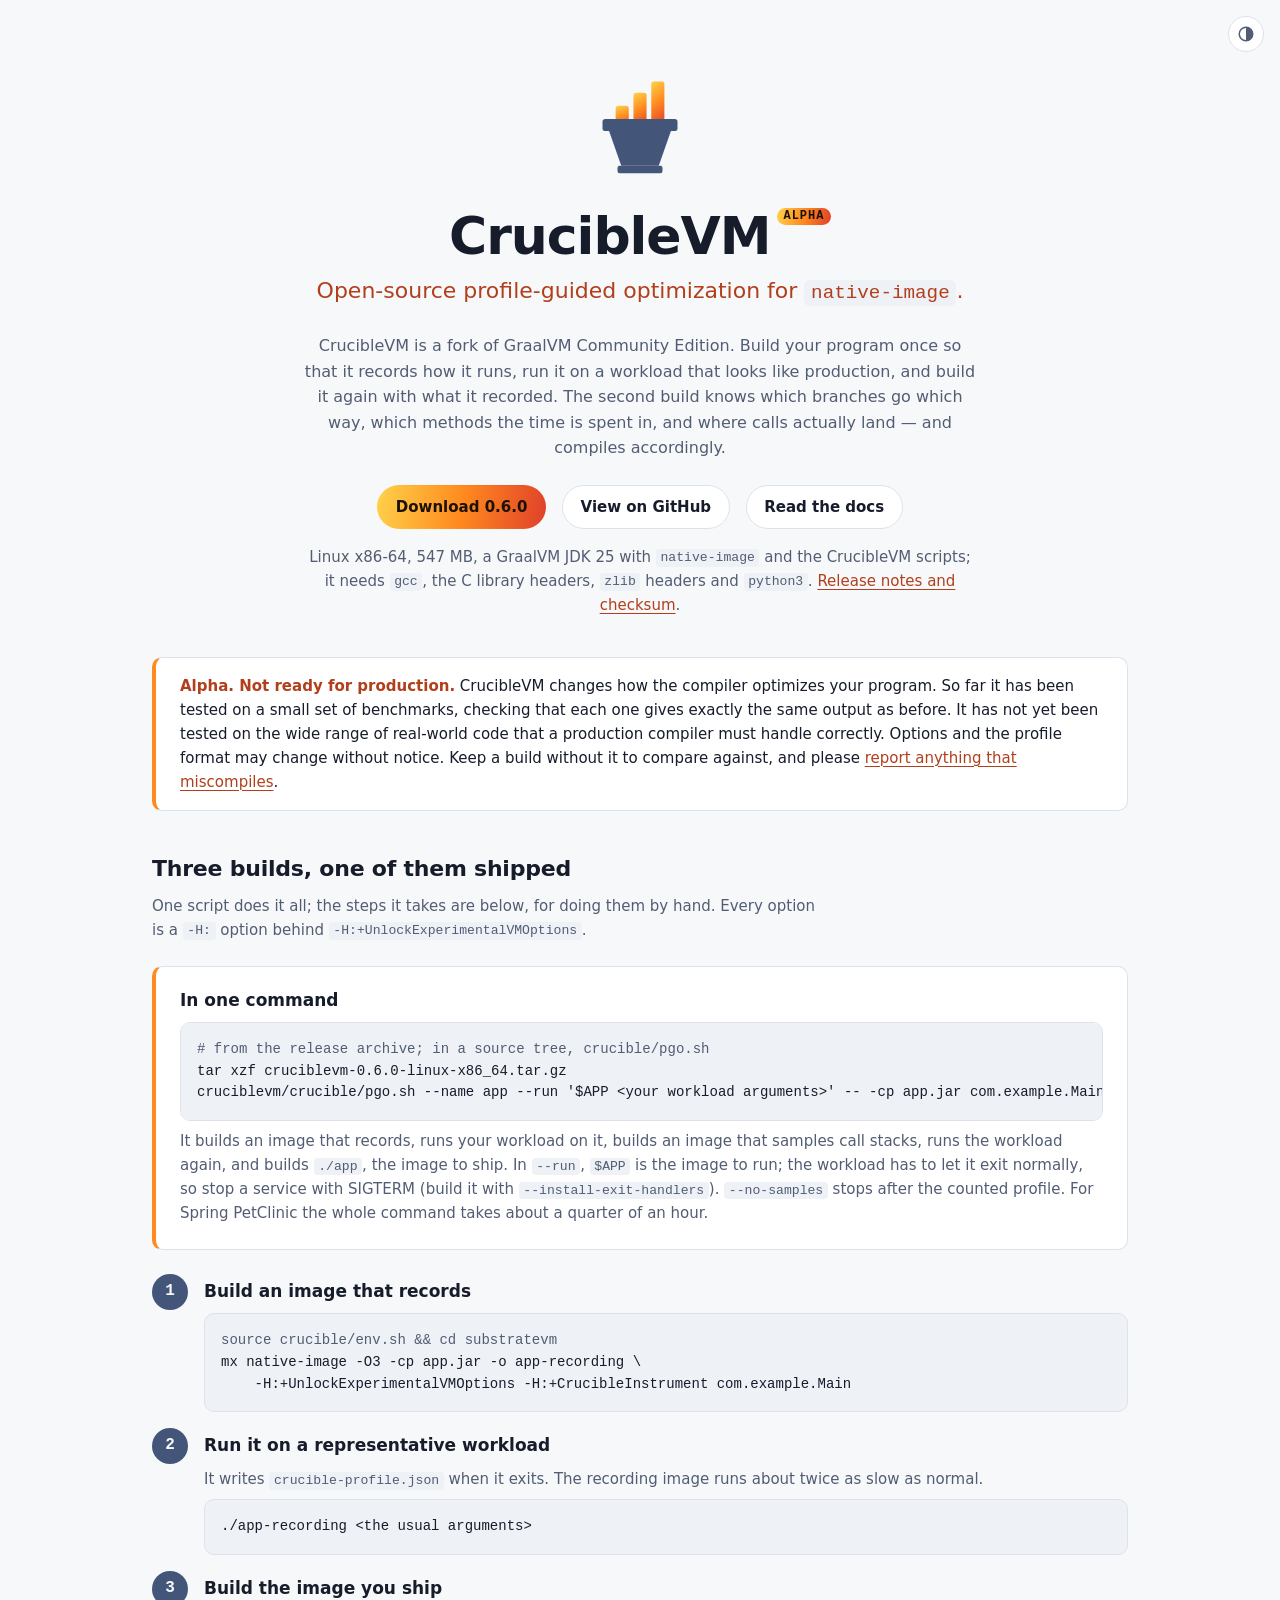
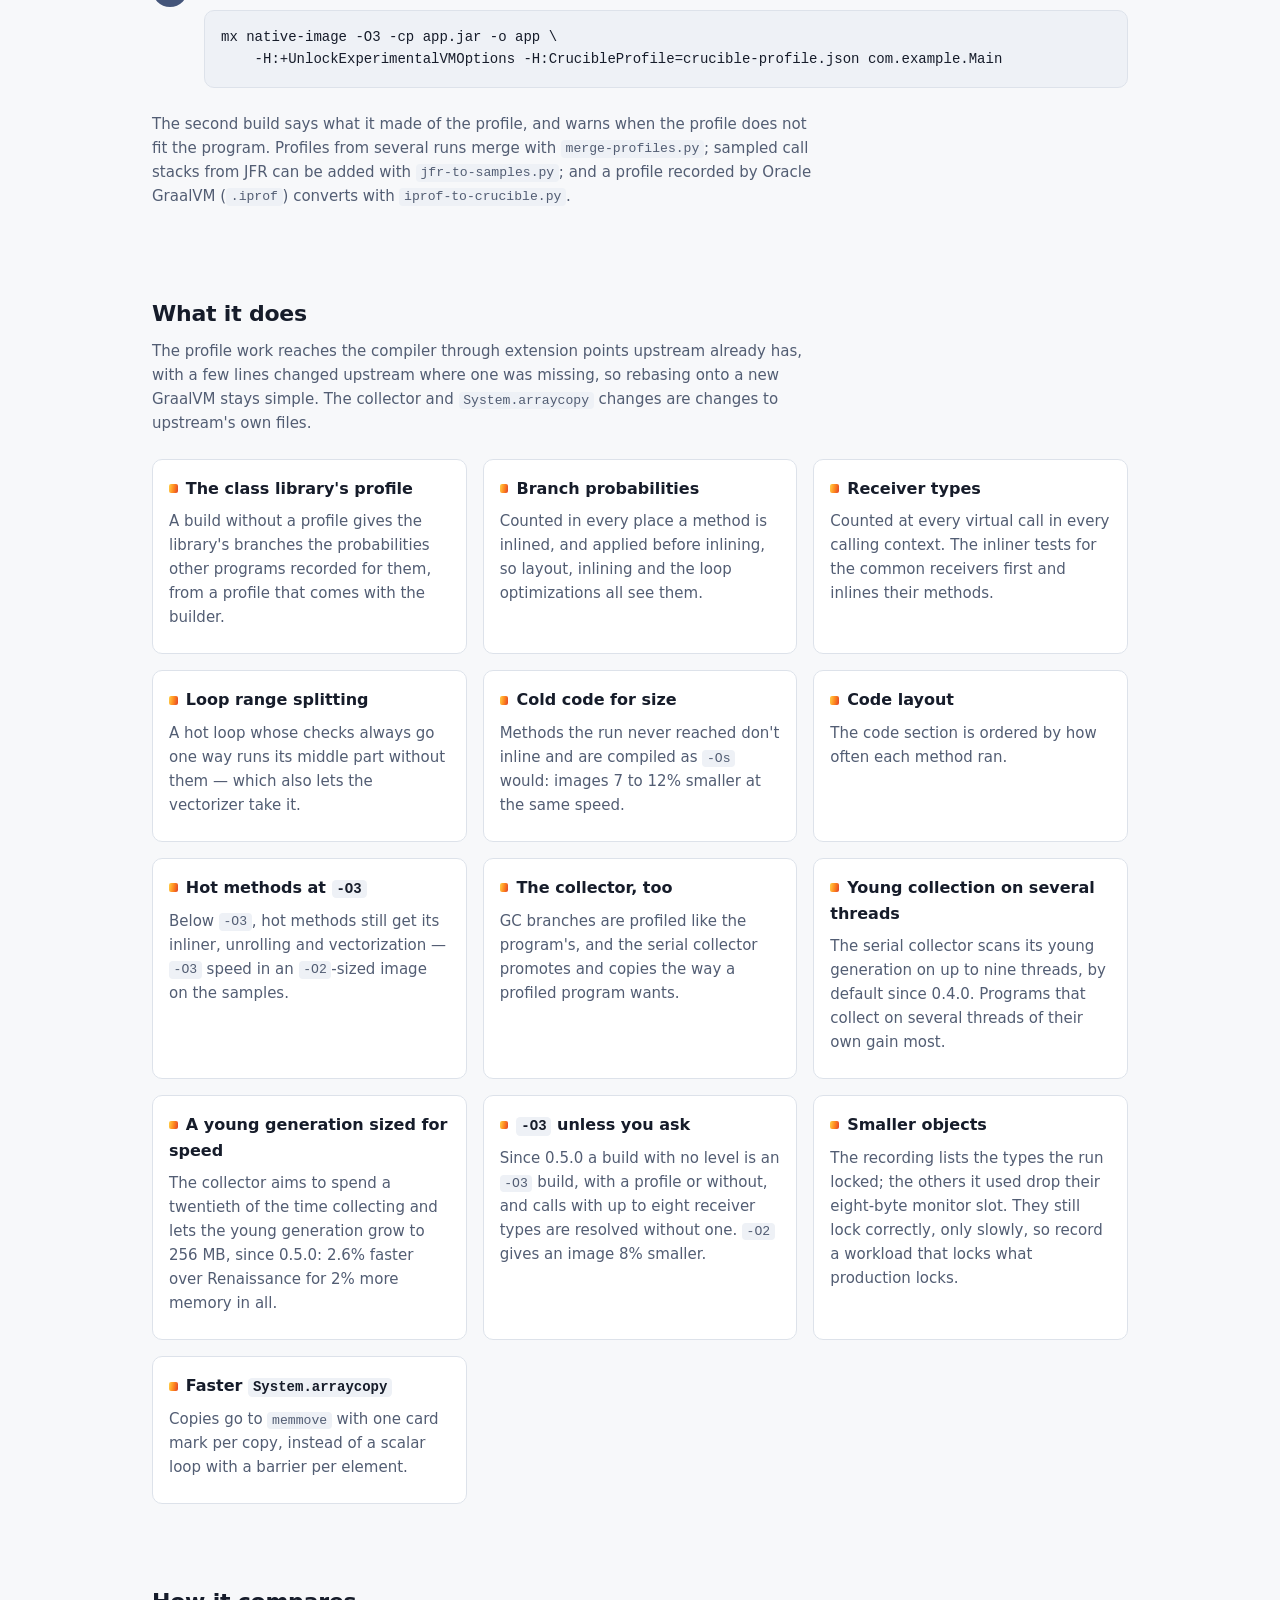
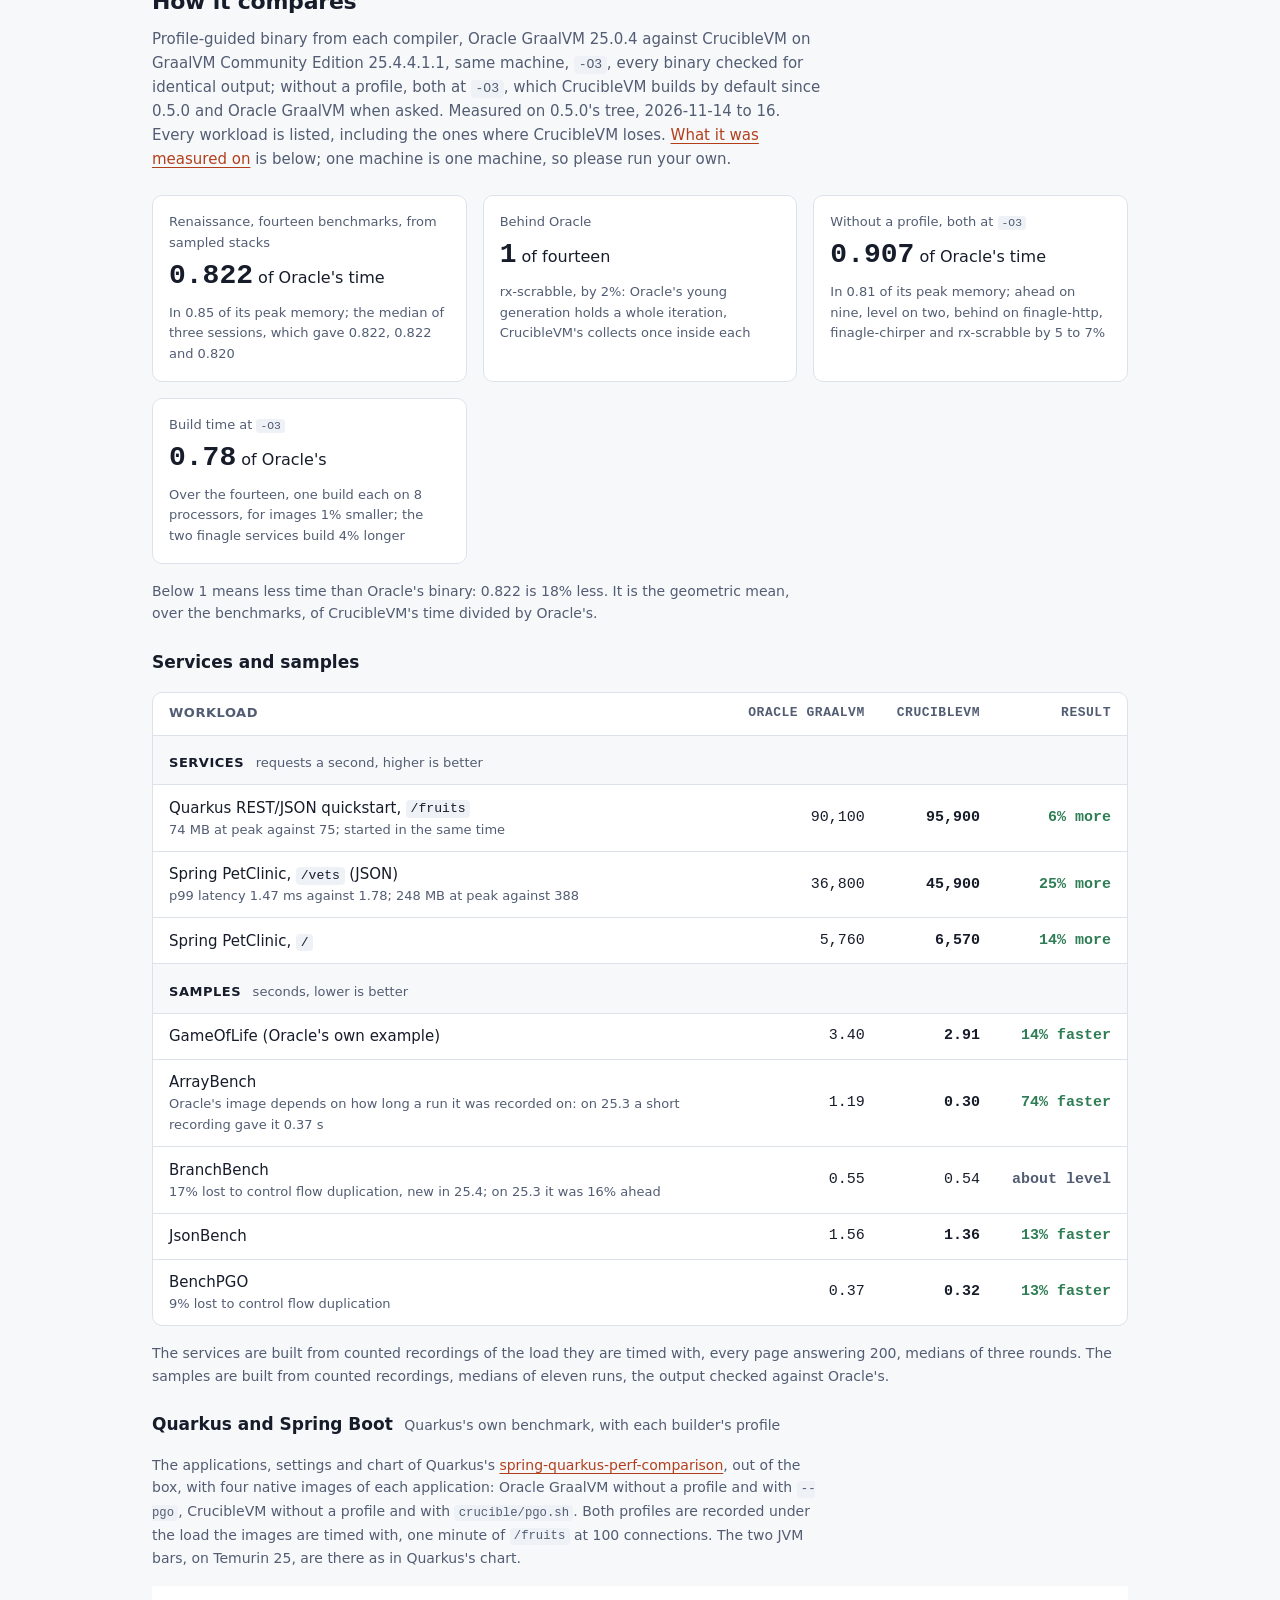
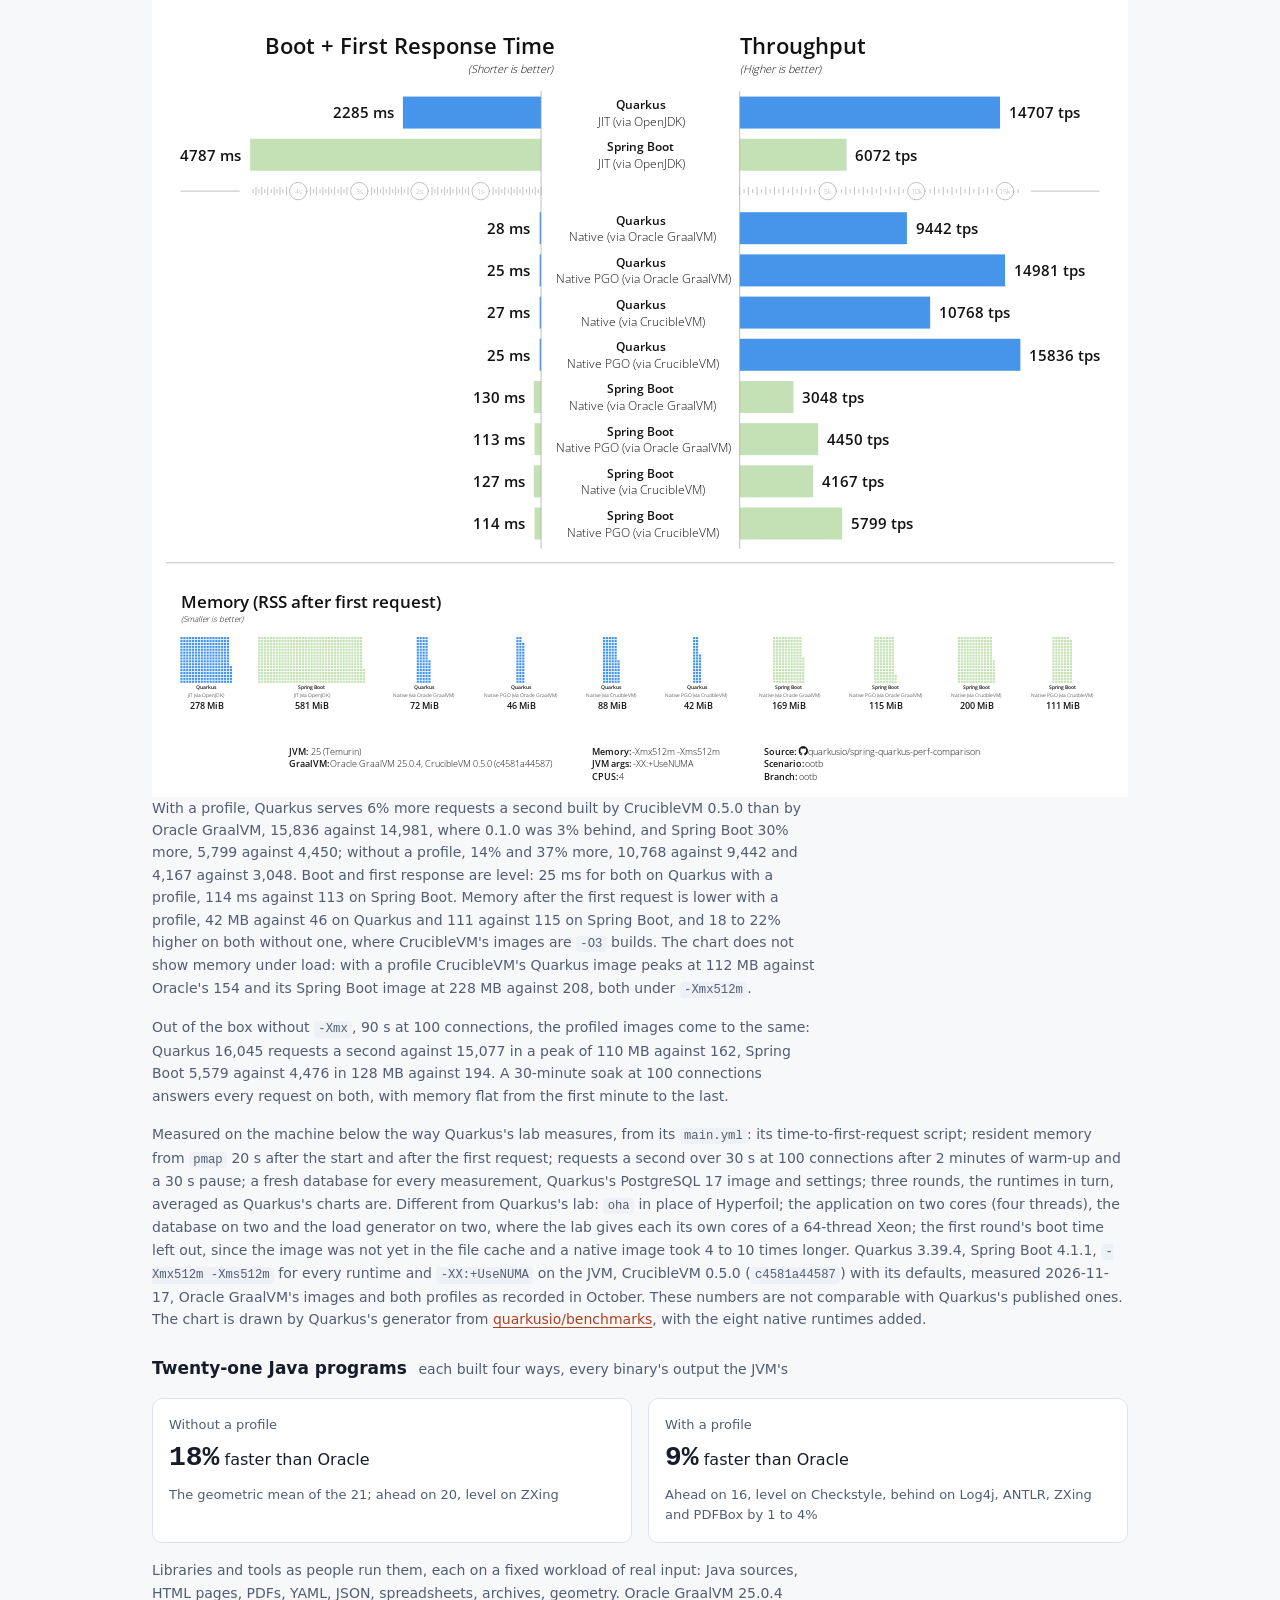
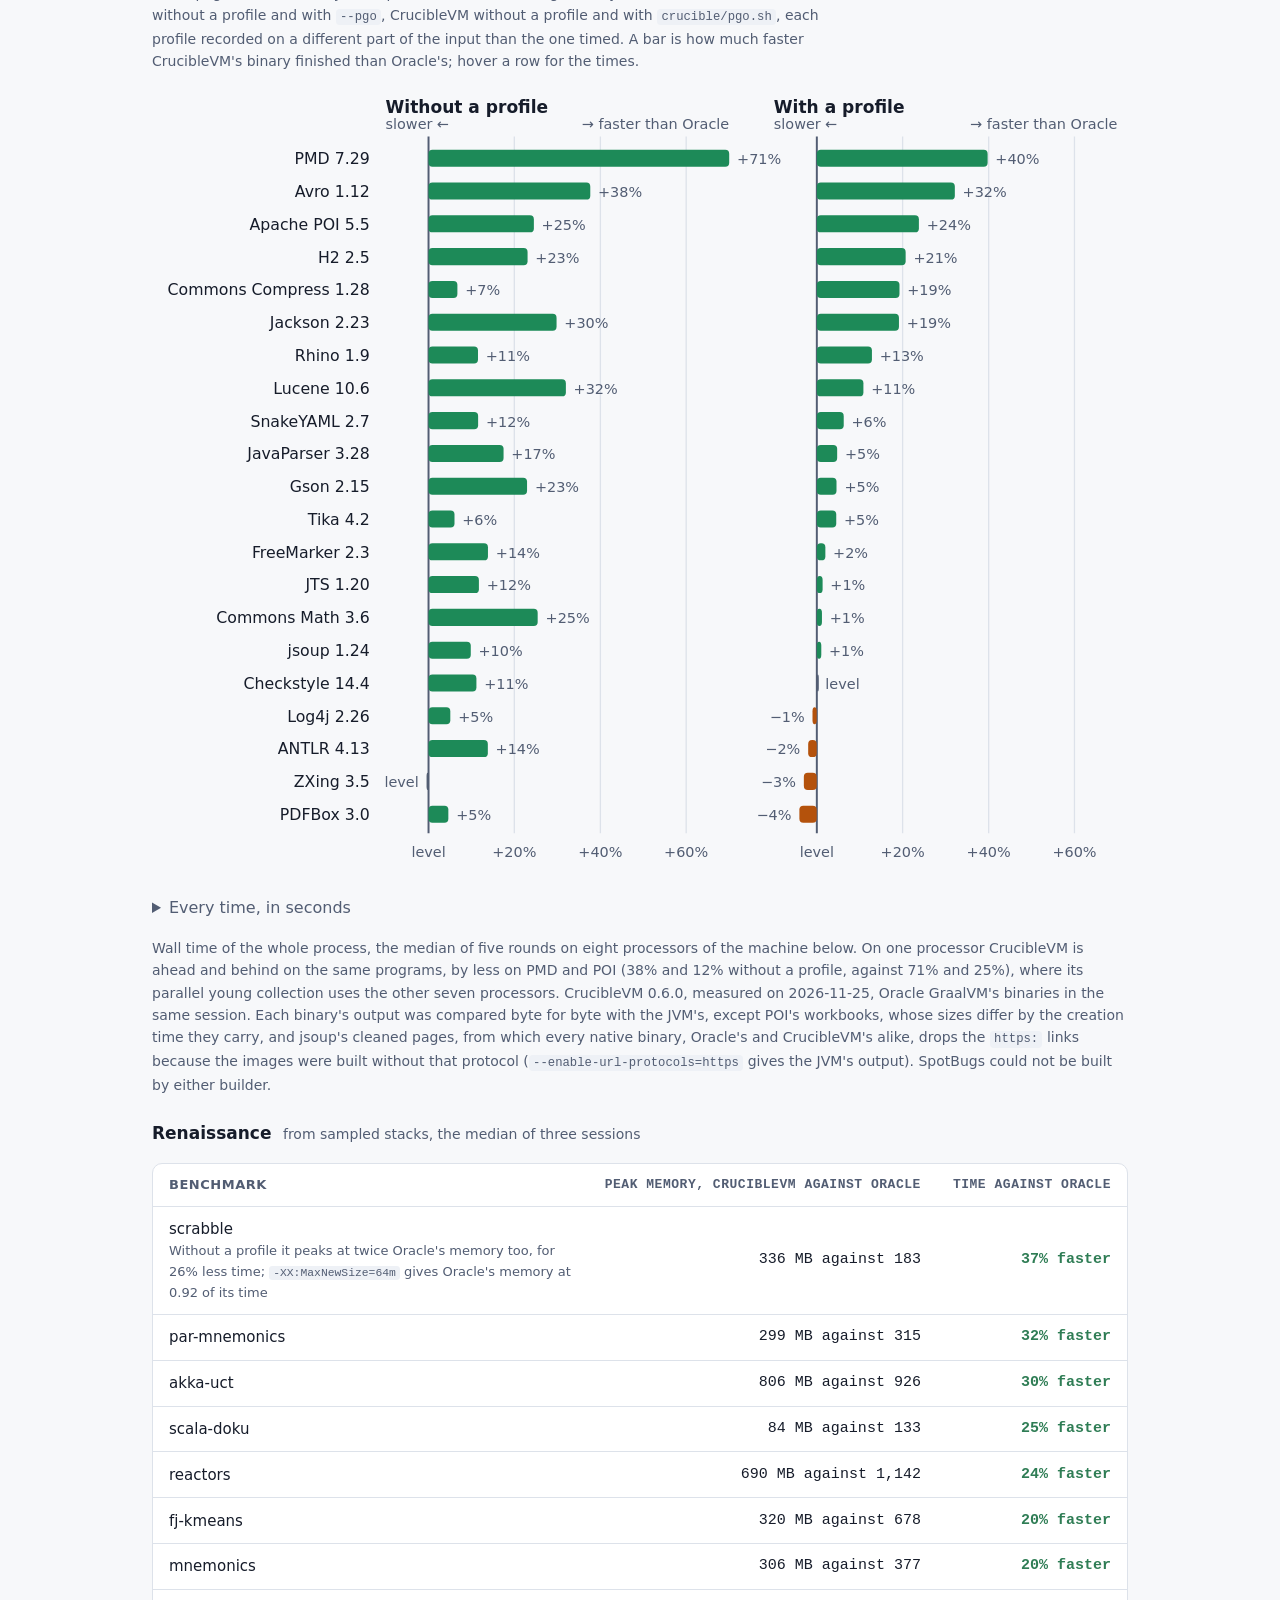
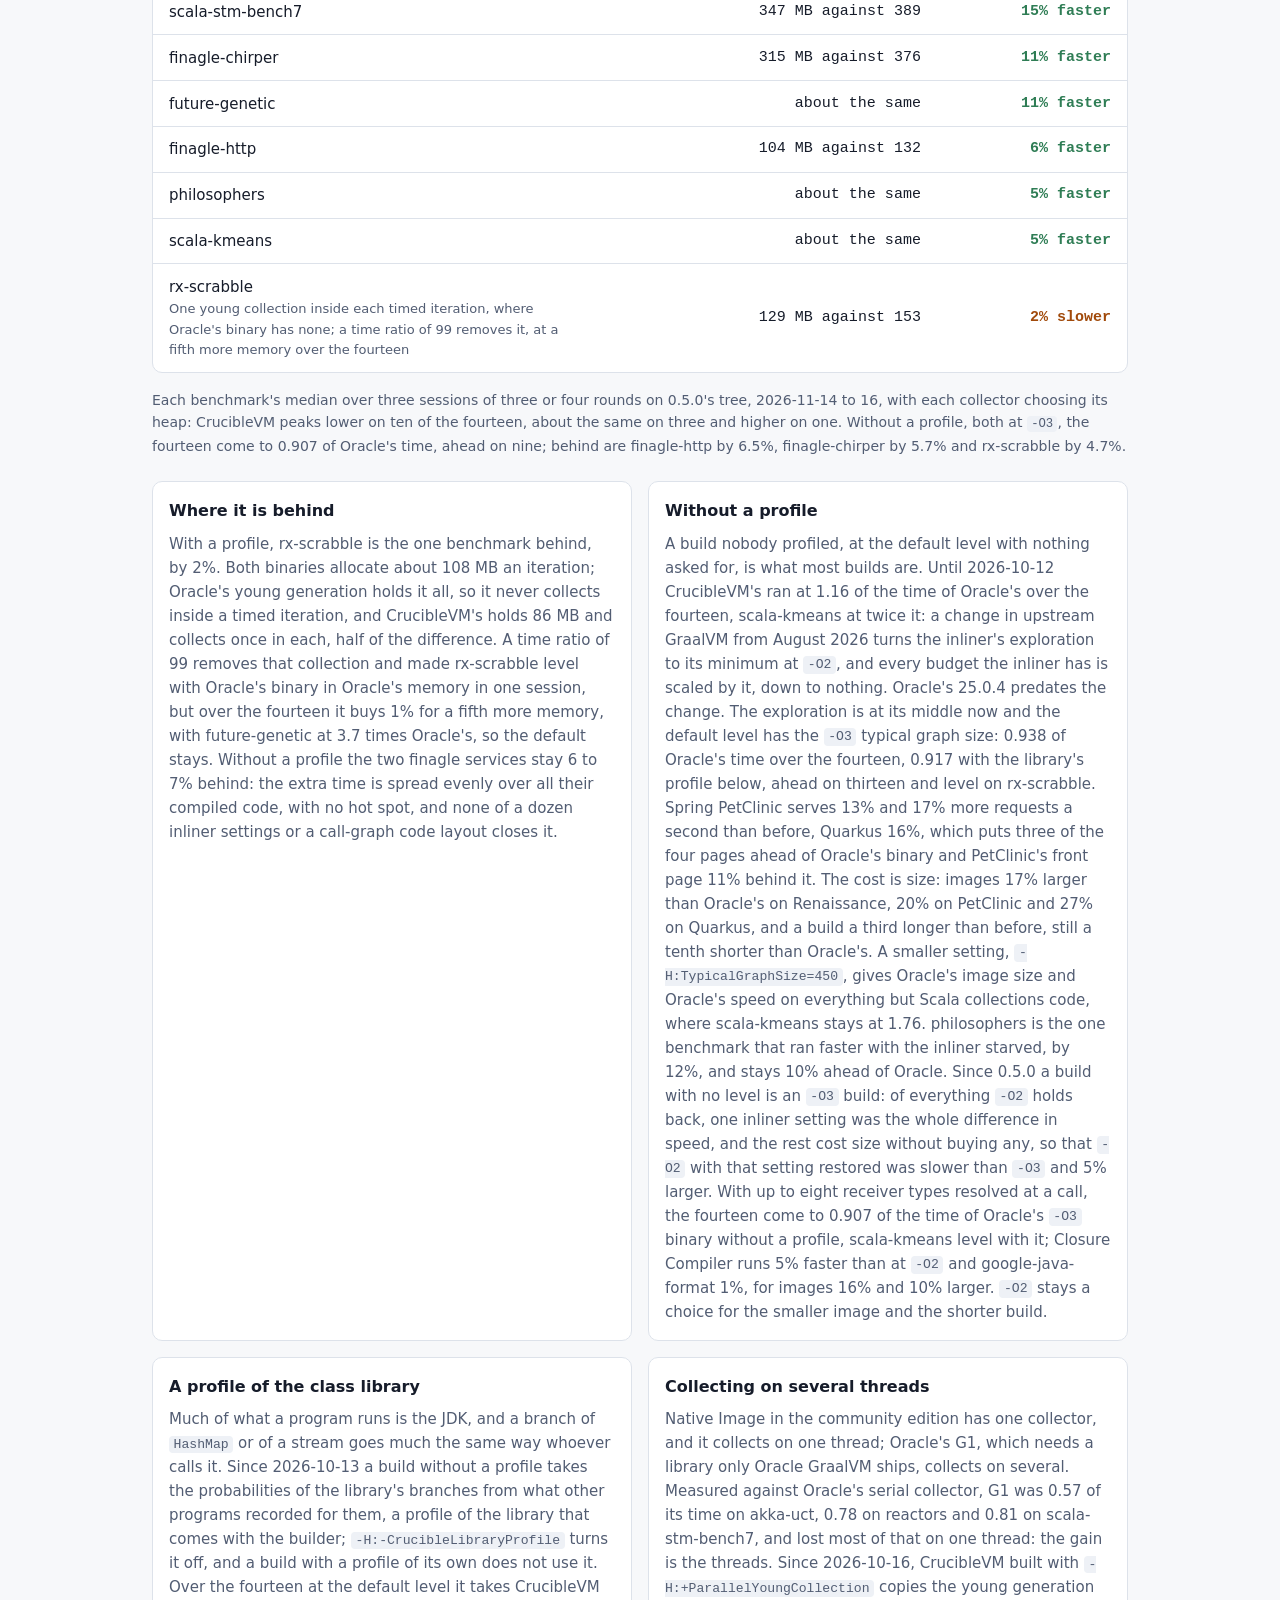
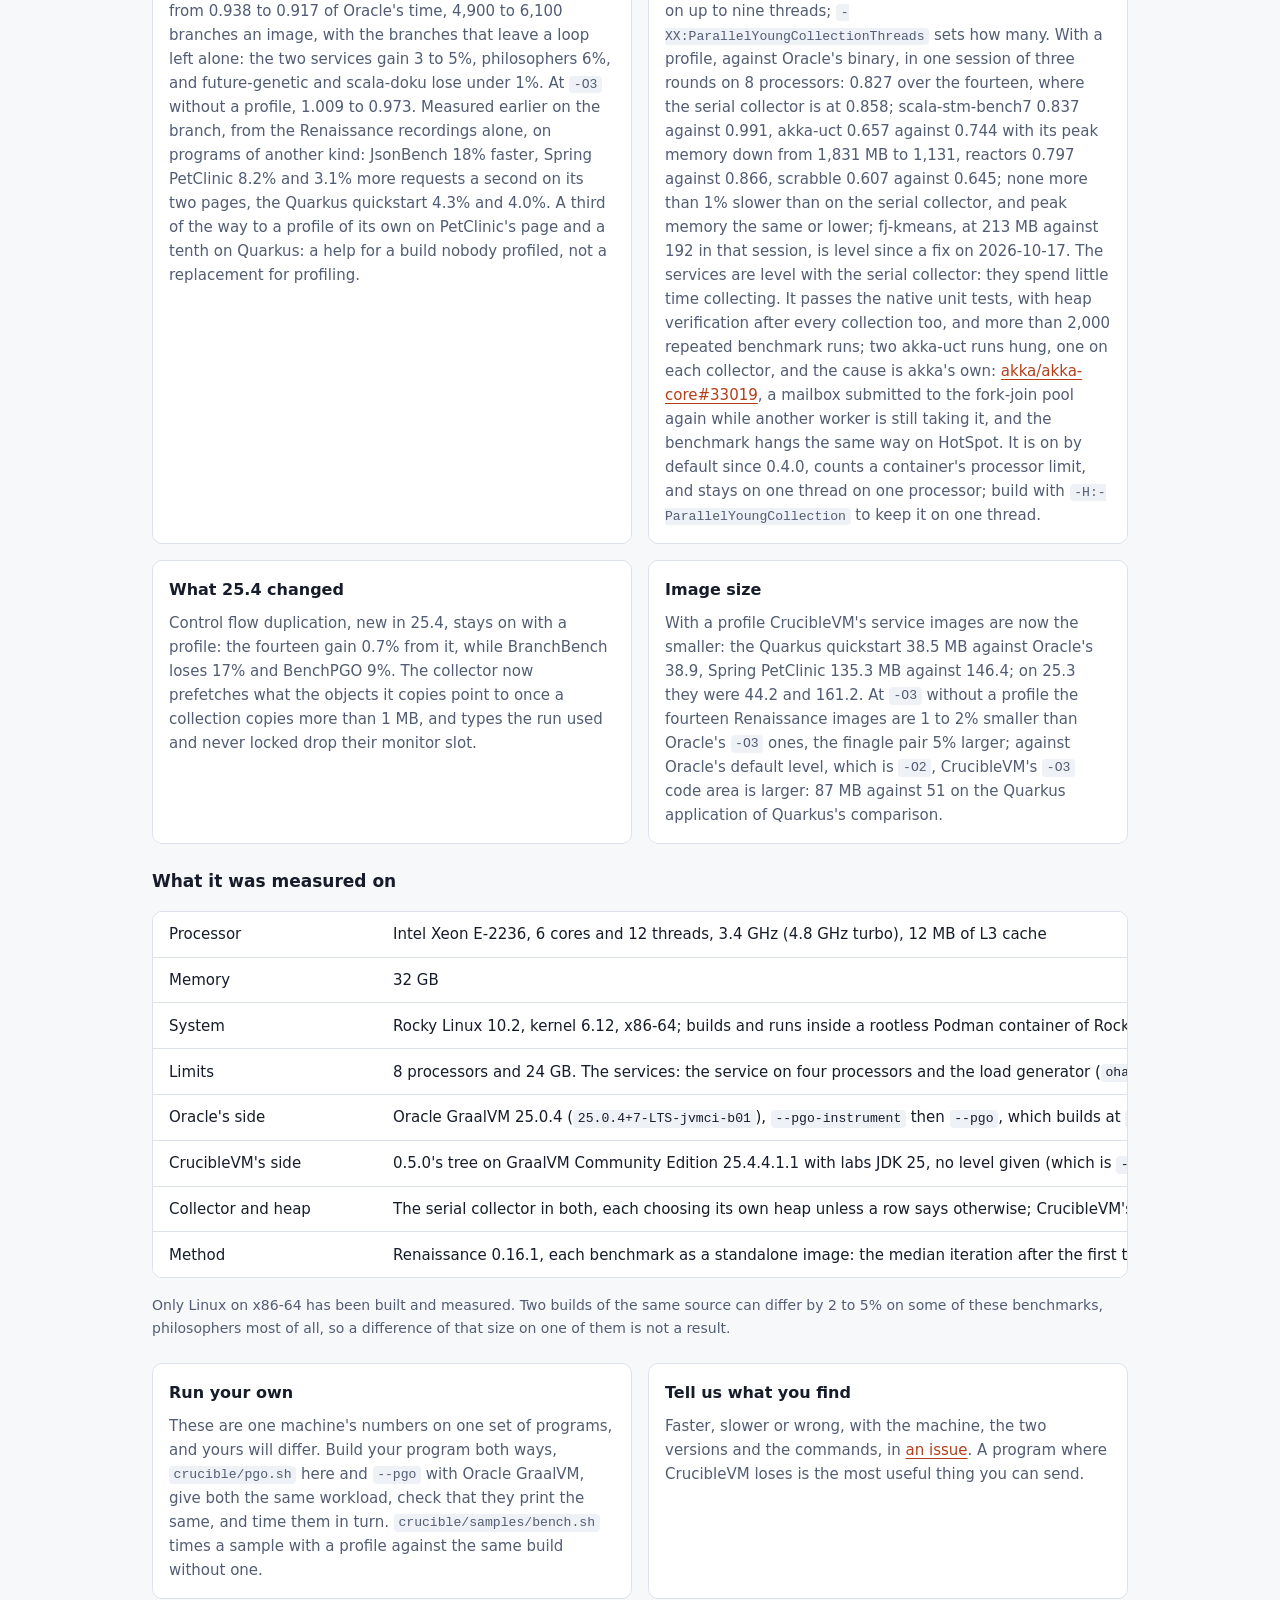
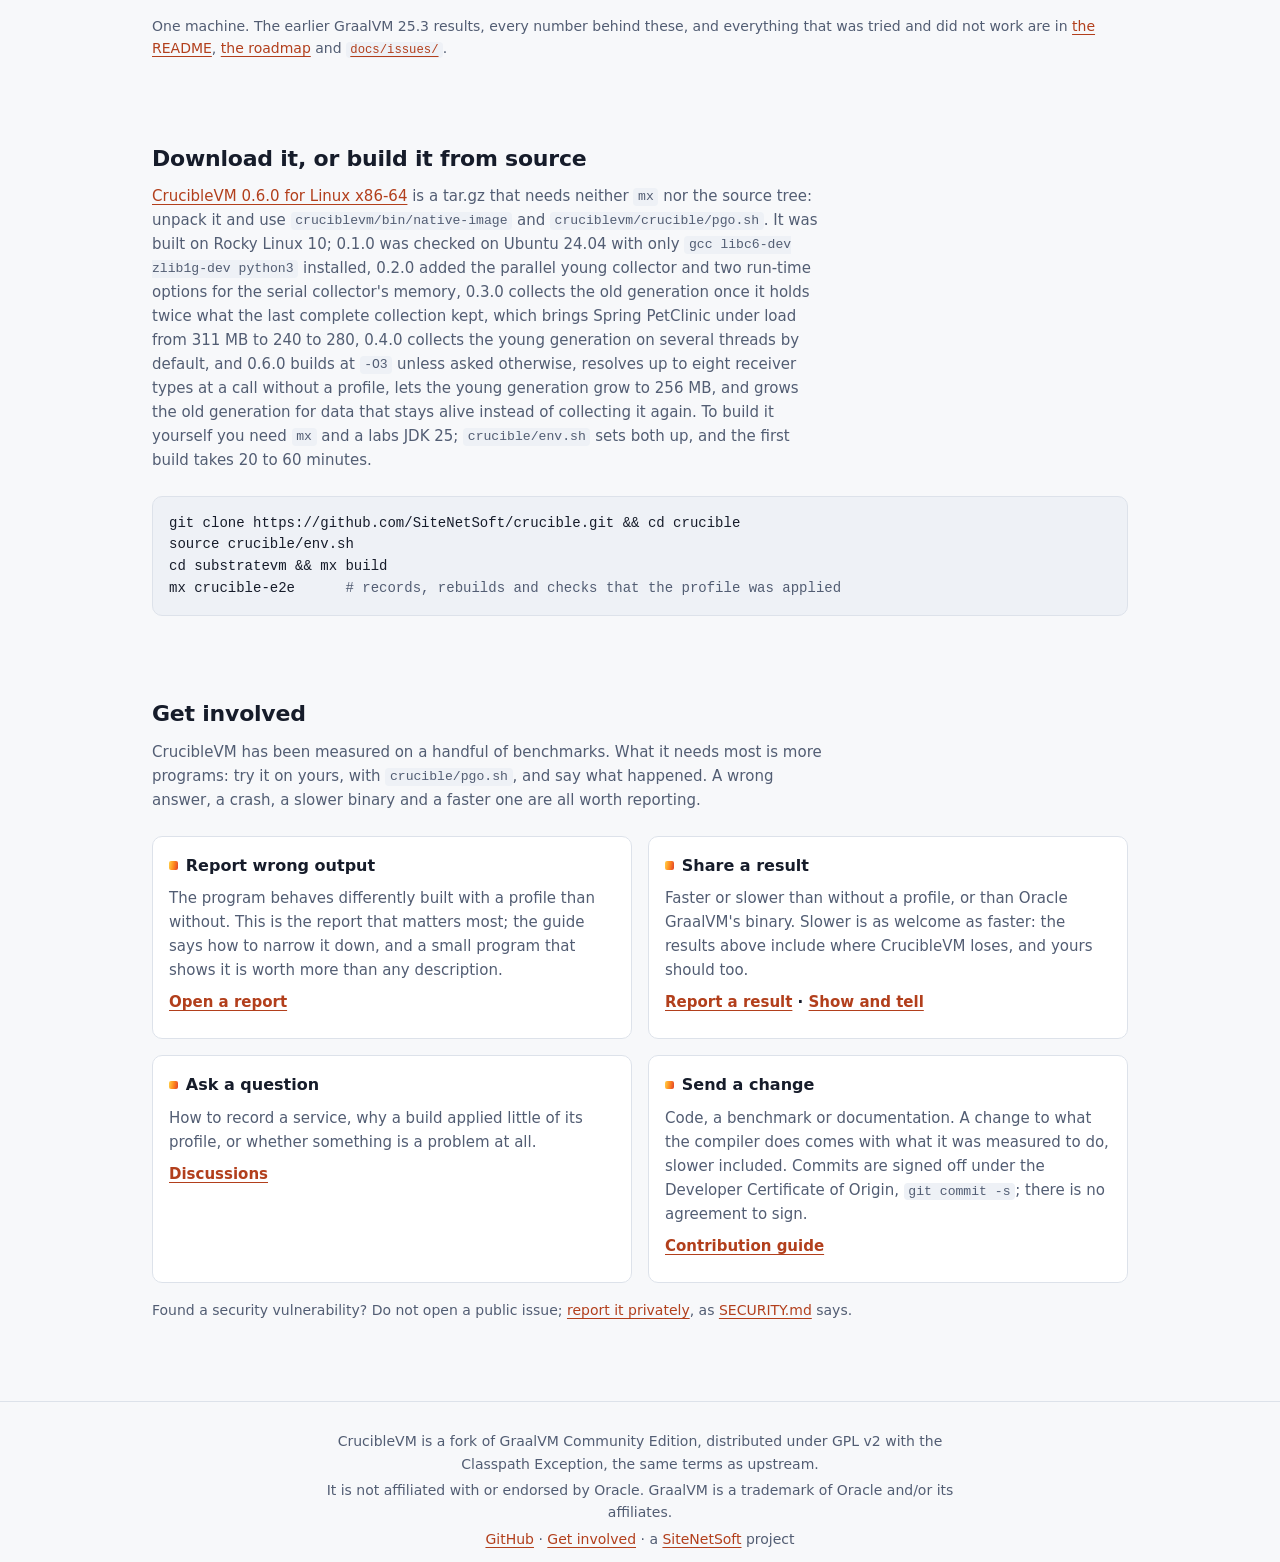
==== commit 0715aa22: "Measure the twenty-one programs again on 0.6.0 and point the download at 0.6.0" ====
--- a/index.html
+++ b/index.html
@@ -65,11 +65,11 @@
 		<p class="hero-tagline">Open-source profile-guided optimization for <code>native-image</code>.</p>
 		<p class="hero-intro">CrucibleVM is a fork of GraalVM Community Edition. Build your program once so that it records how it runs, run it on a workload that looks like production, and build it again with what it recorded. The second build knows which branches go which way, which methods the time is spent in, and where calls actually land — and compiles accordingly.</p>
 		<p class="hero-links">
-			<a class="button button--primary" href="https://github.com/SiteNetSoft/crucible/releases/tag/v0.5.0">Download 0.5.0</a>
+			<a class="button button--primary" href="https://github.com/SiteNetSoft/crucible/releases/tag/v0.6.0">Download 0.6.0</a>
 			<a class="button" href="https://github.com/SiteNetSoft/crucible">View on GitHub</a>
 			<a class="button" href="https://github.com/SiteNetSoft/crucible/blob/crucible/main/crucible/README.md">Read the docs</a>
 		</p>
-		<p class="hero-note">Linux x86-64, 547 MB, a GraalVM JDK 25 with <code>native-image</code> and the CrucibleVM scripts; it needs <code>gcc</code>, the C library headers, <code>zlib</code> headers and <code>python3</code>. <a href="https://github.com/SiteNetSoft/crucible/releases/tag/v0.5.0">Release notes and checksum</a>.
+		<p class="hero-note">Linux x86-64, 547 MB, a GraalVM JDK 25 with <code>native-image</code> and the CrucibleVM scripts; it needs <code>gcc</code>, the C library headers, <code>zlib</code> headers and <code>python3</code>. <a href="https://github.com/SiteNetSoft/crucible/releases/tag/v0.6.0">Release notes and checksum</a>.
 		</p>
 	</header>
 	<aside class="notice" aria-label="Alpha notice">
@@ -84,7 +84,7 @@
 			<div class="quick-start">
 				<h3>In one command</h3>
 				<pre><code><span class="c"># from the release archive; in a source tree, crucible/pgo.sh</span>
-tar xzf cruciblevm-0.5.0-linux-x86_64.tar.gz
+tar xzf cruciblevm-0.6.0-linux-x86_64.tar.gz
 cruciblevm/crucible/pgo.sh --name app --run '$APP &lt;your workload arguments&gt;' -- -cp app.jar com.example.Main</code></pre>
 				<p>It builds an image that records, runs your workload on it, builds an image that samples call stacks, runs the workload again, and builds <code>./app</code>, the image to ship. In <code>--run</code>, <code>$APP</code> is the image to run; the workload has to let it exit normally, so stop a service with SIGTERM (build it with <code>--install-exit-handlers</code>). <code>--no-samples</code> stops after the counted profile. For Spring PetClinic the whole command takes about a quarter of an hour.</p>
 			</div>
@@ -245,13 +245,13 @@
 			<dl class="stats">
 				<div>
 					<dt>Without a profile</dt>
-					<dd><strong>16%</strong> faster than Oracle</dd>
-					<dd class="stat-note">The geometric mean of the 21; ahead on 19, level on Checkstyle, behind on ZXing by 1%</dd>
+					<dd><strong>18%</strong> faster than Oracle</dd>
+					<dd class="stat-note">The geometric mean of the 21; ahead on 20, level on ZXing</dd>
 				</div>
 				<div>
 					<dt>With a profile</dt>
-					<dd><strong>7%</strong> faster than Oracle</dd>
-					<dd class="stat-note">Ahead on 15, level on jsoup and Log4j, behind on ANTLR, ZXing, PDFBox and Checkstyle by 3 to 5%</dd>
+					<dd><strong>9%</strong> faster than Oracle</dd>
+					<dd class="stat-note">Ahead on 16, level on Checkstyle, behind on Log4j, ANTLR, ZXing and PDFBox by 1 to 4%</dd>
 				</div>
 			</dl>
 			<p class="how-to-read">Libraries and tools as people run them, each on a fixed workload of real input: Java sources, HTML pages, PDFs, YAML, JSON, spreadsheets, archives, geometry. Oracle GraalVM 25.0.4 without a profile and with <code>--pgo</code>, CrucibleVM without a profile and with <code>crucible/pgo.sh</code>, each profile recorded on a different part of the input than the one timed. A bar is how much faster CrucibleVM's binary finished than Oracle's; hover a row for the times.</p>
@@ -282,202 +282,202 @@
 <text class="pc-tick" x="703.2" y="583" text-anchor="middle">+60%</text>
 <text class="pc-tick" x="474" y="28">slower ←</text>
 <text class="pc-tick" x="736" y="28" text-anchor="end">→ faster than Oracle</text>
-<g class="pc-row" style="--d:0ms"><title>PMD 7.29, checks java.base&#x27;s sources with the quickstart rules: Oracle GraalVM 6.6 s and 4.5 s with a profile, CrucibleVM 4.0 s and 3.36 s</title>
+<g class="pc-row" style="--d:0ms"><title>PMD 7.29, checks java.base&#x27;s sources with the quickstart rules: Oracle GraalVM 6.62 s and 4.5 s with a profile, CrucibleVM 3.87 s and 3.22 s</title>
 <rect class="pc-hit" x="0" y="40" width="744" height="25"/>
 <text class="pc-name" x="166" y="55" text-anchor="end">PMD 7.29</text>
-<rect class="pc-bar pc-win" x="210.8" y="44" width="212.9" height="13" rx="3"/>
-<text class="pc-value" x="429.6" y="55">+65%</text>
-<rect class="pc-bar pc-win" x="506.8" y="44" width="111.1" height="13" rx="3"/>
-<text class="pc-value" x="623.9" y="55">+34%</text>
-</g>
-<g class="pc-row" style="--d:35ms"><title>Apache POI 5.5, writes and reads back 12 spreadsheets: Oracle GraalVM 7.1 s and 5.8 s with a profile, CrucibleVM 5.65 s and 4.7 s</title>
+<rect class="pc-bar pc-win" x="210.8" y="44" width="229.2" height="13" rx="3"/>
+<text class="pc-value" x="446.0" y="55">+71%</text>
+<rect class="pc-bar pc-win" x="506.8" y="44" width="130.2" height="13" rx="3"/>
+<text class="pc-value" x="642.9" y="55">+40%</text>
+</g>
+<g class="pc-row" style="--d:35ms"><title>Avro 1.12, encodes and decodes 600,000 records: Oracle GraalVM 9.69 s and 7.94 s with a profile, CrucibleVM 7.04 s and 6.01 s</title>
 <rect class="pc-hit" x="0" y="65" width="744" height="25"/>
-<text class="pc-name" x="166" y="80" text-anchor="end">Apache POI 5.5</text>
-<rect class="pc-bar pc-win" x="210.8" y="69" width="84.0" height="13" rx="3"/>
-<text class="pc-value" x="300.8" y="80">+26%</text>
-<rect class="pc-bar pc-win" x="506.8" y="69" width="76.6" height="13" rx="3"/>
-<text class="pc-value" x="589.4" y="80">+23%</text>
-</g>
-<g class="pc-row" style="--d:70ms"><title>Jackson 2.23, reads and writes three benchmark JSON files: Oracle GraalVM 5.47 s and 4.38 s with a profile, CrucibleVM 4.25 s and 3.63 s</title>
+<text class="pc-name" x="166" y="80" text-anchor="end">Avro 1.12</text>
+<rect class="pc-bar pc-win" x="210.8" y="69" width="123.3" height="13" rx="3"/>
+<text class="pc-value" x="340.0" y="80">+38%</text>
+<rect class="pc-bar pc-win" x="506.8" y="69" width="105.2" height="13" rx="3"/>
+<text class="pc-value" x="617.9" y="80">+32%</text>
+</g>
+<g class="pc-row" style="--d:70ms"><title>Apache POI 5.5, writes and reads back 12 spreadsheets: Oracle GraalVM 7.11 s and 5.78 s with a profile, CrucibleVM 5.71 s and 4.67 s</title>
 <rect class="pc-hit" x="0" y="90" width="744" height="25"/>
-<text class="pc-name" x="166" y="105" text-anchor="end">Jackson 2.23</text>
-<rect class="pc-bar pc-win" x="210.8" y="94" width="94.0" height="13" rx="3"/>
-<text class="pc-value" x="310.8" y="105">+29%</text>
-<rect class="pc-bar pc-win" x="506.8" y="94" width="67.7" height="13" rx="3"/>
-<text class="pc-value" x="580.4" y="105">+21%</text>
-</g>
-<g class="pc-row" style="--d:105ms"><title>Commons Compress 1.28, writes and reads tar.gz, tar.bz2 and zip: Oracle GraalVM 14.1 s and 15.5 s with a profile, CrucibleVM 13.2 s and 12.9 s</title>
+<text class="pc-name" x="166" y="105" text-anchor="end">Apache POI 5.5</text>
+<rect class="pc-bar pc-win" x="210.8" y="94" width="80.3" height="13" rx="3"/>
+<text class="pc-value" x="297.0" y="105">+25%</text>
+<rect class="pc-bar pc-win" x="506.8" y="94" width="77.8" height="13" rx="3"/>
+<text class="pc-value" x="590.6" y="105">+24%</text>
+</g>
+<g class="pc-row" style="--d:105ms"><title>H2 2.5, runs a 400,000-row SQL script in memory: Oracle GraalVM 7.85 s and 6.48 s with a profile, CrucibleVM 6.38 s and 5.37 s</title>
 <rect class="pc-hit" x="0" y="115" width="744" height="25"/>
-<text class="pc-name" x="166" y="130" text-anchor="end">Commons Compress 1.28</text>
-<rect class="pc-bar pc-win" x="210.8" y="119" width="22.3" height="13" rx="3"/>
-<text class="pc-value" x="239.1" y="130">+7%</text>
-<rect class="pc-bar pc-win" x="506.8" y="119" width="66.0" height="13" rx="3"/>
-<text class="pc-value" x="578.8" y="130">+20%</text>
-</g>
-<g class="pc-row" style="--d:140ms"><title>H2 2.5, runs a 400,000-row SQL script in memory: Oracle GraalVM 7.9 s and 6.65 s with a profile, CrucibleVM 6.75 s and 5.7 s</title>
+<text class="pc-name" x="166" y="130" text-anchor="end">H2 2.5</text>
+<rect class="pc-bar pc-win" x="210.8" y="119" width="75.5" height="13" rx="3"/>
+<text class="pc-value" x="292.2" y="130">+23%</text>
+<rect class="pc-bar pc-win" x="506.8" y="119" width="67.7" height="13" rx="3"/>
+<text class="pc-value" x="580.4" y="130">+21%</text>
+</g>
+<g class="pc-row" style="--d:140ms"><title>Commons Compress 1.28, writes and reads tar.gz, tar.bz2 and zip: Oracle GraalVM 14.3 s and 15.5 s with a profile, CrucibleVM 13.4 s and 13.0 s</title>
 <rect class="pc-hit" x="0" y="140" width="744" height="25"/>
-<text class="pc-name" x="166" y="155" text-anchor="end">H2 2.5</text>
-<rect class="pc-bar pc-win" x="210.8" y="144" width="55.8" height="13" rx="3"/>
-<text class="pc-value" x="272.5" y="155">+17%</text>
-<rect class="pc-bar pc-win" x="506.8" y="144" width="54.6" height="13" rx="3"/>
-<text class="pc-value" x="567.3" y="155">+17%</text>
-</g>
-<g class="pc-row" style="--d:175ms"><title>Avro 1.12, encodes and decodes 600,000 records: Oracle GraalVM 9.73 s and 7.91 s with a profile, CrucibleVM 8.33 s and 6.96 s</title>
+<text class="pc-name" x="166" y="155" text-anchor="end">Commons Compress 1.28</text>
+<rect class="pc-bar pc-win" x="210.8" y="144" width="22.0" height="13" rx="3"/>
+<text class="pc-value" x="238.7" y="155">+7%</text>
+<rect class="pc-bar pc-win" x="506.8" y="144" width="63.0" height="13" rx="3"/>
+<text class="pc-value" x="575.7" y="155">+19%</text>
+</g>
+<g class="pc-row" style="--d:175ms"><title>Jackson 2.23, reads and writes three benchmark JSON files: Oracle GraalVM 5.49 s and 4.36 s with a profile, CrucibleVM 4.23 s and 3.66 s</title>
 <rect class="pc-hit" x="0" y="165" width="744" height="25"/>
-<text class="pc-name" x="166" y="180" text-anchor="end">Avro 1.12</text>
-<rect class="pc-bar pc-win" x="210.8" y="169" width="55.0" height="13" rx="3"/>
-<text class="pc-value" x="271.8" y="180">+17%</text>
-<rect class="pc-bar pc-win" x="506.8" y="169" width="44.7" height="13" rx="3"/>
-<text class="pc-value" x="557.5" y="180">+14%</text>
-</g>
-<g class="pc-row" style="--d:210ms"><title>Rhino 1.9, interprets six Octane benchmarks: Oracle GraalVM 7.4 s and 6.76 s with a profile, CrucibleVM 6.6 s and 5.98 s</title>
+<text class="pc-name" x="166" y="180" text-anchor="end">Jackson 2.23</text>
+<rect class="pc-bar pc-win" x="210.8" y="169" width="97.6" height="13" rx="3"/>
+<text class="pc-value" x="314.3" y="180">+30%</text>
+<rect class="pc-bar pc-win" x="506.8" y="169" width="62.6" height="13" rx="3"/>
+<text class="pc-value" x="575.4" y="180">+19%</text>
+</g>
+<g class="pc-row" style="--d:210ms"><title>Rhino 1.9, interprets six Octane benchmarks: Oracle GraalVM 7.37 s and 6.78 s with a profile, CrucibleVM 6.61 s and 6.01 s</title>
 <rect class="pc-hit" x="0" y="190" width="744" height="25"/>
 <text class="pc-name" x="166" y="205" text-anchor="end">Rhino 1.9</text>
-<rect class="pc-bar pc-win" x="210.8" y="194" width="39.7" height="13" rx="3"/>
-<text class="pc-value" x="256.4" y="205">+12%</text>
-<rect class="pc-bar pc-win" x="506.8" y="194" width="42.7" height="13" rx="3"/>
-<text class="pc-value" x="555.5" y="205">+13%</text>
-</g>
-<g class="pc-row" style="--d:245ms"><title>Lucene 10.6, indexes 1,504 sources, runs 300 queries: Oracle GraalVM 3.22 s and 2.25 s with a profile, CrucibleVM 2.46 s and 2.02 s</title>
+<rect class="pc-bar pc-win" x="210.8" y="194" width="37.7" height="13" rx="3"/>
+<text class="pc-value" x="254.4" y="205">+11%</text>
+<rect class="pc-bar pc-win" x="506.8" y="194" width="42.0" height="13" rx="3"/>
+<text class="pc-value" x="554.7" y="205">+13%</text>
+</g>
+<g class="pc-row" style="--d:245ms"><title>Lucene 10.6, indexes 1,504 sources, runs 300 queries: Oracle GraalVM 3.22 s and 2.25 s with a profile, CrucibleVM 2.44 s and 2.03 s</title>
 <rect class="pc-hit" x="0" y="215" width="744" height="25"/>
 <text class="pc-name" x="166" y="230" text-anchor="end">Lucene 10.6</text>
-<rect class="pc-bar pc-win" x="210.8" y="219" width="101.2" height="13" rx="3"/>
-<text class="pc-value" x="317.9" y="230">+31%</text>
-<rect class="pc-bar pc-win" x="506.8" y="219" width="37.3" height="13" rx="3"/>
-<text class="pc-value" x="550.0" y="230">+11%</text>
-</g>
-<g class="pc-row" style="--d:280ms"><title>SnakeYAML 2.7, loads and dumps 1,405 YAML files: Oracle GraalVM 2.8 s and 2.06 s with a profile, CrucibleVM 2.5 s and 1.93 s</title>
+<rect class="pc-bar pc-win" x="210.8" y="219" width="104.7" height="13" rx="3"/>
+<text class="pc-value" x="321.4" y="230">+32%</text>
+<rect class="pc-bar pc-win" x="506.8" y="219" width="35.5" height="13" rx="3"/>
+<text class="pc-value" x="548.2" y="230">+11%</text>
+</g>
+<g class="pc-row" style="--d:280ms"><title>SnakeYAML 2.7, loads and dumps 1,405 YAML files: Oracle GraalVM 2.8 s and 2.04 s with a profile, CrucibleVM 2.51 s and 1.92 s</title>
 <rect class="pc-hit" x="0" y="240" width="744" height="25"/>
 <text class="pc-name" x="166" y="255" text-anchor="end">SnakeYAML 2.7</text>
-<rect class="pc-bar pc-win" x="210.8" y="244" width="39.3" height="13" rx="3"/>
-<text class="pc-value" x="256.0" y="255">+12%</text>
-<rect class="pc-bar pc-win" x="506.8" y="244" width="22.1" height="13" rx="3"/>
-<text class="pc-value" x="534.8" y="255">+7%</text>
-</g>
-<g class="pc-row" style="--d:315ms"><title>Gson 2.15, writes and reads 200,000 orders as JSON: Oracle GraalVM 13.4 s and 9.8 s with a profile, CrucibleVM 10.8 s and 9.32 s</title>
+<rect class="pc-bar pc-win" x="210.8" y="244" width="37.8" height="13" rx="3"/>
+<text class="pc-value" x="254.6" y="255">+12%</text>
+<rect class="pc-bar pc-win" x="506.8" y="244" width="20.5" height="13" rx="3"/>
+<text class="pc-value" x="533.2" y="255">+6%</text>
+</g>
+<g class="pc-row" style="--d:315ms"><title>JavaParser 3.28, parses and reprints 1,504 sources: Oracle GraalVM 7.74 s and 5.08 s with a profile, CrucibleVM 6.59 s and 4.85 s</title>
 <rect class="pc-hit" x="0" y="265" width="744" height="25"/>
-<text class="pc-name" x="166" y="280" text-anchor="end">Gson 2.15</text>
-<rect class="pc-bar pc-win" x="210.8" y="269" width="78.8" height="13" rx="3"/>
-<text class="pc-value" x="295.6" y="280">+24%</text>
-<rect class="pc-bar pc-win" x="506.8" y="269" width="16.9" height="13" rx="3"/>
-<text class="pc-value" x="529.6" y="280">+5%</text>
-</g>
-<g class="pc-row" style="--d:350ms"><title>Tika 4.2, extracts text from 51 documents: Oracle GraalVM 43.9 s and 41.6 s with a profile, CrucibleVM 41.5 s and 39.95 s</title>
+<text class="pc-name" x="166" y="280" text-anchor="end">JavaParser 3.28</text>
+<rect class="pc-bar pc-win" x="210.8" y="269" width="57.2" height="13" rx="3"/>
+<text class="pc-value" x="273.9" y="280">+17%</text>
+<rect class="pc-bar pc-win" x="506.8" y="269" width="15.5" height="13" rx="3"/>
+<text class="pc-value" x="528.3" y="280">+5%</text>
+</g>
+<g class="pc-row" style="--d:350ms"><title>Gson 2.15, writes and reads 200,000 orders as JSON: Oracle GraalVM 13.4 s and 9.79 s with a profile, CrucibleVM 10.9 s and 9.36 s</title>
 <rect class="pc-hit" x="0" y="290" width="744" height="25"/>
-<text class="pc-name" x="166" y="305" text-anchor="end">Tika 4.2</text>
-<rect class="pc-bar pc-win" x="210.8" y="294" width="18.9" height="13" rx="3"/>
-<text class="pc-value" x="235.7" y="305">+6%</text>
-<rect class="pc-bar pc-win" x="506.8" y="294" width="13.5" height="13" rx="3"/>
-<text class="pc-value" x="526.3" y="305">+4%</text>
-</g>
-<g class="pc-row" style="--d:385ms"><title>JavaParser 3.28, parses and reprints 1,504 sources: Oracle GraalVM 7.7 s and 5.0 s with a profile, CrucibleVM 6.4 s and 4.9 s</title>
+<text class="pc-name" x="166" y="305" text-anchor="end">Gson 2.15</text>
+<rect class="pc-bar pc-win" x="210.8" y="294" width="75.1" height="13" rx="3"/>
+<text class="pc-value" x="291.9" y="305">+23%</text>
+<rect class="pc-bar pc-win" x="506.8" y="294" width="15.0" height="13" rx="3"/>
+<text class="pc-value" x="527.8" y="305">+5%</text>
+</g>
+<g class="pc-row" style="--d:385ms"><title>Tika 4.2, extracts text from 51 documents: Oracle GraalVM 43.9 s and 41.7 s with a profile, CrucibleVM 41.4 s and 39.9 s</title>
 <rect class="pc-hit" x="0" y="315" width="744" height="25"/>
-<text class="pc-name" x="166" y="330" text-anchor="end">JavaParser 3.28</text>
-<rect class="pc-bar pc-win" x="210.8" y="319" width="66.5" height="13" rx="3"/>
-<text class="pc-value" x="283.3" y="330">+20%</text>
-<rect class="pc-bar pc-win" x="506.8" y="319" width="6.7" height="13" rx="3"/>
-<text class="pc-value" x="519.4" y="330">+2%</text>
-</g>
-<g class="pc-row" style="--d:420ms"><title>FreeMarker 2.3, renders three templates 1,500 times: Oracle GraalVM 8.6 s and 6.65 s with a profile, CrucibleVM 7.6 s and 6.54 s</title>
+<text class="pc-name" x="166" y="330" text-anchor="end">Tika 4.2</text>
+<rect class="pc-bar pc-win" x="210.8" y="319" width="19.8" height="13" rx="3"/>
+<text class="pc-value" x="236.5" y="330">+6%</text>
+<rect class="pc-bar pc-win" x="506.8" y="319" width="14.8" height="13" rx="3"/>
+<text class="pc-value" x="527.5" y="330">+5%</text>
+</g>
+<g class="pc-row" style="--d:420ms"><title>FreeMarker 2.3, renders three templates 1,500 times: Oracle GraalVM 8.64 s and 6.7 s with a profile, CrucibleVM 7.59 s and 6.57 s</title>
 <rect class="pc-hit" x="0" y="340" width="744" height="25"/>
 <text class="pc-name" x="166" y="355" text-anchor="end">FreeMarker 2.3</text>
-<rect class="pc-bar pc-win" x="210.8" y="344" width="43.1" height="13" rx="3"/>
-<text class="pc-value" x="259.8" y="355">+13%</text>
-<rect class="pc-bar pc-win" x="506.8" y="344" width="5.5" height="13" rx="3"/>
-<text class="pc-value" x="518.3" y="355">+2%</text>
-</g>
-<g class="pc-row" style="--d:455ms"><title>Commons Math 3.6, solves, decomposes, integrates and fits: Oracle GraalVM 6.86 s and 5.15 s with a profile, CrucibleVM 5.48 s and 5.07 s</title>
+<rect class="pc-bar pc-win" x="210.8" y="344" width="45.3" height="13" rx="3"/>
+<text class="pc-value" x="262.1" y="355">+14%</text>
+<rect class="pc-bar pc-win" x="506.8" y="344" width="6.5" height="13" rx="3"/>
+<text class="pc-value" x="519.2" y="355">+2%</text>
+</g>
+<g class="pc-row" style="--d:455ms"><title>JTS 1.20, buffers, unions and intersects 20,000 polygons: Oracle GraalVM 1.81 s and 1.51 s with a profile, CrucibleVM 1.62 s and 1.49 s</title>
 <rect class="pc-hit" x="0" y="365" width="744" height="25"/>
-<text class="pc-name" x="166" y="380" text-anchor="end">Commons Math 3.6</text>
-<rect class="pc-bar pc-win" x="210.8" y="369" width="82.5" height="13" rx="3"/>
-<text class="pc-value" x="299.2" y="380">+25%</text>
-<rect class="pc-bar pc-win" x="506.8" y="369" width="5.2" height="13" rx="3"/>
-<text class="pc-value" x="517.9" y="380">+2%</text>
-</g>
-<g class="pc-row" style="--d:490ms"><title>JTS 1.20, buffers, unions and intersects 20,000 polygons: Oracle GraalVM 1.81 s and 1.5 s with a profile, CrucibleVM 1.63 s and 1.49 s</title>
+<text class="pc-name" x="166" y="380" text-anchor="end">JTS 1.20</text>
+<rect class="pc-bar pc-win" x="210.8" y="369" width="38.4" height="13" rx="3"/>
+<text class="pc-value" x="255.2" y="380">+12%</text>
+<rect class="pc-bar pc-win" x="506.8" y="369" width="4.4" height="13" rx="3"/>
+<text class="pc-value" x="517.1" y="380">+1%</text>
+</g>
+<g class="pc-row" style="--d:490ms"><title>Commons Math 3.6, solves, decomposes, integrates and fits: Oracle GraalVM 6.86 s and 5.14 s with a profile, CrucibleVM 5.47 s and 5.08 s</title>
 <rect class="pc-hit" x="0" y="390" width="744" height="25"/>
-<text class="pc-name" x="166" y="405" text-anchor="end">JTS 1.20</text>
-<rect class="pc-bar pc-win" x="210.8" y="394" width="36.2" height="13" rx="3"/>
-<text class="pc-value" x="252.9" y="405">+11%</text>
-<rect class="pc-bar pc-win" x="506.8" y="394" width="2.2" height="13" rx="3"/>
-<text class="pc-value" x="514.9" y="405">+1%</text>
-</g>
-<g class="pc-row" style="--d:525ms"><title>Log4j 2.26, writes two million log lines: Oracle GraalVM 3.84 s and 2.99 s with a profile, CrucibleVM 3.66 s and 3.0 s</title>
+<text class="pc-name" x="166" y="405" text-anchor="end">Commons Math 3.6</text>
+<rect class="pc-bar pc-win" x="210.8" y="394" width="83.2" height="13" rx="3"/>
+<text class="pc-value" x="300.0" y="405">+25%</text>
+<rect class="pc-bar pc-win" x="506.8" y="394" width="3.9" height="13" rx="3"/>
+<text class="pc-value" x="516.6" y="405">+1%</text>
+</g>
+<g class="pc-row" style="--d:525ms"><title>jsoup 1.24, parses and cleans 3,834 HTML pages: Oracle GraalVM 12.3 s and 8.87 s with a profile, CrucibleVM 11.2 s and 8.78 s</title>
 <rect class="pc-hit" x="0" y="415" width="744" height="25"/>
-<text class="pc-name" x="166" y="430" text-anchor="end">Log4j 2.26</text>
-<rect class="pc-bar pc-win" x="210.8" y="419" width="16.1" height="13" rx="3"/>
-<text class="pc-value" x="232.9" y="430">+5%</text>
-<rect class="pc-bar pc-level pc-neg" x="505.7" y="419" width="1.5" height="13" rx="3"/>
-<text class="pc-value" x="499.7" y="430" text-anchor="end">level</text>
-</g>
-<g class="pc-row" style="--d:560ms"><title>jsoup 1.24, parses and cleans 3,834 HTML pages: Oracle GraalVM 12.2 s and 8.81 s with a profile, CrucibleVM 11.1 s and 8.84 s</title>
+<text class="pc-name" x="166" y="430" text-anchor="end">jsoup 1.24</text>
+<rect class="pc-bar pc-win" x="210.8" y="419" width="32.2" height="13" rx="3"/>
+<text class="pc-value" x="248.9" y="430">+10%</text>
+<rect class="pc-bar pc-win" x="506.8" y="419" width="3.4" height="13" rx="3"/>
+<text class="pc-value" x="516.1" y="430">+1%</text>
+</g>
+<g class="pc-row" style="--d:560ms"><title>Checkstyle 14.4, checks 946 files of java.base: Oracle GraalVM 90.7 s and 58.5 s with a profile, CrucibleVM 81.6 s and 58.4 s</title>
 <rect class="pc-hit" x="0" y="440" width="744" height="25"/>
-<text class="pc-name" x="166" y="455" text-anchor="end">jsoup 1.24</text>
-<rect class="pc-bar pc-win" x="210.8" y="444" width="32.5" height="13" rx="3"/>
-<text class="pc-value" x="249.2" y="455">+10%</text>
-<rect class="pc-bar pc-level pc-neg" x="505.6" y="444" width="1.5" height="13" rx="3"/>
-<text class="pc-value" x="499.6" y="455" text-anchor="end">level</text>
-</g>
-<g class="pc-row" style="--d:595ms"><title>ANTLR 4.13, generates parsers for 12 grammars: Oracle GraalVM 8.6 s and 5.84 s with a profile, CrucibleVM 7.56 s and 6.0 s</title>
+<text class="pc-name" x="166" y="455" text-anchor="end">Checkstyle 14.4</text>
+<rect class="pc-bar pc-win" x="210.8" y="444" width="36.5" height="13" rx="3"/>
+<text class="pc-value" x="253.3" y="455">+11%</text>
+<rect class="pc-bar pc-level" x="506.8" y="444" width="1.5" height="13" rx="3"/>
+<text class="pc-value" x="513.3" y="455">level</text>
+</g>
+<g class="pc-row" style="--d:595ms"><title>Log4j 2.26, writes two million log lines: Oracle GraalVM 3.73 s and 3.02 s with a profile, CrucibleVM 3.55 s and 3.05 s</title>
 <rect class="pc-hit" x="0" y="465" width="744" height="25"/>
-<text class="pc-name" x="166" y="480" text-anchor="end">ANTLR 4.13</text>
-<rect class="pc-bar pc-win" x="210.8" y="469" width="45.1" height="13" rx="3"/>
-<text class="pc-value" x="261.8" y="480">+14%</text>
-<rect class="pc-bar pc-loss pc-neg" x="498.0" y="469" width="8.7" height="13" rx="3"/>
-<text class="pc-value" x="492.0" y="480" text-anchor="end">−3%</text>
-</g>
-<g class="pc-row" style="--d:630ms"><title>ZXing 3.5, encodes and decodes 24,000 QR and Aztec codes: Oracle GraalVM 8.8 s and 7.45 s with a profile, CrucibleVM 8.86 s and 7.69 s</title>
+<text class="pc-name" x="166" y="480" text-anchor="end">Log4j 2.26</text>
+<rect class="pc-bar pc-win" x="210.8" y="469" width="16.6" height="13" rx="3"/>
+<text class="pc-value" x="233.4" y="480">+5%</text>
+<rect class="pc-bar pc-loss pc-neg" x="503.5" y="469" width="3.2" height="13" rx="3"/>
+<text class="pc-value" x="497.5" y="480" text-anchor="end">−1%</text>
+</g>
+<g class="pc-row" style="--d:630ms"><title>ANTLR 4.13, generates parsers for 12 grammars: Oracle GraalVM 8.66 s and 5.91 s with a profile, CrucibleVM 7.61 s and 6.03 s</title>
 <rect class="pc-hit" x="0" y="490" width="744" height="25"/>
-<text class="pc-name" x="166" y="505" text-anchor="end">ZXing 3.5</text>
-<rect class="pc-bar pc-loss pc-neg" x="208.5" y="494" width="2.2" height="13" rx="3"/>
-<text class="pc-value" x="202.5" y="505" text-anchor="end">−1%</text>
-<rect class="pc-bar pc-loss pc-neg" x="496.5" y="494" width="10.2" height="13" rx="3"/>
-<text class="pc-value" x="490.5" y="505" text-anchor="end">−3%</text>
-</g>
-<g class="pc-row" style="--d:665ms"><title>PDFBox 3.0, makes 20 PDFs, merges them, extracts the text: Oracle GraalVM 1.36 s and 1.19 s with a profile, CrucibleVM 1.3 s and 1.25 s</title>
+<text class="pc-name" x="166" y="505" text-anchor="end">ANTLR 4.13</text>
+<rect class="pc-bar pc-win" x="210.8" y="494" width="45.2" height="13" rx="3"/>
+<text class="pc-value" x="261.9" y="505">+14%</text>
+<rect class="pc-bar pc-loss pc-neg" x="500.2" y="494" width="6.5" height="13" rx="3"/>
+<text class="pc-value" x="494.2" y="505" text-anchor="end">−2%</text>
+</g>
+<g class="pc-row" style="--d:665ms"><title>ZXing 3.5, encodes and decodes 24,000 QR and Aztec codes: Oracle GraalVM 8.81 s and 7.45 s with a profile, CrucibleVM 8.85 s and 7.68 s</title>
 <rect class="pc-hit" x="0" y="515" width="744" height="25"/>
-<text class="pc-name" x="166" y="530" text-anchor="end">PDFBox 3.0</text>
-<rect class="pc-bar pc-win" x="210.8" y="519" width="15.1" height="13" rx="3"/>
-<text class="pc-value" x="231.9" y="530">+5%</text>
-<rect class="pc-bar pc-loss pc-neg" x="491.0" y="519" width="15.7" height="13" rx="3"/>
-<text class="pc-value" x="485.0" y="530" text-anchor="end">−5%</text>
-</g>
-<g class="pc-row" style="--d:700ms"><title>Checkstyle 14.4, checks 946 files of java.base: Oracle GraalVM 88.5 s and 59.5 s with a profile, CrucibleVM 88.9 s and 62.7 s</title>
+<text class="pc-name" x="166" y="530" text-anchor="end">ZXing 3.5</text>
+<rect class="pc-bar pc-level pc-neg" x="209.3" y="519" width="1.5" height="13" rx="3"/>
+<text class="pc-value" x="203.3" y="530" text-anchor="end">level</text>
+<rect class="pc-bar pc-loss pc-neg" x="496.9" y="519" width="9.8" height="13" rx="3"/>
+<text class="pc-value" x="490.9" y="530" text-anchor="end">−3%</text>
+</g>
+<g class="pc-row" style="--d:700ms"><title>PDFBox 3.0, makes 20 PDFs, merges them, extracts the text: Oracle GraalVM 1.36 s and 1.19 s with a profile, CrucibleVM 1.3 s and 1.24 s</title>
 <rect class="pc-hit" x="0" y="540" width="744" height="25"/>
-<text class="pc-name" x="166" y="555" text-anchor="end">Checkstyle 14.4</text>
-<rect class="pc-bar pc-level pc-neg" x="209.3" y="544" width="1.5" height="13" rx="3"/>
-<text class="pc-value" x="203.3" y="555" text-anchor="end">level</text>
-<rect class="pc-bar pc-loss pc-neg" x="490.0" y="544" width="16.7" height="13" rx="3"/>
-<text class="pc-value" x="484.0" y="555" text-anchor="end">−5%</text>
+<text class="pc-name" x="166" y="555" text-anchor="end">PDFBox 3.0</text>
+<rect class="pc-bar pc-win" x="210.8" y="544" width="15.1" height="13" rx="3"/>
+<text class="pc-value" x="231.9" y="555">+5%</text>
+<rect class="pc-bar pc-loss pc-neg" x="493.5" y="544" width="13.2" height="13" rx="3"/>
+<text class="pc-value" x="487.5" y="555" text-anchor="end">−4%</text>
 </g>
 </svg>
 </figure>
 <details class="programs-table"><summary>Every time, in seconds</summary><div class="table-wrap"><table>
 <thead><tr><th scope="col">Program</th><th scope="col">What it does</th><th scope="col" class="num">Oracle</th><th scope="col" class="num">CrucibleVM</th><th scope="col" class="num">Oracle, profile</th><th scope="col" class="num">CrucibleVM, profile</th></tr></thead><tbody>
-<tr><td>PMD 7.29</td><td>checks java.base&#x27;s sources with the quickstart rules</td><td class="num">6.6</td><td class="num">4.0</td><td class="num">4.5</td><td class="num">3.36</td></tr>
-<tr><td>H2 2.5</td><td>runs a 400,000-row SQL script in memory</td><td class="num">7.9</td><td class="num">6.75</td><td class="num">6.65</td><td class="num">5.7</td></tr>
-<tr><td>PDFBox 3.0</td><td>makes 20 PDFs, merges them, extracts the text</td><td class="num">1.36</td><td class="num">1.3</td><td class="num">1.19</td><td class="num">1.25</td></tr>
-<tr><td>ANTLR 4.13</td><td>generates parsers for 12 grammars</td><td class="num">8.6</td><td class="num">7.56</td><td class="num">5.84</td><td class="num">6.0</td></tr>
-<tr><td>Rhino 1.9</td><td>interprets six Octane benchmarks</td><td class="num">7.4</td><td class="num">6.6</td><td class="num">6.76</td><td class="num">5.98</td></tr>
-<tr><td>Checkstyle 14.4</td><td>checks 946 files of java.base</td><td class="num">88.5</td><td class="num">88.9</td><td class="num">59.5</td><td class="num">62.7</td></tr>
-<tr><td>SnakeYAML 2.7</td><td>loads and dumps 1,405 YAML files</td><td class="num">2.8</td><td class="num">2.5</td><td class="num">2.06</td><td class="num">1.93</td></tr>
-<tr><td>jsoup 1.24</td><td>parses and cleans 3,834 HTML pages</td><td class="num">12.2</td><td class="num">11.1</td><td class="num">8.81</td><td class="num">8.84</td></tr>
-<tr><td>Tika 4.2</td><td>extracts text from 51 documents</td><td class="num">43.9</td><td class="num">41.5</td><td class="num">41.6</td><td class="num">39.95</td></tr>
-<tr><td>Lucene 10.6</td><td>indexes 1,504 sources, runs 300 queries</td><td class="num">3.22</td><td class="num">2.46</td><td class="num">2.25</td><td class="num">2.02</td></tr>
-<tr><td>Jackson 2.23</td><td>reads and writes three benchmark JSON files</td><td class="num">5.47</td><td class="num">4.25</td><td class="num">4.38</td><td class="num">3.63</td></tr>
-<tr><td>JavaParser 3.28</td><td>parses and reprints 1,504 sources</td><td class="num">7.7</td><td class="num">6.4</td><td class="num">5.0</td><td class="num">4.9</td></tr>
-<tr><td>Apache POI 5.5</td><td>writes and reads back 12 spreadsheets</td><td class="num">7.1</td><td class="num">5.65</td><td class="num">5.8</td><td class="num">4.7</td></tr>
-<tr><td>FreeMarker 2.3</td><td>renders three templates 1,500 times</td><td class="num">8.6</td><td class="num">7.6</td><td class="num">6.65</td><td class="num">6.54</td></tr>
-<tr><td>Log4j 2.26</td><td>writes two million log lines</td><td class="num">3.84</td><td class="num">3.66</td><td class="num">2.99</td><td class="num">3.0</td></tr>
-<tr><td>ZXing 3.5</td><td>encodes and decodes 24,000 QR and Aztec codes</td><td class="num">8.8</td><td class="num">8.86</td><td class="num">7.45</td><td class="num">7.69</td></tr>
-<tr><td>Commons Compress 1.28</td><td>writes and reads tar.gz, tar.bz2 and zip</td><td class="num">14.1</td><td class="num">13.2</td><td class="num">15.5</td><td class="num">12.9</td></tr>
-<tr><td>JTS 1.20</td><td>buffers, unions and intersects 20,000 polygons</td><td class="num">1.81</td><td class="num">1.63</td><td class="num">1.5</td><td class="num">1.49</td></tr>
-<tr><td>Gson 2.15</td><td>writes and reads 200,000 orders as JSON</td><td class="num">13.4</td><td class="num">10.8</td><td class="num">9.8</td><td class="num">9.32</td></tr>
-<tr><td>Avro 1.12</td><td>encodes and decodes 600,000 records</td><td class="num">9.73</td><td class="num">8.33</td><td class="num">7.91</td><td class="num">6.96</td></tr>
-<tr><td>Commons Math 3.6</td><td>solves, decomposes, integrates and fits</td><td class="num">6.86</td><td class="num">5.48</td><td class="num">5.15</td><td class="num">5.07</td></tr>
+<tr><td>PMD 7.29</td><td>checks java.base&#x27;s sources with the quickstart rules</td><td class="num">6.62</td><td class="num">3.87</td><td class="num">4.5</td><td class="num">3.22</td></tr>
+<tr><td>H2 2.5</td><td>runs a 400,000-row SQL script in memory</td><td class="num">7.85</td><td class="num">6.38</td><td class="num">6.48</td><td class="num">5.37</td></tr>
+<tr><td>PDFBox 3.0</td><td>makes 20 PDFs, merges them, extracts the text</td><td class="num">1.36</td><td class="num">1.3</td><td class="num">1.19</td><td class="num">1.24</td></tr>
+<tr><td>ANTLR 4.13</td><td>generates parsers for 12 grammars</td><td class="num">8.66</td><td class="num">7.61</td><td class="num">5.91</td><td class="num">6.03</td></tr>
+<tr><td>Rhino 1.9</td><td>interprets six Octane benchmarks</td><td class="num">7.37</td><td class="num">6.61</td><td class="num">6.78</td><td class="num">6.01</td></tr>
+<tr><td>Checkstyle 14.4</td><td>checks 946 files of java.base</td><td class="num">90.7</td><td class="num">81.6</td><td class="num">58.5</td><td class="num">58.4</td></tr>
+<tr><td>SnakeYAML 2.7</td><td>loads and dumps 1,405 YAML files</td><td class="num">2.8</td><td class="num">2.51</td><td class="num">2.04</td><td class="num">1.92</td></tr>
+<tr><td>jsoup 1.24</td><td>parses and cleans 3,834 HTML pages</td><td class="num">12.3</td><td class="num">11.2</td><td class="num">8.87</td><td class="num">8.78</td></tr>
+<tr><td>Tika 4.2</td><td>extracts text from 51 documents</td><td class="num">43.9</td><td class="num">41.4</td><td class="num">41.7</td><td class="num">39.9</td></tr>
+<tr><td>Lucene 10.6</td><td>indexes 1,504 sources, runs 300 queries</td><td class="num">3.22</td><td class="num">2.44</td><td class="num">2.25</td><td class="num">2.03</td></tr>
+<tr><td>Jackson 2.23</td><td>reads and writes three benchmark JSON files</td><td class="num">5.49</td><td class="num">4.23</td><td class="num">4.36</td><td class="num">3.66</td></tr>
+<tr><td>JavaParser 3.28</td><td>parses and reprints 1,504 sources</td><td class="num">7.74</td><td class="num">6.59</td><td class="num">5.08</td><td class="num">4.85</td></tr>
+<tr><td>Apache POI 5.5</td><td>writes and reads back 12 spreadsheets</td><td class="num">7.11</td><td class="num">5.71</td><td class="num">5.78</td><td class="num">4.67</td></tr>
+<tr><td>FreeMarker 2.3</td><td>renders three templates 1,500 times</td><td class="num">8.64</td><td class="num">7.59</td><td class="num">6.7</td><td class="num">6.57</td></tr>
+<tr><td>Log4j 2.26</td><td>writes two million log lines</td><td class="num">3.73</td><td class="num">3.55</td><td class="num">3.02</td><td class="num">3.05</td></tr>
+<tr><td>ZXing 3.5</td><td>encodes and decodes 24,000 QR and Aztec codes</td><td class="num">8.81</td><td class="num">8.85</td><td class="num">7.45</td><td class="num">7.68</td></tr>
+<tr><td>Commons Compress 1.28</td><td>writes and reads tar.gz, tar.bz2 and zip</td><td class="num">14.3</td><td class="num">13.4</td><td class="num">15.5</td><td class="num">13.0</td></tr>
+<tr><td>JTS 1.20</td><td>buffers, unions and intersects 20,000 polygons</td><td class="num">1.81</td><td class="num">1.62</td><td class="num">1.51</td><td class="num">1.49</td></tr>
+<tr><td>Gson 2.15</td><td>writes and reads 200,000 orders as JSON</td><td class="num">13.4</td><td class="num">10.9</td><td class="num">9.79</td><td class="num">9.36</td></tr>
+<tr><td>Avro 1.12</td><td>encodes and decodes 600,000 records</td><td class="num">9.69</td><td class="num">7.04</td><td class="num">7.94</td><td class="num">6.01</td></tr>
+<tr><td>Commons Math 3.6</td><td>solves, decomposes, integrates and fits</td><td class="num">6.86</td><td class="num">5.47</td><td class="num">5.14</td><td class="num">5.08</td></tr>
 </tbody></table></div></details>
 <!-- programs-chart:end -->
-			<p class="fine-print">Wall time of the whole process, the median of five rounds on eight processors of the machine below; the times on one processor agree within a few per cent. CrucibleVM 0.5.0 and its main branch, measured from 2026-11-22 to 2026-11-24; the four programs found behind or broken on 0.5.0 (jsoup, Tika, PMD, Checkstyle) are shown as fixed on main. Each binary's output was compared byte for byte with the JVM's, except POI's workbooks, whose sizes differ by the creation time they carry. SpotBugs could not be built by either builder.</p>
+			<p class="fine-print">Wall time of the whole process, the median of five rounds on eight processors of the machine below. On one processor CrucibleVM is ahead and behind on the same programs, by less on PMD and POI (38% and 12% without a profile, against 71% and 25%), where its parallel young collection uses the other seven processors. CrucibleVM 0.6.0, measured on 2026-11-25, Oracle GraalVM's binaries in the same session. Each binary's output was compared byte for byte with the JVM's, except POI's workbooks, whose sizes differ by the creation time they carry, and jsoup's cleaned pages, from which every native binary, Oracle's and CrucibleVM's alike, drops the <code>https:</code> links because the images were built without that protocol (<code>--enable-url-protocols=https</code> gives the JVM's output). SpotBugs could not be built by either builder.</p>
 
 			<h3 class="sub-title">Renaissance <span>from sampled stacks, the median of three sessions</span></h3>
 			<div class="table-wrap">
@@ -569,7 +569,7 @@
 
 		<section class="section" aria-labelledby="build-title">
 			<h2 class="section-title" id="build-title">Download it, or build it from source</h2>
-			<p class="section-note"><a href="https://github.com/SiteNetSoft/crucible/releases/download/v0.5.0/cruciblevm-0.5.0-linux-x86_64.tar.gz">CrucibleVM 0.5.0 for Linux x86-64</a> is a tar.gz that needs neither <code>mx</code> nor the source tree: unpack it and use <code>cruciblevm/bin/native-image</code> and <code>cruciblevm/crucible/pgo.sh</code>. It was built on Rocky Linux 10; 0.1.0 was checked on Ubuntu 24.04 with only <code>gcc libc6-dev zlib1g-dev python3</code> installed, 0.2.0 added the parallel young collector and two run-time options for the serial collector's memory, 0.3.0 collects the old generation once it holds twice what the last complete collection kept, which brings Spring PetClinic under load from 311 MB to 240 to 280, 0.4.0 collects the young generation on several threads by default, and 0.5.0 builds at <code>-O3</code> unless asked otherwise, resolves up to eight receiver types at a call without a profile, and lets the young generation grow to 256 MB. To build it yourself you need <code>mx</code> and a labs JDK 25; <code>crucible/env.sh</code> sets both up, and the first build takes 20 to 60 minutes.</p>
+			<p class="section-note"><a href="https://github.com/SiteNetSoft/crucible/releases/download/v0.6.0/cruciblevm-0.6.0-linux-x86_64.tar.gz">CrucibleVM 0.6.0 for Linux x86-64</a> is a tar.gz that needs neither <code>mx</code> nor the source tree: unpack it and use <code>cruciblevm/bin/native-image</code> and <code>cruciblevm/crucible/pgo.sh</code>. It was built on Rocky Linux 10; 0.1.0 was checked on Ubuntu 24.04 with only <code>gcc libc6-dev zlib1g-dev python3</code> installed, 0.2.0 added the parallel young collector and two run-time options for the serial collector's memory, 0.3.0 collects the old generation once it holds twice what the last complete collection kept, which brings Spring PetClinic under load from 311 MB to 240 to 280, 0.4.0 collects the young generation on several threads by default, and 0.6.0 builds at <code>-O3</code> unless asked otherwise, resolves up to eight receiver types at a call without a profile, lets the young generation grow to 256 MB, and grows the old generation for data that stays alive instead of collecting it again. To build it yourself you need <code>mx</code> and a labs JDK 25; <code>crucible/env.sh</code> sets both up, and the first build takes 20 to 60 minutes.</p>
 			<pre><code>git clone https://github.com/SiteNetSoft/crucible.git &amp;&amp; cd crucible
 source crucible/env.sh
 cd substratevm &amp;&amp; mx build
